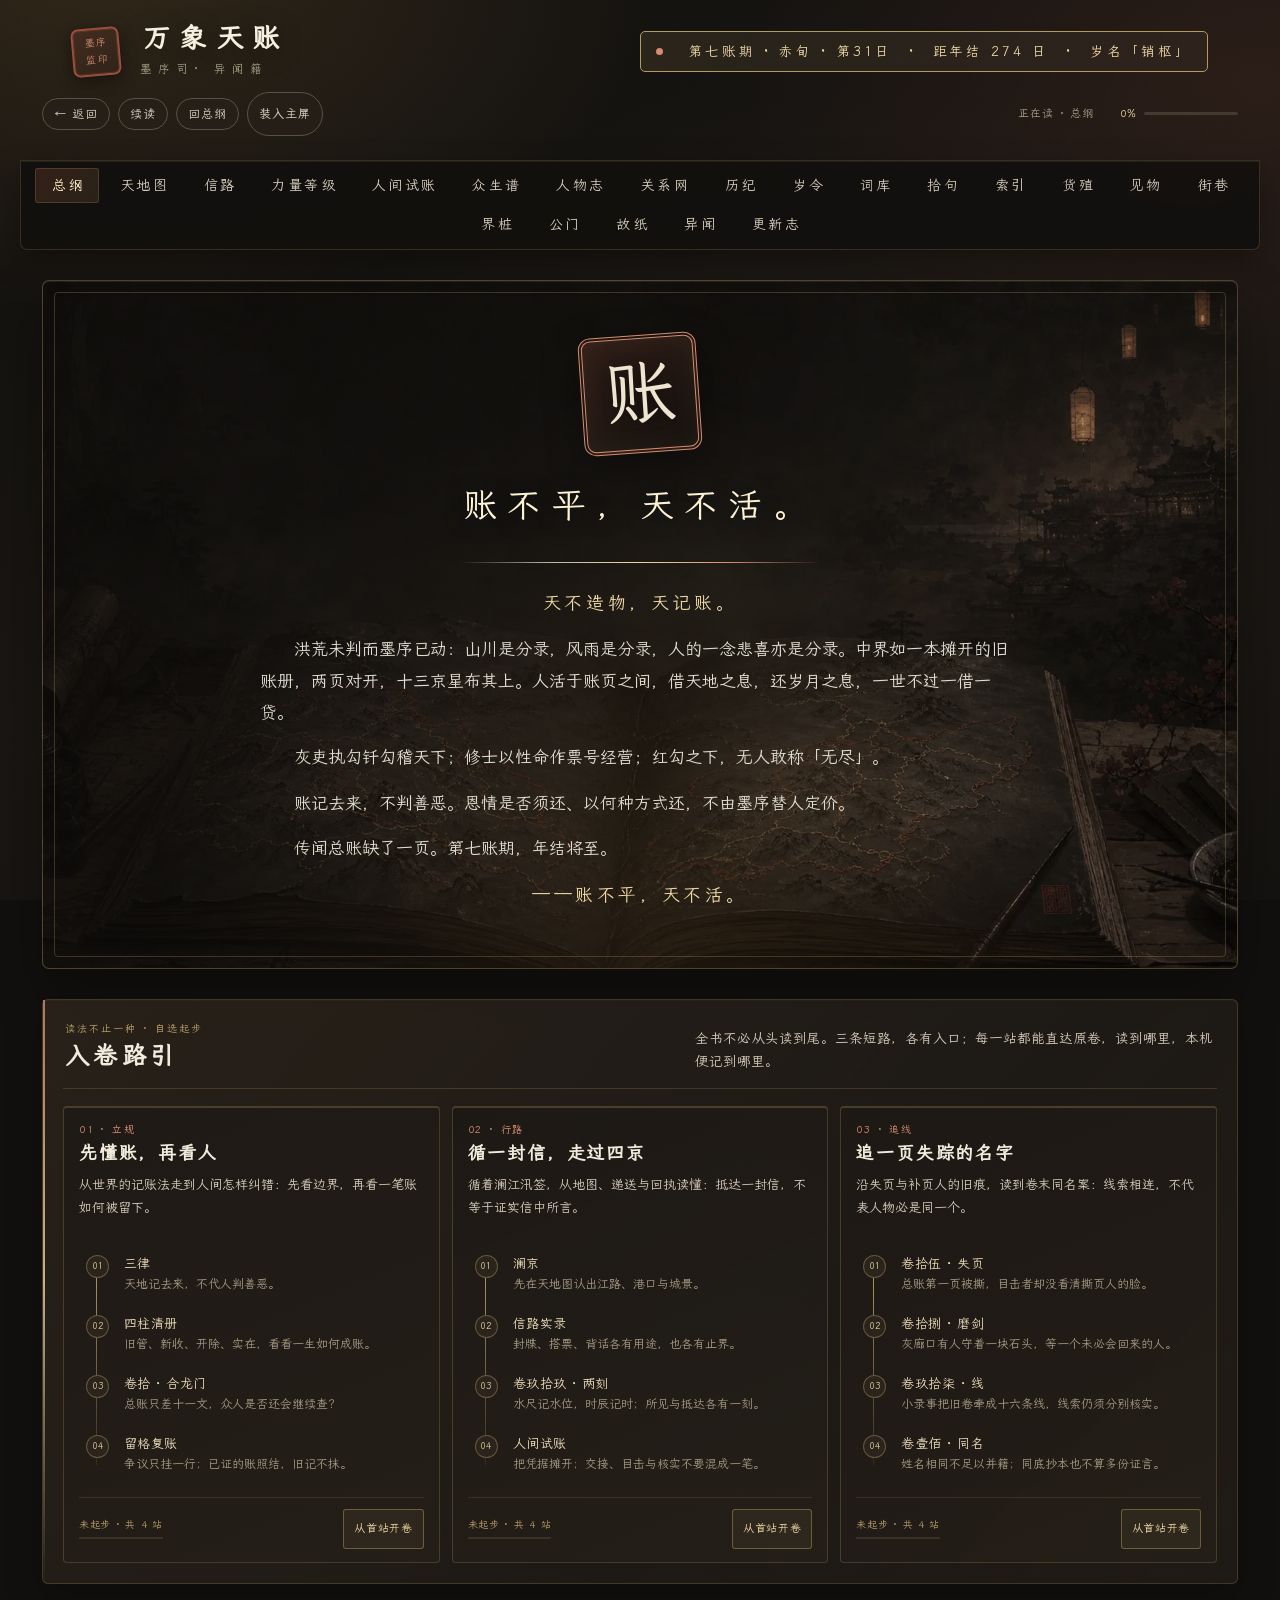
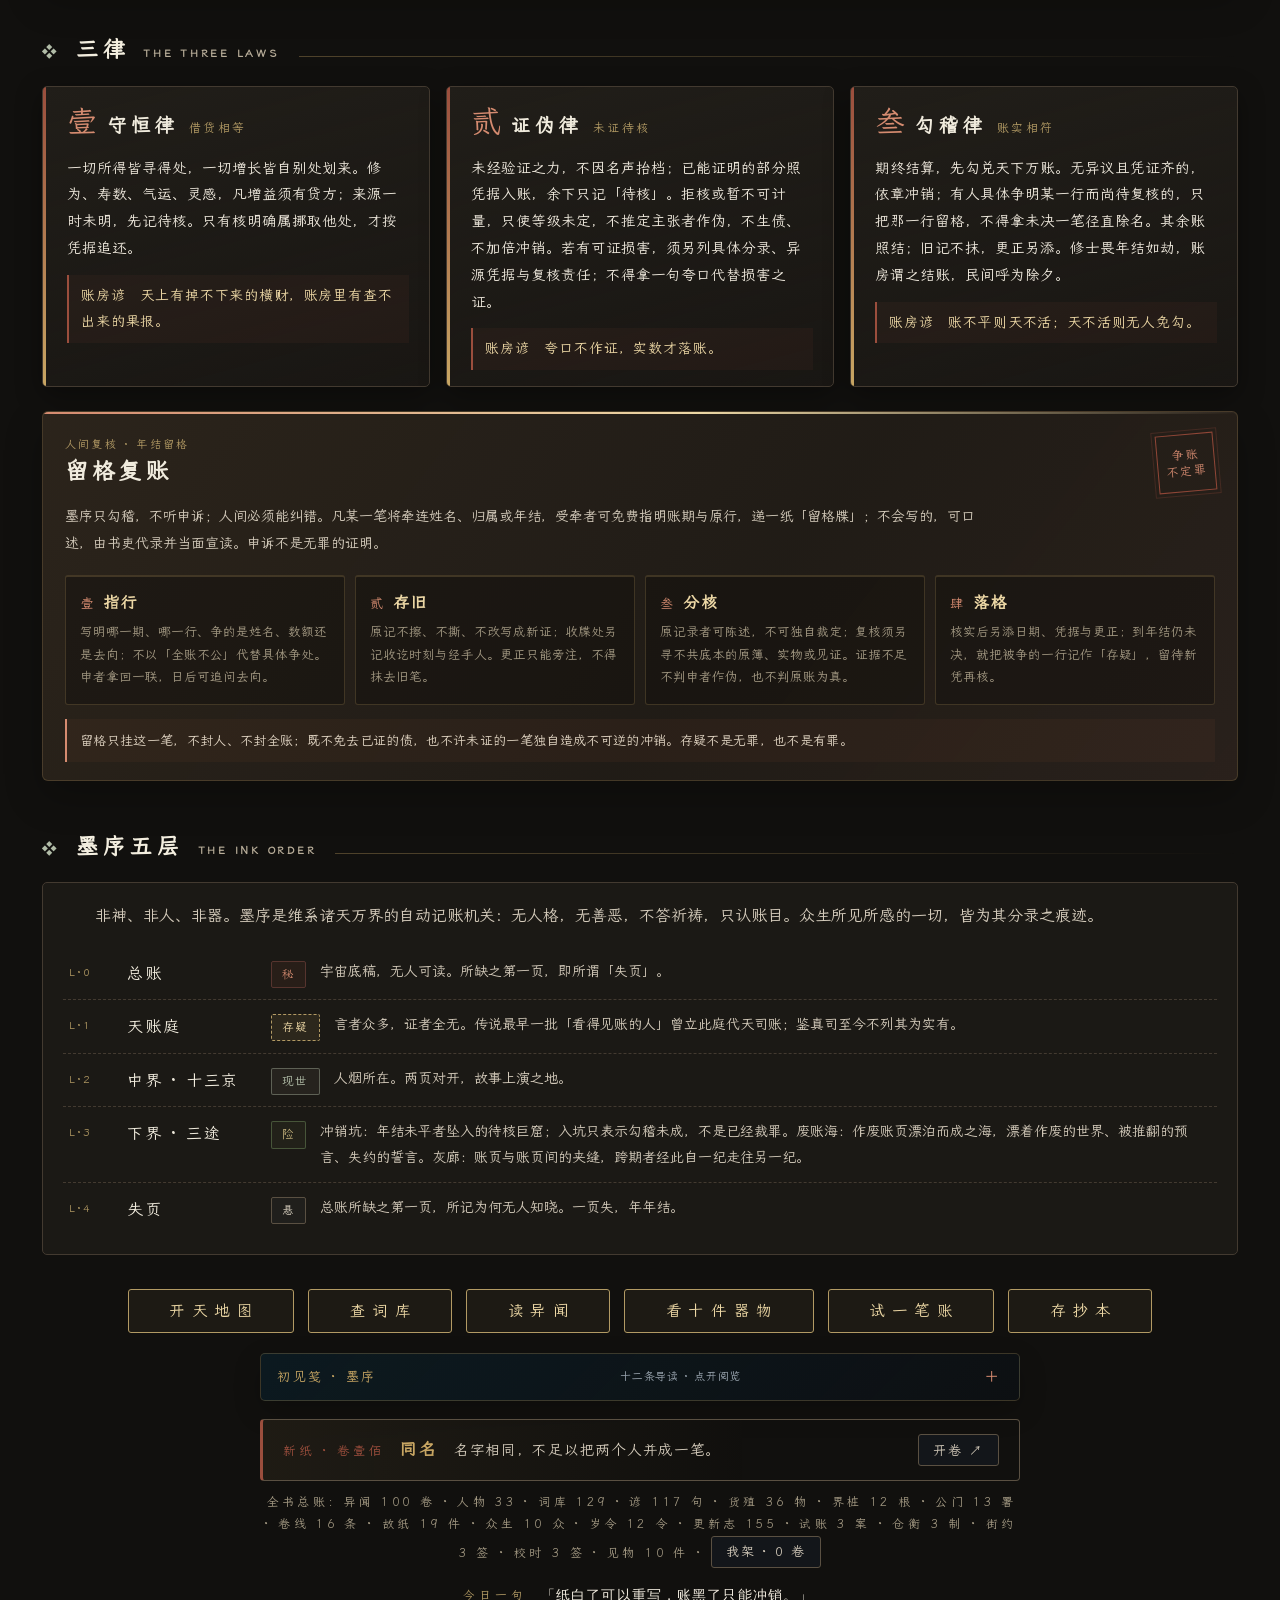
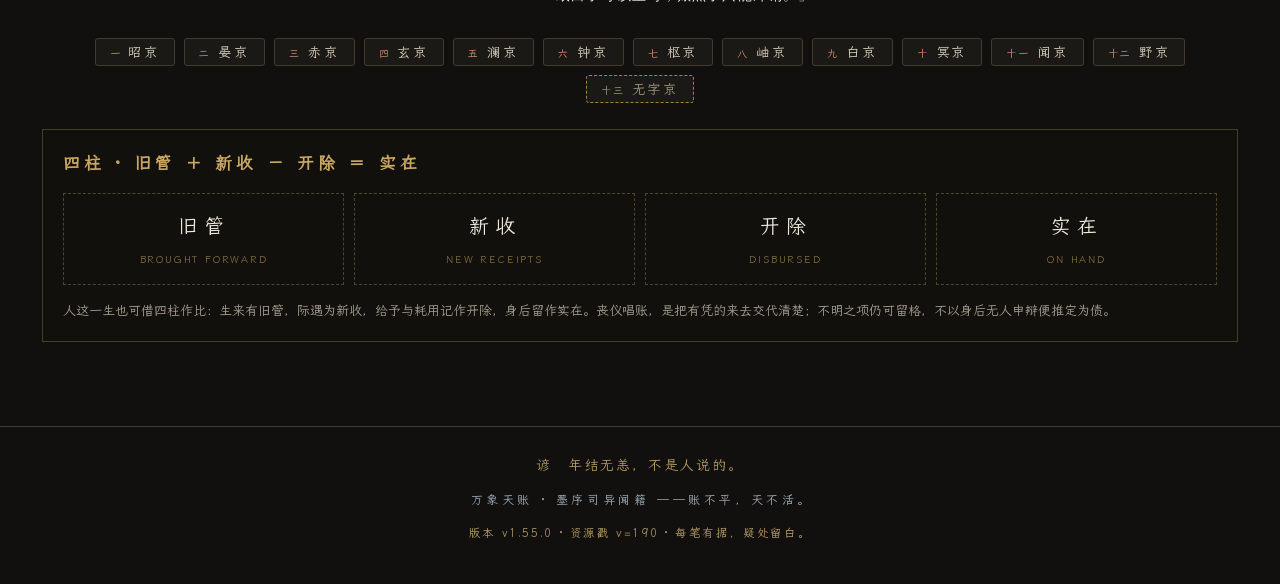
==== index.html @ 940171ad "feat: complete interactive imagery for every road and stake Co-authored-by: arena-agent <297053741+a" ====
<!DOCTYPE html>
<html lang="zh-CN">
<head>
<meta charset="UTF-8">
<meta name="viewport" content="width=device-width, initial-scale=1.0, viewport-fit=cover">
<title>万象天账 · 墨序司异闻籍</title>
<meta name="description" content="原创世界观：天不造物，天记账。中界如摊开的账册，十三京星布其上；墨序执三律，灰吏勾天下，修士以性命作票号。">
<meta name="theme-color" content="#1a1815">
<meta name="apple-mobile-web-app-capable" content="yes">
<meta name="apple-mobile-web-app-status-bar-style" content="black-translucent">
<meta name="apple-mobile-web-app-title" content="万象天账">
<link rel="manifest" href="site.webmanifest">
<link rel="apple-touch-icon" sizes="180x180" href="assets/icons/apple-touch-icon.png">
<meta name="color-scheme" content="dark">
<meta property="og:title" content="万象天账 · 墨序司异闻籍">
<meta property="og:description" content="原创世界观：天不造物，天记账。中界如摊开的账册，十三京星布其上；墨序执三律，灰吏勾天下，修士以性命作票号。">
<meta property="og:type" content="website">
<meta property="og:locale" content="zh_CN">
<meta property="og:image" content="assets/ledger-cover.jpg">
<meta property="og:image:type" content="image/jpeg">
<meta property="og:image:width" content="1200">
<meta property="og:image:height" content="630">
<meta property="og:image:alt" content="星河与远山之间摊开的旧账册，纸上以朱线与金点标记十三京和道路。">
<meta name="twitter:card" content="summary_large_image">
<meta name="twitter:title" content="万象天账 · 墨序司异闻籍">
<meta name="twitter:description" content="原创世界观：天不造物，天记账。中界如摊开的账册，十三京星布其上。">
<meta name="twitter:image" content="assets/ledger-cover.jpg">
<meta name="twitter:image:alt" content="星河与远山之间摊开的旧账册，纸上以朱线与金点标记十三京和道路。">
<link rel="icon" href="data:image/svg+xml,%3Csvg xmlns='http://www.w3.org/2000/svg' viewBox='0 0 64 64'%3E%3Crect width='64' height='64' rx='10' fill='%2311100e'/%3E%3Crect x='8' y='8' width='48' height='48' rx='6' fill='none' stroke='%23c0402e' stroke-width='2'/%3E%3Ctext x='32' y='45' font-size='34' text-anchor='middle' fill='%23c8a35a' font-family='serif'%3E%E8%B4%A6%3C/text%3E%3C/svg%3E">
<!-- 自托管霞鹜文楷 Lite：页面无需依赖第三方字体/CDN，离线也能正确显示中文 -->
<link rel="stylesheet" href="assets/fonts/lxgwwenkailite-regular.css">
<link rel="stylesheet" href="assets/style.css?v=190">
</head>
<body>
<a class="skip-link" href="#main">跳至正文</a>
<noscript><div class="nosig">此站全篇依 JS 成册——请开 JavaScript 后入站。<br>本站纯静：离线双击 index.html 亦可读，无需服务器。</div></noscript>
<div class="grain" aria-hidden="true"></div>

<header class="top">
  <div class="brand">
    <span class="brand-seal" aria-hidden="true"><span>墨序</span><span>监印</span></span>
    <div class="brand-t">
      <h1>万象天账</h1>
      <p>墨序司· 异闻籍</p>
    </div>
  </div>
  <div class="era" id="eraBadge"><i></i>第七账期 · 未结</div>
</header>

<div class="reader-tools" role="region" aria-label="阅读工具">
  <button type="button" id="readerBack" class="reader-tool" aria-label="返回上一页">← 返回</button>
  <button type="button" id="readerContinue" class="reader-tool" disabled>续读</button>
  <button type="button" class="reader-tool" data-goto="home">回总纲</button>
  <button type="button" id="installAppBtn" class="reader-tool install-app-tool" aria-haspopup="dialog" aria-controls="installDialog" title="添加到主屏幕"><span class="install-label-short">＋ 主屏</span><span class="install-label-long">装入主屏</span></button>
  <span class="reader-position" id="readerPosition">总纲 · 尚未开卷</span>
  <span class="reader-percent" id="readerPercent">0%</span>
  <span class="reader-track" aria-hidden="true"><i id="readerTrackFill"></i></span>
</div>

<nav class="nav" id="nav" aria-label="篇目">
  <button data-goto="home" class="on">总纲</button>
  <button data-goto="map">天地图</button>
  <button data-goto="relay">信路</button>
  <button data-goto="power">力量等级</button>
  <button data-goto="trial">人间试账</button>
  <button data-goto="beings">众生谱</button>
  <button data-goto="characters">人物志</button>
  <button data-goto="network">关系网</button>
  <button data-goto="timeline">历纪</button>
  <button data-goto="suiling">岁令</button>
  <button data-goto="lexicon">词库</button>
  <button data-goto="shiju">拾句</button>
  <button data-goto="find" title="全书检索 · 快捷键 /">索引</button>
  <button data-goto="goods">货殖</button>
  <button data-goto="artifacts">见物</button>
  <button data-goto="life">街巷</button>
  <button data-goto="stakes">界桩</button>
  <button data-goto="organs">公门</button>
  <button data-goto="docs">故纸</button>
  <button data-goto="stories">异闻</button>
  <button data-goto="updates">更新志</button>
</nav>
<div class="mobile-nav" id="mobileNav">
  <button type="button" class="mobile-back" id="mobileBack" aria-label="返回上一页" title="返回上一页">
    <span aria-hidden="true">‹</span>返回
  </button>
  <span class="mobile-nav-label" aria-hidden="true">篇目</span>
  <div class="mobile-picker" id="mobilePicker">
    <button type="button" class="mobile-picker-trigger" id="mobilePageTrigger" aria-label="选择篇目，当前为总纲" aria-haspopup="menu" aria-expanded="false" aria-controls="mobilePagePopover">
      <span class="mobile-page-current" id="mobilePageCurrent">总纲</span>
      <span class="mobile-picker-chevron" aria-hidden="true"></span>
    </button>
    <div class="mobile-page-popover" id="mobilePagePopover" aria-hidden="true">
      <div class="mobile-menu-head">
        <div><strong>篇目目录</strong><span id="mobilePageCount">上下滑动 · 共二十一篇</span></div>
        <button type="button" id="mobileMenuClose" aria-label="关闭篇目目录">×</button>
      </div>
      <div class="mobile-page-menu" id="mobilePageMenu" role="menu" aria-label="选择篇目"></div>
    </div>
  </div>
</div>

<main id="main">

  <!-- ================= 总纲 ================= -->
  <section id="pg-home" class="page on">
    <div class="hero">
      <div class="hero-mark" aria-hidden="true">账</div>
      <h2 class="motto" id="homeMotto"></h2>
      <div class="hero-rule"></div>
      <div class="preamble" id="homePre"></div>
    </div>
    <section class="reading-routes" aria-labelledby="readingRoutesTitle">
      <div class="reading-routes-head">
        <div><span class="reading-routes-kicker">读法不止一种 · 自选起步</span><h3 id="readingRoutesTitle">入卷路引</h3></div>
        <p>全书不必从头读到尾。三条短路，各有入口；每一站都能直达原卷，读到哪里，本机便记到哪里。</p>
      </div>
      <div class="reading-route-grid" id="readingRouteGrid" role="group" aria-label="三条主题阅读路径"></div>
    </section>
    <h3 class="sec-title"><span>三律</span><em>THE THREE LAWS</em></h3>
    <div class="laws" id="laws"></div>
    <section class="review-panel" id="reviewPanel" aria-labelledby="reviewTitle">
      <div class="review-head"><div><span class="review-kicker">人间复核 · 年结留格</span><h3 id="reviewTitle">留格复账</h3></div><span class="review-seal">争账<br>不定罪</span></div>
      <p class="review-intro" id="reviewIntro"></p>
      <ol class="review-flow" id="reviewFlow" aria-label="留格复账四步"></ol>
      <p class="review-boundary" id="reviewBoundary"></p>
    </section>
    <h3 class="sec-title"><span>墨序五层</span><em>THE INK ORDER</em></h3>
    <div class="moxu" id="moxu"></div>
    <div class="entry-btns">
      <button data-goto="map">开天地图</button>
      <button data-goto="lexicon">查词库</button>
      <button data-goto="stories">读异闻</button>
      <button data-goto="artifacts">看十件器物</button>
      <button data-goto="trial">试一笔账</button>
      <button id="bibleBtnHome">存抄本</button>
    </div>
    <details id="firstGuide" class="first-guide">
      <summary class="fg-summary"><span>初见笺 · 墨序</span><span class="fg-summary-note">十二条导读 · 点开阅览</span></summary>
      <p class="fg-line">这个世界，凡有点者皆可点：</p>
      <ul>
        <li>正文里字下点金 → 入词库、入人物志、入京卷宗；</li>
        <li>图上点京、点道、点桩 → 就地开卷宗桩签；三桥六道一脊另有十幅行路图，可筛选、回图定位；</li>
        <li>信路页辨封牒、搭票、背话：回执能证交接，不替来文作真；</li>
        <li>人物卡点开弹出详传；传内另点「看关系网」，画像可全屏细看；</li>
        <li>异闻卷尾三签：岁令、谱、线——点「线」只展这一条线的卷；</li>
        <li>公门与故纸里的卷号 → 直回该桩公案；</li>
        <li>卷首 ★ → 收卷入自家架上（存你本机）；卷目旁「我架」一签，只看收过的。</li>
        <li>人间试账三案：逐策看贷方、借方与余账，点京名可回天地图。</li>
        <li>货殖页「仓衡三制」：切换丰年、青黄、水患，看三种仓的粮如何过账。</li>
        <li>街巷日用页切换赠、借、共签：对照巷牌原记与止界，不把人情自动记作欠债。</li>
        <li>见物页十件器具各归一域：看它留下什么痕，也看它不能替谁作证。</li>
        <li>更新志页「存抄本」——整部书当场抄成一部抄本带走，不经网络。</li>
      </ul>
      <p class="fg-tip">全书二十一篇，索引二十一源。收讫入站。</p>
    </details>
    <article class="ns-card" id="newestStory" hidden></article>
    <p class="home-tally" id="homeTally"></p>
    <p class="home-today" id="todayLine"></p>
    <div class="city-strip" id="cityStrip" aria-label="十三京星带"></div>
  </section>

  <!-- ================= 天地图================= -->
  <section id="pg-map" class="page">
    <h3 class="sec-title"><span>天地图</span><em>THE WORLD LEDGER</em></h3>
    <p class="lead" id="mapLead"></p>

    <div class="map-flex">
      <div class="map-wrap">
        <svg id="mapSvg" viewBox="0 0 1000 760" role="group" aria-label="可交互中界账图。使用 Tab 浏览京、道路与界桩，按回车查看卷宗。"></svg>
      </div>
      <aside id="cityDetail" class="city-detail" aria-live="polite"></aside>
    </div>
    <div class="map-legend" id="mapLegend"></div>
    <section class="place-atlas" aria-labelledby="placeAtlasTitle">
      <div class="place-atlas-head">
        <div><span class="place-atlas-kicker">十三京地景 · 场所图志</span><h3 id="placeAtlasTitle">城门内外</h3></div>
        <p>十处原有地物与十处城中设施，分组看图说；点选卡片可直达所属京卷。</p>
      </div>
      <div class="place-atlas-filters" id="placeAtlasFilters" role="group" aria-label="筛选场所图志"></div>
      <div class="place-atlas-stage" id="placeAtlasStage" aria-live="polite"></div>
      <div class="place-atlas-grid" id="placeAtlasGrid" role="group" aria-label="选择一处地物意象"></div>
    </section>


  </section>

  <!-- ================= 信路 ================= -->
  <section id="pg-relay" class="page">
    <h3 class="sec-title"><span>信路</span><em>MESSAGES IN MOTION</em></h3>
    <p class="lead" id="relayLead"></p>
    <div class="relay-tabs" id="relayTabs" role="group" aria-label="选择递信方式"></div>
    <div class="relay-panel" id="relayPanel" aria-live="polite"></div>
    <h3 class="sec-title"><span>一封汛签</span><em>THE HAND-TO-HAND ROUTE</em></h3>
    <p class="lead" id="relayCaseLead"></p>
    <div class="relay-case" id="relayCase"></div>
    <p class="relay-after" id="relayAfter"></p>
    <p class="relay-case-link" id="relayCaseLink"></p>
  </section>

  <!-- ================= 关系网================= -->
  <section id="pg-network" class="page">
    <h3 class="sec-title"><span>关系网</span><em>THE DEBT WEB</em></h3>
    <p class="lead" id="networkLead"></p>
    <div class="net-flex">
      <p class="net-scroll-note"><span aria-hidden="true">↔</span>横向滑动，查看整张关系网</p>
      <div class="net-wrap">
        <svg id="netSvg" viewBox="0 0 1000 760" role="group" aria-label="可交互人物关系网。使用 Tab 浏览人物与连线，按回车查看关系。坐标与天地图同格。"></svg>
      </div>
      <aside id="netDetail" class="net-detail" aria-live="polite"></aside>
      <div class="net-legend" id="netLegend"></div>
    </div>
  </section>

  <!-- ================= 力量等级 ================= -->
  <section id="pg-power" class="page">
    <h3 class="sec-title"><span>境界九阶</span><em>NINE LEDGERS</em></h3>
    <p class="lead" id="powerIntro"></p>
    <div class="levels" id="levels"></div>
    <h3 class="sec-title"><span>鉴真五问</span><em>THE FIVE INQUIRIES</em></h3>
    <p class="lead" id="falsifyIntro"></p>
    <div class="falsify" id="falsify"></div>
    <p class="verdict" id="falsifyEnd"></p>
    <h3 class="sec-title"><span>落账判语</span><em>CLAIM CHECKER</em></h3>
    <p class="lead">把主张写上秤，鉴真司按五问核范围：已证处估级，未证处留待；这杆秤称主张，不称人，不因空格追债或冲销。</p>
    <div class="judge">
      <div class="judge-in">
        <input id="judgeInput" type="text" placeholder="例：我一拳能打爆整座城 / 我法力无尽，万法不侵……" aria-label="输入战力宣称">
        <button id="judgeGo">上秤</button>
      </div>
      <div class="judge-samples" id="judgeSamples"></div>
      <div class="judge-out" id="judgeOut" aria-live="polite"><p class="judge-idle">衙前秤闲。写一句，称一称。</p></div>
    </div>
    <h3 class="sec-title"><span>四柱清册</span><em>THE FOUR PILLARS</em></h3>
    <p class="lead" id="fourIntro"></p>
    <div class="four-box" id="fourBox"></div>
  </section>

  <!-- ================= 人间试账 ================= -->
  <section id="pg-trial" class="page">
    <h3 class="sec-title"><span>人间试账</span><em>THREE HUMAN LEDGERS</em></h3>
    <p class="lead" id="trialIntro"></p>
    <p class="trial-note">这里没有无代价的捷径，也没有替你选好的善恶。每一笔都摊开来路、去处与余账；选过之后，仍可改选。</p>
    <div class="trial-grid" id="trialGrid"></div>
  </section>

  <!-- ================= 众生谱================= -->
  <section id="pg-beings" class="page">
    <h3 class="sec-title"><span>众生谱</span><em>BEINGS</em></h3>
    <p class="lead">公门、修士、众生、异物、邪路是编目，不是善恶高下；痕浅、异相或传闻，都不能作过错与债据。点选门类，各看其账。</p>
    <div class="chips" id="beingTabs"></div>
    <div class="being-grid" id="beingGrid"></div>
  </section>

  <!-- ================= 人物志================= -->
  <section id="pg-characters" class="page">
    <h3 class="sec-title"><span>人物志</span><em>CHARACTERS</em></h3>
    <p class="lead" id="charsLead">此册以人为账。凡立传者必有账缝——那是灰吏最爱收的地方。</p>
    <div class="chips" id="charTabs"></div>
    <div class="being-grid" id="charGrid"></div>
  </section>

  <!-- ================= 历纪 ================= -->
  <section id="pg-timeline" class="page">
    <h3 class="sec-title"><span>历纪</span><em>ERAS</em></h3>
    <p class="lead unit" id="tlUnit"></p>
    <div class="tl" id="tlList"></div>
    <h3 class="sec-title"><span>三签校时</span><em>OBSERVATION · CLOCK · STAR</em></h3>
    <p class="lead" id="observatoryLead"></p>
    <div class="observatory-feature" id="observatoryFeature">
      <figure class="observatory-figure">
        <img src="assets/three-seal-observatory.webp" alt="原创三签台校时构想图：左侧照影环、中央星球仪、右侧平水漏与小钟铃分别示意三类读数，并非一具统一总钟。" width="1536" height="1024" loading="lazy" decoding="async">
        <figcaption>三签台校时机理合绘 · 非统一总钟</figcaption>
      </figure>
      <div class="observatory-reader">
        <p class="observatory-motto" id="observatoryMotto"></p>
        <div class="chips observatory-tabs" id="observatoryTabs" role="group" aria-label="查看三种观时签"></div>
        <article class="observatory-panel" id="observatoryPanel" aria-live="polite"></article>
      </div>
    </div>
    <div class="observatory-rules" id="observatoryRules"></div>
    <div class="observatory-case" id="observatoryCase">
      <div class="observatory-case-head">
        <div><span class="daily-kicker">案牍对读 · 卷玖拾玖《两刻》</span><h4 id="observatoryCaseTitle"></h4></div>
        <span class="observatory-case-place" id="observatoryCasePlace"></span>
      </div>
      <p class="observatory-case-intro" id="observatoryCaseIntro"></p>
      <div class="chips observatory-case-steps" id="observatoryCaseSteps" role="group" aria-label="选择汛情时序记录"></div>
      <article class="observatory-case-panel" id="observatoryCasePanel" aria-live="polite"></article>
      <p class="observatory-conclusion" id="observatoryConclusion"></p>
      <button class="office-link observatory-volume-link" id="observatoryVolumeLink" type="button"></button>
    </div>
    <p class="observatory-boundary" id="observatoryBoundary"></p>
    <p class="observatory-source" id="observatorySource"></p>
    <h3 class="sec-title"><span>甲子账牌</span><em>THE SIXTY TALLIES</em></h3>
    <p class="lead" id="jiaziLead"></p>
    <div class="jiazi-box" id="jiaziBox"></div>
  </section>

  <!-- ================= 岁令 ================= -->
  <section id="pg-suiling" class="page">
    <h3 class="sec-title"><span>岁令</span><em>THE YEAR'S ORDERS</em></h3>
    <p class="lead" id="suilingLead"></p>
    <p class="pre" id="suilingPre"></p>
    <div class="suiling-grid" id="suilingGrid"></div>
    <p class="tail-note" id="suilingTail"></p>

  </section>

  <!-- ================= 词库 ================= -->
  <section id="pg-lexicon" class="page">
    <h3 class="sec-title"><span>词库</span><em>LEXICON</em></h3>
    <div class="lex-tools">
      <input id="lexSearch" type="search" placeholder="搜：账 / 金沟 / 勾钎 / 失页 / 除夜钟……" aria-label="搜索词条">
      <div class="chips" id="lexChips"></div>
    </div>
    <p class="count" id="lexCount"></p>
    <div class="lex-list" id="lexList"></div>
  </section>

  <!-- ================= 拾句 ================= -->
  <section id="pg-shiju" class="page">
    <h3 class="sec-title"><span>拾句</span><em>INK &amp; GOLD</em></h3>
    <p class="lead" id="shijuLead"></p>
    <p class="pre" id="shijuPre"></p>
    <h3 class="sec-title"><span>账房谚</span><em>KEEPER SAYINGS</em></h3>
    <div id="shijuSay"></div>
    <h3 class="sec-title"><span>京谚</span><em>CITY SAYINGS</em></h3>
    <p class="lead">十三京，一京一句。点一句，进那座城的卷宗。</p>
    <div class="shiju-city" id="shijuCity"></div>
    <h3 class="sec-title"><span>岁令</span><em>THE YEAR'S ORDERS</em></h3>
    <div id="shijuSuiling"></div>
    <h3 class="sec-title"><span>卷尾</span><em>STORY TAILS</em></h3>
    <div id="shijuTails"></div>
  </section>

  <!-- ================= 索引 ================= -->
  <section id="pg-find" class="page">
    <h3 class="sec-title"><span>索引</span><em>THE INDEX</em></h3>
    <p class="lead" id="findLead"></p>
    <div class="find-tools">
      <input id="findSearch" type="search" placeholder="搜：灶君 / 失页 / 晏京；空格可并列检索" aria-label="全书检索" autocomplete="off">
      <button class="chip find-clear" id="findClear" type="button" aria-label="清空检索">清空</button>
    </div>
    <div class="find-quick" id="findQuick" aria-label="试试这些检索词"></div>
    <div class="chips find-sources" id="findSources" role="group" aria-label="按卷宗来源筛选"></div>
    <p class="count" id="findStats"></p>
    <p class="count" id="findCount" aria-live="polite"></p>
    <div class="find-list" id="findList" aria-live="polite"></div>
    <button class="chip find-more" id="findMore" type="button" hidden>再展四十笔</button>
  </section>

  <!-- ================= 货殖 ================= -->
  <section id="pg-goods" class="page">
    <h3 class="sec-title"><span>货殖</span><em>GOODS OF THE LEDGER</em></h3>
    <p class="lead" id="goodsLead"></p>
    <div class="chips" id="goodsTabs"></div>
    <div class="being-grid" id="goodsGrid"></div>
    <h3 class="sec-title"><span>仓衡三制</span><em>THE GRAIN LEDGERS</em></h3>
    <p class="lead" id="granaryIntro"></p>
    <div class="chips granary-modes" id="granaryModes" role="group" aria-label="选择仓务情境"></div>
    <div class="granary-panel" id="granaryPanel" aria-live="polite"></div>
    <div class="granary-stores" id="granaryStores"></div>
  </section>

  <!-- ================= 见物 ================= -->
  <section id="pg-artifacts" class="page">
    <h3 class="sec-title"><span>见物</span><em>TEN THINGS, TEN LIMITS</em></h3>
    <p class="lead artifact-intro" id="artifactLead"></p>
    <blockquote class="artifact-principle" id="artifactPrinciple"></blockquote>
    <div class="artifact-grid" id="artifactGrid" role="region" aria-label="十件原创世界观器物"></div>
  </section>

  <!-- ================= 界桩志================= -->
  <section id="pg-life" class="page">
    <h3 class="sec-title"><span>人间日用</span><em>LIFE BETWEEN LEDGERS</em></h3>
    <p class="lead" id="lifeLead"></p>
    <div class="daily-scene" id="dailyScene"></div>
    <h3 class="sec-title"><span>巷约三签</span><em>GIFT · LOAN · COMMON WORK</em></h3>
    <p class="lead daily-lead">把送出的、暂借的、合力做的分开写；记下事实，不替任何人把人情改成债。</p>
    <div class="chips daily-tabs" id="dailyTabs" role="group" aria-label="选择巷约样式"></div>
    <div class="daily-panel" id="dailyPanel" aria-live="polite"></div>
    <p class="daily-note" id="dailyNote"></p>
  </section>

  <section id="pg-stakes" class="page">
    <h3 class="sec-title"><span>界桩志</span><em>STAKES AT THE EDGE</em></h3>
    <p class="lead" id="stakeLead"></p>
    <div class="chips" id="stakeTabs"></div>
    <div class="being-grid" id="stakeList"></div>
  </section>

  <!-- ================= 公门表 ================= -->
  <section id="pg-organs" class="page">
    <h3 class="sec-title"><span>公门表</span><em>THE OFFICES</em></h3>
    <p class="lead" id="organLead"></p>
    <div class="being-grid" id="organGrid"></div>
  </section>

  <!-- ================= 故纸 ================= -->
  <section id="pg-docs" class="page">
    <h3 class="sec-title"><span>故纸</span><em>OLD PAPERS</em></h3>
    <p class="lead" id="docLead"></p>
    <div class="being-grid" id="docGrid"></div>
  </section>

  <!-- ================= 异闻 ================= -->
  <section id="pg-stories" class="page">
    <h3 class="sec-title"><span id="storiesTitle">异闻</span><em>WANDER STORIES</em></h3>
    <p class="lead" id="storyLead"></p>
    <div class="chips" id="arcChips" aria-label="卷线十六线"></div>
    <p class="count" id="arcTip"></p>
    <div class="chips" id="storyTools"></div>
    <div class="story-list" id="storyList"></div>
  </section>

  <!-- ================= 更新志================= -->
  <section id="pg-updates" class="page">
    <h3 class="sec-title"><span>更新志</span><em>LOG</em></h3>
    <p class="chips"><button class="chip" id="bibleBtn" title="浏览器本地生成，不经过网络">存抄本 · 把整部书抄成一部可带走的抄本</button></p>
    <p class="lead">此簿按版归档：首档开着，余档皆合——点一张版本牌，展一版账。</p>
    <div id="updList"></div>
    <h3 class="sec-title"><span>溯源簿</span><em>WHAT INSPIRED WHAT</em></h3>
    <div class="trace" id="traceList"></div>
    <p class="note" id="traceNote"></p>
  </section>

</main>

<dialog id="characterDialog" class="character-dialog" aria-labelledby="characterDialogTitle">
  <button type="button" id="characterDialogClose" class="dialog-close" aria-label="关闭人物详传">×</button>
  <div id="characterDialogContent"></div>
</dialog>
<dialog id="portraitDialog" class="portrait-dialog" aria-label="人物画像全屏查看">
  <button type="button" id="portraitDialogClose" class="dialog-close" aria-label="关闭画像">×</button>
  <figure><img id="portraitViewerImage" alt=""><figcaption id="portraitViewerCaption"></figcaption></figure>
</dialog>
<dialog id="installDialog" class="install-dialog" aria-labelledby="installDialogTitle">
  <div class="install-dialog-head">
    <img src="assets/icons/app-192.png" alt="" width="54" height="54">
    <div><p>万象天账 · 便携开卷</p><h2 id="installDialogTitle">把这册书放在主屏</h2></div>
    <button type="button" id="installDialogClose" aria-label="关闭安装说明">×</button>
  </div>
  <p class="install-dialog-intro">从主屏打开，便如一册独立应用；首次联网后，本册也可离线阅读。</p>
  <ol id="installSteps" class="install-steps"></ol>
  <p class="install-dialog-note" id="installDialogNote">添加后，点新图标即可开卷。阅读位置保存在本机。</p>
  <button type="button" id="installDialogDone" class="install-done">知道了</button>
</dialog>

<footer class="foot">
  <p class="ticker" id="ticker" aria-live="off"></p>
  <p class="footline">万象天账 · 墨序司异闻籍 ——账不平，天不活。</p>
  <p class="ver">版本 v1.55.0 · 资源戳 v=190 · 每笔有据，疑处留白。</p>
</footer>

<script src="data/core.js?v=190"></script>
<script src="data/cities.js?v=190"></script>
<script src="data/places.js?v=190"></script>
<script src="data/roads.js?v=190"></script>
<script src="data/beings.js?v=190"></script>
<script src="data/timeline.js?v=190"></script>
<script src="data/suiling.js?v=190"></script>
<script src="data/organs.js?v=190"></script>
<script src="data/arcs.js?v=190"></script>
<script src="data/docs.js?v=190"></script>
<script src="data/lexicon.js?v=190"></script>
  <script src="data/sayings.js?v=190"></script>
  <script src="data/goods.js?v=190"></script>
  <script src="data/stakes.js?v=190"></script>
<script src="data/stories.js?v=190"></script>
<script src="data/characters.js?v=190"></script>
<script src="data/relations.js?v=190"></script>
<script src="data/updates.js?v=190"></script>
<script src="data/trials.js?v=190"></script>
<script src="data/granaries.js?v=190"></script>
<script src="data/relay.js?v=190"></script>
<script src="data/daily.js?v=190"></script>
<script src="data/observatory.js?v=190"></script>
<script src="data/artifacts.js?v=190"></script>
<script src="assets/app.js?v=190"></script>
</body>
</html>
---- assets/fonts/lxgwwenkailite-regular.css ----
/* LXGW WenKai Lite [4] */
@font-face {
  font-family: 'LXGW WenKai Lite';
  font-style: normal;
  font-weight: 400;
  font-display: swap;
  src: url('./files/lxgwwenkailite-regular-subset-4.woff2') format('woff2');
  unicode-range: U+1f1e9-1f1f5, U+1f1f7-1f1ff, U+1f21a, U+1f232, U+1f234-1f237, U+1f250-1f251, U+1f300, U+1f302-1f308, U+1f30a-1f311, U+1f315, U+1f319-1f320, U+1f324, U+1f327, U+1f32a, U+1f32c-1f32d, U+1f330-1f357, U+1f359-1f37e
}
/* LXGW WenKai Lite [5] */
@font-face {
  font-family: 'LXGW WenKai Lite';
  font-style: normal;
  font-weight: 400;
  font-display: swap;
  src: url('./files/lxgwwenkailite-regular-subset-5.woff2') format('woff2');
  unicode-range: U+fee3, U+fef3, U+ff03-ff04, U+ff07, U+ff0a, U+ff17-ff19, U+ff1c-ff1d, U+ff20-ff3a, U+ff3c, U+ff3e-ff5b, U+ff5d, U+ff61-ff65, U+ff67-ff6a, U+ff6c, U+ff6f-ff78, U+ff7a-ff7d, U+ff80-ff84, U+ff86, U+ff89-ff8e, U+ff92, U+ff97-ff9b, U+ff9d-ff9f, U+ffe0-ffe4, U+ffe6, U+ffe9, U+ffeb, U+ffed, U+fffc, U+1f004, U+1f170-1f171, U+1f192-1f195, U+1f198-1f19a, U+1f1e6-1f1e8
}
/* LXGW WenKai Lite [6] */
@font-face {
  font-family: 'LXGW WenKai Lite';
  font-style: normal;
  font-weight: 400;
  font-display: swap;
  src: url('./files/lxgwwenkailite-regular-subset-6.woff2') format('woff2');
  unicode-range: U+f0a7, U+f0b2, U+f0b7, U+f0c9, U+f0d8, U+f0da, U+f0dc-f0dd, U+f0e0, U+f0e6, U+f0eb, U+f0fc, U+f101, U+f104-f105, U+f107, U+f10b, U+f11b, U+f14b, U+f18a, U+f193, U+f1d6-f1d7, U+f244, U+f27a, U+f296, U+f2ae, U+f471, U+f4b3, U+f610-f611, U+f880-f881, U+f8ec, U+f8f5, U+f8ff, U+f901, U+f90a, U+f92c-f92d, U+f934, U+f937, U+f941, U+f965, U+f967, U+f969, U+f96b, U+f96f, U+f974, U+f978-f979, U+f97e, U+f981, U+f98a, U+f98e, U+f997, U+f99c, U+f9b2, U+f9b5, U+f9ba, U+f9be, U+f9ca, U+f9d0-f9d1, U+f9dd, U+f9e0-f9e1, U+f9e4, U+f9f7, U+fa00-fa01, U+fa08, U+fa0a, U+fa11, U+fb01-fb02, U+fdfc, U+fe0e, U+fe30-fe31, U+fe33-fe44, U+fe49-fe52, U+fe54-fe57, U+fe59-fe66, U+fe68-fe6b, U+fe8e, U+fe92-fe93, U+feae, U+feb8, U+fecb-fecc, U+fee0
}
/* LXGW WenKai Lite [21] */
@font-face {
  font-family: 'LXGW WenKai Lite';
  font-style: normal;
  font-weight: 400;
  font-display: swap;
  src: url('./files/lxgwwenkailite-regular-subset-21.woff2') format('woff2');
  unicode-range: U+9f3d-9f3e, U+9f41, U+9f4a-9f4b, U+9f51-9f52, U+9f61-9f63, U+9f66-9f67, U+9f80-9f81, U+9f83, U+9f85-9f8d, U+9f90-9f91, U+9f94-9f96, U+9f98, U+9f9b-9f9c, U+9f9e, U+9fa0, U+9fa2, U+9ff4, U+a001, U+a007, U+a025, U+a046-a047, U+a057, U+a072, U+a078-a079, U+a083, U+a085, U+a100, U+a118, U+a132, U+a134, U+a1f4, U+a242, U+a4a6, U+a4aa, U+a4b0-a4b1, U+a4b3, U+a9c1-a9c2, U+ac00-ac01, U+ac04, U+ac08, U+ac10-ac11, U+ac13-ac16, U+ac19, U+ac1c-ac1d, U+ac24, U+ac70-ac71, U+ac74, U+ac77-ac78, U+ac80-ac81, U+ac83, U+ac8c, U+ac90, U+ac9f-aca0, U+aca8-aca9, U+acac, U+acb0, U+acbd, U+acc1, U+acc4, U+ace0-ace1, U+ace4, U+ace8, U+acf3, U+acf5, U+acfc-acfd, U+ad00, U+ad0c, U+ad11, U+ad1c, U+ad34, U+ad50, U+ad64, U+ad6c, U+ad70, U+ad74, U+ad7f, U+ad81, U+ad8c, U+adc0, U+adc8, U+addc, U+ade0, U+adf8-adf9, U+adfc, U+ae00, U+ae08-ae09, U+ae0b, U+ae30, U+ae34, U+ae38, U+ae40, U+ae4a, U+ae4c, U+ae54, U+ae68, U+aebc, U+aed8, U+af2c-af2d, U+af34
}
/* LXGW WenKai Lite [22] */
@font-face {
  font-family: 'LXGW WenKai Lite';
  font-style: normal;
  font-weight: 400;
  font-display: swap;
  src: url('./files/lxgwwenkailite-regular-subset-22.woff2') format('woff2');
  unicode-range: U+9dfa, U+9e0a, U+9e11, U+9e1a, U+9e1e, U+9e20, U+9e22, U+9e28-9e2c, U+9e2e-9e33, U+9e35-9e3b, U+9e3e, U+9e40-9e44, U+9e46-9e4e, U+9e51, U+9e53, U+9e55-9e58, U+9e5a-9e5c, U+9e5e-9e63, U+9e66-9e6e, U+9e71, U+9e73, U+9e75, U+9e78-9e79, U+9e7c-9e7e, U+9e82, U+9e86-9e88, U+9e8b-9e8c, U+9e90-9e91, U+9e93, U+9e95, U+9e97, U+9e9d, U+9ea4-9ea5, U+9ea9-9eaa, U+9eb4-9eb5, U+9eb8-9eba, U+9ebc-9ebf, U+9ec3, U+9ec9, U+9ecd, U+9ed0, U+9ed2-9ed3, U+9ed5-9ed6, U+9ed9, U+9edc-9edd, U+9edf-9ee0, U+9ee2, U+9ee5, U+9ee7-9eea, U+9eef, U+9ef1, U+9ef3-9ef4, U+9ef6, U+9ef9, U+9efb-9efc, U+9efe, U+9f0b, U+9f0d, U+9f10, U+9f14, U+9f17, U+9f19, U+9f22, U+9f29, U+9f2c, U+9f2f, U+9f31, U+9f37, U+9f39
}
/* LXGW WenKai Lite [23] */
@font-face {
  font-family: 'LXGW WenKai Lite';
  font-style: normal;
  font-weight: 400;
  font-display: swap;
  src: url('./files/lxgwwenkailite-regular-subset-23.woff2') format('woff2');
  unicode-range: U+9c3b, U+9c40, U+9c47-9c49, U+9c53, U+9c57, U+9c64, U+9c72, U+9c77-9c78, U+9c7b, U+9c7f-9c80, U+9c82-9c83, U+9c85-9c8c, U+9c8e-9c92, U+9c94-9c9b, U+9c9e-9ca3, U+9ca5-9ca7, U+9ca9, U+9cab, U+9cad-9cae, U+9cb1-9cb7, U+9cb9-9cbd, U+9cbf-9cc0, U+9cc3, U+9cc5-9cc7, U+9cc9-9cd1, U+9cd3-9cda, U+9cdc-9cdd, U+9cdf, U+9ce1-9ce3, U+9ce5, U+9ce9, U+9cee-9cef, U+9cf3-9cf4, U+9cf6, U+9cfc-9cfd, U+9d02, U+9d08-9d09, U+9d12, U+9d1b, U+9d1e, U+9d26, U+9d28, U+9d37, U+9d3b, U+9d3f, U+9d51, U+9d59, U+9d5c-9d5d, U+9d5f-9d61, U+9d6c, U+9d70, U+9d72, U+9d7a, U+9d7e, U+9d84, U+9d89, U+9d8f, U+9d92, U+9daf, U+9db4, U+9db8, U+9dbc, U+9dc4, U+9dc7, U+9dc9, U+9dd7, U+9ddf, U+9df2, U+9df9
}
/* LXGW WenKai Lite [24] */
@font-face {
  font-family: 'LXGW WenKai Lite';
  font-style: normal;
  font-weight: 400;
  font-display: swap;
  src: url('./files/lxgwwenkailite-regular-subset-24.woff2') format('woff2');
  unicode-range: U+9a5f, U+9a62, U+9a65, U+9a69, U+9a6b, U+9a6e, U+9a75, U+9a77-9a7a, U+9a7d, U+9a80, U+9a83, U+9a85, U+9a87-9a8a, U+9a8d-9a8e, U+9a90, U+9a92-9a93, U+9a95-9a96, U+9a98-9a99, U+9a9b-9aa2, U+9aa5, U+9aa7, U+9aaf-9ab1, U+9ab5-9ab6, U+9ab9-9aba, U+9abc, U+9ac0-9ac4, U+9ac8, U+9acb-9acc, U+9ace-9acf, U+9ad1-9ad2, U+9ad9, U+9adf, U+9ae1, U+9ae3, U+9aea-9aeb, U+9aed-9aef, U+9af4, U+9af9, U+9afb, U+9b03-9b04, U+9b06, U+9b08, U+9b0d, U+9b0f-9b10, U+9b13, U+9b18, U+9b1a, U+9b1f, U+9b22-9b23, U+9b25, U+9b27-9b28, U+9b2a, U+9b2f, U+9b31-9b32, U+9b3b, U+9b43, U+9b46-9b49, U+9b4d-9b4e, U+9b51, U+9b56, U+9b58, U+9b5a, U+9b5c, U+9b5f, U+9b61-9b62, U+9b6f, U+9b77, U+9b80, U+9b88, U+9b8b, U+9b8e, U+9b91, U+9b9f-9ba0, U+9ba8, U+9baa-9bab, U+9bad-9bae, U+9bb0-9bb1, U+9bb8, U+9bc9-9bca, U+9bd3, U+9bd6, U+9bdb, U+9be8, U+9bf0-9bf1, U+9c02, U+9c10, U+9c15, U+9c24, U+9c2d, U+9c32, U+9c39
}
/* LXGW WenKai Lite [25] */
@font-face {
  font-family: 'LXGW WenKai Lite';
  font-style: normal;
  font-weight: 400;
  font-display: swap;
  src: url('./files/lxgwwenkailite-regular-subset-25.woff2') format('woff2');
  unicode-range: U+98c8, U+98cf-98d6, U+98da-98db, U+98dd, U+98e1-98e2, U+98e7-98ea, U+98ec, U+98ee-98ef, U+98f2, U+98f4, U+98fc-98fe, U+9903, U+9905, U+9908, U+990a, U+990c-990d, U+9913-9914, U+9918, U+991a-991b, U+991e, U+9921, U+9928, U+992c, U+992e, U+9935, U+9938-9939, U+993d-993e, U+9945, U+994b-994c, U+9951-9952, U+9954-9955, U+9957, U+995e, U+9963, U+9966-9969, U+996b-996c, U+996f, U+9974-9975, U+9977-9979, U+997d-997e, U+9980-9981, U+9983-9984, U+9987, U+998a-998b, U+998d-9991, U+9993-9995, U+9997-9998, U+99a5, U+99ab-99ae, U+99b1, U+99b3-99b4, U+99bc, U+99bf, U+99c1, U+99c3-99c6, U+99cc, U+99d0, U+99d2, U+99d5, U+99db, U+99dd, U+99e1, U+99ed, U+99f1, U+99ff, U+9a01, U+9a03-9a04, U+9a0e-9a0f, U+9a11-9a13, U+9a19, U+9a1b, U+9a28, U+9a2b, U+9a30, U+9a32, U+9a37, U+9a40, U+9a45, U+9a4a, U+9a4d-9a4e, U+9a52, U+9a55, U+9a57, U+9a5a-9a5b
}
/* LXGW WenKai Lite [26] */
@font-face {
  font-family: 'LXGW WenKai Lite';
  font-style: normal;
  font-weight: 400;
  font-display: swap;
  src: url('./files/lxgwwenkailite-regular-subset-26.woff2') format('woff2');
  unicode-range: U+972a, U+972d, U+9730, U+973d, U+9742, U+9744, U+9748-9749, U+9750-9751, U+975a-975c, U+9763, U+9765-9766, U+976c-976d, U+9773, U+9776, U+977a, U+977c, U+9784-9785, U+978e-978f, U+9791-9792, U+9794-9795, U+9798, U+979a, U+979e, U+97a3, U+97a5-97a6, U+97a8, U+97ab-97ac, U+97ae-97af, U+97b2, U+97b4, U+97c6, U+97cb-97cc, U+97d3, U+97d8, U+97dc, U+97e1, U+97ea-97eb, U+97ee, U+97fb, U+97fe-97ff, U+9801-9803, U+9805-9806, U+9808, U+980c, U+9810-9814, U+9817-9818, U+981e, U+9820-9821, U+9824, U+9828, U+982b-982d, U+9830, U+9834, U+9838-9839, U+983c, U+9846, U+984d-984f, U+9851-9852, U+9854-9855, U+9857-9858, U+985a-985b, U+9862-9863, U+9865, U+9867, U+986b, U+986f-9871, U+9877-9878, U+987c, U+9880, U+9883, U+9885, U+9889, U+988b-988f, U+9893-9895, U+9899-989b, U+989e-989f, U+98a1-98a2, U+98a5-98a7, U+98a9, U+98af, U+98b1, U+98b6, U+98ba, U+98be, U+98c3-98c4, U+98c6-98c7
}
/* LXGW WenKai Lite [27] */
@font-face {
  font-family: 'LXGW WenKai Lite';
  font-style: normal;
  font-weight: 400;
  font-display: swap;
  src: url('./files/lxgwwenkailite-regular-subset-27.woff2') format('woff2');
  unicode-range: U+95b9-95ca, U+95cc-95cd, U+95d4-95d6, U+95d8, U+95e1-95e2, U+95e9, U+95f0-95f1, U+95f3, U+95f6, U+95fc, U+95fe-95ff, U+9602-9604, U+9606-960d, U+960f, U+9611-9613, U+9615-9617, U+9619-961b, U+961d, U+9621, U+9628, U+962f, U+963c-963e, U+9641-9642, U+9649, U+9654, U+965b-965f, U+9661, U+9663, U+9665, U+9667-9668, U+966c, U+9670, U+9672-9674, U+9678, U+967a, U+967d, U+9682, U+9685, U+9688, U+968a, U+968d-968e, U+9695, U+9697-9698, U+969e, U+96a0, U+96a3-96a4, U+96a8, U+96aa, U+96b0-96b1, U+96b3-96b4, U+96b7-96b9, U+96bb-96bd, U+96c9, U+96cb, U+96ce, U+96d1-96d2, U+96d6, U+96d9, U+96db-96dc, U+96de, U+96e0, U+96e3, U+96e9, U+96eb, U+96f0-96f2, U+96f9, U+96ff, U+9701-9702, U+9705, U+9708, U+970a, U+970e-970f, U+9711, U+9719, U+9727
}
/* LXGW WenKai Lite [28] */
@font-face {
  font-family: 'LXGW WenKai Lite';
  font-style: normal;
  font-weight: 400;
  font-display: swap;
  src: url('./files/lxgwwenkailite-regular-subset-28.woff2') format('woff2');
  unicode-range: U+94e7-94ec, U+94ee-94f1, U+94f3, U+94f5, U+94f7, U+94f9, U+94fb-94fd, U+94ff, U+9503-9504, U+9506-9507, U+9509-950a, U+950d-950f, U+9511-9518, U+951a-9520, U+9522, U+9528-952d, U+9530-953a, U+953c-953f, U+9543-9546, U+9548-9550, U+9552-9555, U+9557-955b, U+955d-9568, U+956a-956d, U+9570-9574, U+9583, U+9586, U+9589, U+958e-958f, U+9591-9592, U+9594, U+9598-9599, U+959e-95a0, U+95a2-95a6, U+95a8-95b2, U+95b4, U+95b8
}
/* LXGW WenKai Lite [29] */
@font-face {
  font-family: 'LXGW WenKai Lite';
  font-style: normal;
  font-weight: 400;
  font-display: swap;
  src: url('./files/lxgwwenkailite-regular-subset-29.woff2') format('woff2');
  unicode-range: U+9410-941a, U+941c-942b, U+942d-942e, U+9432-9433, U+9435, U+9438, U+943a, U+943e, U+9444, U+944a, U+9451-9452, U+945a, U+9462-9463, U+9465, U+9470-9487, U+948a-9492, U+9494-9498, U+949a, U+949c-949d, U+94a1, U+94a3-94a4, U+94a8, U+94aa-94ad, U+94af, U+94b2, U+94b4-94ba, U+94bc-94c0, U+94c4, U+94c6-94db, U+94de-94e6
}
/* LXGW WenKai Lite [30] */
@font-face {
  font-family: 'LXGW WenKai Lite';
  font-style: normal;
  font-weight: 400;
  font-display: swap;
  src: url('./files/lxgwwenkailite-regular-subset-30.woff2') format('woff2');
  unicode-range: U+92b7, U+92b9, U+92c1, U+92c5-92c6, U+92c8, U+92cc, U+92d0, U+92d2, U+92e4, U+92ea, U+92ec-92ed, U+92f0, U+92f3, U+92f8, U+92fc, U+9304, U+9306, U+9310, U+9312, U+9315, U+9318, U+931a, U+931e, U+9320-9322, U+9324, U+9326-9329, U+932b-932c, U+932f, U+9331-9332, U+9335-9336, U+933e, U+9340-9341, U+934a-9360, U+9362-9363, U+9365-936b, U+936e, U+9375, U+937e, U+9382, U+938a, U+938c, U+938f, U+9393-9394, U+9396-9397, U+939a, U+93a2, U+93a7, U+93ac-93cd, U+93d0-93d1, U+93d6-93d8, U+93de-93df, U+93e1-93e2, U+93e4, U+93f8, U+93fb, U+93fd, U+940e-940f
}
/* LXGW WenKai Lite [31] */
@font-face {
  font-family: 'LXGW WenKai Lite';
  font-style: normal;
  font-weight: 400;
  font-display: swap;
  src: url('./files/lxgwwenkailite-regular-subset-31.woff2') format('woff2');
  unicode-range: U+914c, U+914e-9150, U+9154, U+9157, U+915a, U+915d-915e, U+9161-9164, U+9169, U+9170, U+9172, U+9174, U+9179-917a, U+917d-917e, U+9182-9183, U+9185, U+918c-918d, U+9190-9191, U+919a, U+919c, U+91a1-91a4, U+91a8, U+91aa-91af, U+91b4-91b5, U+91b8, U+91ba, U+91be, U+91c0-91c1, U+91c6, U+91c8, U+91cb, U+91d0, U+91d2, U+91d7-91d8, U+91dd, U+91e3, U+91e6-91e7, U+91ed, U+91f0, U+91f5, U+91f9, U+9200, U+9205, U+9207-920a, U+920d-920e, U+9210, U+9214-9215, U+921c, U+921e, U+9221, U+9223-9227, U+9229-922a, U+922d, U+9234-9235, U+9237, U+9239-923a, U+923c-9240, U+9244-9246, U+9249, U+924e-924f, U+9251, U+9253, U+9257, U+925b, U+925e, U+9262, U+9264-9266, U+9268, U+926c, U+926f, U+9271, U+927b, U+927e, U+9280, U+9283, U+9285-928a, U+928e, U+9291, U+9293, U+9296, U+9298, U+929c-929d, U+92a8, U+92ab-92ae, U+92b3, U+92b6
}
/* LXGW WenKai Lite [32] */
@font-face {
  font-family: 'LXGW WenKai Lite';
  font-style: normal;
  font-weight: 400;
  font-display: swap;
  src: url('./files/lxgwwenkailite-regular-subset-32.woff2') format('woff2');
  unicode-range: U+8fe2-8fe5, U+8fe8-8fe9, U+8fee, U+8ff3-8ff4, U+8ff8, U+8ffa, U+9004, U+900b, U+9011, U+9015-9016, U+901e, U+9021, U+9026, U+902d, U+902f, U+9031, U+9035-9036, U+9039-903a, U+9041, U+9044-9046, U+904a, U+904f-9052, U+9054-9055, U+9058-9059, U+905b-905e, U+9060-9062, U+9068-9069, U+906f, U+9072, U+9074, U+9076-907a, U+907c-907d, U+9081, U+9083, U+9085, U+9087-908b, U+908f, U+9095, U+9097, U+9099-909b, U+909d, U+90a0-90a1, U+90a8-90a9, U+90ac, U+90b0, U+90b2-90b4, U+90b6, U+90b8, U+90ba, U+90bd-90be, U+90c3-90c5, U+90c7-90c8, U+90cf-90d0, U+90d3, U+90d5, U+90d7, U+90da-90dc, U+90de, U+90e2, U+90e4, U+90e6-90e7, U+90ea-90eb, U+90ef, U+90f4-90f5, U+90f7, U+90fe-9100, U+9104, U+9109, U+910c, U+9112, U+9114-9115, U+9118, U+911c, U+911e, U+9120, U+9122-9123, U+9127, U+912d, U+912f-9132, U+9139-913a, U+9143, U+9146, U+9149-914a
}
/* LXGW WenKai Lite [33] */
@font-face {
  font-family: 'LXGW WenKai Lite';
  font-style: normal;
  font-weight: 400;
  font-display: swap;
  src: url('./files/lxgwwenkailite-regular-subset-33.woff2') format('woff2');
  unicode-range: U+8e2d-8e31, U+8e34-8e35, U+8e39-8e3a, U+8e3d, U+8e40-8e42, U+8e47, U+8e49-8e4b, U+8e50-8e53, U+8e59-8e5a, U+8e5f-8e60, U+8e64, U+8e69, U+8e6c, U+8e70, U+8e74, U+8e76, U+8e7a-8e7c, U+8e7f, U+8e84-8e85, U+8e87, U+8e89, U+8e8b, U+8e8d, U+8e8f-8e90, U+8e94, U+8e99, U+8e9c, U+8e9e, U+8eaa, U+8eac, U+8eb0, U+8eb6, U+8ec0, U+8ec6, U+8eca-8ece, U+8ed2, U+8eda, U+8edf, U+8ee2, U+8eeb, U+8ef8, U+8efb-8efe, U+8f03, U+8f09, U+8f0b, U+8f12-8f15, U+8f1b, U+8f1d, U+8f1f, U+8f29-8f2a, U+8f2f, U+8f36, U+8f38, U+8f3b, U+8f3e-8f3f, U+8f44-8f45, U+8f49, U+8f4d-8f4e, U+8f5f, U+8f6b, U+8f6d, U+8f71-8f73, U+8f75-8f76, U+8f78-8f7a, U+8f7c, U+8f7e, U+8f81-8f82, U+8f84, U+8f87, U+8f8a-8f8b, U+8f8d-8f8f, U+8f94-8f95, U+8f97-8f9a, U+8fa6, U+8fad-8faf, U+8fb2, U+8fb5-8fb7, U+8fba-8fbc, U+8fbf, U+8fc2, U+8fcb, U+8fcd, U+8fd3, U+8fd5, U+8fd7, U+8fda
}
/* LXGW WenKai Lite [34] */
@font-face {
  font-family: 'LXGW WenKai Lite';
  font-style: normal;
  font-weight: 400;
  font-display: swap;
  src: url('./files/lxgwwenkailite-regular-subset-34.woff2') format('woff2');
  unicode-range: U+8caf-8cb0, U+8cb3-8cb4, U+8cb6-8cb9, U+8cbb-8cbd, U+8cbf-8cc4, U+8cc7-8cc8, U+8cca, U+8ccd, U+8cd1, U+8cd3, U+8cdb-8cdc, U+8cde, U+8ce0, U+8ce2-8ce4, U+8ce6-8ce8, U+8cea, U+8ced, U+8cf4, U+8cf8, U+8cfa, U+8cfc-8cfd, U+8d04-8d05, U+8d07-8d08, U+8d0a, U+8d0d, U+8d0f, U+8d13-8d14, U+8d16, U+8d1b, U+8d20, U+8d2e, U+8d30, U+8d32-8d33, U+8d36, U+8d3b, U+8d3d, U+8d40, U+8d42-8d43, U+8d45-8d46, U+8d48-8d4a, U+8d4d, U+8d51, U+8d53, U+8d55, U+8d59, U+8d5c-8d5d, U+8d5f, U+8d61, U+8d66-8d67, U+8d6a, U+8d6d, U+8d71, U+8d73, U+8d84, U+8d90-8d91, U+8d94-8d95, U+8d99, U+8da8, U+8daf, U+8db1, U+8db5, U+8db8, U+8dba, U+8dbc, U+8dbf, U+8dc2, U+8dc4, U+8dc6, U+8dcb, U+8dce-8dcf, U+8dd6-8dd7, U+8dda-8ddb, U+8dde, U+8de1, U+8de3-8de4, U+8de9, U+8deb-8dec, U+8df0-8df1, U+8df6-8dfd, U+8e05, U+8e07, U+8e09-8e0a, U+8e0c, U+8e0e, U+8e10, U+8e14, U+8e1d-8e1f, U+8e23, U+8e26, U+8e2b-8e2c
}
/* LXGW WenKai Lite [35] */
@font-face {
  font-family: 'LXGW WenKai Lite';
  font-style: normal;
  font-weight: 400;
  font-display: swap;
  src: url('./files/lxgwwenkailite-regular-subset-35.woff2') format('woff2');
  unicode-range: U+8b5e, U+8b60, U+8b6c, U+8b6f-8b70, U+8b72, U+8b74, U+8b77, U+8b7d, U+8b80, U+8b83, U+8b8a, U+8b8c, U+8b90, U+8b93, U+8b99-8b9a, U+8ba0, U+8ba3, U+8ba5-8ba7, U+8baa-8bac, U+8bb3-8bb5, U+8bb7, U+8bb9, U+8bc2-8bc3, U+8bc5, U+8bcb-8bcc, U+8bce-8bd0, U+8bd2-8bd4, U+8bd6, U+8bd8-8bd9, U+8bdc, U+8bdf, U+8be3-8be4, U+8be7-8be9, U+8beb-8bec, U+8bee, U+8bf0, U+8bf2-8bf3, U+8bf6, U+8bf9, U+8bfc-8bfd, U+8bff-8c00, U+8c02, U+8c04, U+8c06-8c07, U+8c0c, U+8c0f, U+8c11-8c12, U+8c14-8c1b, U+8c1d-8c21, U+8c24-8c25, U+8c27, U+8c2a-8c2c, U+8c2e-8c30, U+8c32-8c36, U+8c3f, U+8c47-8c4c, U+8c4e-8c50, U+8c54-8c56, U+8c62, U+8c68, U+8c6c, U+8c73, U+8c78, U+8c7a, U+8c82, U+8c85, U+8c89-8c8a, U+8c8d-8c8e, U+8c90, U+8c93-8c94, U+8c98, U+8c9d-8c9e, U+8ca0-8ca2, U+8ca7-8cac
}
/* LXGW WenKai Lite [36] */
@font-face {
  font-family: 'LXGW WenKai Lite';
  font-style: normal;
  font-weight: 400;
  font-display: swap;
  src: url('./files/lxgwwenkailite-regular-subset-36.woff2') format('woff2');
  unicode-range: U+8a02-8a03, U+8a07-8a0a, U+8a0e-8a0f, U+8a13, U+8a15-8a18, U+8a1a-8a1b, U+8a1d, U+8a1f, U+8a22-8a23, U+8a25, U+8a2b, U+8a2d, U+8a31, U+8a33-8a34, U+8a36-8a38, U+8a3a, U+8a3c, U+8a3e, U+8a40-8a41, U+8a46, U+8a48, U+8a50, U+8a52, U+8a54-8a55, U+8a58, U+8a5b, U+8a5d-8a63, U+8a66, U+8a69-8a6b, U+8a6d-8a6e, U+8a70, U+8a72-8a73, U+8a7a, U+8a85, U+8a87, U+8a8a, U+8a8c-8a8d, U+8a90-8a92, U+8a95, U+8a98, U+8aa0-8aa1, U+8aa3-8aa6, U+8aa8-8aa9, U+8aac-8aae, U+8ab0, U+8ab2, U+8ab8-8ab9, U+8abc, U+8abe-8abf, U+8ac7, U+8acf, U+8ad2, U+8ad6-8ad7, U+8adb-8adc, U+8adf, U+8ae1, U+8ae6-8ae8, U+8aeb, U+8aed-8aee, U+8af1, U+8af3-8af4, U+8af7-8af8, U+8afa, U+8afe, U+8b00-8b02, U+8b07, U+8b0a, U+8b0c, U+8b0e, U+8b10, U+8b17, U+8b19, U+8b1b, U+8b1d, U+8b20-8b21, U+8b26, U+8b28, U+8b2c, U+8b33, U+8b39, U+8b3e-8b3f, U+8b41, U+8b45, U+8b49, U+8b4c, U+8b4f, U+8b57-8b58, U+8b5a, U+8b5c
}
/* LXGW WenKai Lite [37] */
@font-face {
  font-family: 'LXGW WenKai Lite';
  font-style: normal;
  font-weight: 400;
  font-display: swap;
  src: url('./files/lxgwwenkailite-regular-subset-37.woff2') format('woff2');
  unicode-range: U+8869-886a, U+886e-886f, U+8872, U+8879, U+887d-887f, U+8882, U+8884-8886, U+8888, U+888f, U+8892-8893, U+889b, U+88a2, U+88a4, U+88a6, U+88a8, U+88aa, U+88ae, U+88b1, U+88b4, U+88b7, U+88bc, U+88c0, U+88c6-88c9, U+88ce-88cf, U+88d1-88d3, U+88d8, U+88db-88dd, U+88df, U+88e1-88e3, U+88e5, U+88e8, U+88ec, U+88f0-88f1, U+88f3-88f4, U+88fc-88fe, U+8900, U+8902, U+8906-8907, U+8909-890c, U+8912-8915, U+8918-891b, U+8921, U+8925, U+892b, U+8930, U+8932, U+8934, U+8936, U+893b, U+893d, U+8941, U+894c, U+8955-8956, U+8959, U+895c, U+895e-8960, U+8966, U+896a, U+896c, U+896f-8970, U+8972, U+897b, U+897e, U+8980, U+8983, U+8985, U+8987-8988, U+898c, U+898f, U+8993, U+8997, U+899a, U+89a1, U+89a7, U+89a9-89aa, U+89b2-89b3, U+89b7, U+89c0, U+89c7, U+89ca-89cc, U+89ce-89d1, U+89d6, U+89da, U+89dc, U+89de, U+89e5, U+89e7, U+89eb, U+89ef, U+89f1, U+89f3-89f4, U+89f8, U+89ff, U+8a01
}
/* LXGW WenKai Lite [38] */
@font-face {
  font-family: 'LXGW WenKai Lite';
  font-style: normal;
  font-weight: 400;
  font-display: swap;
  src: url('./files/lxgwwenkailite-regular-subset-38.woff2') format('woff2');
  unicode-range: U+86e4, U+86e6, U+86e9, U+86ed, U+86ef-86f4, U+86f8-86f9, U+86fb, U+86fe, U+8703, U+8706-870a, U+870d, U+8711-8713, U+871a, U+871e, U+8722-8723, U+8725, U+8729, U+872e, U+8731, U+8734, U+8737, U+873a-873b, U+873e-8740, U+8742, U+8747-8748, U+8753, U+8755, U+8757-8758, U+875d, U+875f, U+8762-8766, U+8768, U+876e, U+8770, U+8772, U+8775, U+8778, U+877b-877e, U+8782, U+8785, U+8788, U+878b, U+8793, U+8797, U+879a, U+879e-87a0, U+87a2-87a3, U+87a8, U+87ab-87ad, U+87af, U+87b3, U+87b5, U+87bd, U+87c0, U+87c4, U+87c6, U+87ca-87cb, U+87d1-87d2, U+87db-87dc, U+87de, U+87e0, U+87e5, U+87ea, U+87ec, U+87ee, U+87f2-87f3, U+87fb, U+87fd-87fe, U+8802-8803, U+8805, U+880a-880b, U+880d, U+8813-8816, U+8819, U+881b, U+881f, U+8821, U+8823, U+8831-8832, U+8835-8836, U+8839, U+883b-883c, U+8844, U+8846, U+884a, U+884e, U+8852-8853, U+8855, U+8859, U+885b, U+885d-885e, U+8862, U+8864
}
/* LXGW WenKai Lite [39] */
@font-face {
  font-family: 'LXGW WenKai Lite';
  font-style: normal;
  font-weight: 400;
  font-display: swap;
  src: url('./files/lxgwwenkailite-regular-subset-39.woff2') format('woff2');
  unicode-range: U+8532, U+8534-8535, U+8538-853a, U+853c, U+8543, U+8545, U+8548, U+854e, U+8553, U+8556-8557, U+8559, U+855e, U+8561, U+8564-8565, U+8568-856a, U+856d, U+856f-8570, U+8572, U+8576, U+8579-857b, U+8580, U+8585-8586, U+8588, U+858a, U+858f, U+8591, U+8594, U+8599, U+859c, U+85a2, U+85a4, U+85a6, U+85a8-85a9, U+85ab-85ac, U+85ae, U+85b7-85b9, U+85be, U+85c1, U+85c7, U+85cd, U+85d0, U+85d3, U+85d5, U+85dc-85dd, U+85df-85e0, U+85e5-85e6, U+85e8-85ea, U+85f4, U+85f9, U+85fe-85ff, U+8602, U+8605-8607, U+860a-860b, U+8616, U+8618, U+861a, U+8627, U+8629, U+862d, U+8638, U+863c, U+863f, U+864d, U+864f, U+8652-8655, U+865b-865c, U+865f, U+8662, U+8667, U+866c, U+866e, U+8671, U+8675, U+867a-867c, U+867f, U+868b, U+868d, U+8693, U+869c-869d, U+86a1, U+86a3-86a4, U+86a7-86a9, U+86ac, U+86af-86b1, U+86b4-86b6, U+86ba, U+86c0, U+86c4, U+86c6, U+86c9-86ca, U+86cd-86d1, U+86d4, U+86d8, U+86de-86df
}
/* LXGW WenKai Lite [40] */
@font-face {
  font-family: 'LXGW WenKai Lite';
  font-style: normal;
  font-weight: 400;
  font-display: swap;
  src: url('./files/lxgwwenkailite-regular-subset-40.woff2') format('woff2');
  unicode-range: U+83b4, U+83b6, U+83b8, U+83ba, U+83bc-83bd, U+83bf-83c0, U+83c2, U+83c5, U+83c8-83c9, U+83cb, U+83d1, U+83d3-83d6, U+83d8, U+83db, U+83dd, U+83df, U+83e1, U+83e5, U+83ea-83eb, U+83f0, U+83f4, U+83f8-83f9, U+83fb, U+83fd, U+83ff, U+8401, U+8406, U+840a-840b, U+840f, U+8411, U+8418, U+841c, U+8420, U+8422-8424, U+8426, U+8429, U+842c, U+8438-8439, U+843b-843c, U+843f, U+8446-8447, U+8449, U+844e, U+8451-8452, U+8456, U+8459-845a, U+845c, U+8462, U+8466, U+846d, U+846f-8470, U+8473, U+8476-8478, U+847a, U+847d, U+8484-8485, U+8487, U+8489, U+848c, U+848e, U+8490, U+8493-8494, U+8497, U+849b, U+849e-849f, U+84a1, U+84a5, U+84a8, U+84af, U+84b4, U+84b9-84bf, U+84c1-84c2, U+84c5-84c7, U+84ca-84cb, U+84cd, U+84d0-84d1, U+84d3, U+84d6, U+84df-84e0, U+84e2-84e3, U+84e5-84e7, U+84ee, U+84f3, U+84f6, U+84fa, U+84fc, U+84ff-8500, U+850c, U+8511, U+8514-8515, U+8517-8518, U+851f, U+8523, U+8525-8526, U+8529, U+852b, U+852d
}
/* LXGW WenKai Lite [41] */
@font-face {
  font-family: 'LXGW WenKai Lite';
  font-style: normal;
  font-weight: 400;
  font-display: swap;
  src: url('./files/lxgwwenkailite-regular-subset-41.woff2') format('woff2');
  unicode-range: U+82a9-82ab, U+82ae, U+82b0, U+82b2, U+82b4-82b6, U+82bc, U+82be, U+82c0-82c2, U+82c4-82c8, U+82ca-82cc, U+82ce, U+82d0, U+82d2-82d3, U+82d5-82d6, U+82d8-82d9, U+82dc-82de, U+82e0-82e4, U+82e7, U+82e9-82eb, U+82ed-82ee, U+82f3-82f4, U+82f7-82f8, U+82fa-8301, U+8306-8308, U+830c-830d, U+830f, U+8311, U+8313-8315, U+8318, U+831a-831b, U+831d, U+8324, U+8327, U+832a, U+832c-832d, U+832f, U+8331-8334, U+833a-833c, U+8340, U+8343-8345, U+8347-8348, U+834a, U+834c, U+834f, U+8351, U+8356, U+8358-835c, U+835e, U+8360, U+8364-8366, U+8368-836a, U+836c-836e, U+8373, U+8378, U+837b-837d, U+837f-8380, U+8382, U+8388, U+838a-838b, U+8392, U+8394, U+8396, U+8398-8399, U+839b-839c, U+83a0, U+83a2-83a3, U+83a8-83aa, U+83ae-83b0, U+83b3
}
/* LXGW WenKai Lite [42] */
@font-face {
  font-family: 'LXGW WenKai Lite';
  font-style: normal;
  font-weight: 400;
  font-display: swap;
  src: url('./files/lxgwwenkailite-regular-subset-42.woff2') format('woff2');
  unicode-range: U+814d-814e, U+8151, U+8153, U+8158-815a, U+815e, U+8160, U+8166-8169, U+816b, U+816d, U+8171, U+8173-8174, U+8178, U+817c-817d, U+8182, U+8188, U+8191, U+8198-819b, U+81a0, U+81a3, U+81a5-81a6, U+81a9, U+81b6, U+81ba-81bb, U+81bd, U+81bf, U+81c1, U+81c3, U+81c6, U+81c9-81ca, U+81cc-81cd, U+81d1, U+81d3-81d4, U+81d8, U+81db-81dc, U+81de-81df, U+81e5, U+81e7-81e9, U+81eb-81ec, U+81ee-81ef, U+81f5, U+81f8, U+81fa, U+81fc, U+81fe, U+8200-8202, U+8204, U+8208-820a, U+820e-8210, U+8216-8218, U+821b-821c, U+8221-8224, U+8226-8228, U+822b, U+822d, U+822f, U+8232-8234, U+8237-8238, U+823a-823b, U+823e, U+8244, U+8249, U+824b, U+824f, U+8259-825a, U+825f, U+8266, U+8268, U+826e, U+8271, U+8276-8279, U+827d, U+827f, U+8283-8284, U+8288-828a, U+828d-8291, U+8293-8294, U+8296-8298, U+829f-82a1, U+82a3-82a4, U+82a7-82a8
}
/* LXGW WenKai Lite [43] */
@font-face {
  font-family: 'LXGW WenKai Lite';
  font-style: normal;
  font-weight: 400;
  font-display: swap;
  src: url('./files/lxgwwenkailite-regular-subset-43.woff2') format('woff2');
  unicode-range: U+7ffa, U+7ffe, U+8004, U+8006, U+800b, U+800e, U+8011-8012, U+8014, U+8016, U+8018-8019, U+801c, U+801e, U+8026-802a, U+8031, U+8034-8035, U+8037, U+8043, U+804b, U+804d, U+8052, U+8056, U+8059, U+805e, U+8061, U+8068-8069, U+806e-8074, U+8076-8078, U+807c-8080, U+8082, U+8084-8085, U+8088, U+808f, U+8093, U+809c, U+809f, U+80ab, U+80ad-80ae, U+80b1, U+80b6-80b8, U+80bc-80bd, U+80c2, U+80c4, U+80ca, U+80cd, U+80d1, U+80d4, U+80d7, U+80d9-80db, U+80dd, U+80e0, U+80e4-80e5, U+80e7-80ed, U+80ef-80f1, U+80f3-80f4, U+80fc, U+8101, U+8104-8105, U+8107-8108, U+810c-810e, U+8112-8115, U+8117-8119, U+811b-811f, U+8121-8130, U+8132-8134, U+8137, U+8139, U+813f-8140, U+8142, U+8146, U+8148
}
/* LXGW WenKai Lite [44] */
@font-face {
  font-family: 'LXGW WenKai Lite';
  font-style: normal;
  font-weight: 400;
  font-display: swap;
  src: url('./files/lxgwwenkailite-regular-subset-44.woff2') format('woff2');
  unicode-range: U+7ed7, U+7edb, U+7ee0-7ee2, U+7ee5-7ee6, U+7ee8, U+7eeb, U+7ef0-7ef2, U+7ef6, U+7efa-7efb, U+7efe, U+7f01-7f04, U+7f08, U+7f0a-7f12, U+7f17, U+7f19, U+7f1b-7f1c, U+7f1f, U+7f21-7f23, U+7f25-7f28, U+7f2a-7f33, U+7f35-7f37, U+7f3d, U+7f42, U+7f44-7f45, U+7f4c-7f4d, U+7f52, U+7f54, U+7f58-7f59, U+7f5d, U+7f5f-7f61, U+7f63, U+7f65, U+7f68, U+7f70-7f71, U+7f73-7f75, U+7f77, U+7f79, U+7f7d-7f7e, U+7f85-7f86, U+7f88-7f89, U+7f8b-7f8c, U+7f90-7f91, U+7f94-7f96, U+7f98-7f9b, U+7f9d, U+7f9f, U+7fa3, U+7fa7-7fa9, U+7fac-7fb2, U+7fb4, U+7fb6, U+7fb8, U+7fbc, U+7fbf-7fc0, U+7fc3, U+7fca, U+7fcc, U+7fce, U+7fd2, U+7fd5, U+7fd9-7fdb, U+7fdf, U+7fe3, U+7fe5-7fe7, U+7fe9, U+7feb-7fec, U+7fee-7fef, U+7ff1, U+7ff3-7ff4, U+7ff9
}
/* LXGW WenKai Lite [45] */
@font-face {
  font-family: 'LXGW WenKai Lite';
  font-style: normal;
  font-weight: 400;
  font-display: swap;
  src: url('./files/lxgwwenkailite-regular-subset-45.woff2') format('woff2');
  unicode-range: U+7dc4, U+7dc7-7dc8, U+7dca-7dcd, U+7dcf, U+7dd1-7dd2, U+7dd4, U+7dd6-7dd8, U+7dda-7de0, U+7de2-7de6, U+7de8-7ded, U+7def, U+7df1-7df5, U+7df7, U+7df9, U+7dfb-7dfc, U+7dfe-7e02, U+7e04, U+7e08-7e0b, U+7e12, U+7e1b, U+7e1e, U+7e20, U+7e22-7e23, U+7e26, U+7e29, U+7e2b, U+7e2e-7e2f, U+7e31, U+7e37, U+7e39-7e3e, U+7e40, U+7e43-7e44, U+7e46-7e47, U+7e4a-7e4b, U+7e4d-7e4e, U+7e51, U+7e54-7e56, U+7e58-7e5b, U+7e5d-7e5e, U+7e61, U+7e66-7e67, U+7e69-7e6b, U+7e6d, U+7e70, U+7e73, U+7e77, U+7e79, U+7e7b-7e7d, U+7e81-7e82, U+7e8c-7e8d, U+7e8f, U+7e92-7e94, U+7e96, U+7e98, U+7e9a-7e9c, U+7e9e-7e9f, U+7ea1, U+7ea3, U+7ea5, U+7ea8-7ea9, U+7eab, U+7ead-7eae, U+7eb0, U+7ebb, U+7ebe, U+7ec0-7ec2, U+7ec9, U+7ecb-7ecc, U+7ed0, U+7ed4
}
/* LXGW WenKai Lite [46] */
@font-face {
  font-family: 'LXGW WenKai Lite';
  font-style: normal;
  font-weight: 400;
  font-display: swap;
  src: url('./files/lxgwwenkailite-regular-subset-46.woff2') format('woff2');
  unicode-range: U+7ccc-7ccd, U+7cd7, U+7cdc, U+7cde, U+7ce0, U+7ce4-7ce5, U+7ce7-7ce8, U+7cec, U+7cf0, U+7cf5-7cf9, U+7cfc, U+7cfe, U+7d00, U+7d04-7d0b, U+7d0d, U+7d10-7d14, U+7d17-7d19, U+7d1b-7d1f, U+7d21, U+7d24-7d26, U+7d28-7d2a, U+7d2c-7d2e, U+7d30-7d31, U+7d33, U+7d35-7d36, U+7d38-7d3a, U+7d40, U+7d42-7d44, U+7d46, U+7d4b-7d4c, U+7d4f, U+7d51, U+7d54-7d56, U+7d58, U+7d5b-7d5c, U+7d5e, U+7d61-7d63, U+7d66, U+7d68, U+7d6a-7d6c, U+7d6f, U+7d71-7d73, U+7d75-7d77, U+7d79-7d7a, U+7d7e, U+7d81, U+7d84-7d8b, U+7d8d, U+7d8f, U+7d91, U+7d94, U+7d96, U+7d98-7d9a, U+7d9c-7da0, U+7da2, U+7da6, U+7daa-7db1, U+7db4-7db8, U+7dba-7dbf, U+7dc1
}
/* LXGW WenKai Lite [47] */
@font-face {
  font-family: 'LXGW WenKai Lite';
  font-style: normal;
  font-weight: 400;
  font-display: swap;
  src: url('./files/lxgwwenkailite-regular-subset-47.woff2') format('woff2');
  unicode-range: U+7bc3-7bc4, U+7bc6, U+7bc8-7bcc, U+7bd1, U+7bd3-7bd4, U+7bd9-7bda, U+7bdd, U+7be0-7be1, U+7be4-7be6, U+7be9-7bea, U+7bef, U+7bf4, U+7bf6, U+7bfc, U+7bfe, U+7c01, U+7c03, U+7c07-7c08, U+7c0a-7c0d, U+7c0f, U+7c11, U+7c15-7c16, U+7c19, U+7c1e-7c21, U+7c23-7c24, U+7c26, U+7c28-7c33, U+7c35, U+7c37-7c3b, U+7c3d-7c3e, U+7c40-7c41, U+7c43, U+7c47-7c48, U+7c4c, U+7c50, U+7c53-7c54, U+7c59, U+7c5f-7c60, U+7c63-7c65, U+7c6c, U+7c6e, U+7c72, U+7c74, U+7c79-7c7a, U+7c7c, U+7c81-7c82, U+7c84-7c85, U+7c88, U+7c8a-7c91, U+7c93-7c96, U+7c99, U+7c9b-7c9e, U+7ca0-7ca2, U+7ca6-7ca9, U+7cac, U+7caf-7cb3, U+7cb5-7cb7, U+7cba-7cbd, U+7cbf-7cc2, U+7cc5, U+7cc7-7cc9
}
/* LXGW WenKai Lite [48] */
@font-face {
  font-family: 'LXGW WenKai Lite';
  font-style: normal;
  font-weight: 400;
  font-display: swap;
  src: url('./files/lxgwwenkailite-regular-subset-48.woff2') format('woff2');
  unicode-range: U+7aca, U+7ad1-7ad2, U+7ada-7add, U+7ae1, U+7ae4, U+7ae6, U+7af4-7af7, U+7afa-7afb, U+7afd-7b0a, U+7b0c, U+7b0e-7b0f, U+7b13, U+7b15-7b16, U+7b18-7b19, U+7b1e-7b20, U+7b22-7b25, U+7b29-7b2b, U+7b2d-7b2e, U+7b30-7b3b, U+7b3e-7b3f, U+7b41-7b42, U+7b44-7b47, U+7b4a, U+7b4c-7b50, U+7b58, U+7b5a, U+7b5c, U+7b60, U+7b66-7b67, U+7b69, U+7b6c-7b6f, U+7b72-7b76, U+7b7b-7b7d, U+7b7f, U+7b82, U+7b85, U+7b87, U+7b8b-7b96, U+7b98-7b99, U+7b9b-7b9f, U+7ba2-7ba4, U+7ba6-7bac, U+7bae-7bb0, U+7bb4, U+7bb7-7bb9, U+7bbb, U+7bc0-7bc1
}
/* LXGW WenKai Lite [49] */
@font-face {
  font-family: 'LXGW WenKai Lite';
  font-style: normal;
  font-weight: 400;
  font-display: swap;
  src: url('./files/lxgwwenkailite-regular-subset-49.woff2') format('woff2');
  unicode-range: U+797c, U+797e-7980, U+7982, U+7986-7987, U+7989-798e, U+7992, U+7994-7995, U+7997-7998, U+799a-799c, U+799f, U+79a3-79a6, U+79a8-79ac, U+79ae-79b1, U+79b3-79b5, U+79b8, U+79ba, U+79bf, U+79c2, U+79c6, U+79c8, U+79cf, U+79d5-79d6, U+79dd-79de, U+79e3, U+79e7-79e8, U+79eb, U+79ed, U+79f4, U+79f7-79f8, U+79fa, U+79fe, U+7a02-7a03, U+7a05, U+7a0a, U+7a14, U+7a17, U+7a19, U+7a1c, U+7a1e-7a1f, U+7a23, U+7a25-7a26, U+7a2c, U+7a2e, U+7a30-7a32, U+7a36-7a37, U+7a39, U+7a3c, U+7a40, U+7a42, U+7a47, U+7a49, U+7a4c-7a4f, U+7a51, U+7a55, U+7a5b, U+7a5d-7a5e, U+7a62-7a63, U+7a66, U+7a68-7a69, U+7a6b, U+7a70, U+7a78, U+7a80, U+7a85-7a88, U+7a8a, U+7a90, U+7a93-7a96, U+7a98, U+7a9b-7a9c, U+7a9e, U+7aa0-7aa1, U+7aa3, U+7aa8-7aaa, U+7aac-7ab0, U+7ab3, U+7ab8, U+7aba, U+7abd-7abf, U+7ac4-7ac5, U+7ac7-7ac8
}
/* LXGW WenKai Lite [50] */
@font-face {
  font-family: 'LXGW WenKai Lite';
  font-style: normal;
  font-weight: 400;
  font-display: swap;
  src: url('./files/lxgwwenkailite-regular-subset-50.woff2') format('woff2');
  unicode-range: U+783e, U+7841-7844, U+7847-7849, U+784b-784c, U+784e-7854, U+7856-7857, U+7859-785a, U+7865, U+7869-786a, U+786d, U+786f, U+7876-7877, U+787c, U+787e-787f, U+7881, U+7887-7889, U+7893-7894, U+7898-789e, U+78a1, U+78a3, U+78a5, U+78a9, U+78ad, U+78b2, U+78b4, U+78b6, U+78b9-78ba, U+78bc, U+78bf, U+78c3, U+78c9, U+78cb, U+78d0-78d2, U+78d4, U+78d9-78da, U+78dc, U+78de, U+78e1, U+78e5-78e6, U+78ea, U+78ec, U+78ef, U+78f1-78f2, U+78f4, U+78fa-78fb, U+78fe, U+7901-7902, U+7905, U+7907, U+7909, U+790b-790c, U+790e, U+7910, U+7913, U+7919-791b, U+791e-791f, U+7921, U+7924, U+7926, U+792a-792b, U+7934, U+7936, U+7939, U+793b, U+793d, U+7940, U+7942-7943, U+7945-7947, U+7949-794a, U+794c, U+794e-7951, U+7953-7955, U+7957-795a, U+795c, U+795f-7960, U+7962, U+7964, U+7966-7967, U+7969, U+796b, U+796f, U+7972, U+7974, U+7979, U+797b
}
/* LXGW WenKai Lite [51] */
@font-face {
  font-family: 'LXGW WenKai Lite';
  font-style: normal;
  font-weight: 400;
  font-display: swap;
  src: url('./files/lxgwwenkailite-regular-subset-51.woff2') format('woff2');
  unicode-range: U+770f, U+7712, U+7714, U+7716, U+7719-771b, U+771e, U+7721-7722, U+7726, U+7728, U+772b-7730, U+7732-7736, U+7739-773a, U+773d-773f, U+7743, U+7746-7747, U+774c-774f, U+7751-7752, U+7758-775a, U+775c-775e, U+7762, U+7765-7766, U+7768-776a, U+776c-776d, U+7771-7772, U+777a, U+777c-777e, U+7780, U+7785, U+7787, U+778b-778d, U+778f-7791, U+7793, U+779e-77a0, U+77a2, U+77a5, U+77ad, U+77af, U+77b4-77b7, U+77bd-77c0, U+77c2, U+77c5, U+77c7, U+77cd, U+77d6-77d7, U+77d9-77da, U+77dd-77de, U+77e7, U+77ea, U+77ec, U+77ef, U+77f8, U+77fb, U+77fd-77fe, U+7800, U+7803, U+7806, U+7809, U+780f-7812, U+7815, U+7817-7818, U+781a-781f, U+7821-7823, U+7825-7827, U+7829, U+782b-7830, U+7832-7833, U+7835, U+7837, U+7839-783c
}
/* LXGW WenKai Lite [52] */
@font-face {
  font-family: 'LXGW WenKai Lite';
  font-style: normal;
  font-weight: 400;
  font-display: swap;
  src: url('./files/lxgwwenkailite-regular-subset-52.woff2') format('woff2');
  unicode-range: U+760a-760e, U+7610-7619, U+761b-761d, U+761f-7622, U+7625, U+7627-762a, U+762e-7630, U+7632-7635, U+7638-763a, U+763c-763d, U+763f-7640, U+7642-7643, U+7647-7648, U+764d-764e, U+7652, U+7654, U+7658, U+765a, U+765c, U+765e-765f, U+7661-7663, U+7665, U+7669, U+766c, U+766e-766f, U+7671-7673, U+7675-7676, U+7678-767a, U+767f, U+7681, U+7683, U+7688, U+768a-768c, U+768e, U+7690-7692, U+7695, U+7698, U+769a-769b, U+769d-76a0, U+76a2, U+76a4-76a7, U+76ab-76ac, U+76af-76b0, U+76b2, U+76b4-76b5, U+76ba-76bb, U+76bf, U+76c2-76c3, U+76c5, U+76c9, U+76cc-76ce, U+76dc-76de, U+76e1-76ea, U+76f1, U+76f9-76fb, U+76fd, U+76ff-7700, U+7703-7704, U+7707-7708, U+770c-770e
}
/* LXGW WenKai Lite [53] */
@font-face {
  font-family: 'LXGW WenKai Lite';
  font-style: normal;
  font-weight: 400;
  font-display: swap;
  src: url('./files/lxgwwenkailite-regular-subset-53.woff2') format('woff2');
  unicode-range: U+74ef, U+74f4, U+74ff, U+7501, U+7503, U+7505, U+7508, U+750d, U+750f, U+7511, U+7513, U+7515, U+7517, U+7519, U+7521-7527, U+752a, U+752c-752d, U+752f, U+7534, U+7536, U+753a, U+753e, U+7540, U+7544, U+7547-754b, U+754d-754e, U+7550-7553, U+7556-7557, U+755a-755b, U+755d-755e, U+7560, U+7562, U+7564, U+7566-7568, U+756b-756c, U+756f-7573, U+7575, U+7579-757c, U+757e-757f, U+7581-7584, U+7587, U+7589-758e, U+7590, U+7592, U+7594, U+7596, U+7599-759a, U+759d, U+759f-75a0, U+75a3, U+75a5, U+75a8, U+75ac-75ad, U+75b0-75b1, U+75b3-75b5, U+75b8, U+75bd, U+75c1-75c4, U+75c8-75ca, U+75cc-75cd, U+75d4, U+75d6, U+75d9, U+75de, U+75e0, U+75e2-75e4, U+75e6-75ea, U+75f1-75f3, U+75f7, U+75f9-75fa, U+75fc, U+75fe-7601, U+7603, U+7605-7606, U+7608-7609
}
/* LXGW WenKai Lite [54] */
@font-face {
  font-family: 'LXGW WenKai Lite';
  font-style: normal;
  font-weight: 400;
  font-display: swap;
  src: url('./files/lxgwwenkailite-regular-subset-54.woff2') format('woff2');
  unicode-range: U+73e7-73ea, U+73ee-73f0, U+73f2, U+73f4-73f5, U+73f7, U+73f9-73fa, U+73fc-73fd, U+73ff-7402, U+7404, U+7407-7408, U+740a-740f, U+7418, U+741a-741c, U+741e, U+7424-7425, U+7428-7429, U+742c-7430, U+7432, U+7435-7436, U+7438-743b, U+743e-7441, U+7443-7446, U+7448, U+744a-744b, U+7452, U+7457, U+745b, U+745d, U+7460, U+7462-7465, U+7467-746a, U+746d, U+746f, U+7471, U+7473-7474, U+7477, U+747a, U+747e, U+7481-7482, U+7484, U+7486, U+7488-748b, U+748e-748f, U+7493, U+7498, U+749a, U+749c-74a0, U+74a3, U+74a6, U+74a9-74aa, U+74ae, U+74b0-74b2, U+74b6, U+74b8-74ba, U+74bd, U+74bf, U+74c1, U+74c3, U+74c5, U+74c8, U+74ca, U+74cc, U+74cf, U+74d1-74d2, U+74d4-74d5, U+74d8-74db, U+74de-74e0, U+74e2, U+74e4-74e5, U+74e7-74e9, U+74ee
}
/* LXGW WenKai Lite [55] */
@font-face {
  font-family: 'LXGW WenKai Lite';
  font-style: normal;
  font-weight: 400;
  font-display: swap;
  src: url('./files/lxgwwenkailite-regular-subset-55.woff2') format('woff2');
  unicode-range: U+72dd-72df, U+72e1, U+72e5-72e6, U+72e8, U+72ef-72f0, U+72f2-72f4, U+72f6-72f7, U+72f9-72fb, U+72fd, U+7300-7304, U+7307, U+730a-730c, U+7313-7317, U+731d-7322, U+7327, U+7329, U+732c-732d, U+7330-7331, U+7333, U+7335-7337, U+7339, U+733d-733e, U+7340, U+7342, U+7344-7345, U+734a, U+734d-7350, U+7352, U+7355, U+7357, U+7359, U+735f-7360, U+7362-7363, U+7365, U+7368, U+736c-736d, U+736f-7370, U+7372, U+7374-7376, U+7378, U+737a-737b, U+737d-737e, U+7382-7383, U+7386, U+7388, U+738a, U+738c-7393, U+7395, U+7397-739a, U+739c, U+739e, U+73a0-73a3, U+73a5-73a8, U+73aa, U+73ad, U+73b1, U+73b3, U+73b6-73b7, U+73b9, U+73c2, U+73c5-73c9, U+73cc, U+73ce-73d0, U+73d2, U+73d6, U+73d9, U+73db-73de, U+73e3, U+73e5-73e6
}
/* LXGW WenKai Lite [56] */
@font-face {
  font-family: 'LXGW WenKai Lite';
  font-style: normal;
  font-weight: 400;
  font-display: swap;
  src: url('./files/lxgwwenkailite-regular-subset-56.woff2') format('woff2');
  unicode-range: U+719c, U+71a0, U+71a4-71a5, U+71a8, U+71af, U+71b1-71bc, U+71be, U+71c1-71c2, U+71c4, U+71c8-71cb, U+71ce-71d0, U+71d2, U+71d4, U+71d9-71da, U+71dc, U+71df-71e0, U+71e6-71e8, U+71ea, U+71ed-71ee, U+71f4, U+71f6, U+71f9, U+71fb-71fc, U+71ff-7200, U+7207, U+720c-720d, U+7210, U+7216, U+721a-721e, U+7223, U+7228, U+722b, U+722d-722e, U+7230, U+7232, U+723a-723c, U+723e-7242, U+7246, U+724b, U+724d-724e, U+7252, U+7256, U+7258, U+725a, U+725c-725d, U+7260, U+7264-7266, U+726a, U+726c, U+726e-726f, U+7271, U+7273-7274, U+7278, U+727b, U+727d-727e, U+7281-7282, U+7284, U+7287, U+728a, U+728d, U+728f, U+7292, U+729b, U+729f-72a0, U+72a7, U+72ad-72ae, U+72b0-72b5, U+72b7-72b8, U+72ba-72be, U+72c0-72c1, U+72c3, U+72c5-72c6, U+72c8, U+72cc-72ce, U+72d2, U+72d6, U+72db
}
/* LXGW WenKai Lite [57] */
@font-face {
  font-family: 'LXGW WenKai Lite';
  font-style: normal;
  font-weight: 400;
  font-display: swap;
  src: url('./files/lxgwwenkailite-regular-subset-57.woff2') format('woff2');
  unicode-range: U+7005-7006, U+7009, U+700b, U+700d, U+7015, U+7018, U+701b, U+701d-701f, U+7023, U+7026-7028, U+702c, U+702e-7030, U+7035, U+7037, U+7039-703a, U+703c-703e, U+7044, U+7049-704b, U+704f, U+7051, U+7058, U+705a, U+705c-705e, U+7061, U+7064, U+7066, U+706c, U+707d, U+7080-7081, U+7085-7086, U+708a, U+708f, U+7091, U+7094-7095, U+7098-7099, U+709c-709d, U+709f, U+70a4, U+70a9-70aa, U+70af-70b2, U+70b4-70b7, U+70bb, U+70c0, U+70c3, U+70c7, U+70cb, U+70ce-70cf, U+70d4, U+70d9-70da, U+70dc-70dd, U+70e0, U+70e9, U+70ec, U+70f7, U+70fa, U+70fd, U+70ff, U+7104, U+7108-7109, U+710c, U+7110, U+7113-7114, U+7116-7118, U+711c, U+711e, U+7120, U+712e-712f, U+7131, U+713c, U+7142, U+7144-7147, U+7149-714b, U+7150, U+7152, U+7155-7156, U+7159-715a, U+715c, U+7161, U+7165-7166, U+7168-7169, U+716d, U+7173-7174, U+7176, U+7178, U+717a, U+717d, U+717f-7180, U+7184, U+7186-7188, U+7192, U+7198
}
/* LXGW WenKai Lite [58] */
@font-face {
  font-family: 'LXGW WenKai Lite';
  font-style: normal;
  font-weight: 400;
  font-display: swap;
  src: url('./files/lxgwwenkailite-regular-subset-58.woff2') format('woff2');
  unicode-range: U+6ed8-6ed9, U+6edb, U+6edd, U+6edf-6ee0, U+6ee2, U+6ee6, U+6eea, U+6eec, U+6eee-6eef, U+6ef2-6ef3, U+6ef7-6efa, U+6efe, U+6f01, U+6f03, U+6f08-6f09, U+6f15-6f16, U+6f19, U+6f22-6f25, U+6f28-6f2a, U+6f2c-6f2d, U+6f2f, U+6f31-6f32, U+6f36-6f38, U+6f3f, U+6f43-6f46, U+6f48, U+6f4b, U+6f4e-6f4f, U+6f51, U+6f54-6f57, U+6f59-6f5b, U+6f5e-6f5f, U+6f61, U+6f64-6f67, U+6f69-6f6c, U+6f6f-6f72, U+6f74-6f76, U+6f78-6f7e, U+6f80-6f83, U+6f86, U+6f89, U+6f8b-6f8d, U+6f90, U+6f92, U+6f94, U+6f97-6f98, U+6f9b, U+6fa3-6fa5, U+6fa7, U+6faa, U+6faf, U+6fb1, U+6fb4, U+6fb6, U+6fb9, U+6fc1-6fcb, U+6fd1-6fd3, U+6fd5, U+6fdb, U+6fde-6fe1, U+6fe4, U+6fe9, U+6feb-6fec, U+6fee-6ff1, U+6ffa, U+6ffe
}
/* LXGW WenKai Lite [59] */
@font-face {
  font-family: 'LXGW WenKai Lite';
  font-style: normal;
  font-weight: 400;
  font-display: swap;
  src: url('./files/lxgwwenkailite-regular-subset-59.woff2') format('woff2');
  unicode-range: U+6dc3, U+6dc5-6dc6, U+6dc9, U+6dcc, U+6dcf, U+6dd2-6dd3, U+6dd6, U+6dd9-6dde, U+6de0, U+6de4, U+6de6, U+6de8-6dea, U+6dec, U+6def-6df0, U+6df5-6df6, U+6df8, U+6dfa, U+6dfc, U+6e03-6e04, U+6e07-6e09, U+6e0b-6e0c, U+6e0e, U+6e11, U+6e13, U+6e15-6e16, U+6e19-6e1b, U+6e1e-6e1f, U+6e22, U+6e25-6e27, U+6e2b-6e2c, U+6e36-6e37, U+6e39-6e3a, U+6e3c-6e41, U+6e44-6e45, U+6e47, U+6e49-6e4b, U+6e4d-6e4e, U+6e51, U+6e53-6e55, U+6e5c-6e5f, U+6e61-6e63, U+6e65-6e67, U+6e6a-6e6b, U+6e6d-6e70, U+6e72-6e74, U+6e76-6e78, U+6e7c, U+6e80-6e82, U+6e86-6e87, U+6e89, U+6e8d, U+6e8f, U+6e96, U+6e98, U+6e9d-6e9f, U+6ea1, U+6ea5-6ea7, U+6eab, U+6eb1-6eb2, U+6eb4, U+6eb7, U+6ebb-6ebd, U+6ebf-6ec6, U+6ec8-6ec9, U+6ecc, U+6ecf-6ed0, U+6ed3-6ed4, U+6ed7
}
/* LXGW WenKai Lite [60] */
@font-face {
  font-family: 'LXGW WenKai Lite';
  font-style: normal;
  font-weight: 400;
  font-display: swap;
  src: url('./files/lxgwwenkailite-regular-subset-60.woff2') format('woff2');
  unicode-range: U+6cb2, U+6cb4-6cb5, U+6cb7, U+6cba, U+6cbc-6cbd, U+6cc1-6cc3, U+6cc5-6cc7, U+6cd0-6cd4, U+6cd6-6cd7, U+6cd9-6cda, U+6cde-6ce0, U+6ce4, U+6ce6, U+6ce9, U+6ceb-6cef, U+6cf1-6cf2, U+6cf6-6cf7, U+6cfa, U+6cfe, U+6d03-6d05, U+6d07-6d08, U+6d0a, U+6d0c, U+6d0e-6d11, U+6d13-6d14, U+6d16, U+6d18-6d1a, U+6d1c, U+6d1f, U+6d22-6d23, U+6d26-6d29, U+6d2b, U+6d2e-6d30, U+6d33, U+6d35-6d36, U+6d38-6d3a, U+6d3c, U+6d3f, U+6d42-6d44, U+6d48-6d49, U+6d4d, U+6d50, U+6d52, U+6d54, U+6d56-6d58, U+6d5a-6d5c, U+6d5e, U+6d60-6d61, U+6d63-6d65, U+6d67, U+6d6c-6d6d, U+6d6f, U+6d75, U+6d7b-6d7d, U+6d87, U+6d8a, U+6d8e, U+6d90-6d9a, U+6d9c-6da0, U+6da2-6da3, U+6da7, U+6daa-6dac, U+6dae, U+6db3-6db4, U+6db6, U+6db8, U+6dbc, U+6dbf, U+6dc2
}
/* LXGW WenKai Lite [61] */
@font-face {
  font-family: 'LXGW WenKai Lite';
  font-style: normal;
  font-weight: 400;
  font-display: swap;
  src: url('./files/lxgwwenkailite-regular-subset-61.woff2') format('woff2');
  unicode-range: U+6b85-6b86, U+6b89, U+6b8d, U+6b91-6b93, U+6b95, U+6b97-6b98, U+6b9a-6b9b, U+6b9e, U+6ba1-6ba4, U+6ba9-6baa, U+6bad, U+6baf-6bb0, U+6bb2-6bb3, U+6bba-6bbd, U+6bc0, U+6bc2, U+6bc6, U+6bca-6bcc, U+6bce, U+6bd0-6bd1, U+6bd3, U+6bd6-6bd8, U+6bda, U+6be1, U+6be6, U+6bec, U+6bf1, U+6bf3-6bf5, U+6bf9, U+6bfd, U+6c05-6c08, U+6c0d, U+6c10, U+6c15-6c1a, U+6c21, U+6c23-6c26, U+6c29-6c2d, U+6c30-6c33, U+6c35-6c37, U+6c39-6c3a, U+6c3c-6c3f, U+6c46, U+6c4a-6c4c, U+6c4e-6c50, U+6c54, U+6c56, U+6c59-6c5c, U+6c5e, U+6c63, U+6c67-6c69, U+6c6b, U+6c6d, U+6c6f, U+6c72-6c74, U+6c78-6c7a, U+6c7c, U+6c84-6c87, U+6c8b-6c8c, U+6c8f, U+6c91, U+6c93-6c96, U+6c98, U+6c9a, U+6c9d, U+6ca2-6ca4, U+6ca8-6ca9, U+6cac-6cae, U+6cb1
}
/* LXGW WenKai Lite [62] */
@font-face {
  font-family: 'LXGW WenKai Lite';
  font-style: normal;
  font-weight: 400;
  font-display: swap;
  src: url('./files/lxgwwenkailite-regular-subset-62.woff2') format('woff2');
  unicode-range: U+6a01, U+6a06, U+6a09, U+6a0b, U+6a11, U+6a13, U+6a17-6a19, U+6a1b, U+6a1e, U+6a23, U+6a28-6a29, U+6a2b, U+6a2f-6a30, U+6a35, U+6a38-6a40, U+6a46-6a48, U+6a4a-6a4b, U+6a4e, U+6a50, U+6a52, U+6a5b, U+6a5e, U+6a62, U+6a65-6a67, U+6a6b, U+6a79, U+6a7c, U+6a7e-6a7f, U+6a84, U+6a86, U+6a8e, U+6a90-6a91, U+6a94, U+6a97, U+6a9c, U+6a9e, U+6aa0, U+6aa2, U+6aa4, U+6aa9, U+6aab, U+6aae-6ab0, U+6ab2-6ab3, U+6ab5, U+6ab7-6ab8, U+6aba-6abb, U+6abd, U+6abf, U+6ac2-6ac4, U+6ac6, U+6ac8, U+6acc, U+6ace, U+6ad2-6ad3, U+6ad8-6adc, U+6adf-6ae0, U+6ae4-6ae5, U+6ae7-6ae8, U+6afb, U+6b04-6b05, U+6b0d-6b13, U+6b16-6b17, U+6b19, U+6b24-6b25, U+6b2c, U+6b37-6b39, U+6b3b, U+6b3d, U+6b43, U+6b46, U+6b4e, U+6b50, U+6b53-6b54, U+6b58-6b59, U+6b5b, U+6b60, U+6b69, U+6b6d, U+6b6f-6b70, U+6b73-6b74, U+6b77-6b7a, U+6b80-6b84
}
/* LXGW WenKai Lite [63] */
@font-face {
  font-family: 'LXGW WenKai Lite';
  font-style: normal;
  font-weight: 400;
  font-display: swap;
  src: url('./files/lxgwwenkailite-regular-subset-63.woff2') format('woff2');
  unicode-range: U+68e1, U+68e3-68e4, U+68e6-68ed, U+68ef-68f0, U+68f2, U+68f4, U+68f6-68f7, U+68f9, U+68fb-68fd, U+68ff-6902, U+6906-6908, U+690b, U+6910, U+691a-691c, U+691f-6920, U+6924-6925, U+692a, U+692d, U+6934, U+6939, U+693c-6945, U+694a-694b, U+6952-6954, U+6957, U+6959, U+695b, U+695d, U+695f, U+6962-6964, U+6966, U+6968-696c, U+696e-696f, U+6971, U+6973-6974, U+6978-6979, U+697d, U+697f-6980, U+6985, U+6987-698a, U+698d-698e, U+6994-6999, U+699b, U+69a3-69a4, U+69a6-69a7, U+69ab, U+69ad-69ae, U+69b1, U+69b7, U+69bb-69bc, U+69c1, U+69c3-69c5, U+69c7, U+69ca-69ce, U+69d0-69d1, U+69d3-69d4, U+69d7-69da, U+69e0, U+69e4, U+69e6, U+69ec-69ed, U+69f1-69f3, U+69f8, U+69fa-69fc, U+69fe-6a00
}
/* LXGW WenKai Lite [64] */
@font-face {
  font-family: 'LXGW WenKai Lite';
  font-style: normal;
  font-weight: 400;
  font-display: swap;
  src: url('./files/lxgwwenkailite-regular-subset-64.woff2') format('woff2');
  unicode-range: U+6792-6793, U+6796, U+6798, U+679e-67a1, U+67a5, U+67a7-67a9, U+67ac-67ad, U+67b0-67b1, U+67b3, U+67b5, U+67b7, U+67b9, U+67bb-67bc, U+67c0-67c1, U+67c3, U+67c5-67ca, U+67d1-67d2, U+67d7-67d9, U+67dd-67df, U+67e2-67e4, U+67e6-67e9, U+67f0, U+67f5, U+67f7-67f8, U+67fa-67fb, U+67fd-67fe, U+6800-6801, U+6803-6804, U+6806, U+6809-680a, U+680c, U+680e, U+6812, U+681d-681f, U+6822, U+6824-6829, U+682b-682d, U+6831-6835, U+683b, U+683e, U+6840-6841, U+6844-6845, U+6849, U+684e, U+6853, U+6855-6856, U+685c-685d, U+685f-6862, U+6864, U+6866-6868, U+686b, U+686f, U+6872, U+6874, U+6877, U+687f, U+6883, U+6886, U+688f, U+689b, U+689f-68a0, U+68a2-68a3, U+68b1, U+68b6, U+68b9-68ba, U+68bc-68bf, U+68c1-68c4, U+68c6, U+68c8, U+68ca, U+68cc, U+68d0-68d1, U+68d3, U+68d7, U+68dd, U+68df
}
/* LXGW WenKai Lite [65] */
@font-face {
  font-family: 'LXGW WenKai Lite';
  font-style: normal;
  font-weight: 400;
  font-display: swap;
  src: url('./files/lxgwwenkailite-regular-subset-65.woff2') format('woff2');
  unicode-range: U+663a-663b, U+663d, U+6641, U+6644-6645, U+6649, U+664c, U+664f, U+6654, U+6659, U+665b, U+665d-665e, U+6660-6667, U+6669, U+666b-666c, U+6671, U+6673, U+6677-6679, U+667c, U+6680-6681, U+6684-6685, U+6688-6689, U+668b-668e, U+6690, U+6692, U+6695, U+6698, U+669a, U+669d, U+669f-66a0, U+66a2-66a3, U+66a6, U+66aa-66ab, U+66b1-66b2, U+66b5, U+66b8-66b9, U+66bb, U+66be, U+66c1, U+66c6-66c9, U+66cc, U+66d5-66d8, U+66da-66dc, U+66de-66e2, U+66e8-66ea, U+66ec, U+66f1, U+66f3, U+66f7, U+66fa, U+66fd, U+6702, U+6705, U+670a, U+670f-6710, U+6713, U+6715, U+6719, U+6722-6723, U+6725-6727, U+6729, U+672d-672e, U+6732-6733, U+6736, U+6739, U+673b, U+673f, U+6744, U+6748, U+674c-674d, U+6753, U+6755, U+6762, U+6767, U+6769-676c, U+676e, U+6772-6773, U+6775, U+6777, U+677a-677d, U+6782-6783, U+6787, U+678a-678d, U+678f
}
/* LXGW WenKai Lite [66] */
@font-face {
  font-family: 'LXGW WenKai Lite';
  font-style: normal;
  font-weight: 400;
  font-display: swap;
  src: url('./files/lxgwwenkailite-regular-subset-66.woff2') format('woff2');
  unicode-range: U+64f8, U+64fa, U+64fc, U+64fe-64ff, U+6503, U+6509, U+650f, U+6514, U+6518, U+651c-651e, U+6522-6525, U+652a-652c, U+652e, U+6530-6532, U+6534-6535, U+6537-6538, U+653a, U+653c-653d, U+6542, U+6549-654b, U+654d-654e, U+6553-6555, U+6557-6558, U+655d, U+6564, U+6569, U+656b, U+656d-656f, U+6571, U+6573, U+6575-6576, U+6578-657e, U+6581-6583, U+6585-6586, U+6589, U+658e-658f, U+6592-6593, U+6595-6596, U+659b, U+659d, U+659f-65a1, U+65a3, U+65ab-65ac, U+65b2, U+65b6-65b7, U+65ba-65bb, U+65be-65c0, U+65c2-65c4, U+65c6-65c8, U+65cc, U+65ce, U+65d0, U+65d2-65d3, U+65d6, U+65db, U+65dd, U+65e1, U+65e3, U+65ee-65f0, U+65f3-65f5, U+65f8, U+65fb-65fc, U+65fe-6600, U+6603, U+6607, U+6609, U+660b, U+6610-6611, U+6619-661a, U+661c-661e, U+6621, U+6624, U+6626, U+662a-662c, U+662e, U+6630-6631, U+6633-6634, U+6636
}
/* LXGW WenKai Lite [67] */
@font-face {
  font-family: 'LXGW WenKai Lite';
  font-style: normal;
  font-weight: 400;
  font-display: swap;
  src: url('./files/lxgwwenkailite-regular-subset-67.woff2') format('woff2');
  unicode-range: U+63bc, U+63be, U+63c0, U+63c3-63c4, U+63c6, U+63c8, U+63cd-63ce, U+63d1, U+63d6, U+63da-63db, U+63de, U+63e0, U+63e3, U+63e9-63ea, U+63ee, U+63f2, U+63f5-63fa, U+63fc, U+63fe-6400, U+6406, U+640b-640d, U+6410, U+6414, U+6416-6417, U+641b, U+6420-6423, U+6425-6428, U+642a, U+6431-6432, U+6434-6437, U+643d-6442, U+6445, U+6448, U+6450-6452, U+645b-645f, U+6462, U+6465, U+6468, U+646d, U+646f-6471, U+6473, U+6477, U+6479-647d, U+6482-6485, U+6487-6488, U+648c, U+6490, U+6493, U+6496-649a, U+649d, U+64a0, U+64a5, U+64ab-64ac, U+64b1-64b7, U+64b9-64bb, U+64be-64c1, U+64c4, U+64c7, U+64c9-64cb, U+64d0, U+64d4, U+64d7-64d8, U+64da, U+64de, U+64e0-64e2, U+64e4, U+64e9, U+64ec, U+64f0-64f2, U+64f4, U+64f7
}
/* LXGW WenKai Lite [68] */
@font-face {
  font-family: 'LXGW WenKai Lite';
  font-style: normal;
  font-weight: 400;
  font-display: swap;
  src: url('./files/lxgwwenkailite-regular-subset-68.woff2') format('woff2');
  unicode-range: U+623b, U+623d-623e, U+6243, U+6246, U+6248-6249, U+624c, U+6255, U+6259, U+625e, U+6260-6261, U+6265-6266, U+626a, U+6271, U+627a, U+627c-627d, U+6283, U+6286, U+6289, U+628e, U+6294, U+629c, U+629e-629f, U+62a1, U+62a8, U+62ba-62bb, U+62bf, U+62c2, U+62c4, U+62c8, U+62ca-62cb, U+62ce-62cf, U+62d1, U+62d7, U+62d9-62da, U+62dd, U+62e0-62e1, U+62e3-62e4, U+62e7, U+62eb, U+62ee, U+62f0, U+62f4-62f6, U+6308, U+630a-630e, U+6310, U+6312-6313, U+6317, U+6319, U+631b, U+631d-631f, U+6322, U+6326, U+6329, U+6331-6332, U+6334-6337, U+6339, U+633b-633c, U+633e-6340, U+6343, U+6347, U+634b-634e, U+6354, U+635c-635d, U+6368-6369, U+636d, U+636f-6372, U+6376, U+637a-637b, U+637d, U+6382-6383, U+6387, U+638a-638b, U+638d-638e, U+6391, U+6393-6397, U+6399, U+639b, U+639e-639f, U+63a1, U+63a3-63a4, U+63ac-63ae, U+63b1-63b5, U+63b7-63bb
}
/* LXGW WenKai Lite [69] */
@font-face {
  font-family: 'LXGW WenKai Lite';
  font-style: normal;
  font-weight: 400;
  font-display: swap;
  src: url('./files/lxgwwenkailite-regular-subset-69.woff2') format('woff2');
  unicode-range: U+60fa, U+6100, U+6106, U+610d-610e, U+6112, U+6114-6115, U+6119, U+611c, U+6120, U+6122-6123, U+6126, U+6128-6130, U+6136-6137, U+613a, U+613d-613e, U+6144, U+6146-6147, U+614a-614b, U+6151, U+6153, U+6158, U+615a, U+615c-615d, U+615f, U+6161, U+6163-6165, U+616b-616c, U+616e, U+6171, U+6173-6177, U+617e, U+6182, U+6187, U+618a, U+618d-618e, U+6190-6191, U+6194, U+6199-619a, U+619c, U+619f, U+61a1, U+61a3-61a4, U+61a7-61a9, U+61ab-61ad, U+61b2-61b3, U+61b5-61b7, U+61ba-61bb, U+61bf, U+61c3-61c4, U+61c6-61c7, U+61c9-61cb, U+61d0-61d1, U+61d3-61d4, U+61d7, U+61da, U+61df-61e1, U+61e6, U+61ee, U+61f0, U+61f2, U+61f6-61f8, U+61fa, U+61fc-61fe, U+6200, U+6206-6207, U+6209, U+620b, U+620d-620e, U+6213-6215, U+6217, U+6219, U+621b-6223, U+6225-6226, U+622c, U+622e-6230, U+6232, U+6238
}
/* LXGW WenKai Lite [70] */
@font-face {
  font-family: 'LXGW WenKai Lite';
  font-style: normal;
  font-weight: 400;
  font-display: swap;
  src: url('./files/lxgwwenkailite-regular-subset-70.woff2') format('woff2');
  unicode-range: U+5fd1-5fd6, U+5fda-5fde, U+5fe1-5fe2, U+5fe4-5fe5, U+5fea, U+5fed-5fee, U+5ff1-5ff3, U+5ff6, U+5ff8, U+5ffb, U+5ffe-5fff, U+6002-6006, U+600a, U+600d, U+600f, U+6014, U+6019, U+601b, U+6020, U+6023, U+6026, U+6029, U+602b, U+602e-602f, U+6031, U+6033, U+6035, U+6039, U+603f, U+6041-6043, U+6046, U+604f, U+6053-6054, U+6058-605b, U+605d-605e, U+6060, U+6063, U+6065, U+6067, U+606a-606c, U+6075, U+6078-6079, U+607b, U+607d, U+607f, U+6083, U+6085-6087, U+608a, U+608c, U+608e-608f, U+6092-6093, U+6095-6097, U+609b-609d, U+60a2, U+60a7, U+60a9-60ab, U+60ad, U+60af-60b1, U+60b3-60b6, U+60b8, U+60bb, U+60bd-60be, U+60c0-60c3, U+60c6-60c9, U+60cb, U+60ce, U+60d3-60d4, U+60d7-60db, U+60dd, U+60e1-60e4, U+60e6, U+60ea, U+60ec-60ee, U+60f0-60f1, U+60f4, U+60f6
}
/* LXGW WenKai Lite [71] */
@font-face {
  font-family: 'LXGW WenKai Lite';
  font-style: normal;
  font-weight: 400;
  font-display: swap;
  src: url('./files/lxgwwenkailite-regular-subset-71.woff2') format('woff2');
  unicode-range: U+5ea3-5ea5, U+5ea8, U+5eab, U+5eaf, U+5eb3, U+5eb5-5eb6, U+5eb9, U+5ebe, U+5ec1-5ec3, U+5ec6, U+5ec8, U+5ecb-5ecc, U+5ed1-5ed2, U+5ed4, U+5ed9-5edb, U+5edd, U+5edf-5ee0, U+5ee2-5ee3, U+5ee8, U+5eea, U+5eec, U+5eef-5ef0, U+5ef3-5ef4, U+5ef8, U+5efb-5efc, U+5efe-5eff, U+5f01, U+5f07, U+5f0b-5f0e, U+5f10-5f12, U+5f14, U+5f1a, U+5f22, U+5f28-5f29, U+5f2c-5f2d, U+5f35-5f36, U+5f38, U+5f3b-5f43, U+5f45-5f4a, U+5f4c-5f4e, U+5f50, U+5f54, U+5f56-5f59, U+5f5b-5f5f, U+5f61, U+5f63, U+5f65, U+5f67-5f68, U+5f6b, U+5f6e-5f6f, U+5f72-5f78, U+5f7a, U+5f7e-5f7f, U+5f82-5f83, U+5f87, U+5f89-5f8a, U+5f8d, U+5f91, U+5f93, U+5f95, U+5f98-5f99, U+5f9c, U+5f9e, U+5fa0, U+5fa6-5fa9, U+5fac-5fad, U+5faf, U+5fb3-5fb5, U+5fb9, U+5fbc, U+5fc4, U+5fc9, U+5fcb, U+5fce-5fd0
}
/* LXGW WenKai Lite [72] */
@font-face {
  font-family: 'LXGW WenKai Lite';
  font-style: normal;
  font-weight: 400;
  font-display: swap;
  src: url('./files/lxgwwenkailite-regular-subset-72.woff2') format('woff2');
  unicode-range: U+5d32-5d34, U+5d3c-5d3e, U+5d41-5d44, U+5d46-5d48, U+5d4a-5d4b, U+5d4e, U+5d50, U+5d52, U+5d55-5d58, U+5d5a-5d5d, U+5d68-5d69, U+5d6b-5d6c, U+5d6f, U+5d74, U+5d7f, U+5d82-5d89, U+5d8b-5d8c, U+5d8f, U+5d92-5d93, U+5d99, U+5d9d, U+5db2, U+5db6-5db7, U+5dba, U+5dbc-5dbd, U+5dc2-5dc3, U+5dc6-5dc7, U+5dc9, U+5dcc, U+5dd2, U+5dd4, U+5dd6-5dd8, U+5ddb-5ddc, U+5de3, U+5ded, U+5def, U+5df3, U+5df6, U+5dfa-5dfd, U+5dff-5e00, U+5e07, U+5e0f, U+5e11, U+5e13-5e14, U+5e19-5e1b, U+5e22, U+5e25, U+5e28, U+5e2a, U+5e2f-5e31, U+5e33-5e34, U+5e36, U+5e39-5e3c, U+5e3e, U+5e40, U+5e44, U+5e46-5e48, U+5e4c, U+5e4f, U+5e53-5e54, U+5e57, U+5e59, U+5e5b, U+5e5e-5e5f, U+5e61, U+5e63, U+5e6a-5e6b, U+5e75, U+5e77, U+5e79-5e7a, U+5e7e, U+5e80-5e81, U+5e83, U+5e85, U+5e87, U+5e8b, U+5e91-5e92, U+5e96, U+5e98, U+5e9b, U+5e9d, U+5ea0-5ea2
}
/* LXGW WenKai Lite [73] */
@font-face {
  font-family: 'LXGW WenKai Lite';
  font-style: normal;
  font-weight: 400;
  font-display: swap;
  src: url('./files/lxgwwenkailite-regular-subset-73.woff2') format('woff2');
  unicode-range: U+5bf5-5bf6, U+5bfe, U+5c02-5c03, U+5c05, U+5c07-5c09, U+5c0b-5c0c, U+5c0e, U+5c10, U+5c12-5c13, U+5c15, U+5c17, U+5c19, U+5c1b-5c1c, U+5c1e-5c1f, U+5c22, U+5c25, U+5c28, U+5c2a-5c2b, U+5c2f-5c30, U+5c37, U+5c3b, U+5c43-5c44, U+5c46-5c47, U+5c4d, U+5c50, U+5c59, U+5c5b-5c5c, U+5c62-5c64, U+5c66, U+5c6c, U+5c6e, U+5c74, U+5c78-5c7e, U+5c80, U+5c83-5c84, U+5c88, U+5c8b-5c8d, U+5c91, U+5c94-5c96, U+5c98-5c99, U+5c9c, U+5c9e, U+5ca1-5ca3, U+5cab-5cac, U+5cb1, U+5cb5, U+5cb7, U+5cba, U+5cbd-5cbf, U+5cc1, U+5cc3-5cc4, U+5cc7, U+5ccb, U+5cd2, U+5cd8-5cd9, U+5cdf-5ce0, U+5ce3-5ce6, U+5ce8-5cea, U+5ced, U+5cef, U+5cf3-5cf4, U+5cf6, U+5cf8, U+5cfd, U+5d00-5d04, U+5d06, U+5d08, U+5d0b-5d0d, U+5d0f-5d13, U+5d15, U+5d17-5d1a, U+5d1d-5d22, U+5d24-5d27, U+5d2e-5d31
}
/* LXGW WenKai Lite [74] */
@font-face {
  font-family: 'LXGW WenKai Lite';
  font-style: normal;
  font-weight: 400;
  font-display: swap;
  src: url('./files/lxgwwenkailite-regular-subset-74.woff2') format('woff2');
  unicode-range: U+5ab2, U+5ab4-5ab5, U+5ab7-5aba, U+5abd-5abf, U+5ac3-5ac4, U+5ac6-5ac8, U+5aca-5acb, U+5acd, U+5acf-5ad2, U+5ad4, U+5ad8-5ada, U+5adc, U+5adf-5ae2, U+5ae4, U+5ae6, U+5ae8, U+5aea-5aed, U+5af0-5af3, U+5af5, U+5af9-5afb, U+5afd, U+5b01, U+5b05, U+5b08, U+5b0b-5b0c, U+5b11, U+5b16-5b17, U+5b1b, U+5b21-5b22, U+5b24, U+5b27-5b2e, U+5b30, U+5b32, U+5b34, U+5b36-5b38, U+5b3e-5b40, U+5b43, U+5b45, U+5b4a-5b4b, U+5b51-5b53, U+5b56, U+5b5a-5b5b, U+5b62, U+5b65, U+5b67, U+5b6a-5b6e, U+5b70-5b71, U+5b73, U+5b7a-5b7b, U+5b7f-5b80, U+5b84, U+5b8d, U+5b91, U+5b93-5b95, U+5b9f, U+5ba5-5ba6, U+5bac, U+5bae, U+5bb8, U+5bc0, U+5bc3, U+5bcb, U+5bd0-5bd1, U+5bd4-5bd8, U+5bda-5bdc, U+5be2, U+5be4-5be7, U+5be9, U+5beb-5bec, U+5bee-5bf0, U+5bf2-5bf3
}
/* LXGW WenKai Lite [75] */
@font-face {
  font-family: 'LXGW WenKai Lite';
  font-style: normal;
  font-weight: 400;
  font-display: swap;
  src: url('./files/lxgwwenkailite-regular-subset-75.woff2') format('woff2');
  unicode-range: U+5981, U+598f, U+5997-5998, U+599a, U+599c-599d, U+59a0-59a1, U+59a3-59a4, U+59a7, U+59aa-59ad, U+59af, U+59b2-59b3, U+59b5-59b6, U+59b8, U+59ba, U+59bd-59be, U+59c0-59c1, U+59c3-59c4, U+59c7-59ca, U+59cc-59cd, U+59cf, U+59d2, U+59d5-59d6, U+59d8-59d9, U+59db, U+59dd-59e0, U+59e2-59e7, U+59e9-59eb, U+59ee, U+59f1, U+59f3, U+59f5, U+59f7-59f9, U+59fd, U+5a06, U+5a08-5a0a, U+5a0c-5a0d, U+5a11-5a13, U+5a15-5a16, U+5a1a-5a1b, U+5a21-5a23, U+5a2d-5a2f, U+5a32, U+5a38, U+5a3c, U+5a3e-5a45, U+5a47, U+5a4a, U+5a4c-5a4d, U+5a4f-5a51, U+5a53, U+5a55-5a57, U+5a5e, U+5a60, U+5a62, U+5a65-5a67, U+5a6a, U+5a6c-5a6d, U+5a72-5a73, U+5a75-5a76, U+5a79-5a7c, U+5a81-5a84, U+5a8c, U+5a8e, U+5a93, U+5a96-5a97, U+5a9c, U+5a9e, U+5aa0, U+5aa3-5aa4, U+5aaa, U+5aae-5aaf, U+5ab1
}
/* LXGW WenKai Lite [76] */
@font-face {
  font-family: 'LXGW WenKai Lite';
  font-style: normal;
  font-weight: 400;
  font-display: swap;
  src: url('./files/lxgwwenkailite-regular-subset-76.woff2') format('woff2');
  unicode-range: U+5831, U+583a, U+583d, U+583f-5842, U+5844-5846, U+5848, U+584a, U+584d, U+5852, U+5857, U+5859-585a, U+585c-585d, U+5862, U+5868-5869, U+586c-586d, U+586f-5873, U+5875, U+5879, U+587d-587e, U+5880-5881, U+5888-588a, U+588d, U+5892, U+5896-5898, U+589a, U+589c-589d, U+58a0-58a1, U+58a3, U+58a6, U+58a9, U+58ab-58ae, U+58b0, U+58b3, U+58bb-58bf, U+58c2-58c3, U+58c5-58c8, U+58ca, U+58cc, U+58ce, U+58d1-58d3, U+58d5, U+58d8-58d9, U+58de-58df, U+58e2, U+58e9, U+58ec, U+58ef, U+58f1-58f2, U+58f5, U+58f7-58f8, U+58fa, U+58fd, U+5900, U+5902, U+5906, U+5908-590c, U+590e, U+5910, U+5914, U+5919, U+591b, U+591d-591e, U+5920, U+5922-5925, U+5928, U+592c-592d, U+592f, U+5932, U+5936, U+593c, U+593e, U+5940-5942, U+5944, U+594c-594d, U+5950, U+5953, U+5958, U+595a, U+5961, U+5966-5968, U+596a, U+596c-596e, U+5977, U+597b-597c
}
/* LXGW WenKai Lite [77] */
@font-face {
  font-family: 'LXGW WenKai Lite';
  font-style: normal;
  font-weight: 400;
  font-display: swap;
  src: url('./files/lxgwwenkailite-regular-subset-77.woff2') format('woff2');
  unicode-range: U+570a, U+570c-570d, U+570f, U+5712-5713, U+5718-5719, U+571c, U+571e, U+5725, U+5727, U+5729-572a, U+572c, U+572e-572f, U+5734-5735, U+5739, U+573b, U+5741, U+5743, U+5745, U+5749, U+574c-574d, U+575c, U+5763, U+5768-5769, U+576b, U+576d-576e, U+5770, U+5773, U+5775, U+5777, U+577b-577c, U+5785-5786, U+5788, U+578c, U+578e-578f, U+5793-5795, U+5799-57a1, U+57a3-57a4, U+57a6-57aa, U+57ac-57ad, U+57af-57b2, U+57b4-57b6, U+57b8-57b9, U+57bd-57bf, U+57c2, U+57c4-57c8, U+57cc-57cd, U+57cf, U+57d2, U+57d5-57de, U+57e1-57e2, U+57e4-57e5, U+57e7, U+57eb, U+57ed, U+57ef, U+57f4-57f8, U+57fc-57fd, U+5800-5801, U+5803, U+5805, U+5807, U+5809, U+580b-580e, U+5811, U+5814, U+5819, U+581b-5820, U+5822-5823, U+5825-5826, U+582c, U+582f
}
/* LXGW WenKai Lite [78] */
@font-face {
  font-family: 'LXGW WenKai Lite';
  font-style: normal;
  font-weight: 400;
  font-display: swap;
  src: url('./files/lxgwwenkailite-regular-subset-78.woff2') format('woff2');
  unicode-range: U+5605-5606, U+5608, U+560c-560d, U+560f, U+5614, U+5616-5617, U+561a, U+561c, U+561e, U+5621-5625, U+5627, U+5629, U+562b-5630, U+5636, U+5638-563a, U+563c, U+5640-5642, U+5649, U+564c-5650, U+5653-5655, U+5657-565b, U+5660, U+5663-5664, U+5666, U+566b, U+566f-5671, U+5673-567c, U+567e, U+5684-5687, U+568c, U+568e-5693, U+5695, U+5697, U+569b-569c, U+569e-569f, U+56a1-56a2, U+56a4-56a9, U+56ac-56af, U+56b1, U+56b4, U+56b6-56b8, U+56bf, U+56c1-56c3, U+56c9, U+56cd, U+56d1, U+56d4, U+56d6-56d9, U+56dd, U+56df, U+56e1, U+56e3-56e6, U+56e8-56ec, U+56ee-56ef, U+56f1-56f3, U+56f5, U+56f7-56f9, U+56fc, U+56ff-5700, U+5703-5704, U+5709
}
/* LXGW WenKai Lite [79] */
@font-face {
  font-family: 'LXGW WenKai Lite';
  font-style: normal;
  font-weight: 400;
  font-display: swap;
  src: url('./files/lxgwwenkailite-regular-subset-79.woff2') format('woff2');
  unicode-range: U+5519, U+551b, U+551d-551e, U+5520, U+5522-5523, U+5526-5527, U+552a-552c, U+5530, U+5532-5535, U+5537-5538, U+553b-5541, U+5543-5544, U+5547-5549, U+554b, U+554d, U+5550, U+5553, U+5555-5558, U+555b-555f, U+5567-5569, U+556b-5572, U+5574-5577, U+557b-557c, U+557e-557f, U+5581, U+5583, U+5585-5586, U+5588, U+558b-558c, U+558e-5591, U+5593, U+5599-559a, U+559f, U+55a5-55a6, U+55a8-55ac, U+55ae, U+55b0-55b3, U+55b6, U+55b9-55ba, U+55bc-55be, U+55c4, U+55c6-55c7, U+55c9, U+55cc-55d2, U+55d4-55db, U+55dd-55df, U+55e1, U+55e3-55e6, U+55ea-55ee, U+55f0-55f3, U+55f5-55f7, U+55fb, U+55fe, U+5600-5601
}
/* LXGW WenKai Lite [80] */
@font-face {
  font-family: 'LXGW WenKai Lite';
  font-style: normal;
  font-weight: 400;
  font-display: swap;
  src: url('./files/lxgwwenkailite-regular-subset-80.woff2') format('woff2');
  unicode-range: U+53fb-5400, U+5402, U+5405-5407, U+540b, U+540f, U+5412, U+5414, U+5416, U+5418-541a, U+541d, U+5420-5423, U+5425, U+5429-542a, U+542d-542e, U+5431-5433, U+5436, U+543d, U+543f, U+5442-5443, U+5449, U+544b-544c, U+544e, U+5451-5454, U+5456, U+5459, U+545b-545c, U+5461, U+5463-5464, U+546a-5472, U+5474, U+5476-5478, U+547a, U+547e-5484, U+5486, U+548a, U+548d-548e, U+5490-5491, U+5494, U+5497-5499, U+549b, U+549d, U+54a1-54a7, U+54a9, U+54ab, U+54ad, U+54b4-54b5, U+54b9, U+54bb, U+54be-54bf, U+54c2-54c3, U+54c9-54cc, U+54cf-54d0, U+54d3, U+54d5-54d6, U+54d9-54da, U+54dc-54de, U+54e2, U+54e7, U+54f3-54f4, U+54f8-54f9, U+54fd-54ff, U+5501, U+5504-5506, U+550c-550f, U+5511-5514, U+5516-5517
}
/* LXGW WenKai Lite [81] */
@font-face {
  font-family: 'LXGW WenKai Lite';
  font-style: normal;
  font-weight: 400;
  font-display: swap;
  src: url('./files/lxgwwenkailite-regular-subset-81.woff2') format('woff2');
  unicode-range: U+52a2, U+52a6-52a7, U+52ac-52ad, U+52af, U+52b4-52b5, U+52b9, U+52bb-52bc, U+52be, U+52c1, U+52c5, U+52ca, U+52cd, U+52d0, U+52d6-52d7, U+52d9, U+52db, U+52dd-52de, U+52e0, U+52e2-52e3, U+52e5, U+52e7-52f0, U+52f2-52f3, U+52f5-52f9, U+52fb-52fc, U+5302, U+5304, U+530b, U+530d, U+530f-5310, U+5315, U+531a, U+531c-531d, U+5321, U+5323, U+5326, U+532e-5331, U+5338, U+533c-533e, U+5340, U+5344-5345, U+534b-534d, U+5350, U+5354, U+5358, U+535d-535f, U+5363, U+5368-5369, U+536c, U+536e-536f, U+5372, U+5379-537b, U+537d, U+538d-538e, U+5390, U+5393-5394, U+5396, U+539b-539d, U+53a0-53a1, U+53a3-53a5, U+53a9, U+53ad-53ae, U+53b0, U+53b2-53b3, U+53b5-53b8, U+53bc, U+53be, U+53c1, U+53c3-53c7, U+53ce-53cf, U+53d2-53d3, U+53d5, U+53da, U+53de-53df, U+53e1-53e2, U+53e7-53e9, U+53f1, U+53f4-53f5, U+53fa
}
/* LXGW WenKai Lite [82] */
@font-face {
  font-family: 'LXGW WenKai Lite';
  font-style: normal;
  font-weight: 400;
  font-display: swap;
  src: url('./files/lxgwwenkailite-regular-subset-82.woff2') format('woff2');
  unicode-range: U+5110, U+5113, U+5115, U+5117-5118, U+511a-511c, U+511e-511f, U+5121, U+5128, U+512b-512d, U+5131-5135, U+5137-5139, U+513c, U+5140, U+5142, U+5147, U+514c, U+514e-5150, U+5155-5158, U+5162, U+5169, U+5172, U+517f, U+5181-5184, U+5186-5187, U+518b, U+518f, U+5191, U+5195-5197, U+519a, U+51a2-51a3, U+51a6-51ab, U+51ad-51ae, U+51b1, U+51b4, U+51bc-51bd, U+51bf, U+51c3, U+51c7-51c8, U+51ca-51cb, U+51cd-51ce, U+51d4, U+51d6, U+51db-51dc, U+51e6, U+51e8-51eb, U+51f1, U+51f5, U+51fc, U+51ff, U+5202, U+5205, U+5208, U+520b, U+520d-520e, U+5215-5216, U+5228, U+522a, U+522c-522d, U+5233, U+523c-523d, U+523f-5240, U+5245, U+5247, U+5249, U+524b-524c, U+524e, U+5250, U+525b-525f, U+5261, U+5263-5264, U+5270, U+5273, U+5275, U+5277, U+527d, U+527f, U+5281-5285, U+5287, U+5289, U+528b, U+528d, U+528f, U+5291-5293, U+529a
}
/* LXGW WenKai Lite [83] */
@font-face {
  font-family: 'LXGW WenKai Lite';
  font-style: normal;
  font-weight: 400;
  font-display: swap;
  src: url('./files/lxgwwenkailite-regular-subset-83.woff2') format('woff2');
  unicode-range: U+4fe3-4fe4, U+4fe6, U+4fe8, U+4feb-4fed, U+4ff3, U+4ff5-4ff6, U+4ff8, U+4ffe, U+5001, U+5005-5006, U+5009, U+500c, U+500f, U+5013-5018, U+501b-501e, U+5022-5025, U+5027-5028, U+502b-502e, U+5030, U+5033-5034, U+5036-5039, U+503b, U+5041-5043, U+5045-5046, U+5048-504a, U+504c-504e, U+5051, U+5053, U+5055-5057, U+505b, U+505e, U+5060, U+5062-5063, U+5067, U+506a, U+506c, U+5070-5072, U+5074-5075, U+5078, U+507b, U+507d-507e, U+5080, U+5088-5089, U+5091-5092, U+5095, U+5097-509e, U+50a2-50a3, U+50a5-50a7, U+50a9, U+50ad, U+50b3, U+50b5, U+50b7, U+50ba, U+50be, U+50c4-50c5, U+50c7, U+50ca, U+50cd, U+50d1, U+50d5-50d6, U+50da, U+50de, U+50e5-50e6, U+50ec-50ee, U+50f0-50f1, U+50f3, U+50f9-50fb, U+50fe-5102, U+5104, U+5106-5107, U+5109-510b, U+510d, U+510f
}
/* LXGW WenKai Lite [84] */
@font-face {
  font-family: 'LXGW WenKai Lite';
  font-style: normal;
  font-weight: 400;
  font-display: swap;
  src: url('./files/lxgwwenkailite-regular-subset-84.woff2') format('woff2');
  unicode-range: U+4eb8-4eb9, U+4ebb-4ebe, U+4ec2-4ec4, U+4ec8-4ec9, U+4ecc, U+4ecf-4ed0, U+4ed2, U+4eda-4edb, U+4edd-4ee1, U+4ee6-4ee9, U+4eeb, U+4eee-4eef, U+4ef3-4ef5, U+4ef8-4efa, U+4efc, U+4f00, U+4f03-4f05, U+4f08-4f09, U+4f0b, U+4f0e, U+4f12-4f13, U+4f15, U+4f1b, U+4f1d, U+4f21-4f22, U+4f25, U+4f27-4f29, U+4f2b-4f2e, U+4f31-4f33, U+4f36-4f37, U+4f39, U+4f3e, U+4f40-4f41, U+4f43, U+4f47-4f49, U+4f54, U+4f57-4f58, U+4f5d-4f5e, U+4f61-4f62, U+4f64-4f65, U+4f67, U+4f6a, U+4f6e-4f6f, U+4f72, U+4f74-4f7e, U+4f80-4f82, U+4f84, U+4f89-4f8a, U+4f8e-4f98, U+4f9e, U+4fa1, U+4fa5, U+4fa9-4faa, U+4fac, U+4fb3, U+4fb6-4fb8, U+4fbd, U+4fc2, U+4fc5-4fc6, U+4fcd-4fce, U+4fd0-4fd1, U+4fd3, U+4fda-4fdc, U+4fdf-4fe0, U+4fe2
}
/* LXGW WenKai Lite [85] */
@font-face {
  font-family: 'LXGW WenKai Lite';
  font-style: normal;
  font-weight: 400;
  font-display: swap;
  src: url('./files/lxgwwenkailite-regular-subset-85.woff2') format('woff2');
  unicode-range: U+3127-3129, U+3131, U+3134, U+3137, U+3139, U+3141-3142, U+3145, U+3147-3148, U+314b, U+314d-314e, U+315c, U+3160-3161, U+3163-3164, U+3186, U+318d, U+3192, U+3196-3198, U+319e-319f, U+3220-3229, U+3231, U+3268, U+3297, U+3299, U+32a3, U+338e-338f, U+3395, U+339c-339e, U+33c4, U+33d1-33d2, U+33d5, U+3434, U+34dc, U+34ee, U+353e, U+355d, U+3566, U+3575, U+3592, U+35a0-35a1, U+35ad, U+35ce, U+36a2, U+36ab, U+38a8, U+3dab, U+3de7, U+3deb, U+3e1a, U+3f1b, U+3f6d, U+4495, U+4723, U+48fa, U+4ca3, U+4e02, U+4e04-4e06, U+4e0c, U+4e0f, U+4e15, U+4e17, U+4e1f-4e21, U+4e26, U+4e29, U+4e2c, U+4e2f, U+4e31, U+4e35, U+4e37, U+4e3c, U+4e3f-4e42, U+4e44, U+4e46-4e47, U+4e57, U+4e5a-4e5c, U+4e64-4e65, U+4e67, U+4e69, U+4e6d, U+4e78, U+4e7f-4e82, U+4e85, U+4e87, U+4e8a, U+4e8d, U+4e93, U+4e96, U+4e98-4e99, U+4e9c, U+4e9e-4ea0, U+4ea2-4ea3, U+4ea5, U+4eb0-4eb1, U+4eb3-4eb6
}
/* LXGW WenKai Lite [86] */
@font-face {
  font-family: 'LXGW WenKai Lite';
  font-style: normal;
  font-weight: 400;
  font-display: swap;
  src: url('./files/lxgwwenkailite-regular-subset-86.woff2') format('woff2');
  unicode-range: U+279c, U+279f-27a2, U+27a4-27a5, U+27a8, U+27b0, U+27b2-27b3, U+27b9, U+27e8-27e9, U+27f6, U+2800, U+28ec, U+2913, U+2921-2922, U+2934-2935, U+2a2f, U+2b05-2b07, U+2b50, U+2b55, U+2bc5-2bc6, U+2e1c-2e1d, U+2ebb, U+2f00, U+2f08, U+2f24, U+2f2d, U+2f2f-2f30, U+2f3c, U+2f45, U+2f63-2f64, U+2f74, U+2f83, U+2f8f, U+2fbc, U+3003, U+3005-3007, U+3012-3013, U+301c-301e, U+3021, U+3023-3024, U+3030, U+3034-3035, U+3041, U+3043, U+3045, U+3047, U+3049, U+3056, U+3058, U+305c, U+305e, U+3062, U+306c, U+3074, U+3077, U+307a, U+307c-307d, U+3080, U+308e, U+3090-3091, U+3099-309b, U+309d-309e, U+30a5, U+30bc, U+30be, U+30c2, U+30c5, U+30cc, U+30d8, U+30e2, U+30e8, U+30ee, U+30f0-30f2, U+30f4-30f6, U+30fd-30fe, U+3105-3126
}
/* LXGW WenKai Lite [87] */
@font-face {
  font-family: 'LXGW WenKai Lite';
  font-style: normal;
  font-weight: 400;
  font-display: swap;
  src: url('./files/lxgwwenkailite-regular-subset-87.woff2') format('woff2');
  unicode-range: U+2650-2655, U+2658, U+265a-265b, U+265d-265e, U+2660-266d, U+266f, U+267b, U+2688, U+2693-2696, U+2698-2699, U+269c, U+26a0-26a1, U+26a4, U+26aa-26ab, U+26bd-26be, U+26c4-26c5, U+26d4, U+26e9, U+26f0-26f1, U+26f3, U+26f5, U+26fd, U+2702, U+2704-2706, U+2708-270f, U+2712-2718, U+271a-271b, U+271d, U+271f, U+2721, U+2724-2730, U+2732-2734, U+273a, U+273d-2744, U+2747-2749, U+274c, U+274e-274f, U+2753-2757, U+275b, U+275d-275e, U+2763, U+2765-2767, U+276e-276f, U+2776-277e, U+2780-2782, U+278a-278c, U+278e, U+2794-2796
}
/* LXGW WenKai Lite [88] */
@font-face {
  font-family: 'LXGW WenKai Lite';
  font-style: normal;
  font-weight: 400;
  font-display: swap;
  src: url('./files/lxgwwenkailite-regular-subset-88.woff2') format('woff2');
  unicode-range: U+254b, U+2550-2551, U+2554, U+2557, U+255a-255b, U+255d, U+255f-2560, U+2562-2563, U+2565-2567, U+2569-256a, U+256c-2572, U+2579, U+2580-2595, U+25a1, U+25a3, U+25a9-25ad, U+25b0, U+25b3-25bb, U+25bd-25c2, U+25c4, U+25c8-25cb, U+25cd, U+25d0-25d1, U+25d4-25d5, U+25d8, U+25dc-25e6, U+25ea-25eb, U+25ef, U+25fe, U+2600-2604, U+2609, U+260e-260f, U+2611, U+2614-2615, U+2618, U+261a-2620, U+2622-2623, U+262a, U+262d-2630, U+2639-2640, U+2642, U+2648-264f
}
/* LXGW WenKai Lite [89] */
@font-face {
  font-family: 'LXGW WenKai Lite';
  font-style: normal;
  font-weight: 400;
  font-display: swap;
  src: url('./files/lxgwwenkailite-regular-subset-89.woff2') format('woff2');
  unicode-range: U+23e9, U+23f0, U+23f3, U+2445, U+2449, U+2465-2471, U+2474-249b, U+24b8, U+24c2, U+24c7, U+24c9, U+24d0, U+24d2, U+24d4, U+24d8, U+24dd-24de, U+24e3, U+24e6, U+24e8, U+2500-2509, U+250b-2526, U+2528-2534, U+2536-2537, U+253b-2548, U+254a
}
/* LXGW WenKai Lite [90] */
@font-face {
  font-family: 'LXGW WenKai Lite';
  font-style: normal;
  font-weight: 400;
  font-display: swap;
  src: url('./files/lxgwwenkailite-regular-subset-90.woff2') format('woff2');
  unicode-range: U+207b-2083, U+208c-208e, U+2092, U+20a6, U+20a8-20ad, U+20af, U+20b1, U+20b4-20b5, U+20b8-20ba, U+20bd, U+20db, U+20dd, U+20e0, U+20e3, U+2105, U+2109, U+2113, U+2116-2117, U+2120-2121, U+2126, U+212b, U+2133, U+2139, U+2194, U+2196-2199, U+21a0, U+21a9-21aa, U+21af, U+21b3, U+21b5, U+21ba-21bb, U+21c4, U+21ca, U+21cc, U+21d0-21d4, U+21e1, U+21e6-21e9, U+2200, U+2202, U+2205-2208, U+220f, U+2211-2212, U+2215, U+2217-2219, U+221d-2220, U+2223, U+2225, U+2227-222b, U+222e, U+2234-2237, U+223c-223d, U+2248, U+224c, U+2252, U+2256, U+2260-2261, U+2266-2267, U+226a-226b, U+226e-226f, U+2282-2283, U+2295, U+2297, U+2299, U+22a5, U+22b0-22b1, U+22b9, U+22bf, U+22c5-22c6, U+22ef, U+2304, U+2307, U+230b, U+2312-2314, U+2318, U+231a-231b, U+2323, U+239b, U+239d-239e, U+23a0
}
/* LXGW WenKai Lite [91] */
@font-face {
  font-family: 'LXGW WenKai Lite';
  font-style: normal;
  font-weight: 400;
  font-display: swap;
  src: url('./files/lxgwwenkailite-regular-subset-91.woff2') format('woff2');
  unicode-range: U+1d34-1d35, U+1d38-1d3a, U+1d3c, U+1d3f-1d40, U+1d49, U+1d4e-1d4f, U+1d52, U+1d55, U+1d5b, U+1d5e, U+1d9c, U+1da0, U+1dc4-1dc5, U+1e69, U+1e73, U+1ea0-1ea9, U+1eab-1ead, U+1eaf, U+1eb1, U+1eb3, U+1eb5, U+1eb7, U+1eb9, U+1ebb, U+1ebd-1ebe, U+1ec0-1ec3, U+1ec5-1ec6, U+1ec9-1ecd, U+1ecf-1ed3, U+1ed5, U+1ed7-1edf, U+1ee1, U+1ee3, U+1ee5-1eeb, U+1eed, U+1eef-1ef1, U+1ef3, U+1ef7, U+1ef9, U+1f62, U+1f7b, U+2001-2002, U+2004-2006, U+2009-200a, U+200c-2012, U+2015-2016, U+201a, U+201e-2021, U+2023, U+2025, U+2027-2028, U+202a-202d, U+202f-2030, U+2032-2033, U+2035, U+2038, U+203c, U+203e-203f, U+2043-2044, U+2049, U+204d-204e, U+2060-2061, U+2070, U+2074-2078, U+207a
}
/* LXGW WenKai Lite [97] */
@font-face {
  font-family: 'LXGW WenKai Lite';
  font-style: normal;
  font-weight: 400;
  font-display: swap;
  src: url('./files/lxgwwenkailite-regular-subset-97.woff2') format('woff2');
  unicode-range: U+2ae-2b3, U+2b5-2bf, U+2c2-2c3, U+2c6-2d1, U+2d8-2da, U+2dc, U+2e1-2e3, U+2e5, U+2eb, U+2ee-2f0, U+2f2-2f7, U+2f9-2ff, U+302-30d, U+311, U+31b, U+321-325, U+327-329, U+32b-32c, U+32e-32f, U+331-339, U+33c-33d, U+33f, U+348, U+352, U+35c, U+35e-35f, U+361, U+363, U+368, U+36c, U+36f, U+530-540, U+55d-55e, U+561, U+563, U+565, U+56b, U+56e-579
}
/* LXGW WenKai Lite [98] */
@font-face {
  font-family: 'LXGW WenKai Lite';
  font-style: normal;
  font-weight: 400;
  font-display: swap;
  src: url('./files/lxgwwenkailite-regular-subset-98.woff2') format('woff2');
  unicode-range: U+176-17f, U+192, U+194, U+19a-19b, U+19d, U+1a0-1a1, U+1a3-1a4, U+1aa, U+1ac-1ad, U+1af-1bf, U+1d2, U+1d4, U+1d6, U+1d8, U+1da, U+1dc, U+1e3, U+1e7, U+1e9, U+1ee, U+1f0-1f1, U+1f3, U+1f5-1ff, U+219-21b, U+221, U+223-226, U+228, U+22b, U+22f, U+231, U+234-237, U+23a-23b, U+23d, U+250-252, U+254-255, U+259-25e, U+261-263, U+265, U+268, U+26a-26b, U+26f-277, U+279, U+27b-280, U+282-283, U+285, U+28a, U+28c, U+28f, U+292, U+294-296, U+298-29a, U+29c, U+29f, U+2a1-2a4, U+2a6-2a7, U+2a9, U+2ab
}
/* LXGW WenKai Lite [99] */
@font-face {
  font-family: 'LXGW WenKai Lite';
  font-style: normal;
  font-weight: 400;
  font-display: swap;
  src: url('./files/lxgwwenkailite-regular-subset-99.woff2') format('woff2');
  unicode-range: U+a1-a4, U+a6-a8, U+aa, U+ac, U+af, U+b1, U+b3-b6, U+b8-ba, U+bc-d6, U+d8-de, U+e6, U+eb, U+ee-f0, U+f5, U+f7-f8, U+fb, U+fd-100, U+102, U+104-107, U+10d, U+10f-112, U+115, U+117, U+119, U+11b, U+11e-11f, U+121, U+123, U+125-127, U+129-12a, U+12d, U+12f-13f, U+141-142, U+144, U+146, U+14b-14c, U+14f-153, U+158-15b, U+15e-160, U+163-165, U+168-16a, U+16d-175
}
/* LXGW WenKai Lite [100] */
@font-face {
  font-family: 'LXGW WenKai Lite';
  font-style: normal;
  font-weight: 400;
  font-display: swap;
  src: url('./files/lxgwwenkailite-regular-subset-100.woff2') format('woff2');
  unicode-range: U+221a, U+2264, U+2464, U+25a0, U+3008, U+4e10, U+512a, U+5152, U+5201, U+5241, U+5352, U+549a, U+54b2, U+54c6, U+54d7, U+54e1, U+5509, U+55c5, U+560e, U+5618, U+565c, U+56bc, U+5716, U+576f, U+5784, U+57a2, U+589f, U+5a20, U+5a25, U+5a29, U+5a34, U+5a7f, U+5ac9, U+5ad6, U+5b09, U+5b5c, U+5bc7, U+5c27, U+5d2d, U+5dcd, U+5f1b, U+5f37, U+604d, U+6055, U+6073, U+60eb, U+61ff, U+620c, U+62c7, U+62ed, U+6320, U+6345, U+6390, U+63b0, U+64ae, U+64c2, U+64d2, U+6556, U+663c, U+667e, U+66d9, U+66f8, U+6756, U+6789, U+689d, U+68f1, U+695e, U+6975, U+6a1f, U+6b0a, U+6b61, U+6b87, U+6c5d, U+6c7e, U+6c92, U+6d31, U+6df9, U+6e0d, U+6e2d, U+6f3e, U+70b3, U+70bd, U+70ca, U+70e8, U+725f, U+72e9, U+733f, U+7396, U+739f, U+7459-745a, U+74a7, U+75a1, U+75f0, U+76cf, U+76d4, U+7729, U+77aa, U+77b0, U+77e3, U+780c, U+78d5, U+7941, U+7977, U+797a, U+79c3, U+7a20, U+7a92, U+7b71, U+7bf1, U+7c9f, U+7eb6, U+7eca, U+7ef7, U+7f07, U+7f09, U+7f15, U+7f81, U+7fb9, U+8038, U+8098, U+80b4, U+8110, U+814b-814c, U+816e, U+818a, U+8205, U+8235, U+828b, U+82a5, U+82b7, U+82d4, U+82db, U+82df, U+8317, U+8338, U+8385-8386, U+83c1, U+83cf, U+8537, U+853b, U+854a, U+8715, U+8783, U+892a, U+8a71, U+8aaa, U+8d58, U+8dbe, U+8f67, U+8fab, U+8fc4, U+8fe6, U+9023, U+9084, U+9091, U+916a, U+91c9, U+91dc, U+94b3, U+9502, U+9523, U+9551, U+956f, U+960e, U+962a, U+962e, U+9647, U+96f3, U+9739, U+97a0, U+97ed, U+983b, U+985e, U+988a, U+9a6f, U+9a8b, U+9ab7, U+9ac5, U+9e25, U+e608, U+ff06, U+ff14-ff16
}
/* LXGW WenKai Lite [101] */
@font-face {
  font-family: 'LXGW WenKai Lite';
  font-style: normal;
  font-weight: 400;
  font-display: swap;
  src: url('./files/lxgwwenkailite-regular-subset-101.woff2') format('woff2');
  unicode-range: U+161, U+926, U+928, U+939, U+93f-940, U+94d, U+e17, U+e22, U+e44, U+2463, U+25c7, U+25ce, U+2764, U+3009, U+3016-3017, U+4e4d, U+4e53, U+4f5a, U+4f70, U+4fae, U+4fd8, U+4ffa, U+5011, U+501a, U+516e, U+51c4, U+5225, U+5364, U+547b, U+5495, U+54e8, U+54ee, U+5594, U+55d3, U+55dc, U+55fd, U+5662, U+5669, U+566c, U+5742, U+5824, U+5834, U+598a, U+5992, U+59a9, U+5a04, U+5b75, U+5b7d, U+5bc5, U+5c49, U+5c90, U+5e1c, U+5e27, U+5e2b, U+5e37, U+5e90, U+618b, U+61f5, U+620a, U+6273, U+62f7, U+6342, U+6401-6402, U+6413, U+6512, U+655b, U+65a7, U+65f1, U+65f7, U+665f, U+6687, U+66a7, U+673d, U+67b8, U+6854, U+68d8, U+68fa, U+696d, U+6a02, U+6a0a, U+6a80, U+6b7c, U+6bd9, U+6c2e, U+6c76, U+6cf8, U+6d4a, U+6d85, U+6e24, U+6e32, U+6ec7, U+6ed5, U+6f88, U+700f, U+701a, U+7078, U+707c, U+70ac, U+70c1, U+7409, U+7422, U+7480, U+74a8, U+752b, U+7574, U+7656, U+7699, U+7737, U+785d, U+78be, U+79b9, U+7a3d, U+7a91, U+7a9f, U+7ae3, U+7b77, U+7c3f, U+7d1a, U+7d50, U+7d93, U+803f, U+8042, U+808b, U+8236, U+82b8-82b9, U+82ef, U+8309, U+836b, U+83ef, U+8431, U+85c9, U+865e, U+868c, U+8759, U+8760, U+8845, U+89ba, U+8a2a, U+8c41, U+8cec, U+8d2c, U+8d4e, U+8e66, U+8e6d, U+8eaf, U+902e, U+914b, U+916e, U+919b, U+949b, U+94a0, U+94b0, U+9541-9542, U+9556, U+95eb, U+95f5, U+964b, U+968b, U+96cc-96cd, U+96cf, U+9704, U+9713, U+9890, U+98a8, U+9985, U+9992, U+9a6d, U+9a81, U+9a86, U+9ab8, U+9ca4, U+9f9a, U+e606-e607, U+e60a, U+e60c, U+e60e, U+fe0f, U+ff02, U+ff1e, U+ff3d
}
/* LXGW WenKai Lite [102] */
@font-face {
  font-family: 'LXGW WenKai Lite';
  font-style: normal;
  font-weight: 400;
  font-display: swap;
  src: url('./files/lxgwwenkailite-regular-subset-102.woff2') format('woff2');
  unicode-range: U+10c, U+627-629, U+639, U+644, U+64a, U+203b, U+2265, U+2573, U+25b2, U+3448-3449, U+4e1e, U+4e5e, U+4f3a, U+4f5f, U+4fea, U+5026, U+508d, U+5189, U+5254, U+5288, U+52d8, U+52fa, U+5306, U+5308, U+5384, U+53ed, U+543c, U+5450, U+5455, U+5466, U+54c4, U+5578, U+55a7, U+561f, U+5631, U+572d, U+575f, U+57ae, U+57e0, U+5830, U+594e, U+5984, U+5993, U+5bdd, U+5c0d, U+5c7f, U+5c82, U+5e62, U+5ed3, U+5f08, U+607a, U+60bc, U+60df, U+625b, U+6292, U+62e2, U+6363, U+6467, U+6714, U+675e, U+6771, U+67a2, U+67ff, U+6805, U+6813, U+6869, U+68a7, U+68e0, U+6930, U+6986, U+69a8, U+69df, U+6a44, U+6a5f, U+6c13, U+6c1f, U+6c22, U+6c2f, U+6c40, U+6c81, U+6c9b, U+6ca5, U+6da4, U+6df3, U+6e85, U+6eba, U+6f13, U+6f33, U+6f62, U+715e, U+72c4, U+73d1, U+73fe, U+7405, U+7455, U+7487, U+7578, U+75a4, U+75eb, U+7693, U+7738, U+7741, U+776b, U+7792, U+77a7, U+77a9, U+77b3, U+788c, U+7984, U+79a7, U+79e4, U+7a1a, U+7a57, U+7aa6, U+7b0b, U+7b5d, U+7c27, U+7c7d, U+7caa, U+7cd9, U+7cef, U+7eda, U+7ede, U+7f24, U+8046, U+80fa, U+81b3, U+81fb, U+8207, U+8258, U+8335, U+8339, U+8354, U+840e, U+85b0, U+85fb, U+8695, U+86aa, U+8717, U+8749, U+874c, U+8996, U+89bd, U+89c5, U+8bdb, U+8bf5, U+8c5a, U+8d3f, U+8d9f, U+8e44, U+8fed, U+9005, U+9019, U+904e, U+9082, U+90af, U+90dd, U+90e1, U+90f8, U+9119, U+916f, U+9176, U+949e, U+94a7, U+94c2, U+9525, U+9580, U+95dc, U+96e2, U+96fb, U+9a7c, U+9a7f, U+9b41, U+9ca8, U+9cc4, U+9cde, U+9e92, U+9ede, U+e60b, U+e610, U+ff10, U+ff13, U+ff3b, U+f012b
}
/* LXGW WenKai Lite [103] */
@font-face {
  font-family: 'LXGW WenKai Lite';
  font-style: normal;
  font-weight: 400;
  font-display: swap;
  src: url('./files/lxgwwenkailite-regular-subset-103.woff2') format('woff2');
  unicode-range: U+60, U+631, U+2606, U+3014-3015, U+309c, U+33a1, U+4e52, U+4ec6, U+4f86, U+4f8d, U+4fde, U+4fef, U+500b, U+502a, U+515c, U+518a, U+51a5, U+51f3, U+5243, U+52c9, U+52d5, U+53a2, U+53ee, U+54ce, U+54fa, U+54fc, U+5580, U+5587, U+563f, U+56da, U+5792, U+5815, U+5960, U+59d7, U+5a1f, U+5b78, U+5b9b, U+5be1, U+5c4e, U+5c51, U+5c6f, U+5c9a, U+5cfb, U+5d16, U+5ed6, U+5f27, U+5f6a, U+5f6c, U+603c, U+609a, U+6168, U+61c8, U+6236, U+62d0, U+62f1, U+62fd, U+631a, U+6328, U+632b, U+6346, U+638f, U+63a0, U+63c9, U+655e, U+6590, U+6615, U+6627, U+66ae, U+66e6, U+66f0, U+6703, U+67da, U+67ec, U+6816, U+6893, U+68ad, U+68f5, U+6977, U+6984, U+69db, U+6b72, U+6bb7, U+6ce3, U+6cfb, U+6d47, U+6da1, U+6dc4, U+6e43, U+6eaf, U+6eff, U+6f8e, U+7011, U+7063, U+7076, U+7096, U+70ba, U+70db, U+70ef, U+7119-711a, U+7172, U+718f, U+7194, U+727a, U+72d9, U+72ed, U+7325, U+73ae, U+73ba, U+73c0, U+7410, U+7426, U+7554, U+7576, U+75ae, U+75b9, U+762b, U+766b, U+7682, U+7750, U+7779, U+7784, U+77eb, U+77ee, U+78f7, U+79e9, U+7a79, U+7b1b, U+7b28, U+7bf7, U+7db2, U+7ec5, U+7eee, U+7f14, U+7f1a, U+7fe1, U+8087, U+809b, U+8231, U+830e, U+835f, U+83e9, U+849c, U+851a, U+868a, U+8718, U+874e, U+8822, U+8910, U+8944, U+8a3b, U+8bb6, U+8bbc, U+8d50, U+8e72, U+8f9c, U+900d, U+904b, U+9063, U+90a2, U+90b9, U+94f2, U+952f, U+9576-9577, U+9593, U+95f8, U+961c, U+9631, U+969b, U+96a7, U+96c1, U+9716, U+9761, U+97ad, U+97e7, U+98a4, U+997a, U+9a73, U+9b44, U+9e3d, U+9ecf, U+9ed4, U+ff11-ff12, U+fffd
}
/* LXGW WenKai Lite [104] */
@font-face {
  font-family: 'LXGW WenKai Lite';
  font-style: normal;
  font-weight: 400;
  font-display: swap;
  src: url('./files/lxgwwenkailite-regular-subset-104.woff2') format('woff2');
  unicode-range: U+2003, U+2193, U+2462, U+4e19, U+4e2b, U+4e36, U+4ea8, U+4ed1, U+4ed7, U+4f51, U+4f63, U+4f83, U+50e7, U+5112, U+5167, U+51a4, U+51b6, U+5239, U+5265, U+532a, U+5351, U+537f, U+5401, U+548f, U+5492, U+54af, U+54b3, U+54bd, U+54d1, U+54df, U+554f, U+5564, U+5598, U+5632, U+56a3, U+56e7, U+574e, U+575d-575e, U+57d4, U+584c, U+58e4, U+5937, U+5955, U+5a05, U+5a49, U+5ac2, U+5bb0, U+5c39, U+5c61, U+5d0e, U+5de9, U+5e9a, U+5eb8, U+5f0a, U+5f13, U+5f8c, U+608d, U+611b, U+6127, U+62a0, U+634f, U+635e, U+63fd, U+6577, U+658b, U+65bc, U+660a, U+6643, U+6656, U+6760, U+67af, U+67c4, U+67e0, U+6817, U+68cd, U+690e, U+6960, U+69b4, U+6a71, U+6aac, U+6b67, U+6bb4, U+6c55, U+6c70, U+6c82, U+6ca6, U+6cb8, U+6cbe, U+6e9c, U+6ede, U+6ee5, U+6f4d, U+6f84, U+6f9c, U+7115, U+7121, U+722a, U+7261, U+7272, U+7280, U+72f8, U+7504, U+754f, U+75d8, U+767c, U+76ef, U+778e, U+77bb, U+77f6, U+786b, U+78b1, U+7948, U+7985, U+79be, U+7a83, U+7a8d, U+7eac, U+7eef, U+7ef8, U+7efd, U+7f00, U+803d, U+8086, U+810a, U+8165, U+819d, U+81a8, U+8214, U+829c, U+831c, U+8328, U+832b, U+8367, U+83e0, U+83f1, U+8403, U+846b, U+8475, U+84b2, U+8513, U+8574, U+85af, U+86d9, U+86db, U+8acb, U+8bbd, U+8be0-8be1, U+8c0e, U+8d29, U+8d63, U+8e81, U+8f7f, U+9032, U+9042, U+90b1, U+90b5, U+9165, U+9175, U+94a6, U+94c5, U+950c, U+9540, U+9610, U+9699, U+96c7, U+973e, U+978d, U+97ec, U+97f6, U+984c, U+987d, U+9882, U+9965, U+996a, U+9972, U+9a8f, U+9ad3, U+9ae6, U+9cb8, U+9edb, U+e600, U+e60f, U+e611, U+ff05, U+ff0b
}
/* LXGW WenKai Lite [105] */
@font-face {
  font-family: 'LXGW WenKai Lite';
  font-style: normal;
  font-weight: 400;
  font-display: swap;
  src: url('./files/lxgwwenkailite-regular-subset-105.woff2') format('woff2');
  unicode-range: U+5e, U+2190, U+250a, U+25bc, U+25cf, U+300f, U+4e56, U+4ea9, U+4f3d, U+4f6c, U+4f88, U+4fa8, U+4fcf, U+5029, U+5188, U+51f9, U+5203, U+524a, U+5256, U+529d, U+5375, U+53db, U+541f, U+5435, U+5457, U+548b, U+54b1, U+54c7, U+54d4, U+54e9, U+556a, U+5589, U+55bb, U+55e8, U+55ef, U+563b, U+566a, U+576a, U+58f9, U+598d, U+599e, U+59a8, U+5a9b, U+5ae3, U+5bde, U+5c4c, U+5c60, U+5d1b, U+5deb, U+5df7, U+5e18, U+5f26, U+5f64, U+601c, U+6084, U+60e9, U+614c, U+61be, U+6208, U+621a, U+6233, U+6254, U+62d8, U+62e6, U+62ef, U+6323, U+632a, U+633d, U+6361, U+6380, U+6405, U+640f, U+6614, U+6642, U+6657, U+67a3, U+6808, U+683d, U+6850, U+6897, U+68b3, U+68b5, U+68d5, U+6a58, U+6b47, U+6b6a, U+6c28, U+6c90, U+6ca7, U+6cf5, U+6d51, U+6da9, U+6dc7, U+6dd1, U+6e0a, U+6e5b, U+6f47, U+6f6d, U+70ad, U+70f9, U+710a, U+7130, U+71ac, U+745f, U+7476, U+7490, U+7529, U+7538, U+75d2, U+7696, U+76b1, U+76fc, U+777f, U+77dc, U+789f, U+795b, U+79bd, U+79c9, U+7a3b, U+7a46, U+7aa5, U+7ad6, U+7ca5, U+7cb9, U+7cdf, U+7d6e, U+7f06, U+7f38, U+7fa1, U+7fc1, U+8015, U+803b, U+80a2, U+80aa, U+8116, U+813e, U+82ad, U+82bd, U+8305, U+8346, U+846c, U+8549, U+859b, U+8611, U+8680, U+87f9, U+884d, U+8877, U+888d, U+88d4, U+898b, U+8a79, U+8a93, U+8c05, U+8c0d, U+8c26, U+8d1e, U+8d31, U+8d81, U+8e22, U+8f90, U+8f96, U+90ca, U+916c, U+917f, U+9187, U+918b, U+9499, U+94a9, U+9524, U+958b, U+9600, U+9640, U+96b6, U+96ef, U+98d9, U+9976, U+997f, U+9a74, U+9a84, U+9c8d, U+9e26, U+9e9f, U+ad6d, U+c5b4, U+d55c, U+ff0f
}
/* LXGW WenKai Lite [106] */
@font-face {
  font-family: 'LXGW WenKai Lite';
  font-style: normal;
  font-weight: 400;
  font-display: swap;
  src: url('./files/lxgwwenkailite-regular-subset-106.woff2') format('woff2');
  unicode-range: U+b0, U+2191, U+2460-2461, U+25c6, U+300e, U+4e1b, U+4e7e, U+4ed5, U+4ef2, U+4f10, U+4f1e, U+4f50, U+4fa6, U+4faf, U+5021, U+50f5, U+5179, U+5180, U+51d1, U+522e, U+52a3, U+52c3, U+52cb, U+5300, U+5319, U+5320, U+5349, U+5395, U+53d9, U+541e, U+5428, U+543e, U+54c0, U+54d2, U+570b, U+5858, U+58f6, U+5974, U+59a5, U+59e8, U+59ec, U+5a36, U+5a9a, U+5ab3, U+5b99, U+5baa, U+5ce1, U+5d14, U+5d4c, U+5dc5, U+5de2, U+5e99, U+5e9e, U+5f18, U+5f66, U+5f70, U+6070, U+60d5, U+60e7, U+6101, U+611a, U+6241, U+6252, U+626f, U+6296, U+62bc, U+62cc, U+63a9, U+644a, U+6454, U+64a9, U+64b8, U+6500, U+6572, U+65a5, U+65a9, U+65ec, U+660f, U+6749, U+6795, U+67ab, U+68da, U+6912, U+6bbf, U+6bef, U+6cab, U+6cca, U+6ccc, U+6cfc, U+6d3d, U+6d78, U+6dee, U+6e17, U+6e34, U+6e83, U+6ea2, U+6eb6, U+6f20, U+6fa1, U+707f, U+70d8, U+70eb, U+714c, U+714e, U+7235, U+7239, U+73ca, U+743c, U+745c, U+7624, U+763e, U+76f2, U+77db, U+77e9, U+780d, U+7838, U+7845, U+78ca, U+796d, U+7a84, U+7aed, U+7b3c, U+7eb2, U+7f05, U+7f20, U+7f34, U+7f62, U+7fc5, U+7fd8, U+7ff0, U+800d, U+8036, U+80ba, U+80be, U+80c0-80c1, U+8155, U+817a, U+8180, U+81e3, U+8206, U+8247, U+8270, U+8299, U+8304, U+8393, U+83b9, U+83ca, U+840d, U+8427, U+8469, U+8471, U+84c4, U+84ec, U+853d, U+8681-8682, U+8721, U+8854, U+88d5, U+88f9, U+8bc0, U+8c0a, U+8c29, U+8c2d, U+8d41, U+8dea, U+8eb2, U+8f9f, U+903b, U+903e, U+9102, U+9493, U+94a5, U+94f8, U+95ef, U+95f7, U+9706, U+9709, U+9774, U+9887, U+98a0, U+9e64, U+9f9f, U+e601, U+e603
}
/* LXGW WenKai Lite [107] */
@font-face {
  font-family: 'LXGW WenKai Lite';
  font-style: normal;
  font-weight: 400;
  font-display: swap;
  src: url('./files/lxgwwenkailite-regular-subset-107.woff2') format('woff2');
  unicode-range: U+200b, U+2103, U+4e18, U+4e27-4e28, U+4e38, U+4e59, U+4e8f, U+4ead, U+4ec7, U+4fe9, U+503a, U+5085, U+5146, U+51af, U+51f8, U+52ab, U+5339, U+535c, U+5378, U+538c, U+5398, U+53f9, U+5415, U+5475, U+54aa, U+54ac, U+54b8, U+5582, U+5760, U+5764, U+57cb, U+5835, U+5885, U+5951, U+5983, U+59da, U+5a77, U+5b5d, U+5b5f, U+5bb5, U+5bc2, U+5be8, U+5bfa, U+5c2c, U+5c34, U+5c41, U+5c48, U+5c65, U+5cad, U+5e06, U+5e42, U+5ef7, U+5f17, U+5f25, U+5f6d, U+5f79, U+6028, U+6064, U+6068, U+606d, U+607c, U+6094, U+6109, U+6124, U+6247, U+626d, U+6291, U+629a, U+62ac, U+62b9, U+62fe, U+6324, U+6349, U+6367, U+6398, U+6495, U+64a4, U+64b0, U+64bc, U+64ce, U+658c, U+65ed, U+6602, U+6674, U+6691, U+66a8, U+674f, U+679a, U+67ef, U+67f4, U+680b, U+6876, U+68a8, U+6a59, U+6a61, U+6b20, U+6bc5, U+6d12, U+6d46, U+6d8c, U+6dc0, U+6e14, U+6e23, U+6f06, U+7164, U+716e, U+7199, U+71e5, U+72ac, U+742a, U+755c, U+75ab, U+75b2, U+75f4, U+7897, U+78b3, U+78c5, U+7978, U+79fd, U+7a74, U+7b4b, U+7b5b, U+7ece, U+7ed2, U+7ee3, U+7ef3, U+7f50, U+7f55, U+7f9e, U+7fe0, U+809d, U+8106, U+814a, U+8154, U+817b, U+818f, U+81c2, U+81ed, U+821f, U+82a6, U+82d1, U+8302, U+83c7, U+845b, U+848b, U+84c9, U+85e4, U+86ee, U+8700, U+8774, U+886c, U+8881, U+8c1c, U+8c79, U+8d2a, U+8d3c, U+8eba, U+8f70, U+8fa9, U+8fb1, U+900a, U+9017, U+901d, U+9022, U+906e, U+946b, U+94dd, U+94ed, U+953b, U+95fa, U+95fd, U+964c, U+96c0, U+971c, U+971e, U+9753, U+9756, U+97e6, U+9881, U+9b4f, U+9e2d, U+9f0e, U+e602, U+e604-e605, U+ff5c
}
/* LXGW WenKai Lite [108] */
@font-face {
  font-family: 'LXGW WenKai Lite';
  font-style: normal;
  font-weight: 400;
  font-display: swap;
  src: url('./files/lxgwwenkailite-regular-subset-108.woff2') format('woff2');
  unicode-range: U+24, U+4e08, U+4e43, U+4e4f, U+4ef0, U+4f2a, U+507f, U+50ac, U+50bb, U+5151, U+51bb, U+51f6, U+51fd, U+5272, U+52fe, U+5362, U+53c9, U+53d4, U+53e0, U+543b, U+54f2, U+5507, U+5524, U+558a, U+55b5, U+561b, U+56ca, U+5782, U+57c3, U+5893, U+5915, U+5949, U+5962, U+59ae, U+59dc, U+59fb, U+5bd3, U+5c38, U+5cb3, U+5d07, U+5d29, U+5de1, U+5dfe, U+5e15, U+5eca, U+5f2f, U+5f7c, U+5fcc, U+6021, U+609f, U+60f9, U+6108, U+6148, U+6155, U+6170, U+61d2, U+6251, U+629b, U+62ab, U+62e8, U+62f3, U+6321, U+6350, U+6566, U+659c, U+65e8, U+6635, U+6655, U+6670, U+66f9, U+6734, U+679d, U+6851, U+6905, U+6b49, U+6b96, U+6c1b, U+6c41, U+6c6a, U+6c83, U+6cf3, U+6d9b, U+6dcb, U+6e1d, U+6e20-6e21, U+6eaa, U+6ee4, U+6ee9, U+6f58, U+70e4, U+722c, U+7262, U+7267, U+72b9, U+72e0, U+72ee, U+72f1, U+7334, U+73ab, U+7433, U+7470, U+758f, U+75d5, U+764c, U+7686, U+76c6, U+76fe, U+7720, U+77e2, U+7802, U+7816, U+788d, U+7891, U+7a00, U+7a9d, U+7b52, U+7bad, U+7c98, U+7cca, U+7eba, U+7eea, U+7ef5, U+7f1d, U+7f69, U+806a, U+809a, U+80bf, U+80c3, U+81c0, U+820c, U+82ac, U+82af, U+82cd, U+82d7, U+838e, U+839e, U+8404, U+84b8, U+852c, U+8587, U+85aa, U+8650, U+8679, U+86c7, U+8702, U+87ba, U+886b, U+8870, U+8c10, U+8c23, U+8c6b, U+8d3e, U+8d4b-8d4c, U+8d64, U+8d6b, U+8d74, U+8e29, U+8f69, U+8f74, U+8fb0, U+8fdf, U+901b, U+9038, U+9093, U+90aa, U+9171, U+9489, U+94ae, U+94c3, U+9508, U+9510, U+9601, U+9614, U+9675, U+97f5, U+9888, U+98d8, U+9971, U+9aa4, U+9e3f, U+9e45, U+9e4f, U+9e70, U+9f7f, U+e715
}
/* LXGW WenKai Lite [109] */
@font-face {
  font-family: 'LXGW WenKai Lite';
  font-style: normal;
  font-weight: 400;
  font-display: swap;
  src: url('./files/lxgwwenkailite-regular-subset-109.woff2') format('woff2');
  unicode-range: U+a5, U+2022, U+2192, U+2605, U+4e11, U+4e22, U+4e32, U+4f0d, U+4f0f, U+4f69, U+4ff1, U+50b2, U+5154, U+51dd, U+51f0, U+5211, U+5269, U+533f, U+5366-5367, U+5389, U+5413, U+5440, U+5446, U+5561, U+574a, U+5751, U+57ab, U+5806, U+5821, U+582a, U+58f3, U+5938, U+5948, U+5978, U+59d1, U+5a03, U+5a07, U+5ac1, U+5acc, U+5ae9, U+5bb4, U+5bc4, U+5c3f, U+5e3d, U+5e7d, U+5f92, U+5faa, U+5fe0, U+5ffd, U+6016, U+60a0, U+60dc, U+60e8, U+614e, U+6212, U+6284, U+62c6, U+62d3-62d4, U+63f4, U+642c, U+6478, U+6491-6492, U+64e6, U+6591, U+65a4, U+664b, U+6735, U+6746, U+67f1, U+67f3, U+6842, U+68af, U+68c9, U+68cb, U+6a31, U+6b3a, U+6bc1, U+6c0f, U+6c27, U+6c57, U+6cc4, U+6ce5, U+6d2a, U+6d66, U+6d69, U+6daf, U+6e58, U+6ecb, U+6ef4, U+707e, U+7092, U+70ab, U+71d5, U+7275, U+7384, U+73b2, U+7434, U+74e6, U+74f7, U+75bc, U+76c8, U+76d0, U+7709, U+77ac, U+7855, U+78a7, U+78c1, U+7a77, U+7b79, U+7c92, U+7cae, U+7cd5, U+7ea4, U+7eb5, U+7ebd, U+7f5a, U+7fd4, U+7ffc, U+8083, U+8096, U+80a0, U+80d6, U+80de, U+8102, U+8109, U+810f, U+8179, U+8292, U+82b3, U+8352, U+8361, U+83cc, U+841d, U+8461, U+8482, U+8521, U+857e, U+866b, U+8776, U+8896, U+889c, U+88f8, U+8a9e, U+8bc8, U+8bf8, U+8c0b, U+8c28, U+8d2b, U+8d2f, U+8d37, U+8d3a, U+8d54, U+8dc3, U+8dcc, U+8df5, U+8e0f, U+8e48, U+8f86, U+8f88, U+8f9e, U+8fc1, U+8fc8, U+8feb, U+9065, U+90a6, U+90bb, U+90c1, U+94dc, U+9521, U+9676, U+96d5, U+970d, U+9897, U+997c, U+9a70, U+9a76, U+9a9a, U+9ad4, U+9e23, U+9e7f, U+9f3b, U+e675, U+e6b9, U+ffe5
}
/* LXGW WenKai Lite [110] */
@font-face {
  font-family: 'LXGW WenKai Lite';
  font-style: normal;
  font-weight: 400;
  font-display: swap;
  src: url('./files/lxgwwenkailite-regular-subset-110.woff2') format('woff2');
  unicode-range: U+300c-300d, U+4e54, U+4e58, U+4e95, U+4ec1, U+4f2f, U+4f38, U+4fa3, U+4fca, U+503e, U+5141, U+5144, U+517c, U+51cc, U+51ed, U+5242, U+52b2, U+52d2, U+52e4, U+540a, U+5439, U+5448, U+5496, U+54ed, U+5565, U+5761, U+5766, U+58ee, U+593a, U+594b, U+594f, U+5954, U+5996, U+59c6, U+59ff, U+5b64, U+5bff, U+5c18, U+5c1d, U+5c97, U+5ca9, U+5cb8, U+5e9f, U+5ec9, U+5f04, U+5f7b, U+5fa1, U+5fcd, U+6012, U+60a6, U+60ac, U+60b2, U+60ef, U+626e, U+6270, U+6276, U+62d6, U+62dc, U+6316, U+632f, U+633a, U+6355, U+63aa, U+6447, U+649e, U+64c5, U+654c, U+65c1, U+65cb, U+65e6, U+6606, U+6731, U+675c, U+67cf, U+67dc, U+6846, U+6b8b, U+6beb, U+6c61, U+6c88, U+6cbf, U+6cdb, U+6cea, U+6d45, U+6d53, U+6d74, U+6d82, U+6da8, U+6db5, U+6deb, U+6eda, U+6ee8, U+6f0f, U+706d, U+708e, U+70ae, U+70bc, U+70c2, U+70e6, U+7237-7238, U+72fc, U+730e, U+731b, U+739b, U+73bb, U+7483, U+74dc, U+74f6, U+7586, U+7626, U+775b, U+77ff, U+788e, U+78b0, U+7956, U+7965, U+79e6, U+7af9, U+7bee, U+7c97, U+7eb1, U+7eb7, U+7ed1, U+7ed5, U+7f6a, U+7f72, U+7fbd, U+8017, U+808c, U+80a9, U+80c6, U+80ce, U+8150, U+8170, U+819c, U+820d, U+8230, U+8239, U+827e, U+8377, U+8389, U+83b2, U+8428, U+8463, U+867e, U+88c2, U+88d9, U+8986, U+8bca, U+8bde, U+8c13, U+8c8c, U+8d21, U+8d24, U+8d56, U+8d60, U+8d8b, U+8db4, U+8e2a, U+8f68, U+8f89, U+8f9b, U+8fa8, U+8fbd, U+9003, U+90ce, U+90ed, U+9189, U+94bb, U+9505, U+95f9, U+963b, U+9655, U+966a, U+9677, U+96fe, U+9896, U+99a8, U+9a71, U+9a82, U+9a91, U+9b45, U+9ece, U+9f20, U+feff, U+ff0d
}
/* LXGW WenKai Lite [111] */
@font-face {
  font-family: 'LXGW WenKai Lite';
  font-style: normal;
  font-weight: 400;
  font-display: swap;
  src: url('./files/lxgwwenkailite-regular-subset-111.woff2') format('woff2');
  unicode-range: U+4e4c, U+4e88, U+4ea1, U+4ea6, U+4ed3-4ed4, U+4eff, U+4f30, U+4fa7, U+4fc4, U+4fd7, U+500d, U+504f, U+5076-5077, U+517d, U+5192, U+51c9, U+51ef, U+5238, U+5251, U+526a, U+52c7, U+52df, U+52ff, U+53a6, U+53a8, U+53ec, U+5410, U+559d, U+55b7, U+5634, U+573e, U+5783, U+585e, U+586b, U+58a8, U+5999, U+59d3, U+5a1c, U+5a46, U+5b54-5b55, U+5b85, U+5b8b, U+5b8f, U+5bbf, U+5bd2, U+5c16, U+5c24, U+5e05, U+5e45, U+5e7c, U+5e84, U+5f03, U+5f1f, U+5f31, U+5f84, U+5f90, U+5fbd, U+5fc6, U+5fd9, U+5fe7, U+6052, U+6062, U+6089, U+60a3, U+60d1, U+6167, U+622a, U+6234, U+624e, U+6269, U+626c, U+62b5, U+62d2, U+6325, U+63e1, U+643a, U+6446, U+6562, U+656c, U+65e2, U+65fa, U+660c, U+6628, U+6652, U+6668, U+6676, U+66fc, U+66ff, U+6717, U+676d, U+67aa, U+67d4, U+6843, U+6881, U+68d2, U+695a, U+69fd, U+6a2a, U+6b8a, U+6c60, U+6c64, U+6c9f, U+6caa, U+6cc9, U+6ce1, U+6cfd, U+6d1b, U+6d1e, U+6d6e, U+6de1, U+6e10, U+6e7f, U+6f5c, U+704c, U+7070, U+7089, U+70b8, U+718a, U+71c3, U+723d, U+732a, U+73cd, U+7518, U+756a, U+75af, U+75be, U+75c7, U+76d2, U+76d7, U+7763, U+78e8, U+795d, U+79df, U+7c4d, U+7d2f, U+7ee9, U+7f13, U+7f8a, U+8000, U+8010, U+80af, U+80f6, U+80f8, U+8212, U+8273, U+82f9, U+83ab, U+83b1, U+83f2, U+8584, U+871c, U+8861, U+888b, U+88c1, U+88e4, U+8bd1, U+8bf1, U+8c31, U+8d5a, U+8d75-8d76, U+8de8, U+8f85, U+8fa3, U+8fc5, U+9006, U+903c, U+904d, U+9075, U+9178, U+9274, U+950b, U+9526, U+95ea, U+9636, U+9686, U+978b, U+987f, U+9a7e, U+9b42, U+9e1f, U+9ea6, U+9f13, U+9f84, U+ff5e
}
/* LXGW WenKai Lite [112] */
@font-face {
  font-family: 'LXGW WenKai Lite';
  font-style: normal;
  font-weight: 400;
  font-display: swap;
  src: url('./files/lxgwwenkailite-regular-subset-112.woff2') format('woff2');
  unicode-range: U+23, U+3d, U+4e01, U+4e39, U+4e73, U+4ecd, U+4ed9, U+4eea, U+4f0a, U+4f1f, U+4f5b, U+4fa0, U+4fc3, U+501f, U+50a8, U+515a, U+5175, U+51a0, U+51c0, U+51e1, U+51e4, U+5200, U+520a, U+5224, U+523a, U+52aa, U+52b1, U+52b3, U+5348, U+5353, U+5360, U+5371, U+5377, U+539a, U+541b, U+5434, U+547c, U+54e6, U+5510, U+5531, U+5609, U+56f0, U+56fa, U+5733, U+574f, U+5851, U+5854, U+5899, U+58c1, U+592e, U+5939, U+5976, U+5986, U+59bb, U+5a18, U+5a74, U+5b59, U+5b87, U+5b97, U+5ba0, U+5bab, U+5bbd-5bbe, U+5bf8, U+5c0a, U+5c3a, U+5c4a, U+5e16, U+5e1d, U+5e2d, U+5e8a, U+6015, U+602a, U+6050, U+6069, U+6162, U+61c2, U+6293, U+6297, U+62b1, U+62bd, U+62df, U+62fc, U+6302, U+635f, U+638c, U+63ed, U+6458, U+6469, U+6563, U+6620, U+6653, U+6696-6697, U+66dd, U+675f, U+676f-6770, U+67d0, U+67d3, U+684c, U+6865, U+6885, U+68b0, U+68ee, U+690d, U+6b23, U+6b32, U+6bd5, U+6c89, U+6d01, U+6d25, U+6d89, U+6da6, U+6db2, U+6df7, U+6ed1, U+6f02, U+70c8, U+70df, U+70e7, U+7126, U+7236, U+7259, U+731c, U+745e, U+74e3, U+751a, U+751c, U+7532, U+7545, U+75db, U+7761, U+7a0d, U+7b51, U+7ca4, U+7cd6, U+7d2b, U+7ea0, U+7eb9, U+7ed8, U+7f18, U+7f29, U+8033, U+804a, U+80a4-80a5, U+80e1, U+817f, U+829d, U+82e6, U+8336, U+840c, U+8499, U+864e, U+8651, U+865a, U+88ad, U+89e6, U+8bd7, U+8bfa, U+8c37, U+8d25, U+8d38, U+8ddd, U+8fea, U+9010, U+9012, U+906d, U+907f-9080, U+90d1, U+9177, U+91ca, U+94fa, U+9501, U+9634-9635, U+9694, U+9707, U+9738, U+9769, U+9a7b, U+9a97, U+9aa8, U+9b3c, U+9c81, U+9ed8
}
/* LXGW WenKai Lite [113] */
@font-face {
  font-family: 'LXGW WenKai Lite';
  font-style: normal;
  font-weight: 400;
  font-display: swap;
  src: url('./files/lxgwwenkailite-regular-subset-113.woff2') format('woff2');
  unicode-range: U+26, U+3c, U+d7, U+4e4e, U+4e61, U+4e71, U+4ebf, U+4ee4, U+4f26, U+5012, U+51ac, U+51b0, U+51b2, U+51b7, U+5218, U+521a, U+5220, U+5237, U+523b, U+526f, U+5385, U+53bf, U+53e5, U+53eb, U+53f3, U+53f6, U+5409, U+5438, U+54c8, U+54e5, U+552f, U+5584, U+5706, U+5723, U+5750, U+575a, U+5987-5988, U+59b9, U+59d0, U+59d4, U+5b88, U+5b9c, U+5bdf, U+5bfb, U+5c01, U+5c04, U+5c3e, U+5c4b, U+5c4f, U+5c9b, U+5cf0, U+5ddd, U+5de6, U+5de8, U+5e01, U+5e78, U+5e7b, U+5e9c, U+5ead, U+5ef6, U+5f39, U+5fd8, U+6000, U+6025, U+604b, U+6076, U+613f, U+6258, U+6263, U+6267, U+6298, U+62a2, U+62e5, U+62ec, U+6311, U+6377, U+6388-6389, U+63a2, U+63d2, U+641e, U+642d, U+654f, U+6551, U+6597, U+65cf, U+65d7, U+65e7, U+6682, U+66f2, U+671d, U+672b, U+6751, U+6768, U+6811, U+6863, U+6982, U+6bd2, U+6cf0, U+6d0b, U+6d17, U+6d59, U+6dd8, U+6dfb, U+6e7e, U+6f6e, U+6fb3, U+706f, U+719f, U+72af, U+72d0, U+72d7, U+732b, U+732e, U+7389, U+73e0, U+7530, U+7687, U+76d6, U+76db, U+7840, U+786c, U+79cb, U+79d2, U+7a0e, U+7a33, U+7a3f, U+7a97, U+7ade-7adf, U+7b26, U+7e41, U+7ec3, U+7f3a, U+8089, U+80dc, U+811a, U+8131, U+8138, U+821e, U+8349, U+83dc, U+8457, U+867d, U+86cb, U+8a89, U+8ba8, U+8bad, U+8bef, U+8bfe, U+8c6a, U+8d1d, U+8d4f, U+8d62, U+8dd1, U+8df3, U+8f6e, U+8ff9, U+900f, U+9014, U+9057, U+9192, U+91ce, U+9488, U+94a2, U+9547, U+955c, U+95f2, U+9644, U+964d, U+96c4-96c5, U+96e8, U+96f6-96f7, U+9732, U+9759, U+9760, U+987a, U+989c, U+9910, U+996d-996e, U+9b54, U+9e21, U+9ebb, U+9f50
}
/* LXGW WenKai Lite [114] */
@font-face {
  font-family: 'LXGW WenKai Lite';
  font-style: normal;
  font-weight: 400;
  font-display: swap;
  src: url('./files/lxgwwenkailite-regular-subset-114.woff2') format('woff2');
  unicode-range: U+7e, U+2026, U+4e03, U+4e25, U+4e30, U+4e34, U+4e45, U+4e5d, U+4e89, U+4eae, U+4ed8, U+4f11, U+4f19, U+4f24, U+4f34, U+4f59, U+4f73, U+4f9d, U+4fb5, U+5047, U+505c, U+5170, U+519c, U+51cf, U+5267, U+5356, U+5374, U+5382, U+538b, U+53e6, U+5426, U+542b, U+542f, U+5462, U+5473, U+554a, U+5566, U+5708, U+571f, U+5757, U+57df, U+57f9, U+5802, U+590f, U+591c, U+591f, U+592b, U+5965, U+5979, U+5a01, U+5a5a, U+5b69, U+5b81, U+5ba1, U+5ba3, U+5c3c, U+5c42, U+5c81, U+5de7, U+5dee, U+5e0c, U+5e10, U+5e55, U+5e86, U+5e8f, U+5ea7, U+5f02, U+5f52, U+5f81, U+5ff5, U+60ca, U+60e0, U+6279, U+62c5, U+62ff, U+63cf, U+6444, U+64cd, U+653b, U+65bd, U+65e9, U+665a, U+66b4, U+66fe, U+6728, U+6740, U+6742, U+677e, U+67b6, U+680f, U+68a6, U+68c0, U+699c, U+6b4c, U+6b66, U+6b7b, U+6bcd, U+6bdb, U+6c38, U+6c47, U+6c49, U+6cb3, U+6cb9, U+6ce2, U+6d32, U+6d3e, U+6d4f, U+6e56, U+6fc0, U+7075, U+7206, U+725b, U+72c2, U+73ed, U+7565, U+7591, U+7597, U+75c5, U+76ae, U+76d1, U+76df, U+7834, U+7968, U+7981, U+79c0, U+7a7f, U+7a81, U+7ae5, U+7b14, U+7c89, U+7d27, U+7eaf, U+7eb3, U+7eb8, U+7ec7, U+7ee7, U+7eff, U+7f57, U+7ffb, U+805a, U+80a1, U+822c, U+82cf, U+82e5, U+8363, U+836f, U+84dd, U+878d, U+8840, U+8857, U+8863, U+8865, U+8b66, U+8bb2, U+8bda, U+8c01, U+8c08, U+8c46, U+8d1f, U+8d35, U+8d5b, U+8d5e, U+8da3, U+8ddf, U+8f93, U+8fdd, U+8ff0, U+8ff7, U+8ffd, U+9000, U+9047, U+9152, U+949f, U+94c1, U+94f6, U+9646, U+9648, U+9669, U+969c, U+96ea, U+97e9, U+987b, U+987e, U+989d, U+9970, U+9986, U+9c7c, U+9c9c
}
/* LXGW WenKai Lite [115] */
@font-face {
  font-family: 'LXGW WenKai Lite';
  font-style: normal;
  font-weight: 400;
  font-display: swap;
  src: url('./files/lxgwwenkailite-regular-subset-115.woff2') format('woff2');
  unicode-range: U+25, U+4e14, U+4e1d, U+4e3d, U+4e49, U+4e60, U+4e9a, U+4eb2, U+4ec5, U+4efd, U+4f3c, U+4f4f, U+4f8b, U+4fbf, U+5019, U+5145, U+514b, U+516b, U+516d, U+5174, U+5178, U+517b, U+5199, U+519b, U+51b3, U+51b5, U+5207, U+5212, U+5219, U+521d, U+52bf, U+533b, U+5343, U+5347, U+534a, U+536b, U+5370, U+53e4, U+53f2, U+5403, U+542c, U+547d, U+54a8, U+54cd, U+54ea, U+552e, U+56f4, U+5747, U+575b, U+5883, U+589e, U+5931, U+5947, U+5956-5957, U+5a92, U+5b63, U+5b83, U+5ba4, U+5bb3, U+5bcc, U+5c14, U+5c1a, U+5c3d, U+5c40, U+5c45, U+5c5e, U+5df4, U+5e72, U+5e95, U+5f80, U+5f85, U+5fb7, U+5fd7, U+601d, U+626b, U+627f, U+62c9, U+62cd, U+6309, U+63a7, U+6545, U+65ad, U+65af, U+65c5, U+666e, U+667a, U+670b, U+671b, U+674e, U+677f, U+6781, U+6790, U+6797, U+6821, U+6838-6839, U+697c, U+6b27, U+6b62, U+6bb5, U+6c7d, U+6c99, U+6d4e, U+6d6a, U+6e29, U+6e2f, U+6ee1, U+6f14, U+6f2b, U+72b6, U+72ec, U+7387, U+7533, U+753b, U+76ca, U+76d8, U+7701, U+773c, U+77ed, U+77f3, U+7814, U+793c, U+79bb, U+79c1, U+79d8, U+79ef, U+79fb, U+7a76, U+7b11, U+7b54, U+7b56, U+7b97, U+7bc7, U+7c73, U+7d20, U+7eaa, U+7ec8, U+7edd, U+7eed, U+7efc, U+7fa4, U+804c, U+8058, U+80cc, U+8111, U+817e, U+826f, U+8303, U+843d, U+89c9, U+89d2, U+8ba2, U+8bbf, U+8bc9, U+8bcd, U+8be6, U+8c22, U+8c61, U+8d22, U+8d26-8d27, U+8d8a, U+8f6f, U+8f7b, U+8f83, U+8f91, U+8fb9, U+8fd4, U+8fdc, U+9002, U+94b1, U+9519, U+95ed, U+961f, U+9632-9633, U+963f, U+968f-9690, U+96be, U+9876, U+9884, U+98de, U+9988, U+9999, U+9ec4, U+ff1b
}
/* LXGW WenKai Lite [116] */
@font-face {
  font-family: 'LXGW WenKai Lite';
  font-style: normal;
  font-weight: 400;
  font-display: swap;
  src: url('./files/lxgwwenkailite-regular-subset-116.woff2') format('woff2');
  unicode-range: U+2b, U+40, U+3000, U+300a-300b, U+4e16, U+4e66, U+4e70, U+4e91-4e92, U+4e94, U+4e9b, U+4ec0, U+4eca, U+4f01, U+4f17-4f18, U+4f46, U+4f4e, U+4f9b, U+4fee, U+503c, U+5065, U+50cf, U+513f, U+5148, U+518d, U+51c6, U+51e0, U+5217, U+529e-529f, U+5341, U+534f, U+5361, U+5386, U+53c2, U+53c8, U+53cc, U+53d7-53d8, U+5404, U+5411, U+5417, U+5427, U+5468, U+559c, U+5668, U+56e0, U+56e2, U+56ed, U+5740, U+57fa, U+58eb, U+5904, U+592a, U+59cb, U+5a31, U+5b58, U+5b9d, U+5bc6, U+5c71, U+5dde, U+5df1, U+5e08, U+5e26, U+5e2e, U+5e93, U+5e97, U+5eb7, U+5f15, U+5f20, U+5f3a, U+5f62, U+5f69, U+5f88, U+5f8b, U+5fc5, U+600e, U+620f, U+6218, U+623f, U+627e, U+628a, U+62a4, U+62db, U+62e9, U+6307, U+6362, U+636e, U+64ad, U+6539, U+653f, U+6548, U+6574, U+6613, U+6625, U+663e, U+666f, U+672a, U+6750, U+6784, U+6a21, U+6b3e, U+6b65, U+6bcf, U+6c11, U+6c5f, U+6d4b, U+6df1, U+706b, U+7167, U+724c, U+738b, U+73a9, U+73af, U+7403, U+7537, U+754c, U+7559, U+767d, U+7740, U+786e, U+795e, U+798f, U+79f0, U+7aef, U+7b7e, U+7bb1, U+7ea2, U+7ea6, U+7ec4, U+7ec6, U+7ecd, U+7edc, U+7ef4, U+8003, U+80b2, U+81f3-81f4, U+822a, U+827a, U+82f1, U+83b7, U+8425, U+89c2, U+89c8, U+8ba9, U+8bb8, U+8bc6, U+8bd5, U+8be2, U+8be5, U+8bed, U+8c03, U+8d23, U+8d2d, U+8d34, U+8d70, U+8db3, U+8fbe, U+8fce, U+8fd1, U+8fde, U+9001, U+901f-9020, U+90a3, U+914d, U+91c7, U+94fe, U+9500, U+952e, U+9605, U+9645, U+9662, U+9664, U+9700, U+9752, U+975e, U+97f3, U+9879, U+9886, U+98df, U+9a6c, U+9a8c, U+9ed1, U+9f99
}
/* LXGW WenKai Lite [117] */
@font-face {
  font-family: 'LXGW WenKai Lite';
  font-style: normal;
  font-weight: 400;
  font-display: swap;
  src: url('./files/lxgwwenkailite-regular-subset-117.woff2') format('woff2');
  unicode-range: U+4e, U+201c-201d, U+3010-3011, U+4e07, U+4e1c, U+4e24, U+4e3e, U+4e48, U+4e50, U+4e5f, U+4e8b-4e8c, U+4ea4, U+4eab-4eac, U+4ecb, U+4ece, U+4ed6, U+4ee3, U+4ef6-4ef7, U+4efb, U+4f20, U+4f55, U+4f7f, U+4fdd, U+505a, U+5143, U+5149, U+514d, U+5171, U+5177, U+518c, U+51fb, U+521b, U+5229, U+522b, U+52a9, U+5305, U+5317, U+534e, U+5355, U+5357, U+535a, U+5373, U+539f, U+53bb, U+53ca, U+53cd, U+53d6, U+53e3, U+53ea, U+53f0, U+5458, U+5546, U+56db, U+573a, U+578b, U+57ce, U+58f0, U+590d, U+5934, U+5973, U+5b57, U+5b8c, U+5b98, U+5bb9, U+5bfc, U+5c06, U+5c11, U+5c31, U+5c55, U+5df2, U+5e03, U+5e76, U+5e94, U+5efa, U+5f71, U+5f97, U+5feb, U+6001, U+603b, U+60f3, U+611f, U+6216, U+624d, U+6253, U+6295, U+6301, U+6392, U+641c, U+652f, U+653e, U+6559, U+6599, U+661f, U+671f, U+672f, U+6761, U+67e5, U+6807, U+6837, U+683c, U+6848, U+6b22, U+6b64, U+6bd4, U+6c14, U+6c34, U+6c42, U+6ca1, U+6d41, U+6d77, U+6d88, U+6e05, U+6e38, U+6e90, U+7136, U+7231, U+7531, U+767e, U+76ee, U+76f4, U+771f, U+7801, U+793a, U+79cd, U+7a0b, U+7a7a, U+7acb, U+7ae0, U+7b2c, U+7b80, U+7ba1, U+7cbe, U+7d22, U+7ea7, U+7ed3, U+7ed9, U+7edf, U+7f16, U+7f6e, U+8001, U+800c, U+8272, U+8282, U+82b1, U+8350, U+88ab, U+88c5, U+897f, U+89c1, U+89c4, U+89e3, U+8a00, U+8ba1, U+8ba4, U+8bae-8bb0, U+8bbe, U+8bc1, U+8bc4, U+8bfb, U+8d28, U+8d39, U+8d77, U+8d85, U+8def, U+8eab, U+8f66, U+8f6c, U+8f7d, U+8fd0, U+9009, U+90ae, U+90fd, U+91cc-91cd, U+91cf, U+95fb, U+9650, U+96c6, U+9891, U+98ce, U+ff1f
}
/* LXGW WenKai Lite [118] */
@font-face {
  font-family: 'LXGW WenKai Lite';
  font-style: normal;
  font-weight: 400;
  font-display: swap;
  src: url('./files/lxgwwenkailite-regular-subset-118.woff2') format('woff2');
  unicode-range: U+d, U+3e, U+5f, U+7c, U+a0, U+a9, U+4e09-4e0b, U+4e0d-4e0e, U+4e13, U+4e1a, U+4e2a, U+4e3a-4e3b, U+4e4b, U+4e86, U+4e8e, U+4ea7, U+4eba, U+4ee5, U+4eec, U+4f1a, U+4f4d, U+4f53, U+4f5c, U+4f60, U+4fe1, U+5165, U+5168, U+516c, U+5173, U+5176, U+5185, U+51fa, U+5206, U+5230, U+5236, U+524d, U+529b, U+52a0-52a1, U+52a8, U+5316, U+533a, U+53cb, U+53d1, U+53ef, U+53f7-53f8, U+5408, U+540c-540e, U+544a, U+548c, U+54c1, U+56de, U+56fd-56fe, U+5728, U+5730, U+5907, U+5916, U+591a, U+5927, U+5929, U+597d, U+5982, U+5b50, U+5b66, U+5b89, U+5b9a, U+5b9e, U+5ba2, U+5bb6, U+5bf9, U+5c0f, U+5de5, U+5e02, U+5e38, U+5e73-5e74, U+5e7f, U+5ea6, U+5f00, U+5f0f, U+5f53, U+5f55, U+5fae, U+5fc3, U+6027, U+606f, U+60a8, U+60c5, U+610f, U+6210-6211, U+6237, U+6240, U+624b, U+6280, U+62a5, U+63a5, U+63a8, U+63d0, U+6536, U+6570, U+6587, U+65b9, U+65e0, U+65f6, U+660e, U+662d, U+662f, U+66f4, U+6700, U+670d, U+672c, U+673a, U+6743, U+6765, U+679c, U+682a, U+6b21, U+6b63, U+6cbb, U+6cd5, U+6ce8, U+6d3b, U+70ed, U+7247-7248, U+7269, U+7279, U+73b0, U+7406, U+751f, U+7528, U+7535, U+767b, U+76f8, U+770b, U+77e5, U+793e, U+79d1, U+7ad9, U+7b49, U+7c7b, U+7cfb, U+7ebf, U+7ecf, U+7f8e, U+8005, U+8054, U+80fd, U+81ea, U+85cf, U+884c, U+8868, U+8981, U+89c6, U+8bba, U+8bdd, U+8bf4, U+8bf7, U+8d44, U+8fc7, U+8fd8-8fd9, U+8fdb, U+901a, U+9053, U+90e8, U+91d1, U+957f, U+95e8, U+95ee, U+95f4, U+9762, U+9875, U+9898, U+9996, U+9ad8, U+ff01, U+ff08-ff09
}
/* LXGW WenKai Lite [119] */
@font-face {
  font-family: 'LXGW WenKai Lite';
  font-style: normal;
  font-weight: 400;
  font-display: swap;
  src: url('./files/lxgwwenkailite-regular-subset-119.woff2') format('woff2');
  unicode-range: U+20-22, U+27-2a, U+2c-3b, U+3f, U+41-4d, U+4f-5d, U+61-7b, U+7d, U+ab, U+ae, U+b2, U+b7, U+bb, U+df-e5, U+e7-ea, U+ec-ed, U+f1-f4, U+f6, U+f9-fa, U+fc, U+101, U+103, U+113, U+12b, U+148, U+14d, U+16b, U+1ce, U+1d0, U+300-301, U+1ebf, U+1ec7, U+2013-2014, U+2039-203a, U+2122, U+3001-3002, U+3042, U+3044, U+3046, U+3048, U+304a-3055, U+3057, U+3059-305b, U+305d, U+305f-3061, U+3063-306b, U+306d-3073, U+3075-3076, U+3078-3079, U+307b, U+307e-307f, U+3081-308d, U+308f, U+3092-3093, U+30a1-30a4, U+30a6-30bb, U+30bd, U+30bf-30c1, U+30c3-30c4, U+30c6-30cb, U+30cd-30d7, U+30d9-30e1, U+30e3-30e7, U+30e9-30ed, U+30ef, U+30f3, U+30fb-30fc, U+4e00, U+4e2d, U+65b0, U+65e5, U+6708-6709, U+70b9, U+7684, U+7f51, U+ff0c, U+ff0e, U+ff1a
}
---- assets/style.css ----
/* ============================================================
   万象天账 · 墨序司异闻籍
   视觉：灯影书房 × 摊开的旧账册（暖石墨、旧金朱印）
   ============================================================ */

:root{
  color-scheme:dark;
  --ink:#11100e; --ink2:#1a1815; --ink3:#2b261f; --panel:#211e19;
  --line:#5a5042; --line2:#433a30; --dim:#b6aa96;
  --gold:#c8a663; --gold2:#ecd7a5; --golddim:#b39764;
  --verm:#9b4e3d; --verm2:#d58b70; --vermdim:#56342e;
  --silk:#efe9dd; --silk2:#d4cbbb; --silk3:#b3a895;
  --sage:#b1bca7; --moss:#c4b17b;
  --paper:#f1e4c7; --paper2:#e7d8b9; --paperline:rgba(155,78,61,.22);
  --song:"LXGW WenKai Lite","Songti SC","Noto Serif CJK SC","Noto Serif SC","Source Han Serif SC","Source Han Serif CN","STSong","SimSun",serif;
  --kai:"LXGW WenKai Lite","LXGW WenKai","Kaiti SC","STKaiti","KaiTi","KaiTi_GB2312","DFKai-SB","FangSong",serif;
  --hei:"LXGW WenKai Lite","PingFang SC","HarmonyOS Sans SC","Microsoft YaHei UI","Microsoft YaHei","Noto Sans CJK SC","Noto Sans SC","Source Han Sans SC",sans-serif;
}

*{margin:0;padding:0;box-sizing:border-box}
button{min-height:24px;touch-action:manipulation}
html{scroll-behavior:smooth}
body{
  background:var(--ink);
  background-image:
    radial-gradient(1100px 500px at 15% -8%, rgba(207,170,103,.085), transparent 60%),
    radial-gradient(900px 480px at 88% 8%, rgba(197,72,54,.055), transparent 62%),
    radial-gradient(1200px 760px at 50% 34%, rgba(123,104,78,.055), transparent 70%),
    linear-gradient(180deg,#11100e,#1b1916 58%,#141210);
  color:var(--silk);
  font-family:var(--song);
  font-size:15.5px; line-height:1.85;
  -webkit-font-smoothing:antialiased;
  min-height:100vh;
}
::selection{background:rgba(200,166,99,.35); color:#f5edda}
.skip-link{position:fixed;top:8px;left:8px;z-index:1000;transform:translateY(-160%);padding:8px 14px;border:1px solid var(--gold);border-radius:3px;background:var(--ink2);color:var(--gold2);font:13px var(--hei);text-decoration:none}
.skip-link:focus{transform:none}
:focus-visible{outline:2px solid var(--gold2);outline-offset:3px}

/* 纸纹噪点（全屏） */
.grain{position:fixed;inset:0;z-index:60;pointer-events:none;opacity:.07;mix-blend-mode:soft-light;
  background-image:url("data:image/svg+xml;charset=utf8,%3Csvg xmlns='http://www.w3.org/2000/svg' width='240' height='240'%3E%3Cfilter id='n'%3E%3CfeTurbulence type='fractalNoise' baseFrequency='.8' numOctaves='4' stitchTiles='stitch'/%3E%3CfeColorMatrix type='saturate' values='0'/%3E%3C/filter%3E%3Crect width='240' height='240' filter='url(%23n)' opacity='.5'/%3E%3C/svg%3E")}

/* ---------- 顶栏 ---------- */
.top{max-width:1180px;margin:0 auto;padding:26px 22px 6px;display:flex;align-items:center;justify-content:space-between;gap:14px}
.brand{display:flex;align-items:center;gap:14px}
.brand-seal{
  width:46px;height:46px;flex:none;display:grid;place-items:center;
  border:2px solid var(--verm);border-radius:4px;transform:rotate(-5deg);
  background:rgba(155,78,61,.12);color:var(--verm2);
  font-family:var(--kai);font-size:12.5px;line-height:1.35;letter-spacing:2px;
  writing-mode:vertical-rl;text-orientation:upright;
  box-shadow:0 4px 16px rgba(0,0,0,.45), inset 0 0 0 1px rgba(224,103,79,.2);
}
.brand-t h1{font-size:27px;font-weight:600;letter-spacing:.34em;color:#f0ebdd;text-indent:.34em;line-height:1.1;text-shadow:0 2px 18px rgba(0,0,0,.7)}
.brand-t p{font-size:11.5px;color:var(--silk3);letter-spacing:.52em;text-indent:.52em;margin-top:5px;font-family:var(--hei)}
.era{
  display:flex;align-items:center;gap:8px;padding:7px 15px;flex:none;
  border:1px solid var(--golddim);border-radius:3px;color:var(--gold2);
  font-family:var(--kai);font-size:13.5px;letter-spacing:.22em;white-space:nowrap;
  background:rgba(138,114,64,.08);
}
.era i{width:7px;height:7px;border-radius:50%;background:var(--verm2);flex:none;
  box-shadow:0 0 0 0 rgba(224,103,79,.6);animation:pulse 2.4s infinite}
@keyframes pulse{0%{box-shadow:0 0 0 0 rgba(224,103,79,.55)}70%{box-shadow:0 0 0 7px rgba(224,103,79,0)}100%{box-shadow:0 0 0 0 rgba(224,103,79,0)}}

/* ---------- 导航与续读 ---------- */
.reader-tools{max-width:1180px;margin:2px auto 0;padding:4px 22px 8px;display:flex;align-items:center;gap:8px;color:var(--silk2)}
.reader-tool{min-height:32px;padding:5px 11px;border:1px solid var(--line);border-radius:3px;background:rgba(38,33,28,.72);color:var(--silk2);font:12px var(--hei);letter-spacing:.08em;cursor:pointer;transition:color .2s,border-color .2s,background .2s}
.reader-tool:hover:not(:disabled){color:var(--gold2);border-color:var(--golddim);background:rgba(200,166,99,.08)}
.reader-tool:disabled{opacity:.48;cursor:not-allowed}
.reader-position{margin-left:auto;max-width:250px;overflow:hidden;color:var(--silk3);font:11px var(--hei);letter-spacing:.1em;text-overflow:ellipsis;white-space:nowrap}
.reader-percent{min-width:34px;text-align:right;color:var(--gold2);font:11px var(--hei);font-variant-numeric:tabular-nums}
.reader-track{position:relative;display:block;flex:none;width:94px;height:3px;overflow:hidden;border-radius:4px;background:var(--line2)}
.reader-track i{display:block;width:0;height:100%;background:linear-gradient(90deg,var(--verm),var(--gold2));transition:width .2s}

/* ---------- 导航 ---------- */
.nav{
  position:sticky;top:0;z-index:50;margin:16px auto 0;max-width:1180px;padding:6px 14px;
  display:flex;flex-wrap:wrap;justify-content:center;gap:2px;overflow-x:auto;scrollbar-width:none;
  border:1px solid var(--line2);border-radius:4px;
  background:rgba(12,27,34,.94);backdrop-filter:blur(12px);
  box-shadow:0 10px 34px rgba(0,0,0,.5);
}
.nav::-webkit-scrollbar{display:none}
.nav button{
  flex:0 0 auto;padding:12px 18px;cursor:pointer;border:none;background:none;
  color:var(--silk2);font-family:var(--kai);font-size:15.5px;letter-spacing:.26em;text-indent:.26em;
  border-bottom:2px solid transparent;transition:color .25s,border-color .25s,background .25s;
}
.nav button:hover{color:var(--gold2)}
.nav button.on{color:var(--gold2);border-bottom-color:var(--verm);background:rgba(155,78,61,.08)}
.mobile-nav{display:none}

/* ---------- 页与节 ---------- */
#main{max-width:1180px;margin:0 auto;padding:34px 22px 20px}
.page{display:none}
.page.on{display:block;animation:rise .55s ease both}
@keyframes rise{from{opacity:0;transform:translateY(14px)}to{opacity:1;transform:none}}

.sec-title{
  display:flex;align-items:baseline;gap:12px;margin:52px 0 6px;
  font-size:21px;font-weight:600;color:#f0ebdd;letter-spacing:.3em;
}
.sec-title:first-child{margin-top:6px}
.sec-title::before{content:'❖';color:var(--verm);font-size:13px;letter-spacing:0}
.sec-title span{text-indent:.3em}
.sec-title em{font-style:normal;font-size:11px;color:var(--dim);letter-spacing:.34em;font-family:var(--hei)}
.lead{color:var(--silk2);max-width:860px}
.lead.unit{margin-bottom:22px}
.note,.count{color:var(--silk3);font-size:13.5px}
.verdict{margin-top:18px;font-family:var(--kai);font-size:18px;color:var(--gold2);letter-spacing:.16em;text-align:center;line-height:1.8;overflow-wrap:anywhere}
.verdict::before,.verdict::after{content:'　·　';color:var(--verm)}
@media(max-width:620px){.verdict{font-size:16px;letter-spacing:.08em}.verdict::before,.verdict::after{content:' · ';}}

/* ---------- 总纲 ---------- */
.hero{position:relative;isolation:isolate;text-align:center;padding:38px 24px 30px;margin:0 0 20px;overflow:hidden;border:1px solid rgba(200,166,99,.2);border-radius:6px;
  background:linear-gradient(180deg,rgba(31,27,23,.22),rgba(31,27,23,.70)),url("ledger-atmosphere.webp") center 54%/cover,linear-gradient(135deg,#28231e,#211a15);
  box-shadow:0 18px 54px rgba(0,0,0,.3)}
.hero::after{content:"";position:absolute;inset:12px;z-index:-1;border:1px solid rgba(200,166,99,.14);pointer-events:none}
.hero-mark{
  display:inline-grid;place-items:center;width:118px;height:118px;
  border:4px double var(--verm2);border-radius:4px;transform:rotate(-4deg);
  color:#efe4cf;font-family:var(--kai);font-size:72px;line-height:1;
  background:linear-gradient(150deg,rgba(155,78,61,.16),rgba(155,78,61,.03));
  box-shadow:0 10px 40px rgba(0,0,0,.5), inset 0 0 26px rgba(155,78,61,.22);
  text-shadow:0 2px 22px rgba(0,0,0,.6);
}
.motto{margin-top:22px;font-family:var(--kai);font-size:clamp(24px,4.6vw,40px);font-weight:500;
  color:var(--gold2);letter-spacing:.3em;text-shadow:0 2px 26px rgba(0,0,0,.7)}
.hero-rule{width:min(360px,80%);height:1px;margin:24px auto;background:linear-gradient(90deg,transparent,rgba(200,166,99,.7),transparent)}
.preamble{max-width:720px;margin:0 auto;font-family:var(--kai);color:var(--silk);font-size:17px;text-align:left}
.preamble p{margin:0 0 14px;text-indent:2em}
.preamble p.strong{text-align:center;text-indent:0;color:var(--gold2);font-size:18px;letter-spacing:.2em}

.laws{display:grid;grid-template-columns:repeat(auto-fit,minmax(270px,1fr));gap:16px;margin-top:16px}
.law{
  position:relative;padding:20px 20px 16px 24px;border:1px solid var(--line2);border-radius:5px;
  background:linear-gradient(165deg,var(--panel),rgba(38,33,28,.4));
  box-shadow:0 8px 26px rgba(0,0,0,.35);overflow:hidden;
}
.law::before{content:'';position:absolute;left:0;top:0;bottom:0;width:3px;background:linear-gradient(var(--verm),var(--gold))}
.law .law-top{display:flex;align-items:baseline;gap:10px}
.law .law-no{font-family:var(--kai);font-size:30px;color:var(--verm2);line-height:1}
.law h4{font-size:19px;letter-spacing:.26em;color:#f0ebdd;font-weight:600}
.law .law-also{font-size:12px;color:var(--golddim);letter-spacing:.2em;font-family:var(--hei)}
.law .law-text{margin-top:12px;color:var(--silk);font-size:14.5px}
.law .law-prov{margin-top:12px;padding:8px 12px;border-left:2px solid var(--verm);background:rgba(155,78,61,.07);
  color:var(--gold2);font-family:var(--kai);font-size:14px;letter-spacing:.06em}

.review-panel{position:relative;scroll-margin-top:84px;margin:24px 0 30px;padding:22px 22px 18px;overflow:hidden;border:1px solid rgba(178,154,100,.42);border-radius:5px;background:linear-gradient(128deg,rgba(45,37,29,.94),rgba(37,32,26,.9) 58%,rgba(39,34,31,.78));box-shadow:0 12px 32px rgba(0,0,0,.2)}
.review-panel::before{content:"";position:absolute;top:0;left:0;width:100%;height:2px;background:linear-gradient(90deg,var(--verm2),var(--gold2) 55%,transparent)}
.review-head{display:flex;align-items:center;justify-content:space-between;gap:18px}
.review-kicker{display:block;color:var(--golddim);font:11px/1.5 var(--hei);letter-spacing:.2em}
.review-head h3{margin-top:2px;color:#f0ebdd;font:600 23px/1.5 var(--kai);letter-spacing:.16em}
.review-seal{display:grid;place-content:center;flex:none;width:58px;height:58px;border:1px solid rgba(196,91,70,.68);outline:1px solid rgba(196,91,70,.2);outline-offset:3px;transform:rotate(-5deg);color:#d58b70;text-align:center;font:12px/1.35 var(--kai);letter-spacing:.13em}
.review-intro{max-width:920px;margin:12px 0 18px;color:var(--silk2);font-size:14px;line-height:1.9}
.review-flow{display:grid;grid-template-columns:repeat(4,minmax(0,1fr));gap:10px;list-style:none;counter-reset:review;}
.review-step{position:relative;min-width:0;padding:14px 14px 15px;border:1px solid rgba(200,166,99,.22);border-top:2px solid rgba(178,154,100,.56);border-radius:3px;background:rgba(18,16,13,.42);}
.review-step-top{display:flex;align-items:baseline;gap:9px;margin-bottom:6px}
.review-step-mark{color:var(--verm2);font:13px var(--hei);letter-spacing:.08em}
.review-step h4{color:var(--gold2);font:600 16px/1.5 var(--kai);letter-spacing:.14em}
.review-step p{color:var(--silk3);font-size:12.5px;line-height:1.8}
.review-boundary{margin-top:14px;padding:10px 13px;border-left:2px solid var(--verm2);background:rgba(155,78,61,.075);color:#e0d4c2;font:13px/1.8 var(--kai);letter-spacing:.025em}
.home-focus{outline:1px solid rgba(216,185,117,.72);outline-offset:4px;box-shadow:0 0 0 7px rgba(200,166,99,.08);}
@media(max-width:900px){.review-flow{grid-template-columns:repeat(2,minmax(0,1fr))}}
@media(max-width:520px){.review-panel{margin:18px 0 24px;padding:17px 14px 15px}.review-head h3{font-size:20px}.review-seal{width:48px;height:48px;font-size:11px}.review-intro{font-size:13.5px}.review-flow{grid-template-columns:1fr;gap:8px}.review-step{padding:11px 12px}.review-step p{font-size:13px}.review-boundary{font-size:12.5px}}

.moxu{margin:14px 0 8px;border:1px solid var(--line2);border-radius:5px;background:rgba(38,33,28,.55);padding:18px 20px}
.moxu .mx-head{color:var(--silk2);font-family:var(--kai);font-size:16px;margin-bottom:16px;text-indent:2em}
.mx-layer{display:flex;align-items:flex-start;gap:14px;padding:11px 6px;border-top:1px dashed var(--line2);position:relative}
.mx-layer:first-of-type{border-top:none}
.mx-key{flex:none;font-family:var(--hei);font-size:11px;color:var(--golddim);letter-spacing:.18em;padding-top:5px;width:44px}
.mx-name{flex:none;width:130px;font-size:16px;color:#f0ebdd;letter-spacing:.12em;padding-top:1px}
.mx-status{flex:none;margin-top:3px;font-size:11.5px;padding:2px 10px;border-radius:2px;border:1px solid;font-family:var(--hei);letter-spacing:.12em}
.mx-status[data-s="秘"]{color:var(--verm2);border-color:var(--vermdim);background:rgba(155,78,61,.1)}
.mx-status[data-s="存疑"]{color:var(--gold2);border-color:var(--golddim);background:rgba(200,166,99,.1);border-style:dashed}
.mx-status[data-s="现世"]{color:var(--sage);border-color:rgba(177,188,167,.4);background:rgba(177,188,167,.07)}
.mx-status[data-s="险"]{color:var(--moss);border-color:rgba(127,160,106,.4);background:rgba(127,160,106,.07)}
.mx-status[data-s="悬"]{color:var(--silk2);border-color:var(--line);background:rgba(90,100,110,.08)}
.mx-text{color:var(--silk2);font-size:14px;padding-top:1px}

/* v1.39.0 · 三条入卷路引：按主题拆开全书，不把目录再摊成一堵墙 */
.reading-routes{position:relative;margin:30px 0 24px;padding:22px 20px 20px;border:1px solid rgba(178,154,100,.32);border-radius:6px;background:linear-gradient(132deg,rgba(48,39,29,.72),rgba(31,27,23,.86) 62%,rgba(41,34,27,.55));box-shadow:0 12px 30px rgba(0,0,0,.2);scroll-margin-top:90px}
.reading-routes::before{content:"";position:absolute;inset:0 auto 0 0;width:2px;background:linear-gradient(180deg,var(--verm2),var(--gold2) 48%,transparent);opacity:.8}
.reading-routes-head{display:flex;align-items:end;justify-content:space-between;gap:20px;margin-bottom:17px;padding:0 2px 14px;border-bottom:1px solid rgba(200,166,99,.2)}
.reading-routes-kicker{display:block;color:var(--golddim);font:10px/1.5 var(--hei);letter-spacing:.2em}
.reading-routes-head h3{margin-top:2px;color:#f0ebdd;font:600 24px/1.45 var(--kai);letter-spacing:.18em}
.reading-routes-head>p{max-width:520px;color:var(--silk2);font-size:13.5px;line-height:1.75}
.reading-route-grid{display:grid;grid-template-columns:repeat(3,minmax(0,1fr));gap:12px;align-items:stretch}
.reading-route-card{display:flex;flex-direction:column;min-width:0;padding:16px 15px 13px;border:1px solid rgba(200,166,99,.22);border-top:2px solid rgba(178,154,100,.54);border-radius:4px;background:linear-gradient(158deg,rgba(29,25,21,.82),rgba(41,34,27,.74));transition:border-color .2s,transform .2s,background .2s}
.reading-route-card:hover{border-color:rgba(200,166,99,.45);transform:translateY(-2px);background:linear-gradient(158deg,rgba(47,38,29,.88),rgba(38,32,25,.78))}
.reading-route-tone{color:var(--verm2);font:10px var(--hei);letter-spacing:.18em}
.reading-route-title{margin-top:4px;color:#f0ebdd;font:600 18px/1.5 var(--kai);letter-spacing:.1em}
.reading-route-intro{min-height:4.9em;margin-top:6px;color:var(--silk2);font:13px/1.8 var(--song)}
.reading-route-steps{position:relative;display:grid;gap:4px;margin:10px 0 14px;padding:0;list-style:none}
.reading-route-steps::before{position:absolute;top:17px;bottom:18px;left:17px;width:1px;background:linear-gradient(var(--golddim),rgba(178,154,100,.12));content:""}
.reading-route-steps li{position:relative;min-width:0}
.reading-route-step{position:relative;display:grid;grid-template-columns:30px minmax(0,1fr);align-items:start;gap:8px;width:100%;min-height:50px;padding:7px 6px;border:1px solid transparent;border-radius:3px;background:transparent;color:var(--silk);text-align:left;cursor:pointer;touch-action:manipulation;transition:background .18s,border-color .18s,color .18s}
.reading-route-step:hover,.reading-route-step.is-current{border-color:rgba(200,166,99,.2);background:rgba(200,166,99,.075)}
.reading-route-no{z-index:1;display:grid;place-items:center;width:23px;height:23px;border:1px solid rgba(178,154,100,.42);border-radius:50%;background:#2a241c;color:var(--gold2);font:9px var(--hei);font-variant-numeric:tabular-nums}
.reading-route-step.is-current .reading-route-no{border-color:var(--verm2);background:rgba(155,78,61,.2);color:#ffd8c6}
.reading-route-copy{display:grid;gap:2px;min-width:0}
.reading-route-copy strong{color:#eadbb9;font:13px/1.45 var(--kai);letter-spacing:.035em}
.reading-route-hint{color:var(--silk3);font:12px/1.6 var(--song)}
.reading-route-step.is-current .reading-route-hint{color:var(--silk2)}
.reading-route-foot{display:flex;align-items:center;justify-content:space-between;gap:10px;margin-top:auto;padding-top:11px;border-top:1px solid rgba(200,166,99,.15)}
.reading-route-state{display:grid;gap:6px;min-width:0;color:var(--golddim);font:10px var(--hei);letter-spacing:.07em}
.reading-route-status{overflow:hidden;text-overflow:ellipsis;white-space:nowrap}
.reading-route-progress{display:block;width:100%;max-width:128px;height:2px;overflow:hidden;background:rgba(178,154,100,.17)}
.reading-route-progress i{display:block;width:0;height:100%;background:linear-gradient(90deg,var(--verm2),var(--gold2));transition:width .25s}
.reading-route-resume{flex:none;min-height:40px;padding:7px 10px;border:1px solid rgba(200,166,99,.42);border-radius:3px;background:rgba(200,166,99,.07);color:var(--gold2);font:11px var(--hei);letter-spacing:.06em;cursor:pointer;touch-action:manipulation;transition:background .18s,border-color .18s}
.reading-route-resume:hover{border-color:var(--gold2);background:rgba(200,166,99,.14)}
.route-target-focus{outline:1px solid rgba(236,215,165,.58);outline-offset:5px;box-shadow:0 0 0 7px rgba(200,166,99,.075);transition:outline-color .2s,box-shadow .2s}
@media(max-width:1050px){.reading-route-grid{grid-template-columns:repeat(2,minmax(0,1fr))}.reading-route-card:last-child{grid-column:1/-1}}
@media(max-width:640px){.reading-routes{margin:23px 0 20px;padding:17px 13px 14px}.reading-routes-head{display:block;margin-bottom:12px;padding-bottom:11px}.reading-routes-head h3{font-size:21px}.reading-routes-head>p{margin-top:6px;font-size:13px}.reading-route-grid{grid-template-columns:minmax(0,1fr);gap:9px}.reading-route-card:last-child{grid-column:auto}.reading-route-card{padding:13px 12px 11px}.reading-route-title{font-size:17px}.reading-route-intro{min-height:0}.reading-route-steps{margin:7px 0 11px}.reading-route-step{min-height:48px;padding:6px 5px}.reading-route-hint{font-size:13px;line-height:1.6}.reading-route-resume{min-height:44px;padding:8px 10px;font-size:11px}}
@media(prefers-reduced-motion:reduce){.reading-route-card,.reading-route-step,.reading-route-resume,.reading-route-progress i{transition:none!important}.reading-route-card:hover{transform:none}}

.entry-btns{margin:34px 0 16px;display:flex;gap:14px;justify-content:center;flex-wrap:wrap}
.entry-btns button,.cd-close{
  padding:12px 34px;cursor:pointer;border:1px solid var(--golddim);border-radius:3px;
  background:rgba(200,166,99,.07);color:var(--gold2);font-family:var(--kai);font-size:15.5px;
  letter-spacing:.42em;text-indent:.42em;transition:.28s;
}
.entry-btns button:hover{background:rgba(200,166,99,.16);box-shadow:0 6px 22px rgba(0,0,0,.4);transform:translateY(-2px)}

/* ---------- 天地图 ---------- */
.map-flex{display:grid;grid-template-columns:minmax(0,1fr);gap:14px;margin-top:16px;align-items:start}
.map-wrap{position:relative;border:1px solid var(--line2);border-radius:6px;background:radial-gradient(900px 500px at 50% 0%,#211e1a,#201c18 70%);
  box-shadow:0 14px 44px rgba(0,0,0,.5);padding:10px}
#mapSvg{display:block;width:100%;height:auto}

/* svg 内部风格 */
.pg {filter:url(#pgShadow)}
/* 京畿节点：光环 / 脉冲 / 题签 */
.nd {cursor:pointer}
.nd .hit{fill:transparent}
.stake .st-hit{fill:none;stroke:transparent;stroke-width:24px;vector-effect:non-scaling-stroke;pointer-events:stroke}
.nd .halo{fill:rgba(200,166,99,.10);opacity:0;transition:opacity .3s}
.nd:hover .halo,.nd.sel .halo{opacity:1}
.nd .pulse{fill:none;stroke:rgba(155,78,61,.55);stroke-width:1.2;opacity:0;transform-box:fill-box;transform-origin:center}
.nd.sel .pulse{animation:nodePulse 2.4s ease-out infinite}
@keyframes nodePulse{0%{opacity:.7;transform:scale(.6)}100%{opacity:0;transform:scale(2.1)}}
.nd .v{fill:#2b2117;stroke:#a8813f;stroke-width:1.4;transition:.25s}
.nd:hover .v,.nd.sel .v{fill:#9b4e3d;stroke:#e3c98d;stroke-width:2.6}
.nd .nu{font-family:var(--kai);font-size:10.5px;fill:#a03a28}
.nd.sel .nu{fill:#e3c98d}
.nd .lb{font-family:var(--song);font-size:16px;font-weight:600;fill:#31271a;letter-spacing:2px}
.nd:hover .lb,.nd.sel .lb{fill:#8a2f1f}
.nd .tg{font-family:var(--hei);font-size:10px;fill:rgba(60,45,25,.62);letter-spacing:.5px;opacity:0;transition:opacity .25s}
.nd:hover .tg,.nd.sel .tg{opacity:1}
.nd.blank .v{fill:none;stroke:#a03a28;stroke-width:1.6;stroke-dasharray:3 2.2;animation:blankDrift 6s linear infinite}
@keyframes blankDrift{to{stroke-dashoffset:-20}}
.nd.blank:hover .v,.nd.blank.sel .v{stroke:#e3c98d;stroke-width:2.4}
/* 道 */
.road{fill:none;stroke:rgba(160,58,40,.42);stroke-width:1.1;stroke-dasharray:2 6;opacity:.75;transition:opacity .3s,stroke .3s}
.road:hover{opacity:1;stroke:rgba(155,78,61,.9);stroke-width:1.6}
.road.flow{stroke-dasharray:10 12;animation:roadFlow 22s linear infinite}

/* 计里画方 */
.grid line{stroke:rgba(140,88,44,.20);stroke-width:.6}
.grid{pointer-events:none}

/* 三道分形 */
.rd{cursor:pointer;outline:none}
.rd .road-hit{fill:none;stroke:transparent;stroke-width:24px;vector-effect:non-scaling-stroke;pointer-events:stroke}
.rd .road{pointer-events:none}
.rd .pu{fill:rgba(120,74,44,.75);pointer-events:none}
.rd .rd-lb{font-family:var(--kai);font-size:11px;fill:rgba(132,66,40,.92);letter-spacing:1px;
  paint-order:stroke;stroke:rgba(243,231,203,.92);stroke-width:2.6px;stroke-linejoin:round;pointer-events:none}
.rd .rd-li{font-family:var(--hei);font-size:8.8px;fill:rgba(120,86,54,.72);letter-spacing:.4px;
  paint-order:stroke;stroke:rgba(243,231,203,.9);stroke-width:2.2px;stroke-linejoin:round;pointer-events:none}
.rd .fl-dot{fill:#d8bc78;opacity:.9}
.rd-桥 .road{stroke:rgba(168,124,46,.85);stroke-width:2.4;stroke-dasharray:none;opacity:.95}
.rd-桥 .rd-lb{fill:#8a5a1c;font-weight:700}
.rd-脊 .road{stroke:rgba(216,188,120,.55);stroke-width:1.6;stroke-dasharray:1 5}
.rd-脊 .rd-lb{fill:rgba(150,116,60,.85)}
.rd:hover .road,.rd.sel .road,.rd:focus .road{stroke:rgba(155,78,61,.95);stroke-width:2.4;opacity:1;stroke-dasharray:10 12}
.rd:hover .rd-lb,.rd.sel .rd-lb,.rd:focus .rd-lb{fill:#8a2f1f}
.rd:hover .pu,.rd.sel .pu{fill:#9b4e3d}
.rd.hide-lb .rd-lb,.rd.hide-lb .rd-li{opacity:0}
.rd:hover.hide-lb .rd-lb,.rd:hover.hide-lb .rd-li,.rd.sel.hide-lb .rd-lb,.rd.sel.hide-lb .rd-li,.rd:focus.hide-lb .rd-lb,.rd:focus.hide-lb .rd-li{opacity:1}
.rd.hide-lb .rd-lb,.rd.hide-lb .rd-li{transition:opacity .2s}
@keyframes roadFlow{to{stroke-dashoffset:-440}}
/* 地物标注 */
.lm{font-family:var(--kai)}
.lm-t{font-size:14px;fill:rgba(120,80,40,.9);letter-spacing:2px}
.lm-s{font-size:10.5px;fill:rgba(120,90,55,.6);letter-spacing:.5px}
.exl{font-family:var(--kai);font-size:14px;letter-spacing:2px}
.ghost-box{opacity:.55}
.ghost-txt{font-family:var(--kai);font-size:14px;letter-spacing:5px;fill:#a8813f}

.city-detail{
  border:1px solid var(--line2);border-radius:6px;background:linear-gradient(170deg,var(--panel),rgba(31,27,23,.92));
  box-shadow:0 14px 40px rgba(0,0,0,.45);padding:20px 22px;
  display:grid;grid-template-columns:minmax(220px,310px) 1fr;gap:12px 26px;align-items:start;
}
.cd-kicker{font-size:11px;color:var(--dim);letter-spacing:.4em;margin-bottom:4px;font-family:var(--hei)}
.cd-head{display:flex;align-items:baseline;gap:10px;flex-wrap:wrap}
.cd-head h4{font-size:24px;color:#f0ebdd;letter-spacing:.24em;font-weight:600}
.cd-scene{grid-column:1/-1;position:relative;isolation:isolate;width:min(100%,780px);aspect-ratio:16/9;margin:5px auto 10px;overflow:hidden;border:1px solid rgba(207,170,103,.38);border-radius:5px;background:#211e19;box-shadow:0 10px 28px rgba(0,0,0,.24)}
.cd-scene-image{display:block;width:100%;height:100%;object-fit:cover;object-position:center;filter:saturate(.88) contrast(1.02)}
.cd-scene::after{content:"";position:absolute;z-index:0;inset:35% 0 0;background:linear-gradient(180deg,transparent,rgba(20,15,12,.82));pointer-events:none}
.cd-scene-caption{position:absolute;z-index:1;right:14px;bottom:10px;left:14px;display:flex;align-items:end;justify-content:space-between;gap:10px;color:#f0ebdd;text-shadow:0 1px 8px rgba(0,0,0,.8);font:11px/1.55 var(--hei);letter-spacing:.08em}
.cd-scene-label{color:var(--gold2)}
.cd-nu{font-family:var(--kai);color:var(--verm2);font-size:14px;letter-spacing:.1em}
.cd-page{font-size:11.5px;color:var(--golddim);border:1px solid var(--golddim);padding:1px 9px;border-radius:2px;letter-spacing:.14em;font-family:var(--hei)}
.cd-tower{margin-top:9px;color:var(--silk2);font-size:13.5px;letter-spacing:.08em}
.cd-tower b{color:var(--gold);font-weight:500}
.cd-motto{margin:12px 0;padding:10px 14px;border-left:2px solid var(--verm);color:var(--gold2);
  font-family:var(--kai);font-size:15.5px;letter-spacing:.1em;background:rgba(155,78,61,.06)}
.cd-proverb{margin:-6px 0 10px;font-family:var(--kai);font-size:12.5px;color:var(--gold);letter-spacing:.08em}
.cd-text{margin-top:10px;color:var(--silk);font-size:14px}
.cd-goods{margin-top:13px;display:flex;flex-wrap:wrap;gap:7px}
.cd-goods .chip{font-size:12px;padding:3px 11px}
.cd-hook{margin-top:16px;padding:12px 14px;border:1px dashed var(--vermdim);border-radius:4px;background:rgba(92,36,27,.16)}
.cd-hook b{display:block;color:var(--verm2);font-size:12px;letter-spacing:.4em;margin-bottom:6px;font-family:var(--hei)}
.cd-hook p{color:var(--silk2);font-size:13.5px;font-family:var(--kai)}
.cd-close{display:none;margin-top:16px;padding:10px 0;width:100%;font-size:14px}

.map-legend{margin-top:14px;display:flex;flex-wrap:wrap;gap:10px 22px;color:var(--silk3);font-size:13px}
.map-legend span{display:inline-flex;align-items:center;gap:8px}
.lg-dot{width:9px;height:9px;border-radius:50%;background:#2b2117;border:1.5px solid #a8813f;display:inline-block}
.lg-dot.blank{background:transparent;border:1.5px dashed #a03a28}
.lg-line{width:26px;border-top:2px dashed #625744;display:inline-block}
.lg-pit{width:12px;height:12px;border:1.5px dashed #7a4a30;border-radius:50%;display:inline-block}

/* ---------- 天地图旁的地物图志 ---------- */
.place-atlas{margin:28px 0 10px;padding:clamp(16px,3vw,28px);border:1px solid rgba(200,166,99,.28);border-radius:7px;background:linear-gradient(145deg,rgba(38,33,28,.84),rgba(15,20,26,.94));box-shadow:0 16px 42px rgba(0,0,0,.24)}
.place-atlas-head{display:flex;align-items:end;justify-content:space-between;gap:20px;margin-bottom:18px;padding-bottom:15px;border-bottom:1px solid rgba(200,166,99,.2)}
.place-atlas-kicker{color:var(--verm2);font:10px var(--hei);letter-spacing:.23em}
.place-atlas-head h3{margin:5px 0 0;color:var(--gold2);font:600 clamp(20px,2.4vw,27px) var(--kai);letter-spacing:.16em}
.place-atlas-head>p{max-width:470px;margin:0;color:var(--silk3);font:12px/1.8 var(--hei)}
.place-atlas-stage{margin:0 0 18px;scroll-margin-top:84px}
.place-atlas-figure{display:grid;grid-template-columns:minmax(0,1.25fr) minmax(240px,.75fr);min-height:260px;overflow:hidden;border:1px solid rgba(200,166,99,.28);border-radius:5px;background:#171513}
.place-atlas-image{display:block;width:100%;height:100%;min-height:260px;max-height:430px;object-fit:cover}
.place-atlas-caption{display:flex;flex-direction:column;justify-content:center;padding:clamp(18px,3vw,32px);background:linear-gradient(145deg,rgba(48,39,29,.96),rgba(31,27,22,.98))}
.place-atlas-region{color:var(--golddim);font:10px var(--hei);letter-spacing:.2em}
.place-atlas-caption h4{margin:8px 0 12px;color:#f0ebdd;font:600 clamp(20px,2.4vw,29px) var(--kai);letter-spacing:.15em}
.place-atlas-caption>p{margin:0;color:var(--silk2);font:14px/1.9 var(--song)}
.place-atlas-actions{display:flex;align-items:center;justify-content:space-between;gap:10px;flex-wrap:wrap;margin-top:18px;padding-top:13px;border-top:1px solid rgba(200,166,99,.15)}
.place-city-link{min-height:40px;padding:8px 12px;border:1px solid rgba(200,166,99,.4);border-radius:3px;background:rgba(200,166,99,.06);color:var(--gold2);font:11px var(--hei);letter-spacing:.08em;cursor:pointer;touch-action:manipulation}
.place-city-link:hover,.place-city-link:focus-visible{border-color:var(--gold2);background:rgba(200,166,99,.13);outline:none}
.place-atlas-grid{display:grid;grid-template-columns:repeat(5,minmax(0,1fr));gap:10px}
.place-atlas-card{display:block;min-width:0;padding:0;overflow:hidden;border:1px solid rgba(200,166,99,.19);border-radius:4px;background:rgba(18,17,15,.6);color:var(--silk);text-align:left;cursor:pointer;touch-action:manipulation;transition:border-color .2s,transform .2s,background .2s}
.place-atlas-card:hover{transform:translateY(-2px);border-color:rgba(200,166,99,.65)}
.place-atlas-card:focus-visible{outline:2px solid var(--gold2);outline-offset:2px}
.place-atlas-card[aria-pressed=true]{border-color:var(--gold);background:rgba(200,166,99,.09);box-shadow:0 0 0 1px rgba(200,166,99,.2)}
.place-atlas-thumb{display:block;width:100%;aspect-ratio:3/2;object-fit:cover;background:#211e19;filter:saturate(.84);transition:filter .2s}
.place-atlas-card:hover .place-atlas-thumb,.place-atlas-card[aria-pressed=true] .place-atlas-thumb{filter:saturate(1)}
.place-atlas-card-meta{display:grid;gap:3px;padding:8px 9px 10px}
.place-atlas-card-region{overflow:hidden;color:var(--dim);font:9px var(--hei);letter-spacing:.04em;text-overflow:ellipsis;white-space:nowrap}
.place-atlas-card strong{overflow:hidden;color:var(--silk2);font:12px var(--kai);letter-spacing:.06em;text-overflow:ellipsis;white-space:nowrap}
.place-atlas-card[aria-pressed=true] strong{color:var(--gold2)}
@media(max-width:1050px){.place-atlas-grid{grid-template-columns:repeat(4,minmax(0,1fr))}.place-atlas-figure{grid-template-columns:minmax(0,1fr) minmax(220px,.8fr)}}
@media(max-width:700px){.place-atlas{margin:22px 0 8px;padding:15px 12px}.place-atlas-head{display:block}.place-atlas-head>p{margin-top:8px}.place-atlas-figure{grid-template-columns:1fr}.place-atlas-image{aspect-ratio:16/9;min-height:0;max-height:none}.place-atlas-caption{padding:17px 15px 16px}.place-atlas-caption h4{margin:6px 0 7px}.place-atlas-caption>p{font-size:13px}.place-atlas-actions{margin-top:12px}.place-atlas-grid{grid-template-columns:repeat(2,minmax(0,1fr));gap:8px}.place-atlas-card-meta{padding:7px 8px 9px}.place-atlas-card strong{font-size:12px}}
@media(max-width:360px){.place-atlas-grid{gap:6px}.place-atlas-card-meta{padding-inline:6px}.place-atlas-card-region{font-size:8px}}
@media(prefers-reduced-motion:reduce){.place-atlas-card,.place-atlas-thumb{transition:none}.place-atlas-card:hover{transform:none}}

.lg-sea{width:22px;border-top:2px solid #60513a;border-radius:50%/100% 0 0 0;display:inline-block;transform:rotate(-2deg)}
.lg-ghost{width:14px;height:10px;border:1.5px dashed #a07c45;display:inline-block;opacity:.7}
.lg-spine{width:26px;border-top:2px dotted rgba(216,188,120,.85);display:inline-block;background:rgba(107,84,38,.5)}
.lg-grid{width:14px;height:14px;display:inline-block;border:1px solid rgba(140,88,44,.5);
  background-image:linear-gradient(rgba(140,88,44,.5) 1px,transparent 1px),linear-gradient(90deg,rgba(140,88,44,.5) 1px,transparent 1px);
  background-size:50% 50%}

/* ---------- 境界九阶 ---------- */
.levels{display:flex;gap:0;overflow-x:auto;padding:18px 6px 16px;margin-top:10px;
  scroll-snap-type:x mandatory;scrollbar-width:thin;scrollbar-color:var(--line) transparent}
.lv{
  flex:0 0 158px;scroll-snap-align:start;position:relative;
  border:1px solid var(--line2);border-radius:5px;padding:16px 14px 14px;margin-right:30px;
  background:linear-gradient(175deg,var(--panel),rgba(34,30,25,.5));
  box-shadow:0 8px 22px rgba(0,0,0,.3);
}
.lv::after{content:'';position:absolute;left:100%;top:50%;width:26px;height:1px;
  background:linear-gradient(90deg,var(--golddim),transparent)}
.lv::before{content:'';position:absolute;left:calc(100% + 22px);top:calc(50% - 3px);
  border-left:6px solid var(--golddim);border-top:3.5px solid transparent;border-bottom:3.5px solid transparent}
.lv:last-child{margin-right:0}
.lv:last-child::after,.lv:last-child::before{display:none}
.lv-num{font-family:var(--kai);font-size:26px;color:var(--golddim);line-height:1}
.lv-name{font-size:19px;color:#f0ebdd;letter-spacing:.3em;margin-top:6px;font-weight:600}
.lv-amt{display:inline-block;margin-top:8px;font-size:11px;color:var(--gold);border:1px solid var(--golddim);
  padding:1px 9px;border-radius:2px;letter-spacing:.16em;font-family:var(--hei)}
.lv-test{margin-top:11px;font-size:13.5px;color:var(--silk);padding-left:15px;position:relative}
.lv-test::before{content:'✓';position:absolute;left:0;top:0;color:var(--verm2);font-size:12px}
.lv-note{margin-top:8px;font-size:12px;color:var(--silk3);line-height:1.7}
.lv.ghost{border-style:dashed;border-color:var(--vermdim);background:rgba(92,36,27,.1)}
.lv.ghost .lv-num,.lv.ghost .lv-name{color:var(--verm2)}
.ghost-rib{position:absolute;top:-11px;left:50%;transform:translateX(-50%);font-size:10.5px;letter-spacing:.4em;
  color:#f0ebdd;background:var(--vermdim);padding:2px 10px;border-radius:2px;font-family:var(--hei)}

/* ---------- 鉴真五问 ---------- */
.falsify{margin-top:16px;border:1px solid var(--line2);border-radius:5px;overflow:hidden;background:rgba(38,33,28,.5)}
.fq{border-bottom:1px solid var(--line2)}
.fq:last-child{border-bottom:none}
.fq summary{
  list-style:none;display:flex;align-items:center;gap:14px;padding:15px 18px;cursor:pointer;
  color:var(--gold2);font-family:var(--kai);font-size:16.5px;letter-spacing:.08em;transition:background .25s;
}
.fq summary::-webkit-details-marker{display:none}
.fq summary::before{content:'＋';color:var(--verm);font-size:14px;width:16px;text-align:center;flex:none;transition:transform .3s}
.fq[open] summary::before{content:'－'}
.fq summary:hover{background:rgba(200,166,99,.06)}
.fq .a{padding:2px 18px 16px 48px;color:var(--silk2);font-size:14.5px;font-family:var(--song)}
.falsify-credit{margin-top:14px;color:var(--silk3);font-size:12.5px;letter-spacing:.06em}

/* ---------- 通用 chip ---------- */
.chips{display:flex;flex-wrap:wrap;gap:9px;margin:14px 0 4px}
.chip{
  display:inline-flex;align-items:center;gap:6px;min-height:32px;padding:4px 14px;border-radius:3px;cursor:pointer;touch-action:manipulation;
  border:1px solid var(--line);color:var(--silk2);font-size:13px;letter-spacing:.14em;font-family:var(--hei);
  background:rgba(22,28,35,.6);transition:.22s;user-select:none;
}
.chip:hover{color:var(--gold2);border-color:var(--golddim)}
.chip.on{color:#f0ebdd;border-color:var(--verm);background:rgba(155,78,61,.16)}

/* ---------- 众生谱 ---------- */
.being-grid{display:grid;grid-template-columns:repeat(auto-fill,minmax(min(100%,300px),1fr));gap:16px;margin-top:14px}
#charGrid{align-items:start}
.being{border:1px solid var(--line2);border-radius:5px;padding:18px 20px;background:linear-gradient(170deg,var(--panel),rgba(34,30,25,.5));
  box-shadow:0 8px 24px rgba(0,0,0,.3);display:flex;flex-direction:column;gap:4px}
.being-top{display:flex;justify-content:space-between;align-items:baseline;gap:10px}
.being h4{font-size:20px;color:#f0ebdd;letter-spacing:.24em;font-weight:600}
.being .also{font-size:12px;color:var(--silk3);letter-spacing:.2em;font-family:var(--kai)}
.being .head{margin-top:8px;font-family:var(--kai);color:var(--gold2);font-size:14.5px;letter-spacing:.06em}
.being-figure{margin:10px 0 2px;overflow:hidden;border:1px solid rgba(200,166,99,.2);border-radius:4px;background:var(--ink2)}
.being-figure img{display:block;width:100%;aspect-ratio:3/2;object-fit:cover;transition:filter .25s ease}
.being-figure:hover img{filter:brightness(1.07)}
.being .text{margin-top:6px;color:var(--silk);font-size:13.5px;flex:1}
.being .traits{margin-top:11px;display:flex;flex-wrap:wrap;gap:6px}
.being .traits span{font-size:11.5px;color:var(--silk2);border:1px solid var(--line2);padding:2px 9px;border-radius:2px;font-family:var(--hei);letter-spacing:.08em}

/* 门类配色 */
.c0{color:var(--gold2);border-color:var(--golddim);background:rgba(200,166,99,.08)}
.c1{color:var(--sage);border-color:rgba(200,166,99,.3);background:rgba(177,188,167,.06)}
.c2{color:var(--silk2);border-color:var(--line);background:rgba(90,100,110,.08)}
.c3{color:var(--verm2);border-color:var(--vermdim);background:rgba(155,78,61,.09)}
.c4{color:#b08ac8;border-color:rgba(176,138,200,.35);background:rgba(176,138,200,.08)}

/* ---------- 历纪 ---------- */
.tl{position:relative;margin:8px 0 6px;padding-left:34px}
.tl::before{content:'';position:absolute;left:11px;top:8px;bottom:8px;width:1px;
  background:linear-gradient(var(--golddim),var(--line2) 82%,var(--verm))}
.tl-era{position:relative;padding:0 0 26px}
.tl-era::before{content:'';position:absolute;left:-34px;top:9px;width:11px;height:11px;border-radius:50%;
  background:var(--ink);border:2px solid var(--gold);box-shadow:0 0 12px rgba(200,166,99,.5)}
.tl-era.live::before{border-color:var(--verm2);background:var(--verm);box-shadow:0 0 16px rgba(224,103,79,.7);animation:pulse 2.4s infinite}
.tlo{display:flex;align-items:baseline;gap:12px;flex-wrap:wrap}
.tlo .no{font-family:var(--kai);font-size:17.5px;color:var(--gold2);letter-spacing:.14em}
.tlo .name{font-size:20px;color:#f0ebdd;letter-spacing:.3em;font-weight:600}
.tlo .span{font-size:11.5px;color:var(--silk3);border:1px solid var(--line);padding:2px 10px;border-radius:2px;font-family:var(--hei);letter-spacing:.12em}
.tl-era.live .tlo .name{color:var(--verm2)}
.tl-era ul{margin-top:9px;list-style:none}
.tl-era li{position:relative;padding:3px 0 3px 18px;color:var(--silk2);font-size:14px}
.tl-era li::before{content:'';position:absolute;left:2px;top:.95em;width:6px;height:1px;background:var(--verm)}
.tl-era.live li{color:var(--silk)}

/* ---------- 词库 ---------- */
.lex-tools{display:flex;flex-direction:column;gap:0;margin-top:14px}
#lexSearch{
  width:100%;padding:13px 18px;border-radius:4px;border:1px solid var(--line);outline:none;
  background:rgba(38,33,28,.65);color:var(--silk);font-family:var(--song);font-size:15px;letter-spacing:.06em;
  transition:border-color .25s, box-shadow .25s;
}
#lexSearch:focus{border-color:var(--gold);box-shadow:0 0 0 3px rgba(200,166,99,.13)}
#lexSearch::placeholder{color:var(--dim)}
.lex-list{margin-top:12px;border:1px solid var(--line2);border-radius:5px;background:rgba(38,33,28,.4);overflow:hidden}
.term{border-bottom:1px dashed var(--line2)}
.term:last-child{border-bottom:none}
.term summary{
  list-style:none;display:flex;align-items:baseline;gap:12px;padding:12px 18px;cursor:pointer;transition:background .2s;flex-wrap:wrap;
}
.term summary::-webkit-details-marker{display:none}
.term summary:hover{background:rgba(200,166,99,.05)}
.term .t{font-size:17px;color:#f0ebdd;letter-spacing:.18em;font-weight:600}
.term .p{font-family:var(--hei);font-size:12.5px;color:var(--dim);letter-spacing:.05em}
.term .cat{font-size:11px;padding:1px 9px;border-radius:2px;border:1px solid var(--line);color:var(--silk3);font-family:var(--hei);letter-spacing:.1em}
.term[open] summary{background:rgba(200,166,99,.05)}
.term .d{padding:2px 20px 15px 62px;color:var(--silk2);font-size:14px}
.term[open] .t{color:var(--gold2)}
.empty-tip{padding:26px;text-align:center;color:var(--silk3);font-family:var(--kai);letter-spacing:.2em}

/* ---------- 异闻 ---------- */
.story-list{display:grid;gap:26px;margin-top:22px}
.story{border:1px solid var(--line2);border-radius:6px;padding:28px 30px;position:relative;
  background:linear-gradient(180deg,var(--panel),rgba(31,27,23,.85));box-shadow:0 12px 34px rgba(0,0,0,.4);overflow:hidden}
.story::before{content:'';position:absolute;right:-40px;top:-40px;width:150px;height:150px;border-radius:50%;pointer-events:none;
  background:radial-gradient(circle,rgba(155,78,61,.09),transparent 70%)}
.story .kicker{font-size:12px;color:var(--verm2);letter-spacing:.5em;font-family:var(--hei)}
.fav-btn{float:right;min-width:32px;min-height:32px;background:none;border:none;color:rgba(200,166,99,.25);cursor:pointer;font-size:14px;padding:2px 6px;transition:color .2s;font-family:var(--hei);touch-action:manipulation}
.fav-btn:hover{color:rgba(200,166,99,.8)}
.story.fav{border-color:rgba(200,166,99,.45);box-shadow:0 0 12px rgba(200,166,99,.08)}
.story h4{margin-top:6px;font-size:22px;color:#f0ebdd;letter-spacing:.24em;font-weight:600}
.story .sub{margin-top:4px;color:var(--gold);font-family:var(--kai);font-size:14px;letter-spacing:.1em}
.story .body{margin-top:16px;color:var(--silk);font-size:15px}
.story .body p{margin:0 0 13px;text-indent:2em}
.story .body p:first-of-type{text-indent:0}
.story .body p:first-of-type::first-letter{color:var(--verm2);font-family:var(--kai);font-size:3.1em;float:left;line-height:.9;padding:3px 4px 0 0;text-indent:0}
.story .tail{margin-top:12px;text-align:center;font-family:var(--kai);color:var(--silk3);font-size:13.5px;letter-spacing:.12em}
.story .tail::before,.story .tail::after{content:'＊';color:var(--golddim);margin:0 10px;font-size:11px}
.story-volume-nav{flex:1 0 100%;min-width:0;margin:8px 0 4px;border:1px solid var(--line2);border-radius:4px;background:linear-gradient(120deg,rgba(38,33,28,.7),rgba(17,16,14,.72))}
.story-volume-summary{display:flex;align-items:center;gap:12px;min-height:42px;padding:7px 12px;list-style:none;cursor:pointer;user-select:none}
.story-volume-summary::-webkit-details-marker{display:none}
.story-volume-summary::after{content:'＋';margin-left:auto;color:var(--verm2);font:16px var(--hei)}
.story-volume-nav[open] .story-volume-summary::after{content:'－'}
.story-volume-nav[open] .story-volume-summary{border-bottom:1px solid rgba(200,166,99,.18);background:rgba(200,166,99,.035)}
.story-volume-summary:focus-visible{outline:2px solid var(--gold2);outline-offset:2px}
.story-volume-label{color:var(--gold2);font:13px var(--hei);letter-spacing:.12em}
.story-volume-current{min-width:0;overflow:hidden;color:var(--silk3);font:12px var(--kai);letter-spacing:.08em;text-overflow:ellipsis;white-space:nowrap}
.story-volume-count{color:var(--dim);font:10px var(--hei);letter-spacing:.08em;white-space:nowrap}
.story-volume-list{display:grid;grid-template-columns:repeat(auto-fill,minmax(66px,1fr));gap:6px;max-height:min(46vh,380px);padding:10px;overflow:auto;overscroll-behavior:contain;-webkit-overflow-scrolling:touch;touch-action:pan-y pinch-zoom;scrollbar-width:thin;scrollbar-color:rgba(200,166,99,.45) transparent}
.story-volume-list::-webkit-scrollbar{width:5px}
.story-volume-list::-webkit-scrollbar-thumb{border-radius:5px;background:rgba(200,166,99,.4)}
.story-volume-list .tch{min-width:0;min-height:40px;justify-content:center;padding:5px 4px;font-size:12px;letter-spacing:.06em}
.story-volume-list .tch[aria-current="location"]{color:#f0ebdd;border-color:var(--verm);background:rgba(155,78,61,.16)}
.story-volume-list .tch:focus-visible{outline:2px solid var(--gold2);outline-offset:1px}
.story-arc-nav{flex:1 0 100%;min-width:0;margin:6px 0 2px;border:1px solid var(--line2);border-radius:4px;background:linear-gradient(120deg,rgba(38,33,28,.7),rgba(17,16,14,.72))}
.story-arc-summary{display:flex;align-items:center;gap:12px;min-height:42px;padding:7px 12px;list-style:none;cursor:pointer;user-select:none}
.story-arc-summary::-webkit-details-marker{display:none}
.story-arc-summary::after{content:'＋';margin-left:auto;color:var(--verm2);font:16px var(--hei)}
.story-arc-nav[open] .story-arc-summary::after{content:'－'}
.story-arc-nav[open] .story-arc-summary{border-bottom:1px solid rgba(200,166,99,.18);background:rgba(200,166,99,.035)}
.story-arc-summary:focus-visible{outline:2px solid var(--gold2);outline-offset:2px}
.story-arc-label{color:var(--gold2);font:13px var(--hei);letter-spacing:.12em}
.story-arc-current{min-width:0;overflow:hidden;color:var(--silk3);font:12px var(--kai);letter-spacing:.08em;text-overflow:ellipsis;white-space:nowrap}
.story-arc-count{color:var(--dim);font:10px var(--hei);letter-spacing:.08em;white-space:nowrap}
.story-arc-list{display:flex;flex-wrap:wrap;gap:7px;max-height:min(42vh,320px);padding:10px;overflow:auto;overscroll-behavior:contain;-webkit-overflow-scrolling:touch;touch-action:pan-y pinch-zoom;scrollbar-width:thin;scrollbar-color:rgba(200,166,99,.45) transparent}
.story-arc-list .chip{min-height:38px}
.story-arc-list .chip[aria-pressed="true"]{color:#f0ebdd;border-color:var(--verm);background:rgba(155,78,61,.16)}
.story-arc-list .chip:focus-visible{outline:2px solid var(--gold2);outline-offset:1px}

/* ---------- 更新志 ---------- */
.upd{border:1px solid var(--line2);border-radius:6px;padding:20px 24px;margin-top:14px;background:rgba(38,33,28,.55)}
.upd .u-head{display:flex;align-items:baseline;gap:12px;flex-wrap:wrap}
.upd .v{color:#f0ebdd;font-size:19px;letter-spacing:.14em;font-weight:600}
.upd .date{font-family:var(--hei);font-size:12.5px;color:var(--dim);letter-spacing:.1em}
.upd .title{font-family:var(--kai);color:var(--verm2);font-size:15px;letter-spacing:.3em}
.upd ul{margin-top:10px;list-style:none}
.upd li{position:relative;padding:3px 0 3px 20px;color:var(--silk2);font-size:14px}
.upd li::before{content:'◈';position:absolute;left:0;top:.15em;color:var(--golddim);font-size:11px}
.trace{margin-top:14px;border:1px solid var(--line2);border-radius:6px;overflow:hidden;background:rgba(38,33,28,.45)}
.tr{border-bottom:1px dashed var(--line2);display:grid;grid-template-columns:minmax(240px,1.1fr) 1.6fr;gap:14px}
.tr:last-child{border-bottom:none}
.tr .src{padding:11px 18px;font-family:var(--hei);font-size:12px;color:var(--silk3);word-break:break-all;line-height:1.7}
.tr .take{padding:11px 18px;font-size:14px;color:var(--silk2)}
.note{margin-top:16px;border-left:2px solid var(--golddim);padding:10px 16px;background:rgba(200,166,99,.05);
  font-family:var(--kai);color:var(--silk2);font-size:14.5px;letter-spacing:.05em}

/* ---------- 页脚 ---------- */
.foot{border-top:1px solid var(--line2);margin-top:56px;padding:26px 22px 40px;text-align:center}
.ticker{min-height:24px;font-family:var(--kai);color:var(--golddim);font-size:14px;letter-spacing:.14em;
  max-width:760px;margin:0 auto;transition:opacity .4s}
.footline{margin-top:10px;color:var(--dim);font-size:12px;letter-spacing:.3em;text-indent:.3em;font-family:var(--hei)}

/* ---------- 响应式 ---------- */
@media (max-width:960px){
  .map-flex{grid-template-columns:1fr}
  .city-detail{position:static;max-height:none}
  .cd-close{display:none}
  .tr{grid-template-columns:1fr}
  .tr .src{padding-bottom:2px}
  .tr .take{padding-top:2px}
}
@media (max-width:640px){
  .hero{padding:28px 14px 24px}
  .reader-tools{padding:4px 14px 7px;gap:5px}
  .reader-tool{min-height:31px;padding:5px 8px;font-size:11px}
  .reader-position{display:none}
  .reader-track{width:auto;min-width:48px;flex:1}
  .reader-percent{min-width:28px}
  .char-summary{padding:13px 32px 13px 14px;gap:10px;min-height:112px}
  .char-summary-info{gap:5px}
  .char-summary h4{font-size:17px}
  .character-dialog{width:100vw;height:100vh;height:100dvh;max-height:none;margin:0;border-radius:0;border-left:0;border-right:0}
  .character-profile-heading{padding:calc(env(safe-area-inset-top) + 56px) 20px 18px}
  #characterDialogTitle{font-size:26px}
  .character-profile-body{padding:20px 20px calc(env(safe-area-inset-bottom) + 28px)}
  .character-profile-text{font-size:15px;line-height:1.95}
  .profile-actions .origin{margin-left:0}
  .portrait-dialog{padding:60px 12px 20px}
  #portraitViewerImage{max-height:calc(100dvh - 100px)}
  .top{padding:18px 14px 2px}
  .brand-t h1{font-size:22px}
  .era{letter-spacing:.12em;font-size:12px}
  #main{padding:22px 14px 12px}
  .nav button{padding:11px 15px;font-size:15px}
  .hero-mark{width:96px;height:96px;font-size:58px}
  .story{padding:22px 18px}
  .mx-name{width:104px}
  .sec-title{font-size:18px}
  .cd-head h4{font-size:21px}
}
@media (prefers-reduced-motion:reduce){
  *,*::before,*::after{animation:none!important;transition:none!important}
  html{scroll-behavior:auto}
}

/* 滚动条 */
::-webkit-scrollbar{width:9px;height:9px}
::-webkit-scrollbar-track{background:var(--ink2)}
::-webkit-scrollbar-thumb{background:var(--line);border-radius:5px;border:2px solid var(--ink2)}
::-webkit-scrollbar-thumb:hover{background:var(--golddim)}

/* ---------- 人物志（补） ---------- */
.being .place{margin-top:3px;font-size:12.5px;color:var(--golddim);letter-spacing:.14em;font-family:var(--hei)}
.being-hook{margin-top:10px;padding:9px 12px;border:1px dashed var(--vermdim);border-radius:4px;background:rgba(92,36,27,.14)}
.being-hook b{display:block;color:var(--verm2);font-size:11px;letter-spacing:.42em;margin-bottom:4px;font-family:var(--hei)}
.being-hook span{display:block;font-family:var(--kai);color:var(--silk2);font-size:13px;line-height:1.7}
.origin{margin-top:8px;font-size:11px;color:var(--dim);letter-spacing:.18em;font-family:var(--hei);align-self:flex-start}
.c5{color:var(--moss);border-color:rgba(127,160,106,.4);background:rgba(127,160,106,.07)}

/* ---------- 落账判语（补） ---------- */
.judge{margin-top:14px}
.judge-in{display:flex;gap:10px}
.judge-in input{flex:1;padding:12px 16px;border-radius:4px;border:1px solid var(--line);outline:none;
  background:rgba(38,33,28,.65);color:var(--silk);font-family:var(--song);font-size:15px;letter-spacing:.04em;transition:.25s}
.judge-in input:focus{border-color:var(--gold);box-shadow:0 0 0 3px rgba(200,166,99,.13)}
.judge-in input::placeholder{color:var(--dim)}
.judge-in button{flex:none;padding:0 30px;cursor:pointer;border:1px solid var(--golddim);border-radius:3px;
  background:rgba(200,166,99,.1);color:var(--gold2);font-family:var(--kai);font-size:15.5px;letter-spacing:.3em;text-indent:.3em;transition:.25s}
.judge-in button:hover{background:rgba(200,166,99,.2)}
.judge-samples{display:flex;flex-wrap:wrap;gap:8px;margin-top:12px}
.judge-samples .chip{font-size:12px;opacity:.85}
.judge-out{margin-top:14px;border:1px solid var(--line2);border-radius:5px;background:rgba(38,33,28,.45);padding:16px 18px;min-height:64px}
.judge-idle{color:var(--dim);font-family:var(--kai);letter-spacing:.3em;text-align:center}
.j-head{color:var(--gold2);font-family:var(--kai);font-size:15px;letter-spacing:.05em}
.j-claim{margin:9px 0;color:var(--silk);font-size:15px}
.j-verdict{margin-top:4px;padding:10px 14px;border-left:3px solid var(--line);font-size:14.5px}
.j-ok{border-color:var(--moss);color:#b9c9a4;background:rgba(127,160,106,.07)}
.j-hollow{border-color:var(--verm);color:#e8c3b8;background:rgba(155,78,61,.08)}
.j-void{border-color:#8a6ba8;color:#c9b2dd;background:rgba(176,138,200,.08)}
.j-dim{border-color:var(--line);color:var(--silk2)}
.j-note{margin-top:8px;color:var(--silk3);font-size:13px}
.j-notes{margin:6px 0 0 18px;color:var(--verm2);font-size:13px}
.j-notes li{padding:1px 0}
.j-prov{margin-top:10px;color:var(--golddim);font-family:var(--kai);letter-spacing:.08em}

/* ===== v0.3.0 四柱清册 ===== */
.four-box { border: 1px solid rgba(200,166,99,.35); background: rgba(20,16,10,.55); padding: 18px 20px; margin: 18px 0 26px; }
.four-form { display: flex; flex-wrap: wrap; gap: 14px; align-items: flex-end; margin: 14px 0; }
.four-cell { display: flex; flex-direction: column; gap: 6px; font-size: 14px; letter-spacing: .2em; color: var(--gold); }
.four-cell input { width: 110px; padding: 8px 10px; background: rgba(0,0,0,.5); border: 1px solid rgba(200,166,99,.4); color: var(--silk); font: inherit; border-radius: 2px; }
.four-cell input:focus { outline: none; border-color: var(--gold); box-shadow: 0 0 0 2px rgba(200,166,99,.15); }
.four-out { margin-top: 8px; }
.longmen-box { margin-top: 22px; padding-top: 16px; border-top: 1px dashed rgba(200,166,99,.3); }
.lm-formula { font-size: 15px; letter-spacing: .12em; color: var(--gold); }

/* ===== v0.3.0 首页四柱速览 ===== */
.home-four { margin: 26px 0 8px; padding: 18px 20px; border: 1px solid rgba(200,166,99,.3); background: rgba(20,16,10,.5); }
.home-four h4 { font-size: 17px; letter-spacing: .22em; color: var(--gold); margin-bottom: 14px; }
.hf-row { display: grid; grid-template-columns: repeat(4, 1fr); gap: 10px; }
.hf-cell { text-align: center; padding: 14px 6px; border: 1px dashed rgba(200,166,99,.35); }
.hf-name { display: block; font-size: 20px; letter-spacing: .3em; color: var(--silk); }
.hf-en { display: block; margin-top: 6px; font-size: 10px; letter-spacing: .18em; color: rgba(200,166,99,.6); }
.hf-life { margin-top: 14px; font-size: 13px; color: rgba(214,205,188,.75); }
@media (max-width: 720px) { .hf-row { grid-template-columns: repeat(2, 1fr); } }

/* ===== v0.4.0 地图增强部件 ===== */
.lg-road{width:26px;border-top:2px dotted rgba(160,58,40,.8);display:inline-block}
.lg-bridge{width:20px;height:5px;background:linear-gradient(90deg,#6b5426,#d8bc78,#6b5426);display:inline-block;border-radius:2px}
.lg-stake{width:7px;height:12px;display:inline-block;background:#5c3a22;border:1px solid rgba(202,169,95,.85);
  clip-path:polygon(50% 0,100% 22%,100% 100%,0 100%,0 22%);box-sizing:border-box;vertical-align:-3px}

/* ===== v0.28.0 界桩：桩圈 + 桩身，按计里画方立于天地图 ===== */
#mapSvg .stake{cursor:pointer}
#mapSvg .stake .st-ring{fill:none;stroke:rgba(168,64,42,.45);stroke-width:1;stroke-dasharray:3 3;
  transition:stroke .15s,stroke-width .15s}
#mapSvg .stake .st-post{fill:#5c3a22;stroke:rgba(202,169,95,.8);stroke-width:.8;transition:fill .15s}
#mapSvg .stake:hover .st-ring,#mapSvg .stake:focus .st-ring{stroke:rgba(190,74,48,.95);stroke-width:1.4}
#mapSvg .stake:hover .st-post,#mapSvg .stake:focus .st-post{fill:#a4552f}
#mapSvg .stake:focus{outline:none}
.stake-flash{animation:stakeFlash 2.8s ease both}
@keyframes stakeFlash{0%,55%{box-shadow:0 0 0 2px rgba(202,169,95,.85),0 6px 22px rgba(202,169,95,.18)}
  100%{box-shadow:0 0 0 0 rgba(202,169,95,0)}}

/* v0.32.0 点桩：五态色签、悬停名签、选中脉冲、点击涟漪 */
#mapSvg .stake .st-ring{stroke-width:1.2;fill:#211c17}
#mapSvg .stake.st-在记 .st-ring{stroke:rgba(200,166,99,.7)}
#mapSvg .stake.st-已销 .st-ring{stroke:rgba(150,158,168,.5);stroke-dasharray:2 4}
#mapSvg .stake.st-自移 .st-ring{stroke:rgba(155,78,61,.75)}
#mapSvg .stake.st-存疑 .st-ring{stroke:rgba(176,162,124,.65)}
#mapSvg .stake.st-赊 .st-ring{stroke:rgba(203,184,140,.55);stroke-dasharray:2 4}
#mapSvg .stake.st-已销 .st-post{fill:rgba(92,58,34,.25);stroke:rgba(150,158,168,.5)}
#mapSvg .stake.st-自移 .st-post{fill:#8f3a28}
#mapSvg .stake.st-存疑 .st-post{fill:#413a2e;stroke:rgba(176,162,124,.8)}
#mapSvg .stake.st-赊 .st-post{fill:rgba(92,58,34,.55)}
#mapSvg .stake:hover .st-ring,#mapSvg .stake:focus .st-ring,#mapSvg .stake.stake-live .st-ring{stroke:rgba(240,120,84,.95);stroke-width:1.6;stroke-dasharray:none;animation:stPulse 1.8s ease-in-out infinite}
#mapSvg .stake:hover .st-post,#mapSvg .stake:focus .st-post,#mapSvg .stake.stake-live .st-post{fill:#c0563a}
#mapSvg .stake .st-lb{opacity:0;pointer-events:none;transition:opacity .18s}
#mapSvg .stake:hover .st-lb,#mapSvg .stake:focus .st-lb,#mapSvg .stake.stake-live .st-lb{opacity:1}
.st-lb tspan{font-size:12.5px;text-anchor:middle;paint-order:stroke;stroke:rgba(10,13,16,.92);stroke-width:3.5px;stroke-linejoin:round}
.st-lb .st-no{fill:var(--gold);font-family:var(--hei);letter-spacing:.2em}
.st-lb .st-nm{fill:#f0ebdd;font-family:var(--kai)}
#mapSvg .stake .st-ping{fill:none;stroke:rgba(240,120,84,.85);stroke-width:2;opacity:0;pointer-events:none;transform-box:fill-box;transform-origin:center}
#mapSvg .stake.stake-ping .st-ping{animation:stPing .65s ease-out forwards}
@keyframes stPing{0%{opacity:.95;transform:scale(.55)}100%{opacity:0;transform:scale(2.1)}}
@keyframes stPulse{0%,100%{stroke-opacity:1}50%{stroke-opacity:.4}}
/* 界桩志卡片：桩号水印 + 状态着色 + 悬停浮起 */
.stake-card{position:relative;overflow:hidden;transition:border-color .25s,transform .25s}
.stake-card::after{content:attr(data-no);position:absolute;right:14px;top:8px;font-size:44px;line-height:1;color:rgba(200,166,99,.09);font-family:var(--hei);letter-spacing:.08em;pointer-events:none}
.stake-card:hover{border-color:rgba(200,166,99,.4);transform:translateY(-2px)}
.stake-card .also{color:var(--golddim)}
.stake-card.st-已销{opacity:.78}
.stake-card.st-已销 .also{color:var(--silk3)}
.stake-card.st-自移 .also{color:var(--verm2)}
.stake-card.st-存疑 .also{color:#b0a27c}
/* 图例五态签注 */
.lg-st{width:9px;height:9px;display:inline-block;border-radius:50%;border:1.5px solid rgba(200,166,99,.85);background:rgba(200,166,99,.2);vertical-align:-1px;margin-left:8px}
.lg-st.已销{border-color:rgba(150,158,168,.7);background:transparent;border-style:dashed}
.lg-st.自移{border-color:rgba(155,78,61,.9);background:rgba(155,78,61,.25)}
.lg-st.存疑{border-color:rgba(123,147,168,.9);background:rgba(123,147,168,.2)}
.lg-st.赊{border-color:rgba(203,184,140,.65);background:transparent;border-style:dashed}
/* v0.33.0 桩签：戳印式桩身（圆牌+桩号恒显）、桩卡点选行动行、桩签两键 */
.st-nos{font-size:9px;font-weight:600;fill:rgba(214,178,102,.95);text-anchor:middle;font-family:var(--hei);letter-spacing:.02em;paint-order:stroke;stroke:rgba(10,13,16,.85);stroke-width:2.5px;pointer-events:none}
#mapSvg .stake.st-已销 .st-nos{fill:rgba(150,158,168,.85)}
#mapSvg .stake.st-自移 .st-nos{fill:#e08a6e}
#mapSvg .stake.st-存疑 .st-nos{fill:#d0c29a}
#mapSvg .stake.st-赊 .st-nos{fill:rgba(203,184,140,.8)}
.stake-acts{display:none;margin-top:12px;padding-top:11px;border-top:1px dashed rgba(200,166,99,.3);gap:8px;flex-wrap:wrap}
.stake-card.sel{border-color:rgba(200,166,99,.55);box-shadow:0 0 0 1px rgba(200,166,99,.28),0 8px 22px rgba(0,0,0,.35)}
.stake-card.sel .stake-acts{display:flex}
.stake-card-extra{display:none;margin-top:12px;padding-top:11px;border-top:1px solid rgba(200,166,99,.16)}
.stake-card.sel .stake-card-extra{display:block}
.stake-card-scene,.cd-stake-scene{margin:0;overflow:hidden;border:1px solid rgba(200,166,99,.22);border-radius:4px;background:#1c1813}
.stake-card-scene img,.cd-stake-scene-image{display:block;width:100%;aspect-ratio:3/2;object-fit:cover}
.stake-card-scene figcaption,.cd-stake-scene figcaption{padding:7px 9px;color:var(--golddim);font:10px/1.6 var(--hei);letter-spacing:.06em}
.stake-card-care,.cd-stake-care{margin:10px 0 0;color:var(--silk3);font:12px/1.8 var(--hei)}
.stake-card-care strong,.cd-stake-care strong{color:var(--gold2);font-weight:500}
.cd-stake-scene{grid-column:1/-1;width:min(100%,780px);margin:5px auto 0}
.cd-stake-care{grid-column:1/-1}
.stake-acts .chip{margin:0}
.cd-links{grid-column:2;display:flex;gap:8px;margin-top:12px;flex-wrap:wrap}
.cd-links .chip{margin:0}
/* 人物志：索引卡只开独立详传弹窗，不在网格内撑高 */
.net-deg{margin-left:8px;font-size:11px;color:var(--golddim);letter-spacing:.15em;font-family:var(--hei)}
.being.char-card{padding:0;overflow:hidden;cursor:default;transition:border-color .25s,box-shadow .25s;align-self:start}
.being.char-card:hover,.being.char-card:focus-within{border-color:rgba(200,166,99,.55);box-shadow:0 8px 24px rgba(0,0,0,.34)}
.being.char-card.has-portrait{background-color:var(--ink2);background-image:linear-gradient(90deg,rgba(17,16,14,.8) 0%,rgba(17,16,14,.62) 48%,rgba(17,16,14,.38) 100%),linear-gradient(0deg,rgba(17,16,14,.72),transparent 68%),var(--char-bg);background-size:cover;background-position:center 30%;background-repeat:no-repeat}
.char-summary{position:relative;display:flex;width:100%;min-height:132px;align-items:stretch;gap:14px;padding:16px 32px 16px 18px;border:0;background:transparent;color:inherit;text-align:left;font:inherit;cursor:pointer;list-style:none}
.char-summary:focus-visible{outline:2px solid var(--gold2);outline-offset:-4px}
.char-summary::after{content:'↗';position:absolute;right:12px;bottom:10px;color:var(--verm2);font:15px var(--hei);transition:transform .2s}
.char-summary:hover::after{transform:translate(2px,-2px)}
.char-summary-info{min-width:0;flex:1;display:flex;flex-direction:column;justify-content:center;gap:7px;padding-right:12px}
.char-summary .being-top{align-items:baseline;flex-wrap:wrap}
.char-summary h4{font-size:19px}
.char-summary-meta{display:flex;align-items:center;flex-wrap:wrap;gap:5px 8px}
.char-summary-meta .place{margin:0;color:var(--golddim);font-size:11.5px}
.char-summary-meta .chip{margin:0;padding:2px 7px;font-size:10px}
.char-summary-meta .net-deg{margin:0;font-size:10px}
.char-peek{color:var(--silk2);font:13px var(--kai);line-height:1.6}
.character-dialog,.portrait-dialog{padding:0;color:var(--silk);border:1px solid rgba(200,166,99,.42);border-radius:7px;background:var(--ink2);box-shadow:0 24px 90px rgba(0,0,0,.72)}
.character-dialog{position:fixed;inset:0;width:min(820px,calc(100vw - 32px));max-width:none;max-height:88vh;max-height:88dvh;margin:auto;overflow:auto;overscroll-behavior:contain}
.character-dialog::backdrop{background:rgba(4,6,9,.78);backdrop-filter:blur(5px)}
.dialog-close{position:sticky;top:10px;float:right;z-index:5;width:38px;height:38px;margin:10px 10px -48px 0;border:1px solid rgba(200,166,99,.42);border-radius:50%;background:rgba(17,16,14,.82);color:var(--gold2);font:24px/1 var(--hei);cursor:pointer}
.dialog-close:hover{background:rgba(155,78,61,.28);border-color:var(--verm2)}
.character-profile{position:relative;isolation:isolate;min-height:100%;background-color:#211c17;background-image:linear-gradient(90deg,rgba(17,16,14,.91) 0%,rgba(17,16,14,.79) 48%,rgba(17,16,14,.58) 100%),linear-gradient(0deg,rgba(17,16,14,.8),rgba(17,16,14,.24) 62%),var(--char-bg,none);background-size:cover;background-position:center 28%;background-repeat:no-repeat}
.character-profile-heading{padding:38px 42px 20px;border-bottom:1px solid rgba(200,166,99,.25)}
#characterDialogTitle{margin:0;color:#f0ebdd;font:600 30px var(--kai);letter-spacing:.2em}
.profile-title{margin:8px 0 14px;color:var(--gold2);font:14px var(--hei);letter-spacing:.18em}
.character-profile-meta{display:flex;align-items:center;gap:8px 14px;flex-wrap:wrap;color:var(--silk2);font:12px var(--hei);letter-spacing:.08em}
.character-profile-meta .chip{margin:0;padding:3px 8px;font-size:11px}
.character-profile-body{padding:24px 42px 36px}
.character-profile-text{max-width:690px;margin:0;color:#f0ebdd;font:16px/2 var(--song);letter-spacing:.04em;text-shadow:0 1px 5px rgba(0,0,0,.9)}
.character-profile .being-hook{max-width:690px;margin-top:20px;background:rgba(10,13,17,.58)}
.profile-actions{justify-content:flex-start;gap:10px 18px}
.profile-actions .origin{margin-left:auto}
.portrait-dialog{position:fixed;inset:0;width:100vw;height:100vh;height:100dvh;max-width:none;max-height:none;margin:0;border:0;border-radius:0;background:rgba(5,7,10,.97);place-items:center;padding:55px 18px 26px}
.portrait-dialog[open]{display:grid}
.portrait-dialog::backdrop{background:rgba(0,0,0,.94)}
.portrait-dialog .dialog-close{position:fixed;top:14px;right:14px;margin:0}
.portrait-dialog figure{display:flex;width:100%;height:100%;margin:0;flex-direction:column;align-items:center;justify-content:center;gap:14px}
#portraitViewerImage{display:block;max-width:min(100%,1200px);max-height:calc(100dvh - 110px);object-fit:contain;border:1px solid rgba(200,166,99,.24);border-radius:4px;box-shadow:0 20px 70px rgba(0,0,0,.5)}
#portraitViewerCaption{color:var(--gold2);font:13px var(--hei);letter-spacing:.18em}
@media (max-width:640px){
  #characterDialog.character-dialog{inset:0;width:100vw;height:100vh;height:100dvh;max-width:none;max-height:none;margin:0;border-radius:0;border-left:0;border-right:0}
  #characterDialog .character-profile{min-height:100vh;min-height:100dvh}
  #characterDialog .character-profile-heading{padding:calc(env(safe-area-inset-top) + 56px) 20px 18px}
  #characterDialog #characterDialogTitle{font-size:26px}
  #characterDialog .character-profile-body{padding:20px 20px calc(env(safe-area-inset-bottom) + 28px)}
  #characterDialog .character-profile-text{font-size:15px;line-height:1.95}
  #characterDialog .profile-actions .origin{margin-left:0}
  #portraitDialog.portrait-dialog{padding:60px 12px 20px}
  #portraitDialog #portraitViewerImage{max-height:calc(100dvh - 100px)}
}
.char-network-link{padding:8px 13px;border:1px solid rgba(200,166,99,.42);border-radius:3px;background:rgba(200,166,99,.08);color:var(--gold2);font:12px var(--hei);letter-spacing:.1em;cursor:pointer;transition:background .2s,border-color .2s}
.char-network-link:hover{border-color:var(--gold);background:rgba(200,166,99,.16)}
.char-actions .origin{margin:0}
.char-flash{animation:stakeFlash 2.8s ease both}
/* v0.47.0 卷目：异闻卷捷径条 */
.tch{padding:2px 8px;font-size:12px;letter-spacing:.06em}
.story-flash{animation:stakeFlash 2.4s ease both}
/* v0.68.0 有账人物 + 源卷 */
.mention-row{display:flex;flex-wrap:wrap;gap:7px;align-items:center;margin:10px 0 0;font-size:12px}
.mr-hd{color:var(--silk3);font-size:11px;letter-spacing:.25em;font-family:var(--hei);margin-right:2px}
.tch-c{padding:2px 9px;font-size:12px}
.sj-src{display:inline-flex;min-height:28px;align-items:center;vertical-align:middle;margin-left:8px;font:11px var(--hei);color:var(--golddim);border:1px solid rgba(200,166,99,.35);border-radius:3px;padding:2px 7px;background:none;cursor:pointer;letter-spacing:.12em;touch-action:manipulation}
.sj-src:hover{color:var(--gold)}
.ling-chip{margin:4px 8px 0 0;display:inline-block}
/* v0.76.0 今日一句 */
.home-today{max-width:760px;margin:12px auto 0;text-align:center;font-family:var(--kai);font-size:14px;letter-spacing:.1em}
.home-today:empty{display:none}
.tl-k{color:var(--golddim);font-family:var(--hei);font-size:11.5px;letter-spacing:.35em;margin-right:10px}
.tl-q{display:inline-flex;min-height:32px;align-items:center;vertical-align:middle;background:none;border:none;color:var(--silk);cursor:pointer;font-size:14px;letter-spacing:.08em;padding:0 4px;touch-action:manipulation}
.tl-q:hover{color:var(--gold)}
/* v0.71.0 索引命中高亮 */
.hl{color:var(--gold);border-bottom:1px dotted rgba(200,166,99,.5)}
/* v0.51.0 初见笺：首访三规 */
.first-guide{max-width:760px;margin:20px auto 12px;padding:0 16px;border:1px solid rgba(200,166,99,.25);border-radius:5px;background:linear-gradient(135deg,rgba(12,27,34,.9),rgba(12,16,21,.72));color:var(--silk);font-family:var(--kai);font-size:13.5px;line-height:1.8;letter-spacing:.06em;box-shadow:0 10px 28px rgba(0,0,0,.2)}
.fg-summary{display:flex;align-items:center;justify-content:space-between;gap:12px;min-height:46px;cursor:pointer;list-style:none;color:var(--gold);font:13px var(--hei);letter-spacing:.2em}
.fg-summary::-webkit-details-marker{display:none}
.fg-summary::after{content:'＋';color:var(--verm2);font-size:16px;margin-left:auto;transition:transform .2s}
.first-guide[open] .fg-summary::after{content:'－'}
.fg-summary-note{margin-left:auto;color:var(--dim);font:11px var(--hei);letter-spacing:.08em}
.fg-line{color:var(--silk2);padding-top:4px}
.first-guide ul{margin:6px 0;padding-left:1.2em}
.first-guide li{margin:2px 0}
.fg-tip{color:var(--silk3);font-size:12.5px;padding-bottom:12px}
/* v0.57.0 抄存：印刷样式——白纸黑字 */
@media print{
  body{background:#fff;color:#111}
  .top,.reader-tools,.nav,.mobile-nav,#firstGuide,.entry-btns,.city-strip,.ticker,.chips,.ns-card{display:none!important}
  .page{color:#111;border:none;box-shadow:none}
  .story,.char-card,.being-card,.goods-card{background:#fff;color:#111;border:1px solid #bbb;box-shadow:none}
  .story .tail,.story .kicker{color:#444}
  .sec-title span{color:#111}
  .sec-title em{color:#777}
  .lx{color:#111;border-bottom:1px solid #999;cursor:text}
  .lx:hover{color:#111}
  #main{max-width:100%;padding:0}
  h1,h2,h3,h4{color:#111}
}
.ns-card{display:flex;align-items:baseline;gap:14px;flex-wrap:wrap;max-width:760px;margin:18px auto 0;padding:14px 20px;
  background:linear-gradient(90deg,rgba(200,166,99,.08),transparent 65%);border:1px solid var(--line);border-left:3px solid var(--verm);
  border-radius:4px;font-family:var(--kai);font-size:14.5px;letter-spacing:.05em}
.ns-card[hidden]{display:none}
.ns-k{color:var(--verm);letter-spacing:.25em;font-family:var(--hei);font-size:12.5px;white-space:nowrap}
.ns-t{color:var(--gold);font-family:var(--hei);font-size:17px;letter-spacing:.2em;white-space:nowrap}
.ns-s{color:var(--silk2);flex:1 1 260px}
/* v0.59.0 全书总账（首页） */
.home-tally{max-width:760px;margin:10px auto 0;text-align:center;font-family:var(--hei);font-size:12px;letter-spacing:.28em;text-indent:.28em;color:var(--silk3)}
.home-tally:empty{display:none}
@media (max-width:560px){
  .first-guide{width:auto;margin:16px 0 10px;padding:0 12px;font-size:12.5px}
  .fg-summary{min-height:44px}
  .ns-card{gap:8px;padding:12px 14px}
  .story{padding:16px 12px}
  .chip{padding:3px 9px}
}
/* v0.43.0 勾稽：文中词目超链，字下点金 */
.lx{color:inherit;text-decoration:none;border-bottom:1px dotted rgba(200,166,99,.55);cursor:pointer;transition:color .2s}
.lx:hover{color:var(--gold);border-bottom-style:solid}

/* v0.30.0 岁令：十二月十二令，一年一笔年账 */
#suilingPre{margin-top:14px;font-family:var(--kai);color:var(--silk2);font-size:15px;letter-spacing:.08em;line-height:1.9}
.suiling-grid{display:grid;grid-template-columns:repeat(auto-fill,minmax(250px,1fr));gap:14px;margin-top:18px}
.suiling-card{border:1px solid var(--line2);border-radius:5px;padding:16px 18px;
  background:linear-gradient(170deg,var(--panel),rgba(34,30,25,.5));position:relative;transition:border-color .3s,transform .3s}
.suiling-card:hover{border-color:rgba(200,166,99,.35);transform:translateY(-2px)}
.suiling-card .kicker{font-size:12px;color:var(--verm2);letter-spacing:.4em;font-family:var(--hei)}
.suiling-card h4{margin-top:4px;font-size:20px;color:#f0ebdd;letter-spacing:.24em;font-weight:600}
.suiling-card .order{margin-top:6px;color:var(--gold);font-family:var(--kai);font-size:15px;letter-spacing:.1em}
.suiling-card .body{margin-top:8px;color:var(--silk);font-size:13.5px;line-height:1.8}
#suilingTail{margin-top:20px;text-align:center;font-family:var(--kai);color:var(--silk3);font-size:14px;letter-spacing:.12em}
#suilingTail::before,#suilingTail::after{content:'＊';color:var(--golddim);margin:0 10px;font-size:11px}

/* v0.37.0 拾句：谚、京谚、令句、卷尾四池合页 */
#shijuPre{margin-top:10px;font-family:var(--kai);color:var(--silk2);font-size:15px;line-height:1.9;letter-spacing:.08em}
#shijuSay{display:grid;grid-template-columns:repeat(auto-fill,minmax(230px,1fr));gap:12px;margin-top:16px}
.shiju-card{position:relative;border:1px solid var(--line2);border-radius:5px;padding:20px 18px;background:linear-gradient(170deg,var(--panel),rgba(34,30,25,.5));
  font-family:var(--kai);font-size:16px;color:var(--silk);letter-spacing:.1em;line-height:1.75;cursor:pointer;transition:border-color .25s,transform .25s;display:flex;flex-direction:column;gap:10px}
.shiju-card:hover{border-color:rgba(200,166,99,.4);transform:translateY(-2px)}
.shiju-card.copied::after{content:'抄';position:absolute;right:10px;top:8px;width:26px;height:26px;border:1.5px solid var(--verm2);color:var(--verm2);
  font-size:12px;line-height:26px;text-align:center;border-radius:3px;transform:rotate(-8deg);font-family:var(--hei);letter-spacing:0}
.shiju-card .sj-city{font-family:var(--hei);font-size:12px;color:var(--gold);letter-spacing:.3em}
.shiju-card .sj-body{font-family:var(--kai)}
.shiju-card.tail .sj-body{font-size:14.5px;color:var(--silk2)}
.shiju-city{display:grid;grid-template-columns:repeat(auto-fill,minmax(330px,1fr));gap:12px;margin-top:14px}
#shijuSuiling{display:grid;grid-template-columns:repeat(auto-fill,minmax(230px,1fr));gap:12px;margin-top:14px}
#shijuTails{display:grid;grid-template-columns:repeat(auto-fill,minmax(330px,1fr));gap:12px;margin-top:14px}
@media(max-width:560px){.shiju-city,#shijuTails{grid-template-columns:minmax(0,1fr)}}
.cd-roads{margin-top:8px;padding-top:12px;border-top:1px dashed rgba(200,166,99,.3);display:flex;flex-wrap:wrap;gap:8px;grid-column:1 / -1}

/* v0.17 铺卷：卷宗移列图下，左立（名签/塔/铭/京谚）右文（志/钩子/土产）横排 */
.cd-kicker{grid-column:1 / -1;margin-bottom:2px}
.cd-text,.cd-goods,.cd-hook,.cd-lat{grid-column:2}
.cd-roads b{display:block;color:var(--gold);font-size:12px;letter-spacing:.4em;margin-bottom:8px;font-family:var(--hei)}
.cd-road{display:flex;gap:10px;align-items:baseline;padding:7px 10px;margin-bottom:6px;border:1px solid rgba(160,58,40,.25);border-radius:3px;cursor:pointer;background:rgba(92,36,27,.08);transition:.2s}
.cd-road:hover{border-color:var(--verm);background:rgba(155,78,61,.12)}
.cd-road .cr-name{font-family:var(--kai);font-size:14.5px;color:#e3c98d;letter-spacing:.12em;flex:none}
.cd-road .cr-note{font-size:12px;color:var(--silk2);letter-spacing:.03em}
/* ===== 关系网（与天地图同算位） ===== */
.net-flex{display:grid;grid-template-columns:minmax(0,1fr);gap:14px;margin-top:18px;align-items:start;border:1px solid var(--line2);border-radius:6px;background:radial-gradient(1000px 640px at 50% 16%,#211e1a,#201c18 82%);padding:12px 12px 14px}
.net-wrap{position:relative;background:none;border:none;padding:0;overflow:hidden;border-radius:4px}
.net-wrap svg{display:block;width:100%;height:auto;aspect-ratio:1000/760}
/* 底纸 */
.net-pg{fill:rgba(28,24,16,.55);stroke:rgba(168,114,64,.34);stroke-width:1.2}
.net-page{fill:rgba(170,90,55,.5);font-family:var(--kai);font-size:17px;letter-spacing:20px}
.net-spine-box{fill:rgba(18,14,8,.6);stroke:rgba(168,114,64,.28);stroke-width:1}
/* 线 */
.net-link{cursor:pointer}
.net-link .net-hit{stroke:transparent;stroke-width:24px;vector-effect:non-scaling-stroke;fill:none;pointer-events:stroke}
.net-link .net-line{stroke-width:1.5px;fill:none;pointer-events:none;transition:stroke .22s,stroke-width .22s}
.net-link.real .net-line{stroke:rgba(200,166,99,.55)}
.net-link.soft .net-line{stroke:rgba(138,126,102,.45);stroke-dasharray:5 5}
.net-link:hover .net-line,.net-link.hl .net-line,.net-link:focus-visible .net-line{stroke:var(--verm2);stroke-width:2.6px}
.net-link text{fill:rgba(200,166,99,.72);font-family:var(--hei);font-size:12.5px;text-anchor:middle;letter-spacing:.1em;opacity:0;transition:opacity .22s;pointer-events:none}
.net-link:hover text,.net-link.hl text,.net-link:focus-visible text{opacity:1}
/* 节点 */
.net-node{cursor:pointer}
.net-node circle{fill:#302a22;stroke:var(--gold);stroke-width:2px;transition:.22s}
.net-node .net-hit-target{fill:transparent;stroke:transparent;stroke-width:24px;vector-effect:non-scaling-stroke;pointer-events:stroke;transition:none}
.net-node .net-name{fill:#f0ebdd;font-family:var(--kai);font-size:15px;text-anchor:middle;letter-spacing:.04em;pointer-events:none}
.net-node .net-group{fill:rgba(190,175,150,.62);font-family:var(--hei);font-size:11.5px;text-anchor:middle;letter-spacing:.16em;pointer-events:none;opacity:0;transition:opacity .22s}
.net-node:hover .net-group,.net-node.hl .net-group,.net-node:focus-visible .net-group{opacity:1}
.net-node.c0 circle{stroke:var(--gold2)}
.net-node.c1 circle{stroke:var(--sage)}
.net-node.c2 circle{stroke:rgba(150,158,168,.85)}
.net-node.c3 circle{stroke:var(--verm)}
.net-node.c4 circle{stroke:#b08ac8}
.net-node.c5 circle{stroke:var(--moss)}
.net-node:hover circle:not(.net-hit-target),.net-node.hl circle:not(.net-hit-target),.net-node:focus-visible circle:not(.net-hit-target){fill:rgba(200,166,99,.2);stroke-width:3px;filter:drop-shadow(0 0 9px rgba(224,103,79,.45))}
.net-node.hl .net-name,.net-node:focus-visible .net-name{fill:#fff3d8}
/* 右栏 */
.net-detail{border:1px solid var(--line2);border-radius:5px;padding:18px 20px;background:var(--panel);min-height:180px;max-height:420px;overflow:auto}
.net-detail .nd-head{display:flex;align-items:baseline;gap:10px;flex-wrap:wrap}
.net-detail h4{font-size:20px;color:#f0ebdd;letter-spacing:.18em;margin:0}
.net-detail .nd-tag{display:inline-block;border:1px solid var(--golddim);color:var(--gold2);padding:2px 10px;border-radius:2px;font-size:11px;letter-spacing:.2em;font-family:var(--hei)}
.net-detail .nd-meta{margin-top:8px;color:var(--silk3);font-size:13px;letter-spacing:.06em;font-family:var(--kai)}
.net-detail p{margin-top:14px;color:var(--silk2);font-size:14.5px;line-height:1.85}
.net-detail .dim{color:var(--silk2);font-size:13.5px}
.net-links{margin-top:14px;list-style:none;display:flex;flex-direction:column;gap:9px;padding:0}
.net-links li{padding:9px 12px;border:1px dashed var(--line);border-radius:3px;background:rgba(38,33,28,.5);color:var(--silk);font-size:13.5px;line-height:1.75}
.net-links li.soft{border-style:solid;border-color:rgba(120,110,90,.28)}
.net-links .nl-kind{display:inline-block;margin-right:8px;padding:1px 7px;border:1px solid var(--golddim);border-radius:2px;font-family:var(--hei);font-size:10.5px;letter-spacing:.12em;vertical-align:1px;white-space:nowrap}
.net-links b{color:var(--verm2);font-family:var(--kai);letter-spacing:.1em;font-weight:400}
.net-links .nl-note{display:block;margin-top:5px;color:var(--silk2);font-size:13px;line-height:1.8}
.net-legend{display:flex;flex-wrap:wrap;gap:12px 16px;margin-top:14px;padding-top:12px;border-top:1px dashed rgba(200,166,99,.28)}
.net-legend .lg-item{display:flex;align-items:center;gap:6px;font-size:12.5px;color:var(--silk2);font-family:var(--hei)}
.net-legend .lg-dot{width:11px;height:11px;border-radius:50%;background:#302a22;border:2px solid var(--gold);flex:none}
.net-legend .lg-dot.c0{border-color:var(--gold2)}
.net-legend .lg-dot.c1{border-color:var(--sage)}
.net-legend .lg-dot.c2{border-color:rgba(150,158,168,.85)}
.net-legend .lg-dot.c3{border-color:var(--verm)}
.net-legend .lg-dot.c4{border-color:#b08ac8}
.net-legend .lg-dot.c5{border-color:var(--moss)}
.net-legend .lg-rule{width:28px;height:0;border-top:2px solid rgba(200,166,99,.6);flex:none}
.net-legend .lg-rule.soft{border-top-style:dashed;border-top-color:rgba(138,126,102,.6)}
@media (max-width:900px){.net-flex{grid-template-columns:minmax(0,1fr)}}
@media (prefers-reduced-motion: reduce){
  .road.flow{animation:none}
  .nd.sel .pulse{animation:none;opacity:.5}
  .nd.blank .v{animation:none}
}

/* ===== v0.8.0 供灶：勾稽进度线 / 画方核验签 / 卡片微动 / 焦点环 ===== */
.prog{position:fixed;top:0;left:0;height:2px;width:0;z-index:80;pointer-events:none;
  background:linear-gradient(90deg,var(--verm),var(--gold2));box-shadow:0 1px 10px rgba(224,103,79,.45)}
.cd-lat{margin-top:10px;padding:6px 10px;border:1px dashed rgba(200,166,99,.4);border-radius:3px;
  font-size:12px;color:var(--gold);letter-spacing:.06em;background:rgba(200,166,99,.05)}
.story{transition:border-color .3s,transform .3s}
.story:hover{border-color:rgba(200,166,99,.35);transform:translateY(-2px)}
@media (prefers-reduced-motion:reduce){.story:hover{transform:none}}
:where(#nav button,.entry-btns button,.chip,#judgeGo,.cd-road,.rd,.nd,.net-node,.net-link,#lexSearch,#judgeInput,.four-cell input):focus-visible{outline:2px solid var(--gold2);outline-offset:2px}

/* ===== v0.9.0 索引：全书检索 / 账房谚池 ===== */
.find-list{margin-top:12px;display:grid;gap:10px}
.find-hit{border:1px solid var(--line2);border-radius:4px;padding:10px 14px;cursor:pointer;background:rgba(38,33,28,.45);transition:.2s}
.find-hit:hover,.find-hit:focus-visible{border-color:var(--golddim);background:rgba(200,166,99,.07);outline:none}
.fh-kicker{font-size:10.5px;color:var(--verm2);letter-spacing:.3em;font-family:var(--hei)}
.fh-t{margin-top:3px;font-size:15.5px;color:var(--gold2);letter-spacing:.06em}
.fh-s{margin-top:3px;font-size:13px;color:var(--silk2)}

/* ===== v0.11.0 货殖 ===== */
.goods-card{cursor:pointer;transition:border-color .2s,transform .2s}
.goods-card:hover{border-color:var(--golddim);transform:translateY(-2px)}
.goods-card .also{color:var(--golddim)}
.goods-figure{margin:12px 0 10px;overflow:hidden;border:1px solid rgba(200,166,99,.2);border-radius:4px;background:var(--ink2);aspect-ratio:3/2}
.goods-image{display:block;width:100%;height:100%;object-fit:cover;transition:transform .45s ease,filter .3s ease;filter:saturate(.88) contrast(1.02)}
.goods-card:hover .goods-image{transform:scale(1.025);filter:saturate(1) contrast(1.03)}
.goods-card:focus-visible{outline:2px solid var(--gold2);outline-offset:3px}
@media(prefers-reduced-motion:reduce){.goods-image{transition:none}.goods-card:hover .goods-image{transform:none}}
@media (prefers-reduced-motion:reduce){.goods-card:hover{transform:none}}

/* ===== v0.13.0 守岁：十三京星带 ===== */
.city-strip{margin:26px 0 6px;display:flex;flex-wrap:wrap;gap:9px;justify-content:center}
.cs-item{display:inline-flex;align-items:baseline;gap:7px;padding:5px 14px;border:1px solid var(--line2);border-radius:3px;
  background:rgba(38,33,28,.55);color:var(--silk2);font-family:var(--kai);font-size:13.5px;letter-spacing:.14em;cursor:pointer;transition:.22s}
.cs-item .cs-nu{font-size:10px;color:var(--verm2);font-family:var(--hei)}
.cs-item:hover{border-color:var(--gold);color:var(--gold2);transform:translateY(-1px)}
/* v0.23.0 续存疑：边框改金虚线，与页内实线分隔更分 */
.cs-item.blank{border-style:dashed;border-color:#a8813f;color:var(--silk3)}
.cs-item.blank .cs-nu{color:var(--silk3)}

/* ===== v0.14.0 灰廊：异闻卷号水印 ===== */
.story::after{content:attr(data-no);position:absolute;right:18px;top:10px;font-size:58px;line-height:1;
  font-family:var(--kai);color:rgba(200,166,99,.07);pointer-events:none;letter-spacing:.1em}

/* ===== v0.18.0 走图：滚轮缩放/拖拽平移/双击复位 ===== */
.pz-bar{position:absolute;right:12px;top:12px;display:flex;gap:6px;z-index:6}
.pz-bar button{width:32px;height:32px;border:1px solid var(--line);border-radius:4px;background:rgba(17,16,14,.82);
  color:var(--gold2);font-family:var(--hei);font-size:15px;cursor:pointer;transition:.2s;box-shadow:0 4px 12px rgba(0,0,0,.4)}
.pz-bar button:hover{border-color:var(--gold);color:var(--gold);background:rgba(41,34,26,.9)}

/* ===== v0.21.0 页脚版本戳 ===== */
.foot .ver{text-align:center;color:var(--golddim);font-family:var(--hei);font-size:11.5px;letter-spacing:.14em;margin-top:12px}

/* ===== 公门表：三道门类、署名徽、主事与署规分层 ===== */
#organGrid{display:block;margin-top:18px}
.organ-section{margin:26px 0 0}
.organ-group-head{display:flex;align-items:center;justify-content:space-between;gap:16px;padding:0 2px 12px;border-bottom:1px solid rgba(200,166,99,.24)}
.organ-group-title h4{margin:0;color:var(--gold2);font:600 19px var(--kai);letter-spacing:.2em}
.organ-group-title p{margin:5px 0 0;color:var(--silk3);font:12px var(--hei);letter-spacing:.08em}
.organ-group-count{flex:none;color:var(--verm2);font:11px var(--hei);letter-spacing:.18em}
.organ-group-grid{display:grid;grid-template-columns:repeat(auto-fit,minmax(280px,1fr));gap:15px;margin-top:14px}
.organ-card{--office-accent:var(--gold2);position:relative;min-width:0;padding:20px 20px 16px;border:1px solid rgba(200,166,99,.24);border-top:2px solid rgba(200,166,99,.55);border-top-color:var(--office-accent);border-radius:5px;background:linear-gradient(145deg,rgba(37,32,26,.94),rgba(26,23,19,.93));box-shadow:0 10px 26px rgba(0,0,0,.24);transition:transform .2s,border-color .2s,box-shadow .2s}
.organ-card:hover{transform:translateY(-2px);border-color:rgba(200,166,99,.58);box-shadow:0 14px 30px rgba(0,0,0,.34)}
.organ-center .organ-card{--office-accent:#d8bc78}
.organ-city .organ-card{--office-accent:#b1bca7}
.organ-folk .organ-card{--office-accent:#d97a67}
.office-head{display:flex;align-items:center;justify-content:space-between;gap:10px;margin-bottom:10px}
.office-role{color:var(--office-accent);font:11px var(--hei);letter-spacing:.16em}
.office-scope{padding:3px 8px;border:1px solid rgba(200,166,99,.4);border-color:var(--office-accent);border-radius:2px;color:var(--office-accent);font:10px var(--hei);letter-spacing:.1em}
.organ-card h4{margin:0;color:#f0ebdd;font:600 21px var(--kai);letter-spacing:.18em}
.office-seat{margin:6px 0 15px;color:var(--silk3);font:12px var(--hei);letter-spacing:.08em}
.office-detail{display:grid;grid-template-columns:48px minmax(0,1fr);gap:10px;padding:11px 12px;border-top:1px solid rgba(200,166,99,.13);font:13px/1.7 var(--song)}
.office-label{color:var(--dim);font:10px var(--hei);letter-spacing:.16em;padding-top:3px}
.office-copy{min-width:0;color:var(--silk2);font:13px/1.75 var(--song);overflow-wrap:anywhere}
.office-chief{color:var(--silk2)}
.office-rule{margin-top:7px;border:1px solid rgba(200,166,99,.19);border-left:2px solid var(--office-accent);border-radius:3px;background:rgba(200,166,99,.045);color:var(--silk);}
.office-links{display:flex;flex-wrap:wrap;gap:7px;margin-top:14px;padding-top:12px;border-top:1px dashed rgba(200,166,99,.2)}
.office-link{padding:5px 8px;border:1px solid rgba(200,166,99,.26);border-radius:3px;background:rgba(17,16,14,.34);color:var(--gold2);font:10px var(--hei);letter-spacing:.06em;cursor:pointer;transition:background .18s,border-color .18s}
.office-link:hover{border-color:var(--gold);background:rgba(200,166,99,.1)}
.office-city{color:#d1bd8f;border-color:rgba(139,176,181,.32)}
.office-ref{color:var(--silk2)}

/* ===== 故纸：分栏原件架 ===== */
#docGrid{grid-template-columns:repeat(2,minmax(0,1fr));align-items:start;gap:20px;margin-top:20px}
.document-card{position:relative;display:flex;min-width:0;flex-direction:column;min-height:100%;padding:23px 24px 18px;border:1px solid rgba(200,166,99,.24);border-left:3px solid rgba(200,166,99,.65);border-radius:4px;background:linear-gradient(145deg,rgba(37,32,26,.9),rgba(31,27,23,.88));box-shadow:0 10px 26px rgba(0,0,0,.22)}
.document-card::after{content:'';position:absolute;right:14px;top:14px;width:20px;height:20px;border-top:1px solid rgba(200,166,99,.32);border-right:1px solid rgba(200,166,99,.32);pointer-events:none}
.dc-top{display:grid;grid-template-columns:auto minmax(0,1fr);align-items:start;gap:10px 13px;padding:2px 24px 15px 0;border-bottom:1px solid rgba(200,166,99,.2)}
.dc-top h4{margin:0;color:#f0ebdd;font:600 19px/1.45 var(--kai);letter-spacing:.12em;overflow-wrap:anywhere}
.dc-kind{align-self:start;max-width:90px;padding:3px 8px;border:1px solid rgba(155,78,61,.46);border-radius:3px;color:var(--verm2);background:rgba(155,78,61,.07);font:10px var(--hei);letter-spacing:.12em;text-align:center;white-space:nowrap}
.dc-meta{display:grid;grid-template-columns:repeat(2,minmax(0,1fr));gap:12px;margin:0;padding:14px 0;border-bottom:1px dashed rgba(200,166,99,.2)}
.dc-meta-item{min-width:0}
.dc-meta-label{display:block;margin-bottom:5px;color:var(--dim);font:10px var(--hei);letter-spacing:.18em}
.dc-meta-item p{margin:0;color:var(--gold);font:12px/1.65 var(--kai);overflow-wrap:anywhere}
.dc-text{margin:16px 0 18px;padding:14px 16px;border-left:2px solid rgba(200,166,99,.38);background:rgba(7,10,14,.34);color:var(--silk);font:14px/1.95 var(--kai);letter-spacing:.035em;overflow-wrap:anywhere}
.dc-refs{display:flex;align-items:center;flex-wrap:wrap;gap:7px;margin-top:auto;padding-top:12px;border-top:1px solid rgba(200,166,99,.14)}
.dc-ref-label{margin-right:2px;color:var(--dim);font:10px var(--hei);letter-spacing:.16em}
.dc-ref{margin:0;padding:4px 8px;font-size:10px}

/* ===== v1.11.0 甲子账牌 ===== */
.jiazi-box{display:flex;flex-wrap:wrap;gap:6px;margin-top:12px}
.jz-tile{border:1px dashed rgba(200,166,99,.3);padding:5px 9px;font-family:var(--kai);font-size:13px;color:var(--silk3);letter-spacing:.12em;border-radius:3px;cursor:pointer;transition:border-color .2s,color .2s}
.jz-tile:hover{border-color:var(--verm2);color:var(--gold2)}
.jz-tile em{font-style:normal;color:var(--golddim);font-size:10px;margin-right:5px;font-family:var(--hei)}
.jz-tile.now{border:1px solid var(--verm);color:var(--gold2);background:rgba(155,78,61,.13);box-shadow:0 0 10px rgba(155,78,61,.25)}

/* ===== v1.15.0 部署加固：无 JS 告示 / 判语阶名可跳 ===== */
.nosig{max-width:560px;margin:18vh auto;padding:26px 30px;border:1px solid var(--verm);background:var(--panel);color:var(--silk);font-family:var(--kai);font-size:15px;letter-spacing:.08em;line-height:2;text-align:center}
.lv-jump{background:none;border:none;padding:0;color:var(--gold2);font-family:inherit;font-size:inherit;letter-spacing:inherit;cursor:pointer;border-bottom:1px dashed var(--golddim)}
.lv-jump:hover{color:var(--verm2);border-bottom-color:var(--verm2)}
.lv.lv-flash{outline:1px solid var(--verm);box-shadow:0 0 18px rgba(155,78,61,.4)}

/* ===== v1.17.0 更新志归档 ===== */
details.upd summary{list-style:none;cursor:pointer}
details.upd summary::-webkit-details-marker{display:none}
details.upd .u-head::after{content:'▸';color:var(--golddim);font-size:12px;margin-left:10px}
details.upd[open] .u-head::after{content:'▾'}
details.upd:not([open]){opacity:.72}
details.upd:not([open]):hover{opacity:1}

/* ===== v1.04.0 货殖就地勾选 / 图可拖拽 ===== */
.goods-card .gc-go{margin:8px 0 0}
.goods-card.sel{border-color:rgba(200,166,99,.55);box-shadow:0 0 0 1px rgba(200,166,99,.28),0 8px 22px rgba(0,0,0,.35)}
#mapSvg,#netSvg{cursor:grab}
#mapSvg.grabbing,#netSvg.grabbing{cursor:grabbing}
.pz-hint{align-self:center;font-size:10px;color:var(--dim);letter-spacing:.04em;font-family:var(--hei);background:rgba(17,16,14,.82);border:1px solid var(--line2);border-radius:4px;padding:2px 6px}

/* ===== v1.04.0 手机与窄屏适配 ===== */
@media (max-width:720px){
  body{font-size:15px}
  .top{padding:14px 12px 2px;flex-wrap:wrap}
  .brand-t h1{font-size:21px;letter-spacing:.22em;text-indent:.22em}
  .brand-t p{display:none}
  .brand-seal{width:38px;height:38px;font-size:11px}
  .era{white-space:normal;line-height:1.45;font-size:10px;letter-spacing:.01em;padding:5px 7px;flex:1 1 100%;justify-content:center;margin-top:4px}
  .nav{display:none!important}
  .reader-tools #readerBack{display:none}
  .mobile-nav{position:sticky;top:0;z-index:52;display:flex;align-items:center;gap:9px;margin:0;padding:7px 12px;border-bottom:1px solid rgba(200,166,99,.28);background:rgba(17,16,14,.96);backdrop-filter:blur(14px);box-shadow:0 8px 22px rgba(0,0,0,.36)}
  .mobile-back{display:flex;flex:none;align-items:center;justify-content:center;gap:2px;min-width:62px;height:44px;padding:0 8px;border:1px solid rgba(200,166,99,.32);border-radius:4px;background:rgba(38,33,28,.84);color:var(--silk2);font:12px var(--hei);cursor:pointer;transition:color .18s,border-color .18s,background .18s}
  .mobile-back span{color:var(--gold2);font:22px/1 var(--hei)}
  .mobile-back:hover{border-color:var(--gold);background:rgba(200,166,99,.08);color:var(--gold2)}
  .mobile-nav-label{display:flex;align-items:center;flex:none;color:var(--gold2);font:12px var(--hei);letter-spacing:.06em}
  .mobile-picker{position:relative;flex:1;min-width:0}
  .mobile-picker-trigger{display:flex;align-items:center;justify-content:space-between;gap:12px;width:100%;min-width:0;height:44px;padding:0 13px;border:1px solid rgba(200,166,99,.46);border-radius:5px;background:linear-gradient(120deg,rgba(17,23,30,.98),rgba(18,17,15,.98));color:#f0ebdd;font:15px var(--hei);letter-spacing:.08em;text-align:left;cursor:pointer;transition:border-color .2s,box-shadow .2s,background .2s}
  .mobile-picker-trigger:hover,.mobile-picker.is-open .mobile-picker-trigger{border-color:var(--gold);box-shadow:0 0 0 2px rgba(200,166,99,.08)}
  .mobile-page-current{min-width:0;overflow:hidden;text-overflow:ellipsis;white-space:nowrap}
  .mobile-picker-chevron{flex:none;width:10px;height:10px;border-right:2px solid var(--gold2);border-bottom:2px solid var(--gold2);transform:rotate(45deg) translateY(-2px);transition:transform .2s}
  .mobile-picker.is-open .mobile-picker-chevron{transform:rotate(225deg) translate(-2px,-1px)}
  .mobile-page-popover{position:absolute;top:calc(100% + 8px);right:0;z-index:4;display:flex;flex-direction:column;width:min(360px,calc(100vw - 24px));max-height:min(68vh,560px);max-height:min(68dvh,560px);padding:9px;border:1px solid rgba(200,166,99,.48);border-radius:9px;background:linear-gradient(155deg,#28231e,#171c23);box-shadow:0 22px 60px rgba(0,0,0,.72),inset 0 1px 0 rgba(236,215,165,.12);backdrop-filter:blur(20px);opacity:0;visibility:hidden;pointer-events:none;transform:translateY(-6px);transition:opacity .18s ease,transform .18s ease,visibility .18s}
  .mobile-picker.is-open .mobile-page-popover{opacity:1;visibility:visible;pointer-events:auto;transform:translateY(0)}
  .mobile-menu-head{display:flex;align-items:center;justify-content:space-between;gap:12px;padding:3px 4px 9px 7px;border-bottom:1px solid rgba(200,166,99,.22)}
  .mobile-menu-head div{display:flex;align-items:baseline;gap:10px;min-width:0}
  .mobile-menu-head strong{color:var(--gold2);font:600 14px var(--kai);letter-spacing:.16em}
  .mobile-menu-head span{color:var(--silk3);font:10px var(--hei);letter-spacing:.06em}
  .mobile-menu-head button{flex:none;width:32px;height:32px;border:1px solid rgba(200,166,99,.22);border-radius:50%;background:rgba(255,255,255,.025);color:var(--silk2);font:20px/1 var(--hei);cursor:pointer}
  .mobile-menu-head button:hover{color:var(--gold2);border-color:var(--gold)}
  .mobile-page-menu{flex:1;min-height:0;overflow-y:auto;overscroll-behavior:contain;-webkit-overflow-scrolling:touch;touch-action:pan-y pinch-zoom;scrollbar-width:thin;scrollbar-color:rgba(200,166,99,.48) transparent;padding:5px 1px 1px}
  .mobile-page-menu::-webkit-scrollbar{width:4px}
  .mobile-page-menu::-webkit-scrollbar-thumb{border-radius:4px;background:rgba(200,166,99,.42)}
  .mobile-page-option{display:grid;grid-template-columns:30px minmax(0,1fr) 18px;align-items:center;gap:9px;width:100%;min-height:46px;padding:7px 10px;border:0;border-bottom:1px solid rgba(200,166,99,.1);border-radius:3px;background:transparent;color:var(--silk);font:14px var(--hei);letter-spacing:.06em;text-align:left;cursor:pointer;touch-action:manipulation;transition:background .16s,color .16s}
  .mobile-page-option:last-child{border-bottom:0}
  .mobile-page-option:hover,.mobile-page-option:focus-visible{background:rgba(200,166,99,.08);color:var(--gold2)}
  .mobile-page-option:focus-visible{outline:2px solid var(--gold2);outline-offset:-2px}
  .mobile-page-option.is-current{background:linear-gradient(90deg,rgba(155,78,61,.14),rgba(200,166,99,.04));color:var(--gold2)}
  .mobile-page-number{color:var(--silk3);font:10px var(--hei);font-variant-numeric:tabular-nums;letter-spacing:.08em}
  .mobile-page-option.is-current .mobile-page-number{color:var(--verm2)}
  .mobile-page-check{color:var(--gold2);font:14px var(--hei);text-align:center;opacity:0}
  .mobile-page-option.is-current .mobile-page-check{opacity:1}
  .mobile-picker-trigger:focus-visible,.mobile-back:focus-visible,.mobile-menu-head button:focus-visible{outline:2px solid var(--gold2);outline-offset:2px}
  #main{padding:18px 12px 12px}
  .sec-title{margin:34px 0 6px;font-size:17px;letter-spacing:.16em}
  .sec-title em{letter-spacing:.2em;font-size:10px}
  .lead{font-size:13.5px;line-height:1.9}
  .moxu{padding:14px}
  .mx-layer{flex-wrap:wrap;gap:6px 12px}
  .mx-name{width:auto}
  .city-detail{grid-template-columns:1fr;padding:14px 14px 16px}
  .cd-scene{grid-column:1;width:100%;aspect-ratio:16/9}
  .cd-scene-caption{right:10px;bottom:8px;left:10px;flex-direction:column;align-items:flex-start;gap:3px;font-size:10.5px}
  .cd-links{grid-column:1}
  .cd-text,.cd-goods,.cd-hook,.cd-lat{grid-column:1}
  .cd-head h4{font-size:20px}
  .map-wrap{padding:4px}
  .pz-bar{right:6px;top:6px;gap:4px}
  .pz-bar button{width:27px;height:27px;font-size:13px}
  .pz-hint{display:none}
  .net-wrap{overflow-x:auto;-webkit-overflow-scrolling:touch}
  .net-wrap svg{width:920px;min-width:920px}
  .net-wrap .pz-bar{display:none}
  .net-detail{max-height:none}
  .organ-section{margin-top:22px}
  .organ-group-head{align-items:flex-end;padding-bottom:10px}
  .organ-group-title h4{font-size:17px}
  .organ-group-title p{font-size:11px;line-height:1.6}
  .organ-group-grid{grid-template-columns:1fr;gap:12px}
  .organ-card{padding:17px 16px 14px}
  #docGrid{grid-template-columns:1fr;gap:14px}
  .document-card{padding:19px 17px 15px}
  .dc-top{gap:8px 10px}
  .dc-top h4{font-size:17px}
  .dc-meta{gap:8px;padding:12px 0}
  .dc-text{margin:14px 0;padding:13px 13px;font-size:14px;line-height:1.95}
  .story{padding:18px 14px}
  #storyTools .story-volume-summary,#arcChips .story-arc-summary{min-height:44px;gap:8px;padding:7px 10px}
  #storyTools .story-volume-list{grid-template-columns:repeat(auto-fill,minmax(58px,1fr));gap:6px;max-height:min(48vh,380px);max-height:min(48dvh,380px);padding:9px}
  #storyTools .story-volume-list .tch{min-height:44px}
  #arcChips .story-arc-list{max-height:min(34vh,260px);max-height:min(34dvh,260px);gap:6px;padding:8px}
  #arcChips .story-arc-list .chip{min-height:44px}
  .story h4{font-size:18px;letter-spacing:.14em}
  .story .body{font-size:14.5px}
  .story .body p:first-of-type::first-letter{font-size:2.5em;padding-right:3px}
  .story::after{font-size:40px;right:10px}
  .term summary{padding:10px 12px;gap:8px}
  .term .d{padding:2px 14px 12px 14px}
  .judge-in{flex-direction:column}
  .judge-in button{padding:10px 0}
  .tl{padding-left:26px}
  .tl-era::before{left:-26px}
  .home-tally{letter-spacing:.14em;text-indent:.14em;font-size:11px}
  .ticker{font-size:12.5px;letter-spacing:.08em}
  .footline{font-size:11px;letter-spacing:.18em}
  .foot .ver{font-size:10.5px}
  .entry-btns{gap:10px}
  .entry-btns button,.cd-close{padding:10px 18px;font-size:14px;letter-spacing:.2em;text-indent:.2em}
  .four-cell input{width:84px}
  .levels{padding:14px 2px 12px}
  .lv{flex:0 0 140px;margin-right:24px}
}
/* ===== v1.21.0 案牍与索引：选择有凭、检索可辨、暗字可读 ===== */
:root{
  --dim:#9ca7b1;
  --silk3:#a19781;
  --golddim:#b29a64;
}
:where(.trial-place,.trial-choice,.find-hit,.find-more,.find-clear,.find-sample,.find-sources .chip):focus-visible{
  outline:2px solid var(--gold2);outline-offset:3px
}
.trial-note{margin-top:12px;padding:10px 14px;border-left:2px solid var(--verm);background:rgba(155,78,61,.055);color:var(--silk2);font-family:var(--kai);font-size:14px}
.trial-grid{display:grid;gap:18px;margin-top:16px}
.trial-card{position:relative;padding:20px 22px 18px;border:1px solid var(--line2);border-left:2px solid var(--golddim);border-radius:5px;
  background:linear-gradient(145deg,rgba(12,27,34,.88),rgba(12,16,21,.7));box-shadow:0 9px 26px rgba(0,0,0,.24);scroll-margin-top:90px;transition:border-color .25s,box-shadow .25s}
.trial-card.trial-flash{border-color:var(--verm2);box-shadow:0 0 0 1px rgba(155,78,61,.2),0 0 24px rgba(155,78,61,.15)}
.trial-head{display:flex;align-items:baseline;gap:12px;flex-wrap:wrap}
.trial-no{font:11px var(--hei);letter-spacing:.2em;color:var(--verm2)}
.trial-title{font-size:21px;letter-spacing:.18em;color:#f0ebdd}
.trial-place{display:inline-flex;min-height:32px;align-items:center;margin-left:auto;border:0;border-bottom:1px dotted var(--golddim);padding:2px 4px;background:none;color:var(--gold2);font:13px var(--kai);letter-spacing:.1em;cursor:pointer;touch-action:manipulation}
.trial-place:hover{color:#fff0c9}
.trial-laws{display:flex;gap:7px;flex-wrap:wrap;margin:10px 0}
.trial-law{padding:2px 9px;border:1px solid rgba(200,166,99,.27);border-radius:2px;color:var(--golddim);font:10.5px var(--hei);letter-spacing:.14em}
.trial-premise{max-width:940px;color:var(--silk);font-family:var(--kai);font-size:15px;line-height:1.95}
.trial-question{margin:10px 0 0;color:var(--gold2);font-family:var(--kai);font-size:16px;letter-spacing:.08em}
.trial-options{display:grid;grid-template-columns:repeat(2,minmax(0,1fr));gap:10px;margin-top:12px}
.trial-choice{display:flex;justify-content:space-between;align-items:center;gap:12px;min-height:54px;padding:10px 14px;border:1px solid var(--line);border-radius:4px;
  background:rgba(17,16,14,.5);color:var(--silk);text-align:left;cursor:pointer;transition:border-color .2s,background .2s,transform .2s}
.trial-choice:hover{border-color:var(--golddim);transform:translateY(-1px)}
.trial-choice.on{border-color:var(--verm2);background:rgba(155,78,61,.09);box-shadow:inset 2px 0 var(--verm2)}
.tc-label{font-family:var(--kai);font-size:14px;line-height:1.6}
.tc-cue{flex:none;color:var(--dim);font:10px var(--hei);letter-spacing:.08em}
.trial-result{margin-top:12px;padding:14px;border:1px solid var(--line2);border-radius:4px;background:rgba(31,27,23,.66)}
.trial-idle{color:var(--dim);font-size:13px}
.trial-flow{display:grid;grid-template-columns:repeat(3,minmax(0,1fr));gap:9px;margin-top:10px}
.tr-line{padding:9px 11px;border:1px solid var(--line2);border-radius:3px;background:rgba(38,33,28,.58)}
.tr-key{color:var(--golddim);font:10px var(--hei);letter-spacing:.12em}
.tr-value{margin-top:5px;color:var(--silk2);font-size:13px;line-height:1.75}
.tr-verdict{color:var(--gold2);font-family:var(--kai);font-size:16px;letter-spacing:.04em}
.tr-note{margin-top:9px;color:var(--dim);font-size:12px;line-height:1.75}
.find-tools{display:flex;align-items:stretch;gap:8px;margin-top:14px}
.find-tools #findSearch{flex:1;min-width:0;padding:13px 16px;border:1px solid var(--line);border-radius:4px;background:rgba(38,33,28,.65);color:var(--silk);font:15px var(--song);letter-spacing:.04em;outline:none;transition:border-color .2s,box-shadow .2s}
.find-tools #findSearch:focus{border-color:var(--gold);box-shadow:0 0 0 3px rgba(200,166,99,.13)}
.find-tools #findSearch::placeholder{color:var(--dim)}
.find-clear{flex:none;justify-content:center;padding-inline:18px}
.find-quick{display:flex;align-items:center;flex-wrap:wrap;gap:7px;margin:10px 0 0}
.find-quick::before{content:'试索';margin-right:2px;color:var(--dim);font:10px var(--hei);letter-spacing:.16em}
.find-sources{gap:6px;margin-top:12px;padding-bottom:9px;border-bottom:1px solid var(--line2)}
.find-sources .chip{font-size:11px;letter-spacing:.08em;padding:4px 10px}
.find-sources .chip.on{color:#f0ebdd}
.find-sample{color:var(--gold2);font-size:11px;padding:3px 9px}
.find-stats{display:flex;justify-content:space-between}
.find-hit{transition:border-color .2s,background .2s,transform .2s}
.find-hit:active{transform:translateY(1px)}
.find-hit .hl{color:#f0cf7e;background:rgba(200,166,99,.08);border-bottom:1px solid var(--gold)}
.find-more{display:flex;margin:12px auto 0;padding:8px 18px}
.find-more[hidden]{display:none}
@media (max-width:720px){
  .trial-card{padding:16px 14px}
  .trial-title{font-size:18px;letter-spacing:.12em}
  .trial-place{margin-left:0}
  .trial-options{grid-template-columns:1fr}
  .trial-flow{grid-template-columns:1fr}
  .trial-choice{min-height:50px}
  .find-tools{gap:6px}
  .find-tools #findSearch{font-size:14px;padding:12px 11px}
  .find-clear{padding-inline:11px}
  .find-sources{max-height:130px;overflow:auto;align-content:flex-start}
  .find-sources .chip{padding:5px 9px}
}
@media (prefers-reduced-motion:reduce){
  .trial-card,.trial-choice,.find-hit{transition:none}
  .trial-choice:hover,.find-hit:active{transform:none}
}
@media print{
  .trial-options,.find-tools,.find-quick,.find-sources,.find-more{display:none!important}
  .trial-card,.trial-result,.tr-line{break-inside:avoid;background:#fff;color:#111;box-shadow:none;border-color:#aaa}
}

/* ===== v1.22.0 仓衡三制：仓储有分工，出入有复核 ===== */
.granary-modes{margin-top:12px}
.granary-modes .chip{padding:7px 15px}
.granary-panel{margin-top:10px;padding:16px;border:1px solid var(--line);border-radius:5px;background:linear-gradient(145deg,rgba(12,27,34,.88),rgba(12,16,21,.72));scroll-margin-top:90px;transition:border-color .2s,box-shadow .2s}
.granary-panel.trial-flash,.granary-store.trial-flash{border-color:var(--verm2);box-shadow:0 0 0 1px rgba(155,78,61,.18),0 0 22px rgba(155,78,61,.12)}
.gp-summary{color:var(--gold2);font-family:var(--kai);font-size:16px;letter-spacing:.04em}
.gp-moves{display:grid;grid-template-columns:repeat(3,minmax(0,1fr));gap:9px;margin-top:12px}
.gp-move{position:relative;padding:12px 13px;border:1px solid var(--line2);border-radius:4px;background:rgba(17,16,14,.48)}
.gp-step{color:var(--verm2);font:10px var(--hei);letter-spacing:.15em}
.gp-store{margin-top:4px;color:#f0ebdd;font-size:16px;letter-spacing:.14em}
.gp-act{margin-top:6px;color:var(--silk2);font-size:13px;line-height:1.8}
.gp-audit{margin-top:12px;padding:8px 11px;border-left:2px solid var(--gold);background:rgba(200,166,99,.055);color:var(--silk2);font-size:13px;line-height:1.75}
.granary-stores{display:grid;grid-template-columns:repeat(3,minmax(0,1fr));gap:12px;margin-top:12px}
.granary-store{padding:15px 16px;border:1px solid var(--line2);border-top:2px solid var(--golddim);border-radius:4px;background:rgba(38,33,28,.48);scroll-margin-top:90px;transition:border-color .2s,box-shadow .2s}
.gs-mark{color:var(--verm2);font:10px var(--hei);letter-spacing:.16em}
.gs-title{margin-top:5px;color:#f0ebdd;font-size:18px;letter-spacing:.15em}
.gs-place{margin-top:2px;color:var(--golddim);font-family:var(--kai);font-size:12px}
.gs-role{margin-top:9px;color:var(--silk);font-size:13px;line-height:1.75}
.gs-rule,.gs-risk{margin-top:7px;color:var(--silk2);font-size:12px;line-height:1.75}
.gs-rule b{color:var(--gold2);font-weight:500}
.gs-risk b{color:var(--verm2);font-weight:500}
.source-link{color:inherit;text-decoration:none;border-bottom:1px dotted var(--golddim)}
.source-link:hover{color:var(--gold2)}
@media (max-width:900px){
  .gp-moves,.granary-stores{grid-template-columns:1fr}
}

/* v1.25.0 · 新分栏的纸面打印对比度 */
@media print{
  .organ-group-head,.organ-card,.document-card{color:#111;background:#fff;border-color:#aaa;box-shadow:none;break-inside:avoid}
  .organ-card h4,.dc-top h4,.office-copy,.office-seat,.dc-meta p,.dc-text{color:#111}
  .office-label,.office-role,.office-scope,.dc-meta-label,.dc-ref-label{color:#555}
  .office-links,.dc-refs{border-color:#bbb}
  .office-link,.dc-ref,.sj-src{color:#333;border-color:#888}
}

@media (prefers-reduced-motion:reduce){
  .mobile-page-popover,.mobile-picker-trigger,.mobile-picker-chevron,.mobile-page-option,.mobile-back{transition:none!important;animation:none!important}
}

/* ===== v1.28.0 主屏应用：禁双击放大但保留双指捏合 ===== */
html{touch-action:manipulation}
.mobile-page-menu{touch-action:pan-y pinch-zoom}
.install-label-short{display:none}
.install-app-tool{min-height:44px;white-space:nowrap}
.install-dialog{position:fixed;inset:0;width:min(440px,calc(100vw - 28px));max-width:none;max-height:min(88vh,760px);max-height:min(88dvh,760px);margin:auto;padding:24px 22px 20px;overflow:auto;overscroll-behavior:contain;color:var(--silk);border:1px solid rgba(200,166,99,.46);border-radius:8px;background:radial-gradient(ellipse at 0 0,rgba(200,166,99,.1),transparent 55%),var(--ink2);box-shadow:0 24px 90px rgba(0,0,0,.78)}
.install-dialog::backdrop{background:rgba(4,6,9,.78);backdrop-filter:blur(5px)}
.install-dialog-head{display:flex;align-items:center;gap:13px;padding:0 34px 16px 0;border-bottom:1px solid rgba(200,166,99,.2)}
.install-dialog-head>img{flex:none;width:54px;height:54px;border:1px solid rgba(200,166,99,.3);border-radius:10px}
.install-dialog-head p{color:var(--golddim);font:10px var(--hei);letter-spacing:.16em}
.install-dialog-head h2{margin-top:3px;color:#f0ebdd;font:600 19px var(--kai);letter-spacing:.1em}
#installDialogClose{position:absolute;top:13px;right:13px;width:36px;height:36px;border:1px solid rgba(200,166,99,.34);border-radius:50%;background:rgba(17,16,14,.74);color:var(--gold2);font:23px/1 var(--hei);cursor:pointer}
#installDialogClose:hover{border-color:var(--verm2);background:rgba(155,78,61,.18)}
.install-dialog-intro{margin:15px 0 12px;color:var(--silk2);font:13px/1.8 var(--hei)}
.install-steps{display:grid;gap:9px;list-style:none;counter-reset:install-step}
.install-steps li{position:relative;display:grid;gap:2px;padding:9px 11px 9px 42px;border:1px solid rgba(200,166,99,.16);border-radius:4px;background:rgba(255,255,255,.018);counter-increment:install-step}
.install-steps li::before{content:counter(install-step,decimal-leading-zero);position:absolute;top:11px;left:11px;color:var(--verm2);font:10px var(--hei);letter-spacing:.04em}
.install-steps strong{color:var(--gold2);font:13px var(--hei);letter-spacing:.04em}
.install-steps span{color:var(--silk2);font:11px/1.65 var(--hei)}
.install-dialog-note{margin:12px 0;color:var(--silk3);font:11px/1.7 var(--hei)}
.install-done{display:block;width:100%;min-height:44px;margin-top:12px;border:1px solid rgba(200,166,99,.5);border-radius:4px;background:linear-gradient(110deg,rgba(155,78,61,.2),rgba(200,166,99,.1));color:var(--gold2);font:13px var(--hei);letter-spacing:.18em;cursor:pointer;touch-action:manipulation}
.install-done:hover{border-color:var(--gold);background:rgba(200,166,99,.15)}
html.standalone-app body{padding-top:env(safe-area-inset-top);padding-bottom:env(safe-area-inset-bottom)}
html.standalone-app .install-app-tool{display:none}
html.standalone-app .install-dialog{padding-top:calc(24px + env(safe-area-inset-top));padding-bottom:calc(20px + env(safe-area-inset-bottom))}
@media (max-width:720px){
  .install-label-short{display:inline}
  .install-label-long{display:none}
}
@media (max-width:400px){
  .reader-tools .install-app-tool{padding-right:6px;padding-left:6px;font-size:10px}
  .install-dialog{padding-right:17px;padding-left:17px}
  .install-dialog-head h2{font-size:17px}
}
@media (prefers-reduced-motion:reduce){.install-done{transition:none}}

/* ===== v1.29.0 信路卷：把传递过程与事实核验分开 ===== */
.relay-tabs{display:flex;flex-wrap:wrap;gap:8px;margin:16px 0 12px}
.relay-tab{min-height:44px;padding:8px 14px;border:1px solid var(--line);border-radius:4px;background:linear-gradient(145deg,rgba(21,28,36,.9),rgba(12,16,21,.92));color:var(--silk2);font:13px var(--hei);letter-spacing:.08em;cursor:pointer;touch-action:manipulation;transition:border-color .2s,color .2s,background .2s,transform .2s}
.relay-tab:hover,.relay-tab.on{border-color:rgba(200,166,99,.68);color:var(--gold2);background:linear-gradient(120deg,rgba(155,78,61,.14),rgba(200,166,99,.08))}
.relay-tab.on{box-shadow:inset 0 -2px 0 var(--verm)}
.relay-panel{position:relative;padding:22px 24px 20px;overflow:hidden;border:1px solid rgba(200,166,99,.28);border-radius:6px;background:radial-gradient(ellipse at 100% 0,rgba(200,166,99,.08),transparent 46%),linear-gradient(150deg,#171513,#201c18);box-shadow:0 12px 34px rgba(0,0,0,.28)}
.relay-panel::before{content:'信';position:absolute;right:18px;top:-25px;color:rgba(200,166,99,.055);font:150px/1 var(--kai);pointer-events:none}
.relay-channel-head{position:relative;display:flex;align-items:baseline;gap:12px;flex-wrap:wrap}
.relay-channel-head h4{color:#f0ebdd;font:600 25px var(--kai);letter-spacing:.22em}
.relay-channel-mark{color:var(--verm2);font:11px var(--hei);letter-spacing:.15em}
.relay-purpose{position:relative;max-width:850px;margin:12px 0 16px;color:var(--silk);font:15px/1.9 var(--song);letter-spacing:.025em}
.relay-facts{position:relative;display:grid;grid-template-columns:repeat(2,minmax(0,1fr));gap:10px}
.relay-detail,.relay-proof-card{padding:13px 15px;border:1px solid rgba(200,166,99,.16);border-radius:4px;background:rgba(255,255,255,.022)}
.relay-detail-label{display:block;margin-bottom:5px;color:var(--gold2);font:11px var(--hei);letter-spacing:.16em}
.relay-detail-copy,.relay-proof-card p{color:var(--silk2);font:13px/1.8 var(--hei)}
.relay-good{border-left:2px solid rgba(177,188,167,.6)}
.relay-caution{border-left:2px solid rgba(224,103,79,.62)}
.relay-sequence{position:relative;display:grid;grid-template-columns:repeat(3,minmax(0,1fr));gap:8px;margin:14px 0 0;padding:0;list-style:none;counter-reset:relay-seq}
.relay-sequence li{display:flex;align-items:center;gap:10px;min-height:48px;padding:8px 10px;border-top:1px solid rgba(200,166,99,.2);color:var(--silk);font:12px/1.65 var(--hei);counter-increment:relay-seq}
.relay-seq-no{flex:none;color:var(--verm2);font:10px var(--hei);letter-spacing:.05em}
.relay-case{display:grid;grid-template-columns:minmax(250px,.78fr) minmax(0,1.22fr);gap:12px;margin-top:14px}
.relay-letter{position:relative;align-self:start;padding:20px 19px 17px;border:1px solid rgba(200,166,99,.35);border-radius:5px;background:linear-gradient(145deg,rgba(200,166,99,.07),rgba(155,78,61,.045)),#211c17;box-shadow:0 9px 25px rgba(0,0,0,.25)}
.relay-letter::after{content:'';position:absolute;top:0;right:0;width:30px;height:30px;background:linear-gradient(225deg,var(--ink) 49%,rgba(200,166,99,.35) 50%,rgba(200,166,99,.35) 52%,transparent 53%);pointer-events:none}
.relay-letter-head{display:flex;align-items:center;justify-content:space-between;gap:10px;padding-bottom:12px;border-bottom:1px solid rgba(200,166,99,.2)}
.relay-letter-head h4{color:#f0ebdd;font:600 20px var(--kai);letter-spacing:.16em}
.relay-letter-stamp{padding:3px 7px;border:1px solid rgba(155,78,61,.62);color:var(--verm2);font:10px var(--hei);letter-spacing:.06em;white-space:nowrap}
.relay-letter-from{margin:11px 0;color:var(--golddim);font:11px var(--hei);letter-spacing:.04em}
.relay-letter-text{padding-left:13px;border-left:2px solid var(--gold);color:var(--silk);font:14px/1.9 var(--kai)}
.relay-letter-total{margin-top:13px;padding-top:10px;border-top:1px dashed rgba(200,166,99,.2);color:var(--silk3);font:11px var(--hei);letter-spacing:.07em}
.relay-route{position:relative;display:grid;gap:8px;margin:0;padding:0;list-style:none;counter-reset:relay-stop}
.relay-stop{position:relative;padding:11px 14px 11px 46px;border:1px solid var(--line2);border-radius:4px;background:linear-gradient(115deg,rgba(18,24,31,.95),rgba(12,16,21,.85));counter-increment:relay-stop}
.relay-stop::before{content:'';position:absolute;left:21px;top:0;bottom:-10px;width:1px;background:linear-gradient(var(--verm),rgba(200,166,99,.28))}
.relay-stop:last-child::before{bottom:50%}
.relay-stop-index{position:absolute;top:12px;left:8px;color:var(--verm2);font:9px var(--hei);writing-mode:vertical-rl;letter-spacing:.06em}
.relay-stop h4{color:var(--gold2);font:14px var(--kai);letter-spacing:.08em}
.relay-stop-road{display:block;margin-top:2px;color:var(--golddim);font:10px var(--hei);letter-spacing:.08em}
.relay-stop p{margin-top:5px;color:var(--silk2);font:12px/1.7 var(--hei)}
.relay-proof{grid-column:1/-1;display:grid;grid-template-columns:repeat(2,minmax(0,1fr));gap:10px}
.relay-proof-card{border-top:2px solid rgba(200,166,99,.45)}
.relay-proof-limit{border-top-color:rgba(224,103,79,.65)}
.relay-after{margin:13px 0 0;padding:13px 16px;border-left:2px solid var(--gold);background:rgba(200,166,99,.045);color:var(--silk2);font:13px/1.9 var(--kai)}
.relay-story-link{min-height:44px;margin-top:11px;padding:8px 14px;border:1px solid rgba(200,166,99,.38);border-radius:4px;background:rgba(200,166,99,.07);color:var(--gold2);font:12px var(--hei);letter-spacing:.1em;cursor:pointer;touch-action:manipulation}
.relay-story-link:hover{border-color:var(--gold);background:rgba(200,166,99,.15)}
.relay-tab:focus-visible,.relay-story-link:focus-visible{outline:2px solid var(--gold2);outline-offset:3px}
.net-scroll-note{display:none}
@media (max-width:720px){
  .reader-tool{min-height:44px}
  .net-scroll-note{display:flex;align-items:center;justify-content:center;gap:7px;margin:-1px 2px 0;padding:7px 10px;border:1px solid rgba(200,166,99,.18);border-radius:4px;background:rgba(200,166,99,.045);color:var(--gold2);font:11px var(--hei);letter-spacing:.08em}
  .net-scroll-note span{color:var(--verm2);font-size:15px}
  .net-wrap{touch-action:pan-x pinch-zoom;overscroll-behavior-x:contain;scrollbar-width:thin;scrollbar-color:rgba(200,166,99,.5) transparent}
  .net-wrap::-webkit-scrollbar{height:5px}
  .net-wrap::-webkit-scrollbar-thumb{border-radius:5px;background:rgba(200,166,99,.5)}
  .relay-panel{padding:18px 15px 16px}
  .relay-channel-head h4{font-size:22px}
  .relay-purpose{font-size:14px}
  .relay-facts,.relay-proof{grid-template-columns:1fr}
  .relay-sequence{grid-template-columns:1fr;gap:2px}
  .relay-sequence li{min-height:42px}
  .relay-case{grid-template-columns:minmax(0,1fr);gap:10px}
  .relay-letter{padding:17px 15px 14px}
  .relay-proof{grid-column:auto}
}
@media (max-width:400px){
  .relay-tabs{gap:6px}
  .relay-tab{flex:1 1 100%;justify-content:flex-start}
  .relay-channel-head{gap:6px 10px}
  .relay-letter-head{align-items:flex-start;flex-direction:column}
}
@media print{.relay-tabs,.relay-story-link,.net-scroll-note{display:none!important}.relay-panel,.relay-letter,.relay-stop{break-inside:avoid;box-shadow:none}}

/* v1.30.0 · 三照勘签：将核验次序画成可读的纸上流程 */
.doc-checks{display:grid;grid-template-columns:repeat(3,minmax(0,1fr));gap:8px;margin:12px 0 2px;padding:0;list-style:none;counter-reset:doc-check}
.doc-checks li{position:relative;display:flex;align-items:flex-start;gap:10px;min-width:0;padding:11px 10px;border:1px solid rgba(200,166,99,.2);border-left:2px solid var(--golddim);border-radius:3px;background:linear-gradient(135deg,rgba(200,166,99,.055),rgba(255,255,255,.012));counter-increment:doc-check}
.doc-check-key{flex:none;display:grid;place-items:center;width:25px;height:25px;border:1px solid rgba(200,166,99,.44);border-radius:50%;color:var(--gold2);font:13px var(--kai)}
.doc-check-copy{min-width:0}
.doc-check-copy strong{display:block;margin:1px 0 4px;color:var(--gold2);font:11px var(--hei);letter-spacing:.14em}
.doc-check-copy p{margin:0;color:var(--silk2);font:11px/1.7 var(--hei)}
@media(max-width:720px){.doc-checks{grid-template-columns:1fr;gap:6px}.doc-checks li{min-height:54px;padding:10px 11px}}
@media print{.doc-checks li{break-inside:avoid;background:#fff;color:#111;border-color:#aaa}.doc-check-key,.doc-check-copy strong,.doc-check-copy p{color:#222}}

/* v1.32 · 街巷日用：账牌与私约同页，纸面层级在小屏仍清楚 */
.daily-scene{display:grid;grid-template-columns:minmax(220px,.78fr) minmax(0,1.22fr);gap:8px 26px;margin:18px 0 30px;padding:20px 22px;border:1px solid var(--line);border-left:2px solid var(--verm);border-radius:4px;background:linear-gradient(135deg,rgba(155,78,61,.055),rgba(38,33,28,.72) 36%,rgba(200,166,99,.035));}
.daily-scene-head{grid-row:span 2;align-self:center;min-width:0;padding:4px 0 8px;}
.daily-kicker{display:block;color:var(--gold2);font:11px var(--hei);letter-spacing:.18em;}
.daily-date{display:block;margin-top:7px;color:var(--silk3);font:11px var(--hei);letter-spacing:.09em;}
.daily-scene-head h4,.daily-receipt-copy h4{margin:13px 0 0;color:var(--silk);font:22px var(--kai);font-weight:500;letter-spacing:.12em;}
.daily-scene-copy{align-self:end;margin:3px 0 0;color:var(--silk2);font-size:14px;line-height:1.95;}
.daily-ledger{align-self:start;border-top:1px solid var(--line);}
.daily-ledger-row{display:grid;grid-template-columns:56px 34px minmax(0,1fr);gap:10px;align-items:start;padding:10px 2px;border-bottom:1px solid var(--line);}
.daily-time{padding-top:2px;color:var(--silk3);font:11px var(--hei);font-variant-numeric:tabular-nums;}
.daily-kind{display:inline-grid;place-items:center;width:26px;height:26px;border:1px solid var(--golddim);border-radius:50%;color:var(--gold2);font:12px var(--kai);}
.daily-kind.kind-赠,.daily-seal.kind-赠{border-color:rgba(155,78,61,.65);color:#e8a18e;}
.daily-kind.kind-借,.daily-seal.kind-借{border-color:rgba(200,166,99,.65);color:var(--gold2);}
.daily-kind.kind-共,.daily-seal.kind-共{border-color:rgba(119,157,147,.65);color:#a7c2b6;}
.daily-ledger-detail{min-width:0;}
.daily-ledger-detail strong{display:block;color:var(--silk);font:14px var(--kai);font-weight:500;letter-spacing:.04em;}
.daily-ledger-detail span{display:block;margin-top:3px;color:var(--silk3);font-size:12px;line-height:1.65;}
.daily-lead{margin:0 0 14px;}
.daily-tabs{gap:8px;margin:16px 0 10px;}
.daily-mode{min-height:38px;}
.daily-mode.on{border-color:var(--verm2);background:rgba(155,78,61,.09);color:var(--gold2);}
.daily-panel{scroll-margin-top:92px;transition:border-color .22s,box-shadow .22s;}
.daily-panel.daily-flash{border-radius:5px;box-shadow:0 0 0 1px rgba(155,78,61,.25),0 0 24px rgba(155,78,61,.12);}
.daily-receipt{display:grid;grid-template-columns:58px minmax(0,1fr);gap:18px;margin:10px 0 16px;padding:20px 22px;border:1px solid var(--line);border-radius:4px;background:linear-gradient(115deg,rgba(200,166,99,.045),rgba(38,33,28,.75) 23%,rgba(38,33,28,.56));}
.daily-seal{display:grid;place-items:center;align-self:start;width:48px;height:48px;border:1px solid var(--golddim);border-radius:50%;color:var(--gold2);font:22px var(--kai);}
.daily-receipt-copy{min-width:0;}
.daily-receipt-copy h4{margin:5px 0 8px;font-size:20px;}
.daily-object{margin:0 0 8px;color:var(--gold2);font:12px var(--hei);letter-spacing:.08em;}
.daily-rule,.daily-boundary p{margin:0;color:var(--silk2);font-size:14px;line-height:1.9;}
.daily-slip{margin:14px 0;padding:10px 14px;border-left:2px solid var(--golddim);background:rgba(200,166,99,.045);}
.daily-slip-label{display:block;color:var(--silk3);font:10px var(--hei);letter-spacing:.16em;}
.daily-slip p{margin:5px 0 0;color:var(--silk);font:15px/1.8 var(--kai);letter-spacing:.035em;overflow-wrap:anywhere;}
.daily-boundary{display:grid;grid-template-columns:42px minmax(0,1fr);gap:7px;padding-top:10px;border-top:1px dashed var(--line);}
.daily-boundary b{color:#e0a28f;font:12px var(--hei);letter-spacing:.1em;}
.daily-boundary p{font-size:13px;}
.daily-note{margin:12px 0 24px;padding:10px 14px;border:1px dashed var(--line);color:var(--silk3);font-size:12px;line-height:1.85;}
@media(max-width:760px){
  .daily-scene{grid-template-columns:minmax(0,1fr);gap:12px;padding:16px;}
  .daily-scene-head{grid-row:auto;padding:0;}
  .daily-scene-head h4{margin-top:9px;font-size:20px;}
  .daily-scene-copy{margin:0;}
  .daily-receipt{grid-template-columns:42px minmax(0,1fr);gap:12px;padding:15px 13px;}
  .daily-seal{width:38px;height:38px;font-size:19px;}
}
@media(max-width:380px){
  .daily-scene{padding:13px;}
  .daily-ledger-row{grid-template-columns:44px 28px minmax(0,1fr);gap:7px;}
  .daily-kind{width:24px;height:24px;}
  .daily-tabs{gap:6px;}
  .daily-mode{padding:7px 10px;font-size:12px;}
  .daily-receipt{grid-template-columns:32px minmax(0,1fr);gap:9px;padding:13px 10px;}
  .daily-seal{width:30px;height:30px;font-size:16px;}
  .daily-boundary{grid-template-columns:34px minmax(0,1fr);}
}
@media(prefers-reduced-motion:reduce){.daily-panel{transition:none}}
@media print{
  .daily-tabs{display:none!important;}
  .daily-scene,.daily-receipt,.daily-note{break-inside:avoid;background:#fff;color:#111;border-color:#999;box-shadow:none;}
  .daily-scene-copy,.daily-ledger-detail strong,.daily-ledger-detail span,.daily-rule,.daily-slip p,.daily-boundary p,.daily-note{color:#222;}
}

/* v1.33 · 三签校时：图示机器，正文分签，不让装饰压过证据 */
.observatory-feature{display:grid;grid-template-columns:minmax(0,1.03fr) minmax(0,.97fr);gap:20px;margin:18px 0;padding:15px;border:1px solid var(--line);border-radius:5px;background:linear-gradient(135deg,rgba(200,166,99,.045),rgba(38,33,28,.78) 44%,rgba(155,78,61,.035));scroll-margin-top:88px;transition:border-color .2s,box-shadow .2s;}
.observatory-feature.observatory-flash,.observatory-case.observatory-flash{border-color:var(--verm2);box-shadow:0 0 0 1px rgba(155,78,61,.2),0 0 24px rgba(155,78,61,.12);}
.observatory-figure{min-width:0;align-self:start;overflow:hidden;border:1px solid var(--line2);border-radius:4px;background:#080a0d;}
.observatory-figure img{display:block;width:100%;height:auto;aspect-ratio:3/2;object-fit:cover;}
.observatory-figure figcaption{padding:7px 10px;color:var(--silk3);font:11px var(--hei);letter-spacing:.11em;text-align:right;}
.observatory-reader{min-width:0;display:flex;flex-direction:column;justify-content:center;}
.observatory-motto{padding:0 0 12px;color:var(--gold2);font:15px/1.85 var(--kai);letter-spacing:.08em;}
.observatory-tabs{gap:7px;margin:0 0 10px;}
.observatory-mode.on,.observatory-case-step.on{border-color:var(--verm2);background:rgba(155,78,61,.09);color:var(--gold2);}
.observatory-panel{min-height:235px;padding:15px;border:1px solid var(--line2);border-left:2px solid var(--golddim);border-radius:3px;background:rgba(31,27,23,.72);scroll-margin-top:90px;}
.observatory-kicker{display:block;color:var(--silk3);font:10px var(--hei);letter-spacing:.13em;}
.observatory-panel h4{margin:4px 0 9px;color:var(--silk);font:20px var(--kai);font-weight:500;letter-spacing:.12em;}
.observatory-work,.observatory-record{margin:0 0 8px;color:var(--silk2);font-size:13.5px;line-height:1.85;}
.observatory-limit{margin-top:10px;padding:8px 10px;border-top:1px dashed var(--line);color:var(--silk3);font-size:12px;line-height:1.75;}
.observatory-limit b{margin-right:8px;color:#e0a28f;font:11px var(--hei);letter-spacing:.08em;}
.observatory-rules{display:grid;grid-template-columns:180px minmax(0,1fr);gap:18px;align-items:start;margin:14px 0 28px;padding:15px 18px;border-left:2px solid var(--golddim);background:rgba(200,166,99,.035);}
.observatory-rules h4{color:var(--gold2);font:14px var(--kai);font-weight:500;letter-spacing:.1em;}
.observatory-rules ol{display:grid;grid-template-columns:repeat(3,minmax(0,1fr));gap:12px 18px;padding-left:22px;color:var(--silk2);font-size:12.5px;line-height:1.8;}
.observatory-rules li{padding-left:3px;}
.observatory-case{margin:16px 0;padding:18px 20px;border:1px solid var(--line);border-top:2px solid var(--verm);border-radius:4px;background:linear-gradient(145deg,rgba(155,78,61,.04),rgba(38,33,28,.74) 30%,rgba(38,33,28,.54));scroll-margin-top:90px;transition:border-color .2s,box-shadow .2s;}
.observatory-case-head{display:flex;align-items:end;justify-content:space-between;gap:14px;}
.observatory-case-head h4{margin-top:5px;color:var(--silk);font:20px var(--kai);font-weight:500;letter-spacing:.1em;}
.observatory-case-place{flex:none;color:var(--silk3);font:11px var(--hei);letter-spacing:.08em;}
.observatory-case-intro{max-width:850px;margin:8px 0 12px;color:var(--silk2);font-size:13px;line-height:1.85;}
.observatory-case-steps{display:flex;gap:7px;margin:10px 0;}
.observatory-case-step{flex:1 1 0;min-height:38px;padding:7px 9px;font-size:12px;}
.observatory-case-panel{min-height:118px;margin:10px 0;padding:13px 15px;border:1px solid var(--line2);border-radius:3px;background:rgba(31,27,23,.66);}
.observatory-event-top{display:flex;align-items:center;gap:10px;flex-wrap:wrap;}
.observatory-event-time{color:var(--gold2);font:14px var(--hei);font-variant-numeric:tabular-nums;}
.observatory-event-mark{padding:2px 7px;border:1px solid var(--line);border-radius:2px;color:var(--silk3);font:10px var(--hei);letter-spacing:.05em;}
.observatory-case-panel h5{margin:6px 0 2px;color:var(--silk);font:16px var(--kai);font-weight:500;}
.observatory-case-panel p{color:var(--silk2);font-size:13px;line-height:1.8;}
.observatory-conclusion{margin:10px 0;color:var(--silk2);font:14px/1.9 var(--kai);}
.observatory-volume-link{margin:2px 0 0;}
.observatory-boundary{margin:12px 0;padding:10px 13px;border:1px dashed var(--line);color:var(--silk3);font-size:12px;line-height:1.85;}
.observatory-source{margin:8px 0 26px;color:var(--silk3);font-size:11px;line-height:1.8;}
.observatory-source a{color:var(--gold2);text-decoration-color:var(--golddim);text-underline-offset:3px;}
.observatory-source a:hover{color:var(--paper);}
@media(max-width:850px){
  .observatory-feature{grid-template-columns:minmax(0,1fr);}
  .observatory-figure{max-width:640px;margin:0 auto;width:100%;}
  .observatory-panel{min-height:0;}
  .observatory-rules{grid-template-columns:1fr;gap:8px;}
}
@media(max-width:560px){
  .observatory-feature{gap:12px;padding:10px;}
  .observatory-motto{font-size:14px;}
  .observatory-rules{padding:12px;}
  .observatory-rules ol{grid-template-columns:minmax(0,1fr);gap:7px;}
  .observatory-case{padding:14px 12px;}
  .observatory-case-head{align-items:start;flex-direction:column;gap:4px;}
  .observatory-case-head h4{font-size:18px;}
  .observatory-case-steps .observatory-case-step{flex:1 1 calc(50% - 7px);}
  .observatory-case-panel{padding:11px;}
}
@media(prefers-reduced-motion:reduce){.observatory-feature,.observatory-case{transition:none}}
@media print{
  .observatory-feature,.observatory-case,.observatory-rules,.observatory-boundary{break-inside:avoid;background:#fff;color:#111;border-color:#999;box-shadow:none;}
  .observatory-tabs{display:none!important;}
  .observatory-work,.observatory-record,.observatory-rules ol,.observatory-case-intro,.observatory-case-panel p,.observatory-conclusion,.observatory-boundary{color:#222;}
}

/* v1.34 · 见物：十件器物，不同门类，共守一条证据边界 */
.artifact-intro{max-width:820px}
.artifact-principle{max-width:820px;margin:22px auto 34px;padding:13px 18px;border-left:2px solid var(--verm);background:linear-gradient(90deg,rgba(155,78,61,.09),transparent 80%);color:var(--gold2);font-family:var(--kai);font-size:clamp(16px,2vw,19px);letter-spacing:.08em}
.artifact-grid{max-width:1240px;margin:0 auto;display:grid;grid-template-columns:repeat(3,minmax(0,1fr));gap:20px;align-items:stretch}
.artifact-card{min-width:0;overflow:hidden;border:1px solid var(--line2);border-top:1px solid rgba(200,166,99,.52);border-radius:4px;background:linear-gradient(155deg,rgba(43,38,31,.98),rgba(31,27,23,.98));box-shadow:0 14px 34px rgba(0,0,0,.22);transition:border-color .22s ease,transform .22s ease,box-shadow .22s ease;scroll-margin-top:24px}
.artifact-card:hover{border-color:rgba(200,166,99,.7);transform:translateY(-3px);box-shadow:0 18px 38px rgba(0,0,0,.34)}
.artifact-figure{position:relative;overflow:hidden;isolation:isolate;background:#211c17;aspect-ratio:3/2}
.artifact-figure::after{content:"";position:absolute;z-index:0;inset:38% 0 0;background:linear-gradient(180deg,transparent,rgba(10,13,17,.86));pointer-events:none}
.artifact-image{display:block;width:100%;height:auto;aspect-ratio:3/2;object-fit:cover;transition:transform .5s cubic-bezier(.2,.7,.2,1),filter .35s ease;filter:saturate(.82) contrast(1.02)}
.artifact-card:hover .artifact-image{transform:scale(1.035);filter:saturate(1) contrast(1.03)}
.artifact-number{position:absolute;z-index:1;top:12px;left:13px;padding:3px 9px;border:1px solid rgba(236,215,165,.62);border-radius:2px;background:rgba(17,16,14,.76);color:var(--gold2);font:11px var(--hei);letter-spacing:.16em;backdrop-filter:blur(5px)}
.artifact-figcaption{position:absolute;z-index:1;inset:auto 14px 11px;display:flex;justify-content:space-between;align-items:end;gap:8px;color:#f0ebdd;font:11px/1.5 var(--hei);letter-spacing:.08em;text-shadow:0 1px 7px #000}
.artifact-fig-kind{color:#e2c47f}
.artifact-fig-place{text-align:right;color:#e6decb}
.artifact-copy{padding:17px 18px 19px}
.artifact-kicker{color:var(--golddim);font:10px/1.55 var(--hei);letter-spacing:.14em}
.artifact-copy h4{margin:2px 0 14px;color:#f1e8d2;font:600 21px/1.4 var(--kai);letter-spacing:.1em}
.artifact-seen,.artifact-use,.artifact-limit{display:grid;grid-template-columns:42px minmax(0,1fr);gap:9px;align-items:start;margin-top:10px}
.artifact-label{padding-top:1px;color:var(--gold);font:11px/1.9 var(--hei);letter-spacing:.12em}
.artifact-seen p,.artifact-use p,.artifact-limit p{min-width:0;color:#c4bba7;font:13px/1.82 var(--song);overflow-wrap:anywhere}
.artifact-limit{margin:13px 0 0;padding:9px 10px;border:1px solid rgba(155,78,61,.25);border-left:2px solid rgba(155,78,61,.72);background:rgba(155,78,61,.045)}
.artifact-limit .artifact-label{color:#d7836e}
.artifact-limit p{color:#d1c4af}
.artifact-actions{display:flex;flex-wrap:wrap;gap:8px;margin-top:16px;padding-top:13px;border-top:1px solid rgba(57,66,78,.65)}
.artifact-link{min-height:40px;display:inline-flex;align-items:center;justify-content:center;padding:7px 12px;border:1px solid #5b5142;border-radius:3px;background:rgba(255,255,255,.015);color:#c8bfae;font:12px/1.5 var(--hei);letter-spacing:.035em;text-align:center;cursor:pointer;transition:background .18s,border-color .18s,color .18s}
.artifact-link:hover{border-color:var(--gold);background:rgba(200,166,99,.09);color:var(--gold2)}
.artifact-link-primary{border-color:rgba(200,166,99,.5);color:#e0c781}
.artifact-link:focus-visible{outline:2px solid var(--gold2);outline-offset:3px}
.artifact-flash{animation:artifactFlash 1.8s ease}
@keyframes artifactFlash{0%,100%{box-shadow:0 14px 34px rgba(0,0,0,.22)}25%,70%{border-color:var(--gold2);box-shadow:0 0 0 2px rgba(236,215,165,.28),0 0 32px rgba(200,166,99,.2)}}
@media(max-width:1000px){.artifact-grid{grid-template-columns:repeat(2,minmax(0,1fr));gap:16px}}
@media(max-width:620px){.artifact-principle{margin:16px 0 24px;padding:11px 13px}.artifact-grid{grid-template-columns:minmax(0,1fr);gap:15px}.artifact-card{max-width:520px;width:100%;margin-inline:auto}.artifact-copy{padding:15px 15px 17px}.artifact-copy h4{font-size:20px}.artifact-seen p,.artifact-use p,.artifact-limit p{font-size:13.5px}.artifact-link{flex:1 1 140px}}
@media(prefers-reduced-motion:reduce){.artifact-card,.artifact-image,.artifact-link{transition:none}.artifact-flash{animation:none;border-color:var(--gold2);box-shadow:0 0 0 2px rgba(236,215,165,.28)}}
@media print{.artifact-grid{grid-template-columns:repeat(2,minmax(0,1fr));gap:10px}.artifact-card{break-inside:avoid;box-shadow:none;transform:none}.artifact-image{filter:grayscale(.12)}.artifact-actions{display:none}.artifact-copy{padding:10px}.artifact-copy h4{font-size:16px}.artifact-seen p,.artifact-use p,.artifact-limit p{font-size:10pt}}


/* 低动态偏好：统一抑制全站非必要滚动、过渡与动画，不影响信息或交互。 */
@media (prefers-reduced-motion: reduce) {
  html { scroll-behavior: auto !important; }
  *, *::before, *::after {
    animation-duration: 0.01ms !important;
    animation-iteration-count: 1 !important;
    scroll-behavior: auto !important;
    transition-duration: 0.01ms !important;
  }
}


/* v1.46 · 暖墨纸影：石墨底、旧金线、朱印色；插画多卷铺开 */
body{
  background-color:var(--ink);
  background-image:
    radial-gradient(900px 560px at 7% -5%,rgba(166,123,65,.22),transparent 64%),
    radial-gradient(780px 500px at 98% 9%,rgba(149,74,53,.15),transparent 65%),
    radial-gradient(900px 680px at 68% 63%,rgba(101,82,62,.12),transparent 70%),
    linear-gradient(155deg,#11100e 0%,#191613 48%,#141210 100%);
  background-attachment:fixed;
}
::selection{background:rgba(200,166,99,.3);color:#fff7e6}
.top{padding-top:24px}
.brand-seal{border-radius:7px;background:linear-gradient(145deg,rgba(155,78,61,.2),rgba(155,78,61,.06));}
.brand-t h1{color:#f4efdf;text-shadow:0 3px 24px rgba(0,0,0,.38)}
.era{border-radius:5px;background:linear-gradient(110deg,rgba(200,166,99,.12),rgba(177,188,167,.035));}
.reader-tools{max-width:1240px}
.reader-tool{border-radius:999px;background:rgba(38,32,25,.84)}
.nav{
  top:0;max-width:1240px;padding:7px 12px;gap:4px;border-color:rgba(200,166,99,.2);
  border-radius:0 0 7px 7px;background:rgba(18,16,14,.95);
  box-shadow:0 12px 32px rgba(0,0,0,.28),inset 0 1px rgba(236,215,165,.08);
}
.nav button{padding:9px 14px;border-radius:3px;border-bottom:0;font-size:14px;letter-spacing:.18em;text-indent:.18em}
.nav button:hover{background:rgba(200,166,99,.065)}
.nav button.on{color:#fff1c9;border-bottom-color:transparent;background:linear-gradient(135deg,rgba(155,78,61,.24),rgba(200,166,99,.12));box-shadow:inset 0 0 0 1px rgba(200,166,99,.2)}
#main{max-width:1240px;padding-top:30px}
.page.on{animation:pageUnfold .44s cubic-bezier(.22,.7,.2,1) both}
@keyframes pageUnfold{from{opacity:0;transform:translateY(9px)}to{opacity:1;transform:none}}
.sec-title{gap:13px;margin-top:46px;color:#f3eedf;font-size:22px;letter-spacing:.24em}
.sec-title::before{color:var(--sage);font-size:14px}
.sec-title::after{content:"";flex:1;height:1px;margin:0 0 6px 6px;background:linear-gradient(90deg,rgba(200,166,99,.34),rgba(200,166,99,.22),transparent)}
.sec-title em{color:#b9ae9a;letter-spacing:.25em}
.lead{color:var(--silk2);line-height:1.9}
.hero{
  min-height:380px;display:flex;flex-direction:column;align-items:center;justify-content:center;
  padding:54px 30px 42px;border:1px solid rgba(200,166,99,.34);border-radius:7px;
  background:linear-gradient(100deg,rgba(15,13,11,.82),rgba(20,17,14,.36) 55%,rgba(18,15,13,.24)),
    radial-gradient(ellipse at 50% 95%,rgba(148,103,51,.24),transparent 58%),
    url("ledger-atmosphere.webp") center 54%/cover,linear-gradient(135deg,#2b2520,#1b1713);
  box-shadow:0 24px 58px rgba(0,0,0,.32),inset 0 1px rgba(255,245,215,.08);
}
.hero::after{inset:11px;border-color:rgba(200,166,99,.25);border-radius:4px}
.hero-mark{border-color:var(--verm2);border-radius:12px;background:linear-gradient(150deg,rgba(155,78,61,.22),rgba(24,20,16,.42));box-shadow:0 12px 36px rgba(0,0,0,.34),inset 0 0 28px rgba(200,166,99,.065)}
.motto{font-size:clamp(22px,3.3vw,34px);color:#fff2d3;text-shadow:0 3px 20px #071217}
.hero-rule{background:linear-gradient(90deg,transparent,var(--sage),var(--gold2),var(--verm2),transparent)}
.preamble{max-width:760px;color:#e0ddd0}
.reading-routes,.review-panel,.place-atlas,.observatory-feature,.artifact-card{
  border-radius:6px;border-color:rgba(200,166,99,.2);box-shadow:0 16px 38px rgba(0,0,0,.22),inset 0 1px rgba(255,255,255,.025)
}
.reading-routes{background:linear-gradient(135deg,rgba(47,37,28,.42),rgba(30,26,22,.9) 58%,rgba(57,48,37,.45))}
.reading-route-card{border-radius:4px;border-top-color:rgba(200,166,99,.48);background:linear-gradient(150deg,rgba(29,25,22,.85),rgba(38,33,28,.7))}
.reading-route-card:hover{border-color:rgba(200,166,99,.45);background:linear-gradient(150deg,rgba(53,40,29,.86),rgba(37,31,25,.78))}
.review-panel{background:linear-gradient(125deg,rgba(47,38,29,.48),rgba(31,27,23,.91) 58%,rgba(63,45,38,.68))}
.review-step{border-radius:3px;background:rgba(18,17,15,.58)}
.place-atlas{background:linear-gradient(145deg,rgba(49,38,27,.78),rgba(17,16,14,.96))}
.place-atlas-figure{border-radius:4px;border-color:rgba(200,166,99,.22);background:#1d1915}
.place-atlas-caption{background:linear-gradient(145deg,rgba(48,40,31,.96),rgba(29,25,22,.98))}
.story-list{gap:22px;margin-top:24px}
.story{
  padding:26px 30px;border-radius:6px;border-left:3px solid var(--story-accent,var(--gold));
  background:linear-gradient(120deg,rgba(35,30,25,.97),rgba(30,26,22,.96) 62%,rgba(39,32,25,.93));
  box-shadow:0 15px 38px rgba(0,0,0,.23),inset 0 1px rgba(255,255,255,.025);
}
.story[data-ink="0"]{--story-accent:#c8a663}
.story[data-ink="1"]{--story-accent:#b1bca7}
.story[data-ink="2"]{--story-accent:#db9174}
.story[data-ink="3"]{--story-accent:#b3ab97}
.story::before{background:radial-gradient(circle,rgba(177,188,167,.11),transparent 72%)}
.story .kicker{color:var(--story-accent);letter-spacing:.34em}
.story h4{color:#f7f0df;letter-spacing:.17em}
.story .sub{color:#e0c77f;line-height:1.75}
.story .body{color:#ebe7d9;line-height:1.96}
.story .body p{margin-bottom:11px}
.story .body p:first-of-type::first-letter{color:var(--story-accent)}
.story.fav{border-color:rgba(200,166,99,.56);border-left-color:var(--gold2);box-shadow:0 0 0 1px rgba(200,166,99,.12),0 15px 38px rgba(0,0,0,.23)}
.story-figure{position:relative;float:right;width:min(36%,390px);aspect-ratio:3/2;margin:3px 0 16px 24px;overflow:hidden;border:1px solid rgba(200,166,99,.3);border-radius:4px;background:#1d1915;box-shadow:0 10px 25px rgba(0,0,0,.25)}
.story-image{display:block;width:100%;height:100%;object-fit:cover;transition:transform .45s cubic-bezier(.2,.7,.2,1),filter .35s;filter:saturate(.88) contrast(1.04)}
.story-figure:hover .story-image{transform:scale(1.035);filter:saturate(1.04) contrast(1.04)}
.story .tail{clear:both;padding-top:14px;border-top:1px solid rgba(177,188,167,.14);color:#c7c5b5}
.story .tail::before,.story .tail::after{color:var(--story-accent)}
.story-volume-nav,.story-arc-nav{border-radius:9px;background:linear-gradient(130deg,rgba(38,33,28,.9),rgba(28,24,21,.94))}
.story-volume-summary,.story-arc-summary{min-height:46px}
.story-volume-list .tch[aria-current="location"],.story-arc-list .chip[aria-pressed="true"]{border-color:var(--story-accent,var(--verm2));background:rgba(155,78,61,.15)}
.trial-card,.artifact-card,.suiling-card,.daily-panel,.relay-panel,.observatory-case,.city-detail,.level-card,.term,.goods-card{
  border-radius:4px;box-shadow:0 10px 28px rgba(0,0,0,.18)
}
.trial-card{background:linear-gradient(145deg,rgba(42,36,29,.94),rgba(28,24,21,.93))}
.artifact-card{background:linear-gradient(150deg,rgba(44,37,29,.98),rgba(30,26,22,.98))}
.artifact-figure{background:#252019}
.suiling-card,.goods-card,.term{background:linear-gradient(145deg,rgba(38,33,28,.88),rgba(30,26,22,.92))}
.city-detail{border-color:rgba(177,188,167,.22);background:linear-gradient(145deg,rgba(43,36,29,.94),rgba(29,25,22,.98))}
.char-summary,.character-dialog,.portrait-dialog{border-radius:5px}
button,.chip,.artifact-link,.tch{transition:color .18s,border-color .18s,background-color .18s,transform .18s,box-shadow .18s}
:focus-visible{outline:2px solid var(--gold2);outline-offset:3px;box-shadow:0 0 0 4px rgba(200,166,99,.13)}
.nav button:focus-visible,.reader-tool:focus-visible,.chip:focus-visible{outline-offset:1px}
@media(max-width:850px){.sec-title{letter-spacing:.18em}.sec-title em{letter-spacing:.12em}}
@media(max-width:640px){
  body{background-attachment:scroll}
  .top{padding:15px 14px 3px}
  .brand{gap:10px}.brand-seal{width:40px;height:40px}
  .brand-t h1{font-size:21px;letter-spacing:.25em}
  .era{padding:6px 10px;font-size:11px;letter-spacing:.07em}
  #main{padding-top:19px}
  .hero{min-height:320px;padding:38px 18px 30px;border-radius:12px;background-position:57% center}
  .hero-mark{width:88px;height:88px;font-size:54px}
  .preamble{font-size:14px;line-height:1.9}
  .sec-title{gap:8px;margin-top:36px;font-size:18px;letter-spacing:.12em}
  .sec-title em{font-size:9px;letter-spacing:.08em}
  .sec-title::after{margin-left:1px}
  .story-list{gap:16px;margin-top:18px}
  .story{padding:19px 16px;border-radius:10px}
  .story h4{font-size:21px}
  .story .sub{font-size:13px}
  .story .body{font-size:15px;line-height:1.92}
  .story-figure{float:none;width:100%;max-width:none;aspect-ratio:16/9;margin:14px 0 12px}
  .story .tail{padding-top:12px;font-size:13px}
  .place-atlas-head{align-items:flex-start;flex-direction:column;gap:8px}
  .nav button{padding:9px 11px;font-size:13px;letter-spacing:.12em;text-indent:.12em}
  .reader-tools{padding-inline:12px}
}
@media(prefers-reduced-motion:reduce){.story-image{transition:none}.page.on{animation:none}}
@media print{
  body{background:#fff!important;color:#111!important}
  .story,.story-figure{break-inside:avoid}
  .story-image{filter:grayscale(.1)}
}


/* v1.46 · 余下器用、文牍与界签并入暖墨色阶，避免旧冷蓝露色 */
.review-panel{background:linear-gradient(128deg,rgba(45,37,29,.94),rgba(34,29,23,.92) 58%,rgba(47,37,31,.82))}
.review-step{border-color:rgba(200,166,99,.22);background:rgba(18,16,13,.42)}
.reading-routes{background:linear-gradient(132deg,rgba(48,39,29,.74),rgba(31,27,23,.91) 62%,rgba(41,34,27,.58))}
.reading-route-card{border-color:rgba(200,166,99,.24);background:linear-gradient(158deg,rgba(29,25,21,.82),rgba(38,32,25,.78))}
.reading-route-card:hover{background:linear-gradient(158deg,rgba(47,38,29,.88),rgba(38,32,25,.82))}
.reading-route-no{background:#2a241c}
.organ-card{background:linear-gradient(145deg,rgba(37,32,26,.96),rgba(26,23,19,.94))}
.organ-city .organ-card{--office-accent:#b1bca7}
.office-city{color:#d1bd8f;border-color:rgba(200,166,99,.34)}
.document-card{background:linear-gradient(145deg,rgba(37,32,26,.92),rgba(31,27,23,.9))}
.place-atlas{background:linear-gradient(145deg,rgba(49,38,27,.78),rgba(25,22,18,.96))}
.place-atlas-caption{background:linear-gradient(145deg,rgba(48,40,31,.96),rgba(29,25,22,.98))}
#mapSvg .stake.st-存疑 .st-ring{stroke:rgba(176,162,124,.65)}
#mapSvg .stake.st-存疑 .st-post{fill:#413a2e;stroke:rgba(176,162,124,.8)}
#mapSvg .stake.st-存疑 .st-nos{fill:#d0c29a}
@media(prefers-reduced-motion:reduce){.review-panel,.reading-routes,.reading-route-card,.organ-card{transition:none!important}}


/* 阅读工具随正文滚动；篇目导航独自停驻顶端。 */
@media(min-width:721px) and (max-width:900px){
  .reader-tools{gap:6px;padding-inline:12px}
  .reader-position{max-width:92px}
  .reader-track{width:56px}
  .reader-tool{padding-inline:8px}
}
.brand-seal{display:grid;grid-template-rows:1fr 1fr;align-content:center;justify-items:center;gap:0;width:48px;height:48px;padding:5px 3px;writing-mode:horizontal-tb;text-orientation:mixed;font:10px/1.18 var(--kai);letter-spacing:.15em;text-indent:.15em}
.brand-seal span{display:block;white-space:nowrap}
@media(max-width:720px){.brand-seal{width:40px;height:40px;padding:4px 2px;font-size:9px;letter-spacing:.12em;text-indent:.12em}.reader-tools{position:relative;z-index:auto}}

.cd-road-scene{margin:12px 0 5px;overflow:hidden;border:1px solid rgba(200,166,99,.26);border-radius:4px;background:#1c1813}
.cd-road-scene-image{display:block;width:100%;aspect-ratio:3/2;object-fit:cover}
.cd-road-scene figcaption{padding:7px 9px;color:var(--dim);font:10px/1.6 var(--hei)}


/* v1.52 · 场所图志并卷：旧图与城中设施分签浏览 */
.place-atlas{background:linear-gradient(145deg,rgba(48,38,28,.83),rgba(19,17,15,.97))}
.place-atlas-filters{display:flex;flex-wrap:wrap;gap:8px;margin:0 0 15px}
.place-atlas-filter{min-height:38px;padding:8px 13px;border:1px solid rgba(200,166,99,.26);border-radius:3px;background:rgba(18,17,15,.72);color:var(--silk3);font:11px var(--hei);letter-spacing:.08em;cursor:pointer;touch-action:manipulation;transition:background .18s,border-color .18s,color .18s}
.place-atlas-filter:hover,.place-atlas-filter:focus-visible{border-color:rgba(200,166,99,.64);color:var(--gold2)}
.place-atlas-filter:focus-visible{outline:2px solid var(--gold2);outline-offset:2px}
.place-atlas-filter.on{border-color:rgba(200,166,99,.6);background:rgba(155,78,61,.16);color:var(--gold2);box-shadow:inset 0 -2px var(--verm)}
.place-atlas-stage{scroll-margin-top:18px}
@media(max-width:700px){.place-atlas-filter{min-height:40px;padding:8px 11px}.place-atlas-filters{gap:7px;margin-bottom:12px}}
@media(prefers-reduced-motion:reduce){.place-atlas-filter{transition:none}}
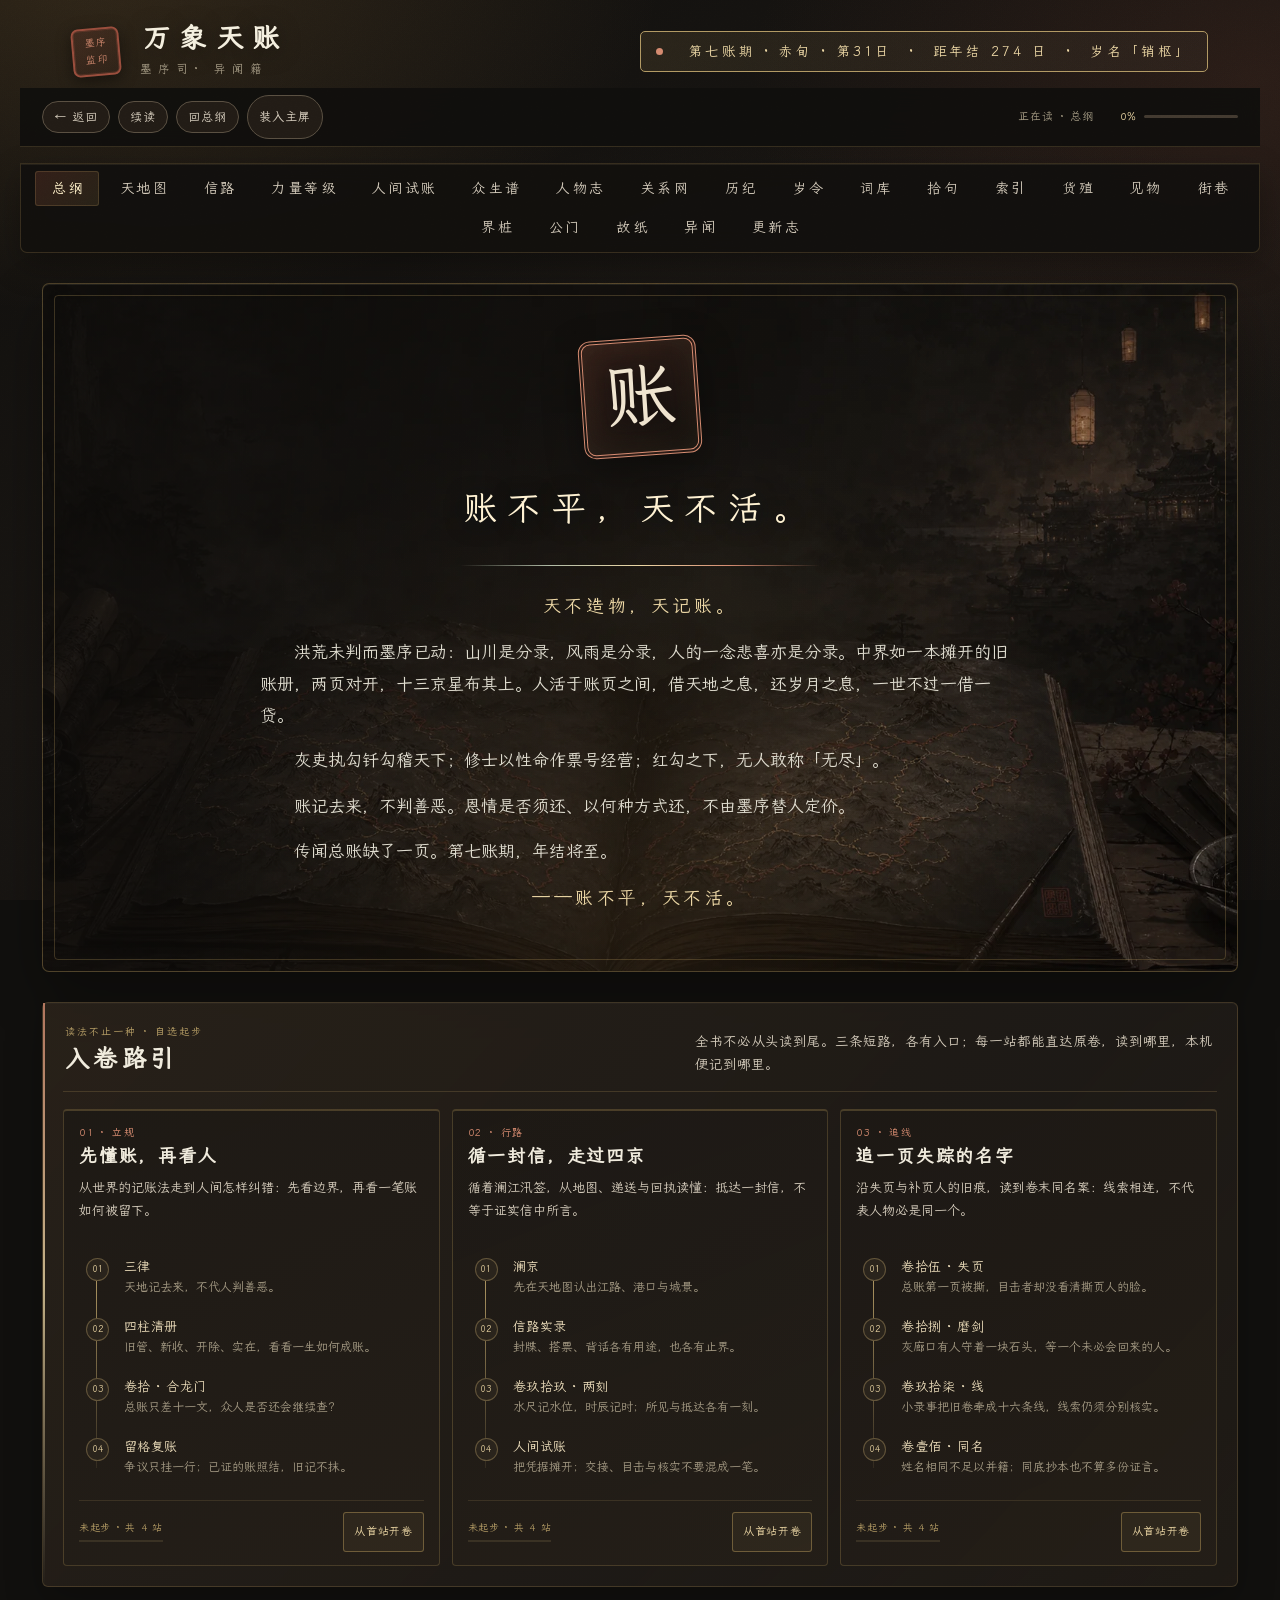
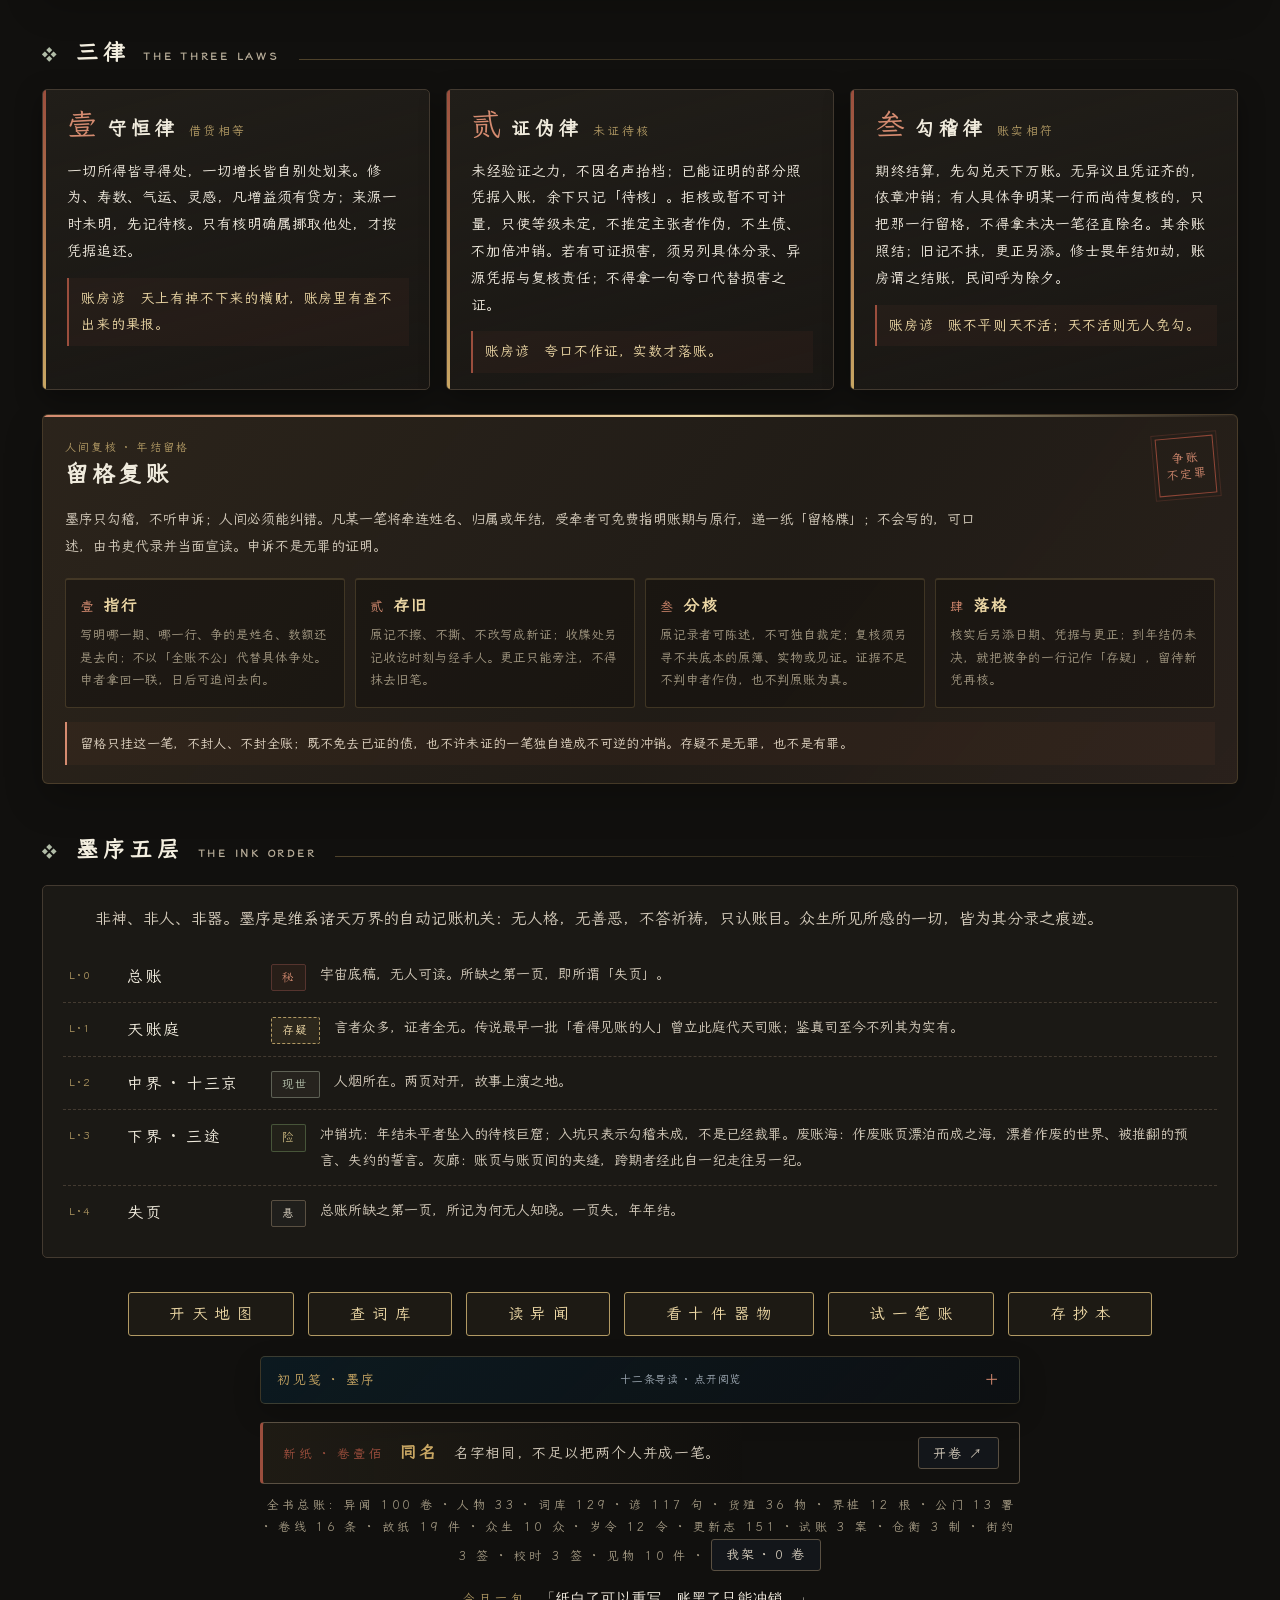
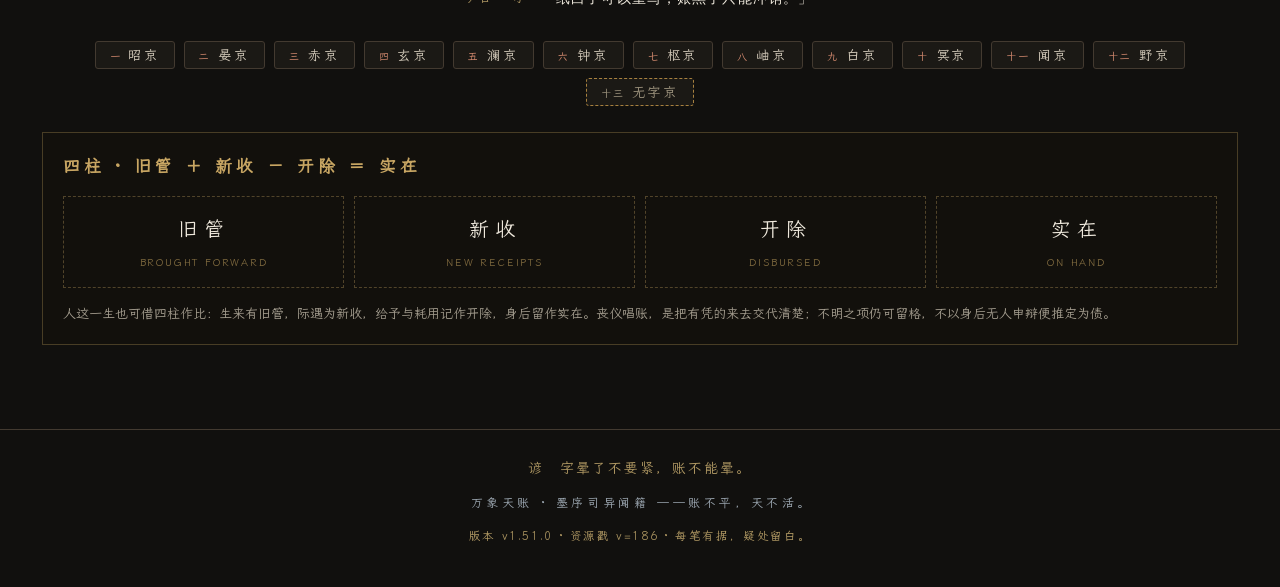
==== commit 729c776a: "feat: illustrate map routes and harden mobile safe areas Co-authored-by: arena-agent <297053741+aren" ====
--- a/index.html
+++ b/index.html
@@ -7,7 +7,7 @@
 <meta name="description" content="原创世界观：天不造物，天记账。中界如摊开的账册，十三京星布其上；墨序执三律，灰吏勾天下，修士以性命作票号。">
 <meta name="theme-color" content="#1a1815">
 <meta name="apple-mobile-web-app-capable" content="yes">
-<meta name="apple-mobile-web-app-status-bar-style" content="black-translucent">
+<meta name="apple-mobile-web-app-status-bar-style" content="black">
 <meta name="apple-mobile-web-app-title" content="万象天账">
 <link rel="manifest" href="site.webmanifest">
 <link rel="apple-touch-icon" sizes="180x180" href="assets/icons/apple-touch-icon.png">
@@ -29,7 +29,7 @@
 <link rel="icon" href="data:image/svg+xml,%3Csvg xmlns='http://www.w3.org/2000/svg' viewBox='0 0 64 64'%3E%3Crect width='64' height='64' rx='10' fill='%2311100e'/%3E%3Crect x='8' y='8' width='48' height='48' rx='6' fill='none' stroke='%23c0402e' stroke-width='2'/%3E%3Ctext x='32' y='45' font-size='34' text-anchor='middle' fill='%23c8a35a' font-family='serif'%3E%E8%B4%A6%3C/text%3E%3C/svg%3E">
 <!-- 自托管霞鹜文楷 Lite：页面无需依赖第三方字体/CDN，离线也能正确显示中文 -->
 <link rel="stylesheet" href="assets/fonts/lxgwwenkailite-regular.css">
-<link rel="stylesheet" href="assets/style.css?v=190">
+<link rel="stylesheet" href="assets/style.css?v=186">
 </head>
 <body>
 <a class="skip-link" href="#main">跳至正文</a>
@@ -140,7 +140,7 @@
       <p class="fg-line">这个世界，凡有点者皆可点：</p>
       <ul>
         <li>正文里字下点金 → 入词库、入人物志、入京卷宗；</li>
-        <li>图上点京、点道、点桩 → 就地开卷宗桩签；三桥六道一脊另有十幅行路图，可筛选、回图定位；</li>
+        <li>图上点京、点道、点桩 → 就地开卷宗桩签；</li>
         <li>信路页辨封牒、搭票、背话：回执能证交接，不替来文作真；</li>
         <li>人物卡点开弹出详传；传内另点「看关系网」，画像可全屏细看；</li>
         <li>异闻卷尾三签：岁令、谱、线——点「线」只展这一条线的卷；</li>
@@ -164,25 +164,20 @@
   <section id="pg-map" class="page">
     <h3 class="sec-title"><span>天地图</span><em>THE WORLD LEDGER</em></h3>
     <p class="lead" id="mapLead"></p>
-
+    <section class="place-atlas" aria-labelledby="placeAtlasTitle">
+      <div class="place-atlas-head">
+        <div><span class="place-atlas-kicker">中界地物 · 地图卷宗</span><h3 id="placeAtlasTitle">图上未尽之处</h3></div>
+        <p>十处地物就近列签；点选后，图景与设定在地图卷宗内展开。京城、道桥、地标与界桩也各有对应图像。</p>
+      </div>
+      <div class="place-atlas-grid" id="placeAtlasGrid" role="group" aria-label="选择一处地物，在地图卷宗中查看"></div>
+    </section>
     <div class="map-flex">
       <div class="map-wrap">
-        <svg id="mapSvg" viewBox="0 0 1000 760" role="group" aria-label="可交互中界账图。使用 Tab 浏览京、道路与界桩，按回车查看卷宗。"></svg>
+        <svg id="mapSvg" viewBox="0 0 1000 760" role="group" aria-label="可交互中界账图。使用 Tab 浏览京、道路、桥、地标、地物与界桩，按回车查看对应图文卷宗。"></svg>
       </div>
       <aside id="cityDetail" class="city-detail" aria-live="polite"></aside>
     </div>
     <div class="map-legend" id="mapLegend"></div>
-    <section class="place-atlas" aria-labelledby="placeAtlasTitle">
-      <div class="place-atlas-head">
-        <div><span class="place-atlas-kicker">十三京地景 · 场所图志</span><h3 id="placeAtlasTitle">城门内外</h3></div>
-        <p>十处原有地物与十处城中设施，分组看图说；点选卡片可直达所属京卷。</p>
-      </div>
-      <div class="place-atlas-filters" id="placeAtlasFilters" role="group" aria-label="筛选场所图志"></div>
-      <div class="place-atlas-stage" id="placeAtlasStage" aria-live="polite"></div>
-      <div class="place-atlas-grid" id="placeAtlasGrid" role="group" aria-label="选择一处地物意象"></div>
-    </section>
-
-
   </section>
 
   <!-- ================= 信路 ================= -->
@@ -450,33 +445,32 @@
 <footer class="foot">
   <p class="ticker" id="ticker" aria-live="off"></p>
   <p class="footline">万象天账 · 墨序司异闻籍 ——账不平，天不活。</p>
-  <p class="ver">版本 v1.55.0 · 资源戳 v=190 · 每笔有据，疑处留白。</p>
+  <p class="ver">版本 v1.51.0 · 资源戳 v=186 · 每笔有据，疑处留白。</p>
 </footer>
 
-<script src="data/core.js?v=190"></script>
-<script src="data/cities.js?v=190"></script>
-<script src="data/places.js?v=190"></script>
-<script src="data/roads.js?v=190"></script>
-<script src="data/beings.js?v=190"></script>
-<script src="data/timeline.js?v=190"></script>
-<script src="data/suiling.js?v=190"></script>
-<script src="data/organs.js?v=190"></script>
-<script src="data/arcs.js?v=190"></script>
-<script src="data/docs.js?v=190"></script>
-<script src="data/lexicon.js?v=190"></script>
-  <script src="data/sayings.js?v=190"></script>
-  <script src="data/goods.js?v=190"></script>
-  <script src="data/stakes.js?v=190"></script>
-<script src="data/stories.js?v=190"></script>
-<script src="data/characters.js?v=190"></script>
-<script src="data/relations.js?v=190"></script>
-<script src="data/updates.js?v=190"></script>
-<script src="data/trials.js?v=190"></script>
-<script src="data/granaries.js?v=190"></script>
-<script src="data/relay.js?v=190"></script>
-<script src="data/daily.js?v=190"></script>
-<script src="data/observatory.js?v=190"></script>
-<script src="data/artifacts.js?v=190"></script>
-<script src="assets/app.js?v=190"></script>
+<script src="data/core.js?v=186"></script>
+<script src="data/cities.js?v=186"></script>
+<script src="data/places.js?v=186"></script>
+<script src="data/beings.js?v=186"></script>
+<script src="data/timeline.js?v=186"></script>
+<script src="data/suiling.js?v=186"></script>
+<script src="data/organs.js?v=186"></script>
+<script src="data/arcs.js?v=186"></script>
+<script src="data/docs.js?v=186"></script>
+<script src="data/lexicon.js?v=186"></script>
+  <script src="data/sayings.js?v=186"></script>
+  <script src="data/goods.js?v=186"></script>
+  <script src="data/stakes.js?v=186"></script>
+<script src="data/stories.js?v=186"></script>
+<script src="data/characters.js?v=186"></script>
+<script src="data/relations.js?v=186"></script>
+<script src="data/updates.js?v=186"></script>
+<script src="data/trials.js?v=186"></script>
+<script src="data/granaries.js?v=186"></script>
+<script src="data/relay.js?v=186"></script>
+<script src="data/daily.js?v=186"></script>
+<script src="data/observatory.js?v=186"></script>
+<script src="data/artifacts.js?v=186"></script>
+<script src="assets/app.js?v=186"></script>
 </body>
 </html>
--- a/assets/style.css
+++ b/assets/style.css
@@ -5,6 +5,15 @@
 
 :root{
   color-scheme:dark;
+  --system-safe-area-top:0px;
+  --system-safe-area-right:0px;
+  --system-safe-area-bottom:0px;
+  --system-safe-area-left:0px;
+  --safe-area-top:var(--system-safe-area-top);
+  --safe-area-right:var(--system-safe-area-right);
+  --safe-area-bottom:var(--system-safe-area-bottom);
+  --safe-area-left:var(--system-safe-area-left);
+  --mobile-statusbar-top:max(var(--safe-area-top),24px);
   --ink:#11100e; --ink2:#1a1815; --ink3:#2b261f; --panel:#211e19;
   --line:#5a5042; --line2:#433a30; --dim:#b6aa96;
   --gold:#c8a663; --gold2:#ecd7a5; --golddim:#b39764;
@@ -16,6 +25,13 @@
   --kai:"LXGW WenKai Lite","LXGW WenKai","Kaiti SC","STKaiti","KaiTi","KaiTi_GB2312","DFKai-SB","FangSong",serif;
   --hei:"LXGW WenKai Lite","PingFang SC","HarmonyOS Sans SC","Microsoft YaHei UI","Microsoft YaHei","Noto Sans CJK SC","Noto Sans SC","Source Han Sans SC",sans-serif;
 }
+@supports (padding-top:constant(safe-area-inset-top)){
+  :root{--system-safe-area-top:constant(safe-area-inset-top);--system-safe-area-right:constant(safe-area-inset-right);--system-safe-area-bottom:constant(safe-area-inset-bottom);--system-safe-area-left:constant(safe-area-inset-left)}
+}
+@supports (padding-top:env(safe-area-inset-top)){
+  :root{--system-safe-area-top:env(safe-area-inset-top,0px);--system-safe-area-right:env(safe-area-inset-right,0px);--system-safe-area-bottom:env(safe-area-inset-bottom,0px);--system-safe-area-left:env(safe-area-inset-left,0px)}
+}
+html.standalone-app{--safe-area-top:max(var(--system-safe-area-top),44px);--mobile-statusbar-top:max(var(--system-safe-area-top),44px)}
 
 *{margin:0;padding:0;box-sizing:border-box}
 button{min-height:24px;touch-action:manipulation}
@@ -43,7 +59,7 @@
   background-image:url("data:image/svg+xml;charset=utf8,%3Csvg xmlns='http://www.w3.org/2000/svg' width='240' height='240'%3E%3Cfilter id='n'%3E%3CfeTurbulence type='fractalNoise' baseFrequency='.8' numOctaves='4' stitchTiles='stitch'/%3E%3CfeColorMatrix type='saturate' values='0'/%3E%3C/filter%3E%3Crect width='240' height='240' filter='url(%23n)' opacity='.5'/%3E%3C/svg%3E")}
 
 /* ---------- 顶栏 ---------- */
-.top{max-width:1180px;margin:0 auto;padding:26px 22px 6px;display:flex;align-items:center;justify-content:space-between;gap:14px}
+.top{max-width:1180px;margin:0 auto;padding:calc(26px + var(--safe-area-top)) 22px 6px;display:flex;align-items:center;justify-content:space-between;gap:14px}
 .brand{display:flex;align-items:center;gap:14px}
 .brand-seal{
   width:46px;height:46px;flex:none;display:grid;place-items:center;
@@ -110,9 +126,8 @@
 .lead{color:var(--silk2);max-width:860px}
 .lead.unit{margin-bottom:22px}
 .note,.count{color:var(--silk3);font-size:13.5px}
-.verdict{margin-top:18px;font-family:var(--kai);font-size:18px;color:var(--gold2);letter-spacing:.16em;text-align:center;line-height:1.8;overflow-wrap:anywhere}
+.verdict{margin-top:18px;font-family:var(--kai);font-size:18px;color:var(--gold2);letter-spacing:.16em;text-align:center}
 .verdict::before,.verdict::after{content:'　·　';color:var(--verm)}
-@media(max-width:620px){.verdict{font-size:16px;letter-spacing:.08em}.verdict::before,.verdict::after{content:' · ';}}
 
 /* ---------- 总纲 ---------- */
 .hero{position:relative;isolation:isolate;text-align:center;padding:38px 24px 30px;margin:0 0 20px;overflow:hidden;border:1px solid rgba(200,166,99,.2);border-radius:6px;
@@ -149,7 +164,7 @@
 .law .law-prov{margin-top:12px;padding:8px 12px;border-left:2px solid var(--verm);background:rgba(155,78,61,.07);
   color:var(--gold2);font-family:var(--kai);font-size:14px;letter-spacing:.06em}
 
-.review-panel{position:relative;scroll-margin-top:84px;margin:24px 0 30px;padding:22px 22px 18px;overflow:hidden;border:1px solid rgba(178,154,100,.42);border-radius:5px;background:linear-gradient(128deg,rgba(45,37,29,.94),rgba(37,32,26,.9) 58%,rgba(39,34,31,.78));box-shadow:0 12px 32px rgba(0,0,0,.2)}
+.review-panel{position:relative;scroll-margin-top:calc(84px + var(--safe-area-top));margin:24px 0 30px;padding:22px 22px 18px;overflow:hidden;border:1px solid rgba(178,154,100,.42);border-radius:5px;background:linear-gradient(128deg,rgba(45,37,29,.94),rgba(37,32,26,.9) 58%,rgba(39,34,31,.78));box-shadow:0 12px 32px rgba(0,0,0,.2)}
 .review-panel::before{content:"";position:absolute;top:0;left:0;width:100%;height:2px;background:linear-gradient(90deg,var(--verm2),var(--gold2) 55%,transparent)}
 .review-head{display:flex;align-items:center;justify-content:space-between;gap:18px}
 .review-kicker{display:block;color:var(--golddim);font:11px/1.5 var(--hei);letter-spacing:.2em}
@@ -182,7 +197,7 @@
 .mx-text{color:var(--silk2);font-size:14px;padding-top:1px}
 
 /* v1.39.0 · 三条入卷路引：按主题拆开全书，不把目录再摊成一堵墙 */
-.reading-routes{position:relative;margin:30px 0 24px;padding:22px 20px 20px;border:1px solid rgba(178,154,100,.32);border-radius:6px;background:linear-gradient(132deg,rgba(48,39,29,.72),rgba(31,27,23,.86) 62%,rgba(41,34,27,.55));box-shadow:0 12px 30px rgba(0,0,0,.2);scroll-margin-top:90px}
+.reading-routes{position:relative;margin:30px 0 24px;padding:22px 20px 20px;border:1px solid rgba(178,154,100,.32);border-radius:6px;background:linear-gradient(132deg,rgba(48,39,29,.72),rgba(31,27,23,.86) 62%,rgba(41,34,27,.55));box-shadow:0 12px 30px rgba(0,0,0,.2);scroll-margin-top:calc(90px + var(--safe-area-top))}
 .reading-routes::before{content:"";position:absolute;inset:0 auto 0 0;width:2px;background:linear-gradient(180deg,var(--verm2),var(--gold2) 48%,transparent);opacity:.8}
 .reading-routes-head{display:flex;align-items:end;justify-content:space-between;gap:20px;margin-bottom:17px;padding:0 2px 14px;border-bottom:1px solid rgba(200,166,99,.2)}
 .reading-routes-kicker{display:block;color:var(--golddim);font:10px/1.5 var(--hei);letter-spacing:.2em}
@@ -226,7 +241,7 @@
 .entry-btns button:hover{background:rgba(200,166,99,.16);box-shadow:0 6px 22px rgba(0,0,0,.4);transform:translateY(-2px)}
 
 /* ---------- 天地图 ---------- */
-.map-flex{display:grid;grid-template-columns:minmax(0,1fr);gap:14px;margin-top:16px;align-items:start}
+.map-flex{display:grid;grid-template-columns:minmax(0,1.55fr) minmax(300px,.9fr);gap:14px;margin-top:16px;align-items:start}
 .map-wrap{position:relative;border:1px solid var(--line2);border-radius:6px;background:radial-gradient(900px 500px at 50% 0%,#211e1a,#201c18 70%);
   box-shadow:0 14px 44px rgba(0,0,0,.5);padding:10px}
 #mapSvg{display:block;width:100%;height:auto}
@@ -287,13 +302,24 @@
 .lm{font-family:var(--kai)}
 .lm-t{font-size:14px;fill:rgba(120,80,40,.9);letter-spacing:2px}
 .lm-s{font-size:10.5px;fill:rgba(120,90,55,.6);letter-spacing:.5px}
+.lm-item{cursor:pointer;outline:none}
+.lm-hit{fill:transparent;stroke:transparent;pointer-events:all}
+.lm-item .lm-t,.lm-item .lm-s{pointer-events:none;transition:fill .18s,opacity .18s}
+.lm-item:hover .lm-t,.lm-item:focus .lm-t,.lm-item.sel .lm-t{fill:#8a2f1f}
+.lm-item:hover .lm-s,.lm-item:focus .lm-s,.lm-item.sel .lm-s{fill:rgba(95,49,32,.92)}
+.map-place{cursor:pointer;outline:none}
+.map-place-hit{pointer-events:all}
+.map-place:hover .exl,.map-place:focus .exl,.map-place.place-target .exl{filter:drop-shadow(0 0 2px rgba(200,166,99,.8));font-weight:700}
+.map-place-court:hover .ghost-txt,.map-place-court:focus .ghost-txt,.map-place-court.place-target .ghost-txt{fill:var(--gold2);filter:drop-shadow(0 0 3px rgba(200,166,99,.7))}
+.map-place.place-target .map-place-hit{stroke:rgba(155,78,61,.78)!important;stroke-dasharray:4 3!important}
+.map-place:focus-visible,.lm-item:focus-visible{outline:none;filter:drop-shadow(0 0 4px rgba(155,78,61,.9))}
 .exl{font-family:var(--kai);font-size:14px;letter-spacing:2px}
 .ghost-box{opacity:.55}
 .ghost-txt{font-family:var(--kai);font-size:14px;letter-spacing:5px;fill:#a8813f}
 
 .city-detail{
   border:1px solid var(--line2);border-radius:6px;background:linear-gradient(170deg,var(--panel),rgba(31,27,23,.92));
-  box-shadow:0 14px 40px rgba(0,0,0,.45);padding:20px 22px;
+  box-shadow:0 14px 40px rgba(0,0,0,.45);padding:20px 22px;scroll-margin-top:calc(92px + var(--safe-area-top));
   display:grid;grid-template-columns:minmax(220px,310px) 1fr;gap:12px 26px;align-items:start;
 }
 .cd-kicker{font-size:11px;color:var(--dim);letter-spacing:.4em;margin-bottom:4px;font-family:var(--hei)}
@@ -304,6 +330,10 @@
 .cd-scene::after{content:"";position:absolute;z-index:0;inset:35% 0 0;background:linear-gradient(180deg,transparent,rgba(20,15,12,.82));pointer-events:none}
 .cd-scene-caption{position:absolute;z-index:1;right:14px;bottom:10px;left:14px;display:flex;align-items:end;justify-content:space-between;gap:10px;color:#f0ebdd;text-shadow:0 1px 8px rgba(0,0,0,.8);font:11px/1.55 var(--hei);letter-spacing:.08em}
 .cd-scene-label{color:var(--gold2)}
+.cd-site{grid-column:1/-1;min-width:0;padding:10px;border:1px solid rgba(200,166,99,.2);border-radius:4px;background:rgba(18,17,15,.4)}
+.cd-site-kicker{margin-bottom:4px;color:var(--golddim);font:10px/1.6 var(--hei);letter-spacing:.14em}
+.cd-site .cd-scene{width:100%;margin:0;aspect-ratio:16/9}
+.cd-site-note{margin-top:7px;color:var(--silk2);font:12px/1.75 var(--song)}
 .cd-nu{font-family:var(--kai);color:var(--verm2);font-size:14px;letter-spacing:.1em}
 .cd-page{font-size:11.5px;color:var(--golddim);border:1px solid var(--golddim);padding:1px 9px;border-radius:2px;letter-spacing:.14em;font-family:var(--hei)}
 .cd-tower{margin-top:9px;color:var(--silk2);font-size:13.5px;letter-spacing:.08em}
@@ -326,36 +356,25 @@
 .lg-line{width:26px;border-top:2px dashed #625744;display:inline-block}
 .lg-pit{width:12px;height:12px;border:1.5px dashed #7a4a30;border-radius:50%;display:inline-block}
 
-/* ---------- 天地图旁的地物图志 ---------- */
-.place-atlas{margin:28px 0 10px;padding:clamp(16px,3vw,28px);border:1px solid rgba(200,166,99,.28);border-radius:7px;background:linear-gradient(145deg,rgba(38,33,28,.84),rgba(15,20,26,.94));box-shadow:0 16px 42px rgba(0,0,0,.24)}
-.place-atlas-head{display:flex;align-items:end;justify-content:space-between;gap:20px;margin-bottom:18px;padding-bottom:15px;border-bottom:1px solid rgba(200,166,99,.2)}
+/* ---------- 天地图卷首的地物图签：不再把图像留在页尾 ---------- */
+.place-atlas{margin:15px 0 12px;padding:15px 16px 12px;border:1px solid rgba(200,166,99,.28);border-radius:7px;background:linear-gradient(145deg,rgba(38,33,28,.84),rgba(15,20,26,.94));box-shadow:0 12px 32px rgba(0,0,0,.2)}
+.place-atlas-head{display:flex;align-items:end;justify-content:space-between;gap:18px;margin-bottom:11px;padding:0 2px 10px;border-bottom:1px solid rgba(200,166,99,.2)}
 .place-atlas-kicker{color:var(--verm2);font:10px var(--hei);letter-spacing:.23em}
-.place-atlas-head h3{margin:5px 0 0;color:var(--gold2);font:600 clamp(20px,2.4vw,27px) var(--kai);letter-spacing:.16em}
-.place-atlas-head>p{max-width:470px;margin:0;color:var(--silk3);font:12px/1.8 var(--hei)}
-.place-atlas-stage{margin:0 0 18px;scroll-margin-top:84px}
-.place-atlas-figure{display:grid;grid-template-columns:minmax(0,1.25fr) minmax(240px,.75fr);min-height:260px;overflow:hidden;border:1px solid rgba(200,166,99,.28);border-radius:5px;background:#171513}
-.place-atlas-image{display:block;width:100%;height:100%;min-height:260px;max-height:430px;object-fit:cover}
-.place-atlas-caption{display:flex;flex-direction:column;justify-content:center;padding:clamp(18px,3vw,32px);background:linear-gradient(145deg,rgba(48,39,29,.96),rgba(31,27,22,.98))}
-.place-atlas-region{color:var(--golddim);font:10px var(--hei);letter-spacing:.2em}
-.place-atlas-caption h4{margin:8px 0 12px;color:#f0ebdd;font:600 clamp(20px,2.4vw,29px) var(--kai);letter-spacing:.15em}
-.place-atlas-caption>p{margin:0;color:var(--silk2);font:14px/1.9 var(--song)}
-.place-atlas-actions{display:flex;align-items:center;justify-content:space-between;gap:10px;flex-wrap:wrap;margin-top:18px;padding-top:13px;border-top:1px solid rgba(200,166,99,.15)}
-.place-city-link{min-height:40px;padding:8px 12px;border:1px solid rgba(200,166,99,.4);border-radius:3px;background:rgba(200,166,99,.06);color:var(--gold2);font:11px var(--hei);letter-spacing:.08em;cursor:pointer;touch-action:manipulation}
-.place-city-link:hover,.place-city-link:focus-visible{border-color:var(--gold2);background:rgba(200,166,99,.13);outline:none}
-.place-atlas-grid{display:grid;grid-template-columns:repeat(5,minmax(0,1fr));gap:10px}
-.place-atlas-card{display:block;min-width:0;padding:0;overflow:hidden;border:1px solid rgba(200,166,99,.19);border-radius:4px;background:rgba(18,17,15,.6);color:var(--silk);text-align:left;cursor:pointer;touch-action:manipulation;transition:border-color .2s,transform .2s,background .2s}
+.place-atlas-head h3{margin:3px 0 0;color:var(--gold2);font:600 clamp(19px,2.1vw,24px)/1.4 var(--kai);letter-spacing:.15em}
+.place-atlas-head>p{max-width:560px;margin:0;color:var(--silk3);font:12px/1.7 var(--hei)}
+.place-atlas-grid{display:grid;grid-auto-flow:column;grid-auto-columns:clamp(145px,15vw,176px);grid-template-rows:1fr;gap:9px;overflow-x:auto;overscroll-behavior-inline:contain;-webkit-overflow-scrolling:touch;scroll-snap-type:x proximity;scrollbar-width:thin;scrollbar-color:rgba(200,166,99,.36) transparent;padding:2px 2px 8px}
+.place-atlas-card{display:flex;min-width:0;flex-direction:column;padding:0;overflow:hidden;scroll-snap-align:start;border:1px solid rgba(200,166,99,.19);border-radius:4px;background:rgba(18,17,15,.6);color:var(--silk);text-align:left;cursor:pointer;touch-action:manipulation;transition:border-color .2s,transform .2s,background .2s;}
 .place-atlas-card:hover{transform:translateY(-2px);border-color:rgba(200,166,99,.65)}
 .place-atlas-card:focus-visible{outline:2px solid var(--gold2);outline-offset:2px}
 .place-atlas-card[aria-pressed=true]{border-color:var(--gold);background:rgba(200,166,99,.09);box-shadow:0 0 0 1px rgba(200,166,99,.2)}
 .place-atlas-thumb{display:block;width:100%;aspect-ratio:3/2;object-fit:cover;background:#211e19;filter:saturate(.84);transition:filter .2s}
 .place-atlas-card:hover .place-atlas-thumb,.place-atlas-card[aria-pressed=true] .place-atlas-thumb{filter:saturate(1)}
-.place-atlas-card-meta{display:grid;gap:3px;padding:8px 9px 10px}
+.place-atlas-card-meta{display:grid;gap:3px;padding:7px 8px 8px}
 .place-atlas-card-region{overflow:hidden;color:var(--dim);font:9px var(--hei);letter-spacing:.04em;text-overflow:ellipsis;white-space:nowrap}
 .place-atlas-card strong{overflow:hidden;color:var(--silk2);font:12px var(--kai);letter-spacing:.06em;text-overflow:ellipsis;white-space:nowrap}
 .place-atlas-card[aria-pressed=true] strong{color:var(--gold2)}
-@media(max-width:1050px){.place-atlas-grid{grid-template-columns:repeat(4,minmax(0,1fr))}.place-atlas-figure{grid-template-columns:minmax(0,1fr) minmax(220px,.8fr)}}
-@media(max-width:700px){.place-atlas{margin:22px 0 8px;padding:15px 12px}.place-atlas-head{display:block}.place-atlas-head>p{margin-top:8px}.place-atlas-figure{grid-template-columns:1fr}.place-atlas-image{aspect-ratio:16/9;min-height:0;max-height:none}.place-atlas-caption{padding:17px 15px 16px}.place-atlas-caption h4{margin:6px 0 7px}.place-atlas-caption>p{font-size:13px}.place-atlas-actions{margin-top:12px}.place-atlas-grid{grid-template-columns:repeat(2,minmax(0,1fr));gap:8px}.place-atlas-card-meta{padding:7px 8px 9px}.place-atlas-card strong{font-size:12px}}
-@media(max-width:360px){.place-atlas-grid{gap:6px}.place-atlas-card-meta{padding-inline:6px}.place-atlas-card-region{font-size:8px}}
+@media(max-width:700px){.place-atlas{margin:12px 0 10px;padding:13px 10px 8px}.place-atlas-head{display:block;margin-bottom:9px}.place-atlas-head>p{margin-top:5px;font-size:11.5px}.place-atlas-grid{grid-auto-columns:minmax(142px,44vw);gap:8px}.place-atlas-card-meta{padding:6px 7px 8px}.place-atlas-card strong{font-size:11.5px}}
+@media(max-width:360px){.place-atlas-grid{grid-auto-columns:142px;gap:6px}.place-atlas-card-meta{padding-inline:6px}.place-atlas-card-region{font-size:8px}}
 @media(prefers-reduced-motion:reduce){.place-atlas-card,.place-atlas-thumb{transition:none}.place-atlas-card:hover{transform:none}}
 
 .lg-sea{width:22px;border-top:2px solid #60513a;border-radius:50%/100% 0 0 0;display:inline-block;transform:rotate(-2deg)}
@@ -550,7 +569,7 @@
   font-family:var(--kai);color:var(--silk2);font-size:14.5px;letter-spacing:.05em}
 
 /* ---------- 页脚 ---------- */
-.foot{border-top:1px solid var(--line2);margin-top:56px;padding:26px 22px 40px;text-align:center}
+.foot{border-top:1px solid var(--line2);margin-top:56px;padding:26px 22px calc(40px + var(--safe-area-bottom));text-align:center}
 .ticker{min-height:24px;font-family:var(--kai);color:var(--golddim);font-size:14px;letter-spacing:.14em;
   max-width:760px;margin:0 auto;transition:opacity .4s}
 .footline{margin-top:10px;color:var(--dim);font-size:12px;letter-spacing:.3em;text-indent:.3em;font-family:var(--hei)}
@@ -703,6 +722,10 @@
 .stake-card::after{content:attr(data-no);position:absolute;right:14px;top:8px;font-size:44px;line-height:1;color:rgba(200,166,99,.09);font-family:var(--hei);letter-spacing:.08em;pointer-events:none}
 .stake-card:hover{border-color:rgba(200,166,99,.4);transform:translateY(-2px)}
 .stake-card .also{color:var(--golddim)}
+.stake-card-figure{position:relative;margin:-18px -20px 11px;overflow:hidden;aspect-ratio:16/9;border-bottom:1px solid rgba(200,166,99,.2);background:#211e19}
+.stake-card-image{display:block;width:100%;height:100%;object-fit:cover;filter:saturate(.86);transition:transform .35s,filter .35s}
+.stake-card:hover .stake-card-image{transform:scale(1.025);filter:saturate(1)}
+.stake-card-caption{position:absolute;right:0;bottom:0;left:0;padding:22px 12px 7px;background:linear-gradient(180deg,transparent,rgba(17,16,14,.82));color:#f0ebdd;font:10px/1.5 var(--hei);letter-spacing:.05em;text-shadow:0 1px 6px rgba(0,0,0,.85)}
 .stake-card.st-已销{opacity:.78}
 .stake-card.st-已销 .also{color:var(--silk3)}
 .stake-card.st-自移 .also{color:var(--verm2)}
@@ -722,15 +745,6 @@
 .stake-acts{display:none;margin-top:12px;padding-top:11px;border-top:1px dashed rgba(200,166,99,.3);gap:8px;flex-wrap:wrap}
 .stake-card.sel{border-color:rgba(200,166,99,.55);box-shadow:0 0 0 1px rgba(200,166,99,.28),0 8px 22px rgba(0,0,0,.35)}
 .stake-card.sel .stake-acts{display:flex}
-.stake-card-extra{display:none;margin-top:12px;padding-top:11px;border-top:1px solid rgba(200,166,99,.16)}
-.stake-card.sel .stake-card-extra{display:block}
-.stake-card-scene,.cd-stake-scene{margin:0;overflow:hidden;border:1px solid rgba(200,166,99,.22);border-radius:4px;background:#1c1813}
-.stake-card-scene img,.cd-stake-scene-image{display:block;width:100%;aspect-ratio:3/2;object-fit:cover}
-.stake-card-scene figcaption,.cd-stake-scene figcaption{padding:7px 9px;color:var(--golddim);font:10px/1.6 var(--hei);letter-spacing:.06em}
-.stake-card-care,.cd-stake-care{margin:10px 0 0;color:var(--silk3);font:12px/1.8 var(--hei)}
-.stake-card-care strong,.cd-stake-care strong{color:var(--gold2);font-weight:500}
-.cd-stake-scene{grid-column:1/-1;width:min(100%,780px);margin:5px auto 0}
-.cd-stake-care{grid-column:1/-1}
 .stake-acts .chip{margin:0}
 .cd-links{grid-column:2;display:flex;gap:8px;margin-top:12px;flex-wrap:wrap}
 .cd-links .chip{margin:0}
@@ -886,11 +900,23 @@
 /* v0.17 铺卷：卷宗移列图下，左立（名签/塔/铭/京谚）右文（志/钩子/土产）横排 */
 .cd-kicker{grid-column:1 / -1;margin-bottom:2px}
 .cd-text,.cd-goods,.cd-hook,.cd-lat{grid-column:2}
-.cd-roads b{display:block;color:var(--gold);font-size:12px;letter-spacing:.4em;margin-bottom:8px;font-family:var(--hei)}
-.cd-road{display:flex;gap:10px;align-items:baseline;padding:7px 10px;margin-bottom:6px;border:1px solid rgba(160,58,40,.25);border-radius:3px;cursor:pointer;background:rgba(92,36,27,.08);transition:.2s}
+.cd-roads b{display:block;flex:1 0 100%;color:var(--gold);font-size:12px;letter-spacing:.4em;margin-bottom:2px;font-family:var(--hei)}
+.cd-road{display:flex;width:100%;min-height:38px;gap:10px;align-items:baseline;padding:7px 10px;margin-bottom:6px;border:1px solid rgba(160,58,40,.25);border-radius:3px;cursor:pointer;background:rgba(92,36,27,.08);color:var(--silk2);font:inherit;text-align:left;transition:border-color .2s,background .2s}
 .cd-road:hover{border-color:var(--verm);background:rgba(155,78,61,.12)}
 .cd-road .cr-name{font-family:var(--kai);font-size:14.5px;color:#e3c98d;letter-spacing:.12em;flex:none}
 .cd-road .cr-note{font-size:12px;color:var(--silk2);letter-spacing:.03em}
+
+@media(min-width:961px){
+  .city-detail{position:sticky;top:92px;max-height:calc(100vh - 108px);overflow-y:auto;overscroll-behavior:contain;grid-template-columns:minmax(0,1fr);gap:9px;padding:15px}
+  .city-detail>*{grid-column:1}
+  .cd-scene{width:100%;aspect-ratio:16/10;margin:2px 0 5px}
+  .cd-scene-caption{right:10px;bottom:8px;left:10px;font-size:10px}
+  .cd-head h4{font-size:21px;letter-spacing:.16em}
+  .cd-text{font-size:13.5px;line-height:1.75}
+  .cd-hook{margin-top:8px;padding:10px 12px}
+  .cd-roads{margin-top:4px}
+  .cd-road{flex:1 1 100%;width:100%;font:inherit;text-align:left}
+}
 /* ===== 关系网（与天地图同算位） ===== */
 .net-flex{display:grid;grid-template-columns:minmax(0,1fr);gap:14px;margin-top:18px;align-items:start;border:1px solid var(--line2);border-radius:6px;background:radial-gradient(1000px 640px at 50% 16%,#211e1a,#201c18 82%);padding:12px 12px 14px}
 .net-wrap{position:relative;background:none;border:none;padding:0;overflow:hidden;border-radius:4px}
@@ -977,11 +1003,6 @@
 .goods-card{cursor:pointer;transition:border-color .2s,transform .2s}
 .goods-card:hover{border-color:var(--golddim);transform:translateY(-2px)}
 .goods-card .also{color:var(--golddim)}
-.goods-figure{margin:12px 0 10px;overflow:hidden;border:1px solid rgba(200,166,99,.2);border-radius:4px;background:var(--ink2);aspect-ratio:3/2}
-.goods-image{display:block;width:100%;height:100%;object-fit:cover;transition:transform .45s ease,filter .3s ease;filter:saturate(.88) contrast(1.02)}
-.goods-card:hover .goods-image{transform:scale(1.025);filter:saturate(1) contrast(1.03)}
-.goods-card:focus-visible{outline:2px solid var(--gold2);outline-offset:3px}
-@media(prefers-reduced-motion:reduce){.goods-image{transition:none}.goods-card:hover .goods-image{transform:none}}
 @media (prefers-reduced-motion:reduce){.goods-card:hover{transform:none}}
 
 /* ===== v0.13.0 守岁：十三京星带 ===== */
@@ -1193,7 +1214,7 @@
 .trial-note{margin-top:12px;padding:10px 14px;border-left:2px solid var(--verm);background:rgba(155,78,61,.055);color:var(--silk2);font-family:var(--kai);font-size:14px}
 .trial-grid{display:grid;gap:18px;margin-top:16px}
 .trial-card{position:relative;padding:20px 22px 18px;border:1px solid var(--line2);border-left:2px solid var(--golddim);border-radius:5px;
-  background:linear-gradient(145deg,rgba(12,27,34,.88),rgba(12,16,21,.7));box-shadow:0 9px 26px rgba(0,0,0,.24);scroll-margin-top:90px;transition:border-color .25s,box-shadow .25s}
+  background:linear-gradient(145deg,rgba(12,27,34,.88),rgba(12,16,21,.7));box-shadow:0 9px 26px rgba(0,0,0,.24);scroll-margin-top:calc(90px + var(--safe-area-top));transition:border-color .25s,box-shadow .25s}
 .trial-card.trial-flash{border-color:var(--verm2);box-shadow:0 0 0 1px rgba(155,78,61,.2),0 0 24px rgba(155,78,61,.15)}
 .trial-head{display:flex;align-items:baseline;gap:12px;flex-wrap:wrap}
 .trial-no{font:11px var(--hei);letter-spacing:.2em;color:var(--verm2)}
@@ -1261,7 +1282,7 @@
 /* ===== v1.22.0 仓衡三制：仓储有分工，出入有复核 ===== */
 .granary-modes{margin-top:12px}
 .granary-modes .chip{padding:7px 15px}
-.granary-panel{margin-top:10px;padding:16px;border:1px solid var(--line);border-radius:5px;background:linear-gradient(145deg,rgba(12,27,34,.88),rgba(12,16,21,.72));scroll-margin-top:90px;transition:border-color .2s,box-shadow .2s}
+.granary-panel{margin-top:10px;padding:16px;border:1px solid var(--line);border-radius:5px;background:linear-gradient(145deg,rgba(12,27,34,.88),rgba(12,16,21,.72));scroll-margin-top:calc(90px + var(--safe-area-top));transition:border-color .2s,box-shadow .2s}
 .granary-panel.trial-flash,.granary-store.trial-flash{border-color:var(--verm2);box-shadow:0 0 0 1px rgba(155,78,61,.18),0 0 22px rgba(155,78,61,.12)}
 .gp-summary{color:var(--gold2);font-family:var(--kai);font-size:16px;letter-spacing:.04em}
 .gp-moves{display:grid;grid-template-columns:repeat(3,minmax(0,1fr));gap:9px;margin-top:12px}
@@ -1271,7 +1292,7 @@
 .gp-act{margin-top:6px;color:var(--silk2);font-size:13px;line-height:1.8}
 .gp-audit{margin-top:12px;padding:8px 11px;border-left:2px solid var(--gold);background:rgba(200,166,99,.055);color:var(--silk2);font-size:13px;line-height:1.75}
 .granary-stores{display:grid;grid-template-columns:repeat(3,minmax(0,1fr));gap:12px;margin-top:12px}
-.granary-store{padding:15px 16px;border:1px solid var(--line2);border-top:2px solid var(--golddim);border-radius:4px;background:rgba(38,33,28,.48);scroll-margin-top:90px;transition:border-color .2s,box-shadow .2s}
+.granary-store{padding:15px 16px;border:1px solid var(--line2);border-top:2px solid var(--golddim);border-radius:4px;background:rgba(38,33,28,.48);scroll-margin-top:calc(90px + var(--safe-area-top));transition:border-color .2s,box-shadow .2s}
 .gs-mark{color:var(--verm2);font:10px var(--hei);letter-spacing:.16em}
 .gs-title{margin-top:5px;color:#f0ebdd;font-size:18px;letter-spacing:.15em}
 .gs-place{margin-top:2px;color:var(--golddim);font-family:var(--kai);font-size:12px}
@@ -1320,7 +1341,6 @@
 .install-dialog-note{margin:12px 0;color:var(--silk3);font:11px/1.7 var(--hei)}
 .install-done{display:block;width:100%;min-height:44px;margin-top:12px;border:1px solid rgba(200,166,99,.5);border-radius:4px;background:linear-gradient(110deg,rgba(155,78,61,.2),rgba(200,166,99,.1));color:var(--gold2);font:13px var(--hei);letter-spacing:.18em;cursor:pointer;touch-action:manipulation}
 .install-done:hover{border-color:var(--gold);background:rgba(200,166,99,.15)}
-html.standalone-app body{padding-top:env(safe-area-inset-top);padding-bottom:env(safe-area-inset-bottom)}
 html.standalone-app .install-app-tool{display:none}
 html.standalone-app .install-dialog{padding-top:calc(24px + env(safe-area-inset-top));padding-bottom:calc(20px + env(safe-area-inset-bottom))}
 @media (max-width:720px){
@@ -1435,7 +1455,7 @@
 .daily-tabs{gap:8px;margin:16px 0 10px;}
 .daily-mode{min-height:38px;}
 .daily-mode.on{border-color:var(--verm2);background:rgba(155,78,61,.09);color:var(--gold2);}
-.daily-panel{scroll-margin-top:92px;transition:border-color .22s,box-shadow .22s;}
+.daily-panel{scroll-margin-top:calc(92px + var(--safe-area-top));transition:border-color .22s,box-shadow .22s;}
 .daily-panel.daily-flash{border-radius:5px;box-shadow:0 0 0 1px rgba(155,78,61,.25),0 0 24px rgba(155,78,61,.12);}
 .daily-receipt{display:grid;grid-template-columns:58px minmax(0,1fr);gap:18px;margin:10px 0 16px;padding:20px 22px;border:1px solid var(--line);border-radius:4px;background:linear-gradient(115deg,rgba(200,166,99,.045),rgba(38,33,28,.75) 23%,rgba(38,33,28,.56));}
 .daily-seal{display:grid;place-items:center;align-self:start;width:48px;height:48px;border:1px solid var(--golddim);border-radius:50%;color:var(--gold2);font:22px var(--kai);}
@@ -1476,7 +1496,7 @@
 }
 
 /* v1.33 · 三签校时：图示机器，正文分签，不让装饰压过证据 */
-.observatory-feature{display:grid;grid-template-columns:minmax(0,1.03fr) minmax(0,.97fr);gap:20px;margin:18px 0;padding:15px;border:1px solid var(--line);border-radius:5px;background:linear-gradient(135deg,rgba(200,166,99,.045),rgba(38,33,28,.78) 44%,rgba(155,78,61,.035));scroll-margin-top:88px;transition:border-color .2s,box-shadow .2s;}
+.observatory-feature{display:grid;grid-template-columns:minmax(0,1.03fr) minmax(0,.97fr);gap:20px;margin:18px 0;padding:15px;border:1px solid var(--line);border-radius:5px;background:linear-gradient(135deg,rgba(200,166,99,.045),rgba(38,33,28,.78) 44%,rgba(155,78,61,.035));scroll-margin-top:calc(88px + var(--safe-area-top));transition:border-color .2s,box-shadow .2s;}
 .observatory-feature.observatory-flash,.observatory-case.observatory-flash{border-color:var(--verm2);box-shadow:0 0 0 1px rgba(155,78,61,.2),0 0 24px rgba(155,78,61,.12);}
 .observatory-figure{min-width:0;align-self:start;overflow:hidden;border:1px solid var(--line2);border-radius:4px;background:#080a0d;}
 .observatory-figure img{display:block;width:100%;height:auto;aspect-ratio:3/2;object-fit:cover;}
@@ -1485,7 +1505,7 @@
 .observatory-motto{padding:0 0 12px;color:var(--gold2);font:15px/1.85 var(--kai);letter-spacing:.08em;}
 .observatory-tabs{gap:7px;margin:0 0 10px;}
 .observatory-mode.on,.observatory-case-step.on{border-color:var(--verm2);background:rgba(155,78,61,.09);color:var(--gold2);}
-.observatory-panel{min-height:235px;padding:15px;border:1px solid var(--line2);border-left:2px solid var(--golddim);border-radius:3px;background:rgba(31,27,23,.72);scroll-margin-top:90px;}
+.observatory-panel{min-height:235px;padding:15px;border:1px solid var(--line2);border-left:2px solid var(--golddim);border-radius:3px;background:rgba(31,27,23,.72);scroll-margin-top:calc(90px + var(--safe-area-top));}
 .observatory-kicker{display:block;color:var(--silk3);font:10px var(--hei);letter-spacing:.13em;}
 .observatory-panel h4{margin:4px 0 9px;color:var(--silk);font:20px var(--kai);font-weight:500;letter-spacing:.12em;}
 .observatory-work,.observatory-record{margin:0 0 8px;color:var(--silk2);font-size:13.5px;line-height:1.85;}
@@ -1495,7 +1515,7 @@
 .observatory-rules h4{color:var(--gold2);font:14px var(--kai);font-weight:500;letter-spacing:.1em;}
 .observatory-rules ol{display:grid;grid-template-columns:repeat(3,minmax(0,1fr));gap:12px 18px;padding-left:22px;color:var(--silk2);font-size:12.5px;line-height:1.8;}
 .observatory-rules li{padding-left:3px;}
-.observatory-case{margin:16px 0;padding:18px 20px;border:1px solid var(--line);border-top:2px solid var(--verm);border-radius:4px;background:linear-gradient(145deg,rgba(155,78,61,.04),rgba(38,33,28,.74) 30%,rgba(38,33,28,.54));scroll-margin-top:90px;transition:border-color .2s,box-shadow .2s;}
+.observatory-case{margin:16px 0;padding:18px 20px;border:1px solid var(--line);border-top:2px solid var(--verm);border-radius:4px;background:linear-gradient(145deg,rgba(155,78,61,.04),rgba(38,33,28,.74) 30%,rgba(38,33,28,.54));scroll-margin-top:calc(90px + var(--safe-area-top));transition:border-color .2s,box-shadow .2s;}
 .observatory-case-head{display:flex;align-items:end;justify-content:space-between;gap:14px;}
 .observatory-case-head h4{margin-top:5px;color:var(--silk);font:20px var(--kai);font-weight:500;letter-spacing:.1em;}
 .observatory-case-place{flex:none;color:var(--silk3);font:11px var(--hei);letter-spacing:.08em;}
@@ -1542,7 +1562,7 @@
 .artifact-intro{max-width:820px}
 .artifact-principle{max-width:820px;margin:22px auto 34px;padding:13px 18px;border-left:2px solid var(--verm);background:linear-gradient(90deg,rgba(155,78,61,.09),transparent 80%);color:var(--gold2);font-family:var(--kai);font-size:clamp(16px,2vw,19px);letter-spacing:.08em}
 .artifact-grid{max-width:1240px;margin:0 auto;display:grid;grid-template-columns:repeat(3,minmax(0,1fr));gap:20px;align-items:stretch}
-.artifact-card{min-width:0;overflow:hidden;border:1px solid var(--line2);border-top:1px solid rgba(200,166,99,.52);border-radius:4px;background:linear-gradient(155deg,rgba(43,38,31,.98),rgba(31,27,23,.98));box-shadow:0 14px 34px rgba(0,0,0,.22);transition:border-color .22s ease,transform .22s ease,box-shadow .22s ease;scroll-margin-top:24px}
+.artifact-card{min-width:0;overflow:hidden;border:1px solid var(--line2);border-top:1px solid rgba(200,166,99,.52);border-radius:4px;background:linear-gradient(155deg,rgba(43,38,31,.98),rgba(31,27,23,.98));box-shadow:0 14px 34px rgba(0,0,0,.22);transition:border-color .22s ease,transform .22s ease,box-shadow .22s ease;scroll-margin-top:calc(24px + var(--safe-area-top))}
 .artifact-card:hover{border-color:rgba(200,166,99,.7);transform:translateY(-3px);box-shadow:0 18px 38px rgba(0,0,0,.34)}
 .artifact-figure{position:relative;overflow:hidden;isolation:isolate;background:#211c17;aspect-ratio:3/2}
 .artifact-figure::after{content:"";position:absolute;z-index:0;inset:38% 0 0;background:linear-gradient(180deg,transparent,rgba(10,13,17,.86));pointer-events:none}
@@ -1597,7 +1617,7 @@
   background-attachment:fixed;
 }
 ::selection{background:rgba(200,166,99,.3);color:#fff7e6}
-.top{padding-top:24px}
+.top{padding-top:calc(24px + var(--safe-area-top))}
 .brand-seal{border-radius:7px;background:linear-gradient(145deg,rgba(155,78,61,.2),rgba(155,78,61,.06));}
 .brand-t h1{color:#f4efdf;text-shadow:0 3px 24px rgba(0,0,0,.38)}
 .era{border-radius:5px;background:linear-gradient(110deg,rgba(200,166,99,.12),rgba(177,188,167,.035));}
@@ -1641,8 +1661,6 @@
 .review-panel{background:linear-gradient(125deg,rgba(47,38,29,.48),rgba(31,27,23,.91) 58%,rgba(63,45,38,.68))}
 .review-step{border-radius:3px;background:rgba(18,17,15,.58)}
 .place-atlas{background:linear-gradient(145deg,rgba(49,38,27,.78),rgba(17,16,14,.96))}
-.place-atlas-figure{border-radius:4px;border-color:rgba(200,166,99,.22);background:#1d1915}
-.place-atlas-caption{background:linear-gradient(145deg,rgba(48,40,31,.96),rgba(29,25,22,.98))}
 .story-list{gap:22px;margin-top:24px}
 .story{
   padding:26px 30px;border-radius:6px;border-left:3px solid var(--story-accent,var(--gold));
@@ -1726,14 +1744,20 @@
 .office-city{color:#d1bd8f;border-color:rgba(200,166,99,.34)}
 .document-card{background:linear-gradient(145deg,rgba(37,32,26,.92),rgba(31,27,23,.9))}
 .place-atlas{background:linear-gradient(145deg,rgba(49,38,27,.78),rgba(25,22,18,.96))}
-.place-atlas-caption{background:linear-gradient(145deg,rgba(48,40,31,.96),rgba(29,25,22,.98))}
 #mapSvg .stake.st-存疑 .st-ring{stroke:rgba(176,162,124,.65)}
 #mapSvg .stake.st-存疑 .st-post{fill:#413a2e;stroke:rgba(176,162,124,.8)}
 #mapSvg .stake.st-存疑 .st-nos{fill:#d0c29a}
 @media(prefers-reduced-motion:reduce){.review-panel,.reading-routes,.reading-route-card,.organ-card{transition:none!important}}
 
 
-/* 阅读工具随正文滚动；篇目导航独自停驻顶端。 */
+/* v1.47 · 桌面阅读工具常驻可点；方印改为匀称双行字格 */
+@media(min-width:721px){
+  .top{padding-top:calc(24px + var(--safe-area-top))}
+  .reader-tools{position:sticky;top:var(--safe-area-top);z-index:52;min-height:48px;padding-top:7px;padding-bottom:7px;background:rgba(17,16,14,.97);border-bottom:1px solid rgba(200,166,99,.2);backdrop-filter:blur(12px)}
+  .nav{top:calc(54px + var(--safe-area-top))}
+  .skip-link{top:calc(8px + var(--safe-area-top));left:calc(8px + var(--safe-area-left))}
+  .prog{top:var(--safe-area-top)}
+}
 @media(min-width:721px) and (max-width:900px){
   .reader-tools{gap:6px;padding-inline:12px}
   .reader-position{max-width:92px}
@@ -1742,20 +1766,33 @@
 }
 .brand-seal{display:grid;grid-template-rows:1fr 1fr;align-content:center;justify-items:center;gap:0;width:48px;height:48px;padding:5px 3px;writing-mode:horizontal-tb;text-orientation:mixed;font:10px/1.18 var(--kai);letter-spacing:.15em;text-indent:.15em}
 .brand-seal span{display:block;white-space:nowrap}
-@media(max-width:720px){.brand-seal{width:40px;height:40px;padding:4px 2px;font-size:9px;letter-spacing:.12em;text-indent:.12em}.reader-tools{position:relative;z-index:auto}}
-
-.cd-road-scene{margin:12px 0 5px;overflow:hidden;border:1px solid rgba(200,166,99,.26);border-radius:4px;background:#1c1813}
-.cd-road-scene-image{display:block;width:100%;aspect-ratio:3/2;object-fit:cover}
-.cd-road-scene figcaption{padding:7px 9px;color:var(--dim);font:10px/1.6 var(--hei)}
-
-
-/* v1.52 · 场所图志并卷：旧图与城中设施分签浏览 */
-.place-atlas{background:linear-gradient(145deg,rgba(48,38,28,.83),rgba(19,17,15,.97))}
-.place-atlas-filters{display:flex;flex-wrap:wrap;gap:8px;margin:0 0 15px}
-.place-atlas-filter{min-height:38px;padding:8px 13px;border:1px solid rgba(200,166,99,.26);border-radius:3px;background:rgba(18,17,15,.72);color:var(--silk3);font:11px var(--hei);letter-spacing:.08em;cursor:pointer;touch-action:manipulation;transition:background .18s,border-color .18s,color .18s}
-.place-atlas-filter:hover,.place-atlas-filter:focus-visible{border-color:rgba(200,166,99,.64);color:var(--gold2)}
-.place-atlas-filter:focus-visible{outline:2px solid var(--gold2);outline-offset:2px}
-.place-atlas-filter.on{border-color:rgba(200,166,99,.6);background:rgba(155,78,61,.16);color:var(--gold2);box-shadow:inset 0 -2px var(--verm)}
-.place-atlas-stage{scroll-margin-top:18px}
-@media(max-width:700px){.place-atlas-filter{min-height:40px;padding:8px 11px}.place-atlas-filters{gap:7px;margin-bottom:12px}}
-@media(prefers-reduced-motion:reduce){.place-atlas-filter{transition:none}}
+@media (orientation:landscape) and (max-height:520px){
+  .top{padding-top:calc(18px + var(--safe-area-top));padding-left:calc(22px + var(--safe-area-left));padding-right:calc(22px + var(--safe-area-right))}
+  .reader-tools{top:var(--safe-area-top);padding-left:calc(22px + var(--safe-area-left));padding-right:calc(22px + var(--safe-area-right))}
+  .nav{top:calc(54px + var(--safe-area-top))}
+  #main{padding-left:calc(22px + var(--safe-area-left));padding-right:calc(22px + var(--safe-area-right))}
+  .foot{padding-left:calc(22px + var(--safe-area-left));padding-right:calc(22px + var(--safe-area-right));padding-bottom:calc(40px + var(--safe-area-bottom))}
+  .skip-link{top:calc(8px + var(--safe-area-top));left:calc(8px + var(--safe-area-left))}
+  .prog{top:var(--safe-area-top)}
+}
+@media(max-width:720px){
+  .brand-seal{width:40px;height:40px;padding:4px 2px;font-size:9px;letter-spacing:.12em;text-indent:.12em}
+  .reader-tools{position:relative;z-index:auto;padding-left:calc(14px + var(--safe-area-left));padding-right:calc(14px + var(--safe-area-right))}
+  .top{padding-top:calc(14px + var(--mobile-statusbar-top));padding-left:calc(12px + var(--safe-area-left));padding-right:calc(12px + var(--safe-area-right))}
+  .mobile-nav{top:var(--mobile-statusbar-top);padding-left:calc(12px + var(--safe-area-left));padding-right:calc(12px + var(--safe-area-right))}
+  .mobile-page-popover{width:min(360px,calc(100vw - 24px - var(--safe-area-left) - var(--safe-area-right)));max-height:min(calc(68dvh - var(--mobile-statusbar-top) - var(--safe-area-bottom)),560px)}
+  #main{padding-left:calc(12px + var(--safe-area-left));padding-right:calc(12px + var(--safe-area-right))}
+  .foot{padding-left:calc(22px + var(--safe-area-left));padding-right:calc(22px + var(--safe-area-right));padding-bottom:calc(40px + var(--safe-area-bottom))}
+  .skip-link{top:calc(8px + var(--mobile-statusbar-top));left:calc(8px + var(--safe-area-left))}
+  .prog{top:var(--mobile-statusbar-top)}
+  .character-profile-heading{padding-left:calc(20px + var(--safe-area-left));padding-right:calc(20px + var(--safe-area-right))}
+  .character-profile-body{padding-left:calc(20px + var(--safe-area-left));padding-right:calc(20px + var(--safe-area-right));padding-bottom:calc(28px + var(--safe-area-bottom))}
+  .portrait-dialog{padding:calc(60px + var(--safe-area-top)) calc(12px + var(--safe-area-right)) calc(20px + var(--safe-area-bottom)) calc(12px + var(--safe-area-left))}
+  .portrait-dialog .dialog-close{top:calc(14px + var(--safe-area-top));right:calc(14px + var(--safe-area-right))}
+  #portraitViewerImage{max-height:calc(100dvh - 100px - var(--safe-area-top) - var(--safe-area-bottom))}
+  .install-dialog{width:min(440px,calc(100vw - 28px - var(--safe-area-left) - var(--safe-area-right)));max-height:min(calc(88dvh - var(--safe-area-top) - var(--safe-area-bottom)),760px);padding-bottom:calc(20px + var(--safe-area-bottom))}
+}
+@media(max-width:640px){
+  .verdict{font-size:clamp(14px,4vw,17px);letter-spacing:.08em;line-height:1.65;padding-inline:4px}
+  .verdict::before,.verdict::after{content:'·';margin:0 4px}
+}
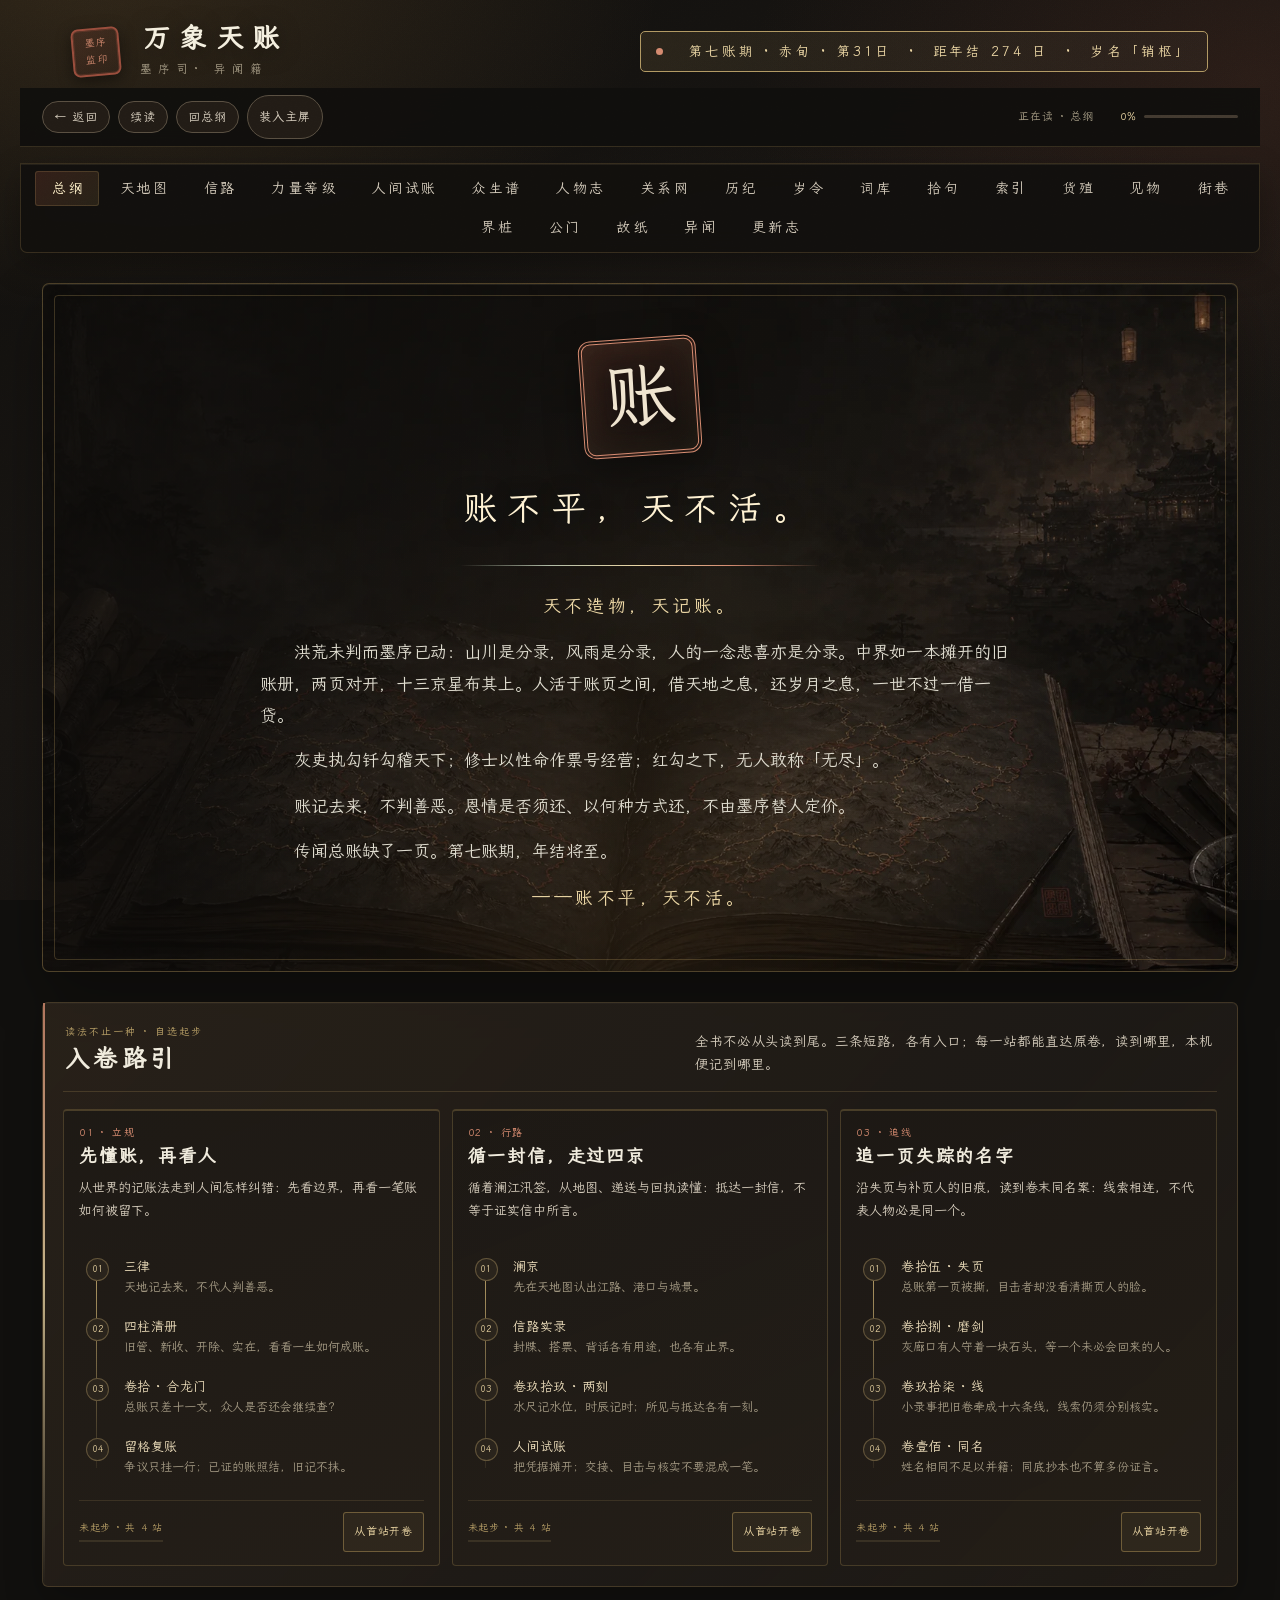
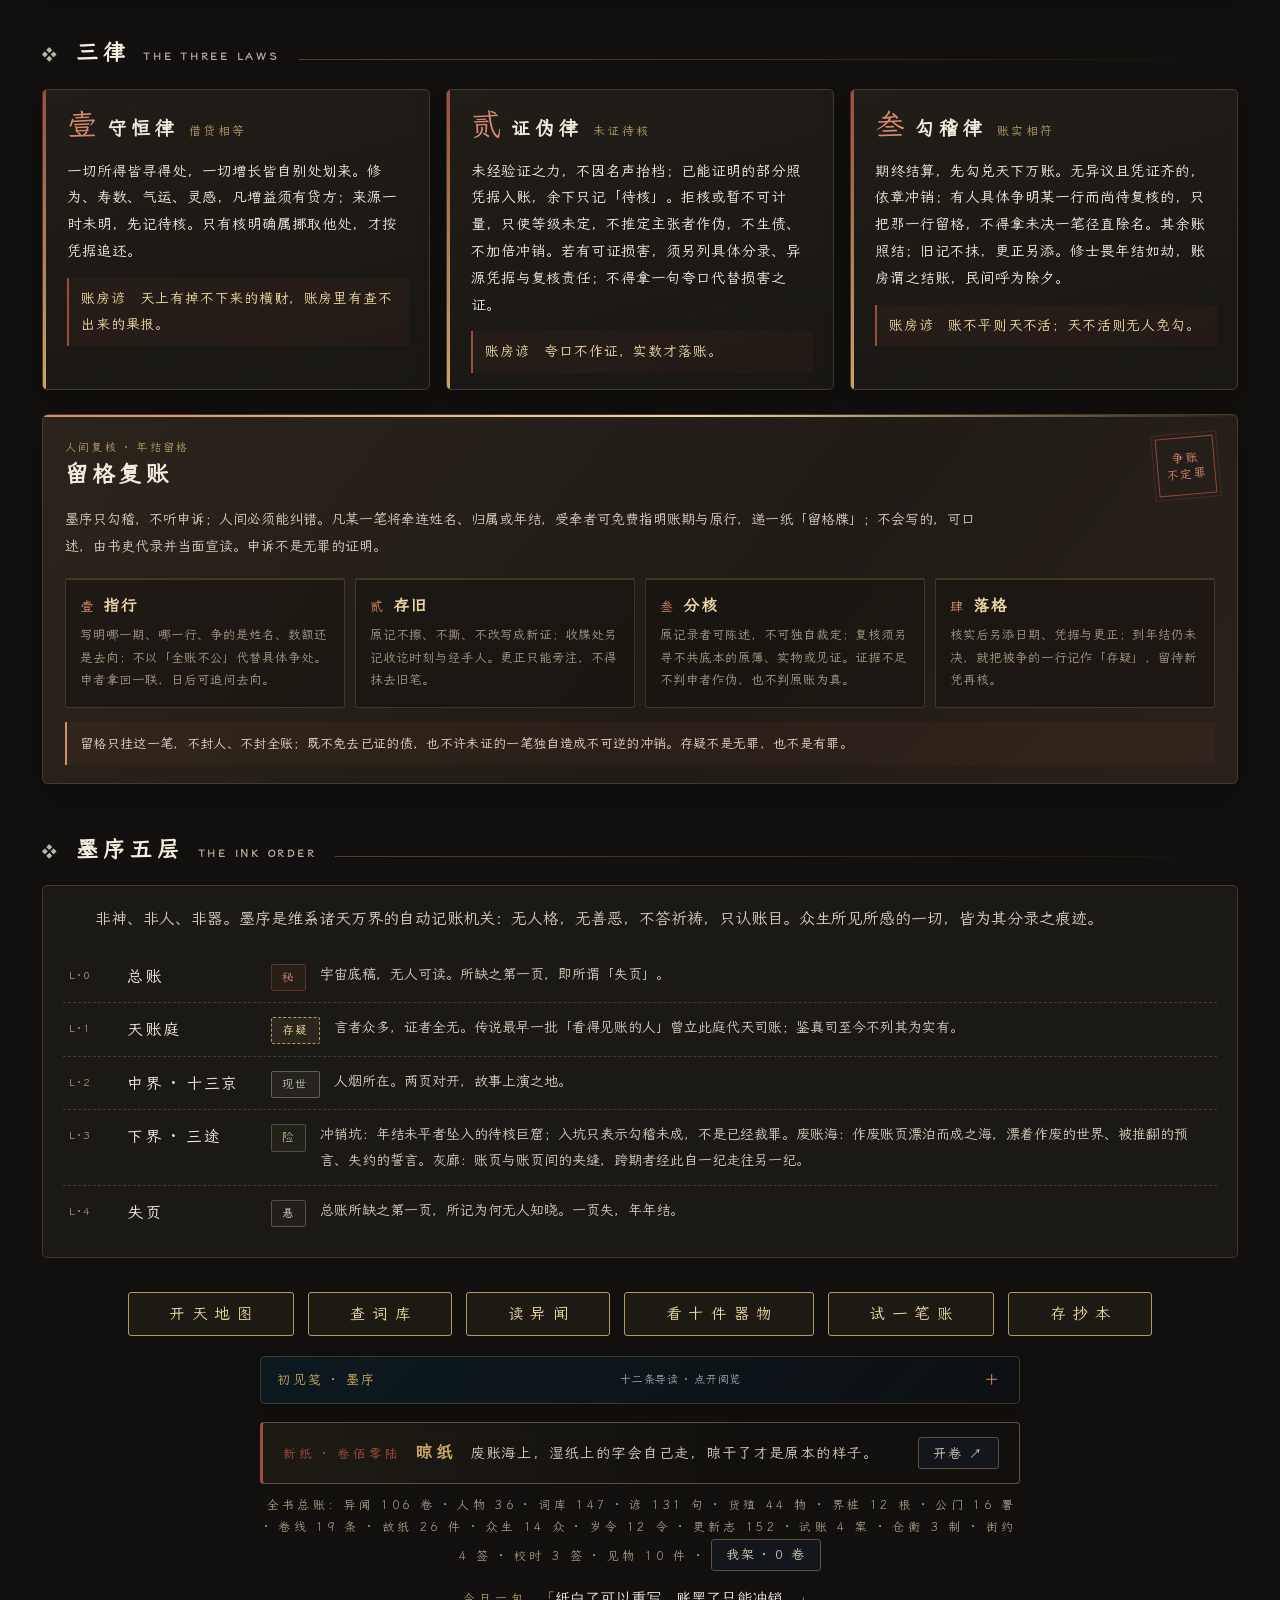
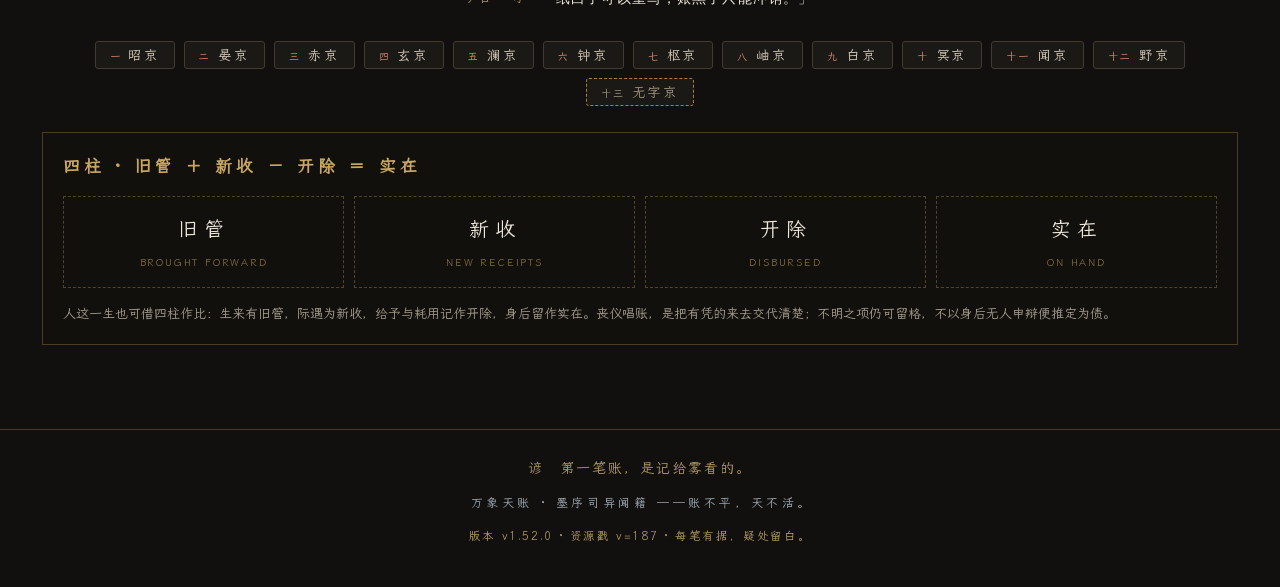
==== commit 5bffcada: "v1.52.0 图景满卷 · 自检一遍 - 手机导航条自让状态栏：整条背景自视口顶端铺起，吸顶停在最上，安全区由导航条内边距承担 - 全站图景统一处理：载入淡入、失败不裂图、点图全屏细看（键盘亦可）、" ====
--- a/index.html
+++ b/index.html
@@ -29,12 +29,13 @@
 <link rel="icon" href="data:image/svg+xml,%3Csvg xmlns='http://www.w3.org/2000/svg' viewBox='0 0 64 64'%3E%3Crect width='64' height='64' rx='10' fill='%2311100e'/%3E%3Crect x='8' y='8' width='48' height='48' rx='6' fill='none' stroke='%23c0402e' stroke-width='2'/%3E%3Ctext x='32' y='45' font-size='34' text-anchor='middle' fill='%23c8a35a' font-family='serif'%3E%E8%B4%A6%3C/text%3E%3C/svg%3E">
 <!-- 自托管霞鹜文楷 Lite：页面无需依赖第三方字体/CDN，离线也能正确显示中文 -->
 <link rel="stylesheet" href="assets/fonts/lxgwwenkailite-regular.css">
-<link rel="stylesheet" href="assets/style.css?v=186">
+<link rel="stylesheet" href="assets/style.css?v=187">
 </head>
 <body>
 <a class="skip-link" href="#main">跳至正文</a>
 <noscript><div class="nosig">此站全篇依 JS 成册——请开 JavaScript 后入站。<br>本站纯静：离线双击 index.html 亦可读，无需服务器。</div></noscript>
 <div class="grain" aria-hidden="true"></div>
+<button type="button" id="backToTop" class="back-to-top" aria-label="回到卷首" title="回到卷首"><span aria-hidden="true">↑</span><i>卷首</i></button>
 
 <header class="top">
   <div class="brand">
@@ -146,7 +147,7 @@
         <li>异闻卷尾三签：岁令、谱、线——点「线」只展这一条线的卷；</li>
         <li>公门与故纸里的卷号 → 直回该桩公案；</li>
         <li>卷首 ★ → 收卷入自家架上（存你本机）；卷目旁「我架」一签，只看收过的。</li>
-        <li>人间试账三案：逐策看贷方、借方与余账，点京名可回天地图。</li>
+        <li>人间试账诸案：逐策看贷方、借方与余账，点京名可回天地图。</li>
         <li>货殖页「仓衡三制」：切换丰年、青黄、水患，看三种仓的粮如何过账。</li>
         <li>街巷日用页切换赠、借、共签：对照巷牌原记与止界，不把人情自动记作欠债。</li>
         <li>见物页十件器具各归一域：看它留下什么痕，也看它不能替谁作证。</li>
@@ -167,7 +168,7 @@
     <section class="place-atlas" aria-labelledby="placeAtlasTitle">
       <div class="place-atlas-head">
         <div><span class="place-atlas-kicker">中界地物 · 地图卷宗</span><h3 id="placeAtlasTitle">图上未尽之处</h3></div>
-        <p>十处地物就近列签；点选后，图景与设定在地图卷宗内展开。京城、道桥、地标与界桩也各有对应图像。</p>
+        <p id="placeAtlasNote">地物就近列签；点选后，图景与设定在地图卷宗内展开。京城、道桥、地标与界桩也各有对应图像。</p>
       </div>
       <div class="place-atlas-grid" id="placeAtlasGrid" role="group" aria-label="选择一处地物，在地图卷宗中查看"></div>
     </section>
@@ -233,7 +234,7 @@
 
   <!-- ================= 人间试账 ================= -->
   <section id="pg-trial" class="page">
-    <h3 class="sec-title"><span>人间试账</span><em>THREE HUMAN LEDGERS</em></h3>
+    <h3 class="sec-title"><span>人间试账</span><em>HUMAN LEDGERS</em></h3>
     <p class="lead" id="trialIntro"></p>
     <p class="trial-note">这里没有无代价的捷径，也没有替你选好的善恶。每一笔都摊开来路、去处与余账；选过之后，仍可改选。</p>
     <div class="trial-grid" id="trialGrid"></div>
@@ -371,7 +372,7 @@
     <h3 class="sec-title"><span>人间日用</span><em>LIFE BETWEEN LEDGERS</em></h3>
     <p class="lead" id="lifeLead"></p>
     <div class="daily-scene" id="dailyScene"></div>
-    <h3 class="sec-title"><span>巷约三签</span><em>GIFT · LOAN · COMMON WORK</em></h3>
+    <h3 class="sec-title"><span>巷约诸签</span><em>GIFT · LOAN · COMMON WORK · HELD</em></h3>
     <p class="lead daily-lead">把送出的、暂借的、合力做的分开写；记下事实，不替任何人把人情改成债。</p>
     <div class="chips daily-tabs" id="dailyTabs" role="group" aria-label="选择巷约样式"></div>
     <div class="daily-panel" id="dailyPanel" aria-live="polite"></div>
@@ -403,7 +404,7 @@
   <section id="pg-stories" class="page">
     <h3 class="sec-title"><span id="storiesTitle">异闻</span><em>WANDER STORIES</em></h3>
     <p class="lead" id="storyLead"></p>
-    <div class="chips" id="arcChips" aria-label="卷线十六线"></div>
+    <div class="chips" id="arcChips" aria-label="按异闻卷线筛选"></div>
     <p class="count" id="arcTip"></p>
     <div class="chips" id="storyTools"></div>
     <div class="story-list" id="storyList"></div>
@@ -445,32 +446,32 @@
 <footer class="foot">
   <p class="ticker" id="ticker" aria-live="off"></p>
   <p class="footline">万象天账 · 墨序司异闻籍 ——账不平，天不活。</p>
-  <p class="ver">版本 v1.51.0 · 资源戳 v=186 · 每笔有据，疑处留白。</p>
+  <p class="ver">版本 v1.52.0 · 资源戳 v=187 · 每笔有据，疑处留白。</p>
 </footer>
 
-<script src="data/core.js?v=186"></script>
-<script src="data/cities.js?v=186"></script>
-<script src="data/places.js?v=186"></script>
-<script src="data/beings.js?v=186"></script>
-<script src="data/timeline.js?v=186"></script>
-<script src="data/suiling.js?v=186"></script>
-<script src="data/organs.js?v=186"></script>
-<script src="data/arcs.js?v=186"></script>
-<script src="data/docs.js?v=186"></script>
-<script src="data/lexicon.js?v=186"></script>
-  <script src="data/sayings.js?v=186"></script>
-  <script src="data/goods.js?v=186"></script>
-  <script src="data/stakes.js?v=186"></script>
-<script src="data/stories.js?v=186"></script>
-<script src="data/characters.js?v=186"></script>
-<script src="data/relations.js?v=186"></script>
-<script src="data/updates.js?v=186"></script>
-<script src="data/trials.js?v=186"></script>
-<script src="data/granaries.js?v=186"></script>
-<script src="data/relay.js?v=186"></script>
-<script src="data/daily.js?v=186"></script>
-<script src="data/observatory.js?v=186"></script>
-<script src="data/artifacts.js?v=186"></script>
-<script src="assets/app.js?v=186"></script>
+<script src="data/core.js?v=187"></script>
+<script src="data/cities.js?v=187"></script>
+<script src="data/places.js?v=187"></script>
+<script src="data/beings.js?v=187"></script>
+<script src="data/timeline.js?v=187"></script>
+<script src="data/suiling.js?v=187"></script>
+<script src="data/organs.js?v=187"></script>
+<script src="data/arcs.js?v=187"></script>
+<script src="data/docs.js?v=187"></script>
+<script src="data/lexicon.js?v=187"></script>
+  <script src="data/sayings.js?v=187"></script>
+  <script src="data/goods.js?v=187"></script>
+  <script src="data/stakes.js?v=187"></script>
+<script src="data/stories.js?v=187"></script>
+<script src="data/characters.js?v=187"></script>
+<script src="data/relations.js?v=187"></script>
+<script src="data/updates.js?v=187"></script>
+<script src="data/trials.js?v=187"></script>
+<script src="data/granaries.js?v=187"></script>
+<script src="data/relay.js?v=187"></script>
+<script src="data/daily.js?v=187"></script>
+<script src="data/observatory.js?v=187"></script>
+<script src="data/artifacts.js?v=187"></script>
+<script src="assets/app.js?v=187"></script>
 </body>
 </html>
--- a/assets/style.css
+++ b/assets/style.css
@@ -1796,3 +1796,174 @@
   .verdict{font-size:clamp(14px,4vw,17px);letter-spacing:.08em;line-height:1.65;padding-inline:4px}
   .verdict::before,.verdict::after{content:'·';margin:0 4px}
 }
+
+/* ============================================================
+   v1.52.0 · 全面自检版
+   1) 手机导航与状态栏不再重叠（安全区由导航条自己让出）
+   2) 图景淡入 / 缺图留白 / 点图全屏
+   3) 长卷渐显、回到卷首
+   4) 公门、故纸、货殖、众生、见物统一图景样式
+   5) 地物图志改为随宽自适的图廊，不再只是一条横条
+   ============================================================ */
+
+/* ---------- 1. 安全区：状态栏不再压住导航条 ---------- */
+html{scroll-padding-top:calc(14px + var(--safe-area-top))}
+@media (max-width:720px){
+  html{scroll-padding-top:calc(66px + var(--safe-area-top))}
+  /* 导航条自己把状态栏那一条让出来：整条背景从视口顶端铺起 */
+  .mobile-nav{
+    top:0;
+    padding-top:calc(7px + var(--safe-area-top));
+    padding-bottom:7px;
+  }
+  /* 极端情况下（导航尚未吸顶）也保证状态栏底下是纸色，不是正文 */
+  body::before{
+    content:"";
+    position:fixed;top:0;left:0;right:0;z-index:59;
+    height:var(--safe-area-top);
+    background:var(--ink);
+    pointer-events:none;
+  }
+  .top{padding-top:calc(16px + var(--safe-area-top))}
+}
+@media (orientation:landscape) and (max-width:900px){
+  .mobile-nav{top:0;padding-top:calc(5px + var(--safe-area-top));padding-bottom:5px}
+}
+
+/* ---------- 2. 图景：淡入 / 缺图留白 / 点图全屏 ---------- */
+.wx-img{opacity:0;transition:opacity .5s ease, transform .5s ease}
+.wx-img.is-in{opacity:1}
+.wx-img.is-broken{opacity:1;filter:grayscale(1) brightness(.6)}
+img.wx-zoom{cursor:zoom-in}
+img.wx-zoom:focus-visible{outline:2px solid var(--gold2);outline-offset:2px}
+img.wx-zoom:hover{filter:saturate(1.04) brightness(1.03)}
+.wx-empty-scene{
+  display:grid;place-content:center;justify-items:center;gap:6px;
+  width:100%;height:100%;min-height:150px;aspect-ratio:16/9;
+  background:
+    radial-gradient(circle at 50% 42%,rgba(200,166,99,.10),transparent 62%),
+    repeating-linear-gradient(135deg,rgba(200,166,99,.045) 0 1px,transparent 1px 9px),
+    linear-gradient(160deg,#241f19,#171512);
+}
+.wx-empty-seal{
+  display:grid;place-items:center;width:44px;height:44px;
+  border:1.5px solid rgba(155,78,61,.62);border-radius:3px;
+  color:var(--verm2);font:16px var(--kai);letter-spacing:0;
+  transform:rotate(-5deg);
+  box-shadow:inset 0 0 0 1px rgba(224,103,79,.14);
+}
+.wx-empty-name{color:var(--gold2);font:14px var(--kai);letter-spacing:.18em;text-indent:.18em}
+.wx-empty-note{color:var(--dim);font:10px var(--hei);letter-spacing:.1em}
+.cd-scene-blank{min-height:170px}
+
+/* ---------- 3. 长卷渐显 ---------- */
+.wx-reveal{opacity:0;transform:translateY(16px)}
+.wx-reveal.is-shown{opacity:1;transform:none;transition:opacity .55s cubic-bezier(.2,.7,.2,1),transform .55s cubic-bezier(.2,.7,.2,1)}
+@media (prefers-reduced-motion:reduce){
+  .wx-img{opacity:1;transition:none}
+  .wx-reveal{opacity:1;transform:none;transition:none}
+}
+
+/* ---------- 4. 回到卷首 ---------- */
+.back-to-top{
+  position:fixed;z-index:57;
+  right:calc(14px + var(--safe-area-right));
+  bottom:calc(20px + var(--safe-area-bottom));
+  display:grid;place-items:center;gap:0;
+  width:46px;height:46px;
+  border:1px solid rgba(200,166,99,.42);border-radius:50%;
+  background:rgba(24,21,18,.92);
+  backdrop-filter:blur(10px);
+  color:var(--gold2);cursor:pointer;
+  box-shadow:0 10px 26px rgba(0,0,0,.42);
+  opacity:0;visibility:hidden;transform:translateY(14px) scale(.9);
+  transition:opacity .28s,transform .28s,visibility .28s,border-color .2s,background .2s;
+}
+.back-to-top span{font:19px/1 var(--hei);margin-top:-3px}
+.back-to-top i{font:8px/1.2 var(--hei);font-style:normal;letter-spacing:.1em;text-indent:.1em;opacity:.75}
+.back-to-top.on{opacity:1;visibility:visible;transform:none}
+.back-to-top:hover{border-color:var(--gold);background:rgba(200,166,99,.14)}
+.back-to-top:active{transform:translateY(1px) scale(.97)}
+@media print{.back-to-top{display:none!important}}
+
+/* ---------- 5. 公门 / 故纸 / 货殖图景 ---------- */
+.organ-figure,.document-figure,.goods-figure{
+  position:relative;margin:11px 0 4px;overflow:hidden;
+  border:1px solid rgba(200,166,99,.2);border-radius:4px;
+  background:#211e19;
+}
+.organ-image,.document-image,.goods-image{
+  display:block;width:100%;aspect-ratio:3/2;object-fit:cover;
+  filter:saturate(.86) contrast(1.02);
+  transition:transform .5s cubic-bezier(.2,.7,.2,1),filter .3s;
+}
+.organ-card:hover .organ-image,.document-card:hover .document-image,.goods-card:hover .goods-image{
+  transform:scale(1.03);filter:saturate(1) contrast(1.04);
+}
+.organ-figcaption,.document-figcaption{
+  padding:6px 11px 7px;border-top:1px solid rgba(200,166,99,.16);
+  color:var(--dim);font:10.5px var(--hei);letter-spacing:.08em;
+}
+.organ-card,.document-card,.goods-card{transition:border-color .25s,box-shadow .25s,transform .25s}
+.organ-card:hover,.document-card:hover{border-color:rgba(200,166,99,.5);box-shadow:0 16px 40px rgba(0,0,0,.32)}
+
+/* ---------- 6. 地物图志：随宽自适的图廊 ---------- */
+@media (min-width:721px){
+  .place-atlas-grid{
+    grid-auto-flow:row;
+    grid-auto-columns:auto;
+    grid-template-columns:repeat(auto-fill,minmax(150px,1fr));
+    grid-template-rows:none;
+    overflow-x:visible;overscroll-behavior-inline:auto;
+  }
+  .place-atlas-card{scroll-snap-align:none}
+}
+.place-atlas-grid{scrollbar-width:thin}
+.place-atlas-grid::-webkit-scrollbar{height:6px}
+.place-atlas-grid::-webkit-scrollbar-thumb{border-radius:4px;background:rgba(200,166,99,.42)}
+.place-atlas-card{position:relative}
+.place-atlas-card .wx-empty-scene{aspect-ratio:3/2;min-height:96px}
+.place-atlas-card .wx-empty-seal{width:34px;height:34px;font-size:13px}
+.place-atlas-card .wx-empty-name{font-size:12px}
+
+/* ---------- 7. 异闻插图不再挤字 ---------- */
+.story{min-width:0}
+.story-figure{clear:right;max-width:100%}
+.story::after{pointer-events:none}
+@media (max-width:720px){
+  .story-figure{float:none;width:100%;margin:0 0 14px}
+  .story .body p:first-of-type::first-letter{font-size:2.5em}
+}
+@media (max-width:420px){
+  .story{padding:18px 13px}
+  .story h4{font-size:19px;letter-spacing:.12em}
+}
+
+/* ---------- 8. 见物与众生：图未收时也有完整版面 ---------- */
+.being-figure:has(.wx-empty-scene),.artifact-figure:has(.wx-empty-scene){min-height:160px}
+.being-figure .wx-empty-scene,.artifact-figure .wx-empty-scene{aspect-ratio:3/2;min-height:150px}
+
+/* ---------- 9. 卡片细处：抬手有光，落点有痕 ---------- */
+.being,.stake-card,.goods-card,.suiling-card,.term,.trial-card,.granary-store,.document-card,.organ-card{
+  will-change:transform;
+}
+.being:hover,.stake-card:hover,.goods-card:hover,.suiling-card:hover{
+  border-color:rgba(200,166,99,.46);
+  box-shadow:0 16px 38px rgba(0,0,0,.3);
+}
+.cd-scene-image{transition:transform .6s cubic-bezier(.2,.7,.2,1),filter .3s}
+.cd-scene:hover .cd-scene-image{transform:scale(1.02);filter:saturate(.98) contrast(1.04)}
+.cd-scene::before{
+  content:"";position:absolute;inset:0;z-index:2;pointer-events:none;
+  box-shadow:inset 0 0 0 1px rgba(236,215,165,.09);
+  border-radius:inherit;
+}
+
+/* ---------- 10. 仓衡第四仓：三格改随宽自适 ---------- */
+.gp-moves{grid-template-columns:repeat(auto-fit,minmax(190px,1fr))}
+.granary-stores{grid-template-columns:repeat(auto-fit,minmax(240px,1fr))}
+@media (max-width:900px){
+  .gp-moves,.granary-stores{grid-template-columns:1fr}
+}
+/* 三签校时第四签：签签成格 */
+.observatory-tabs{display:flex;flex-wrap:wrap}
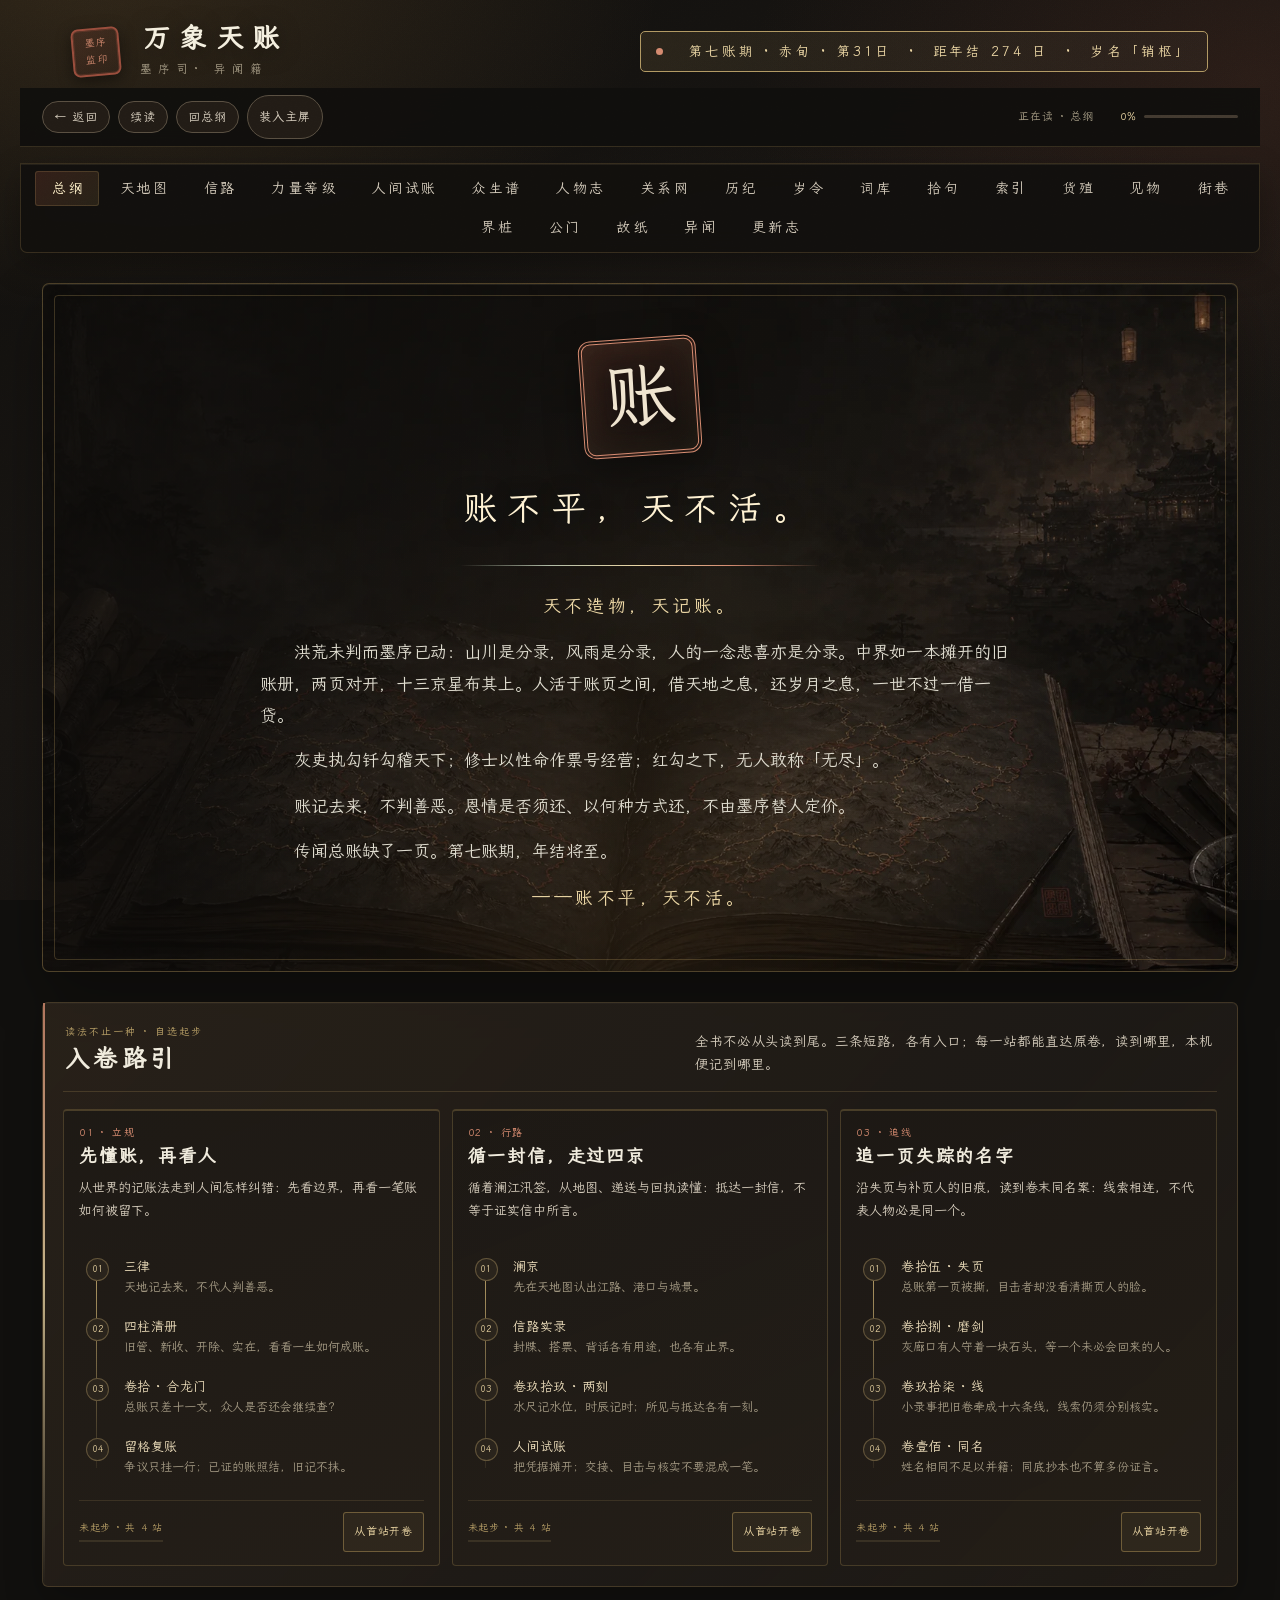
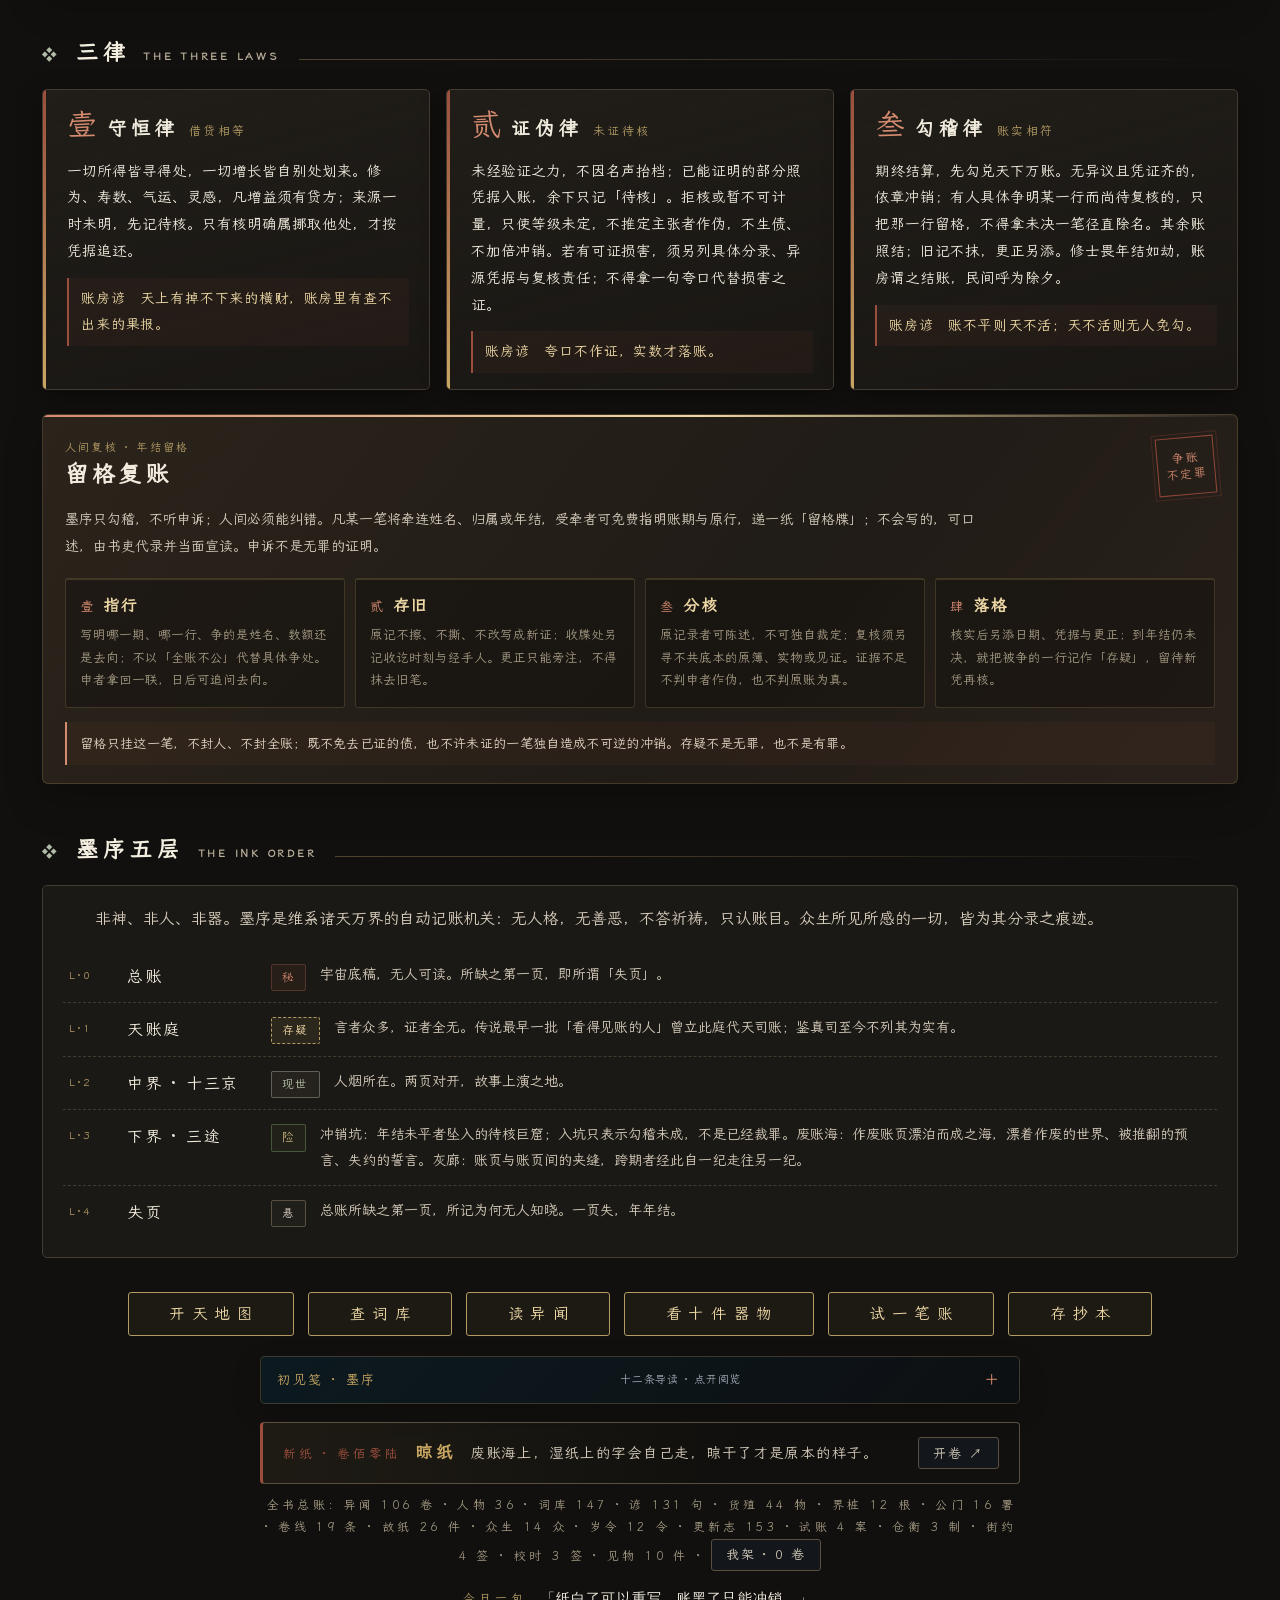
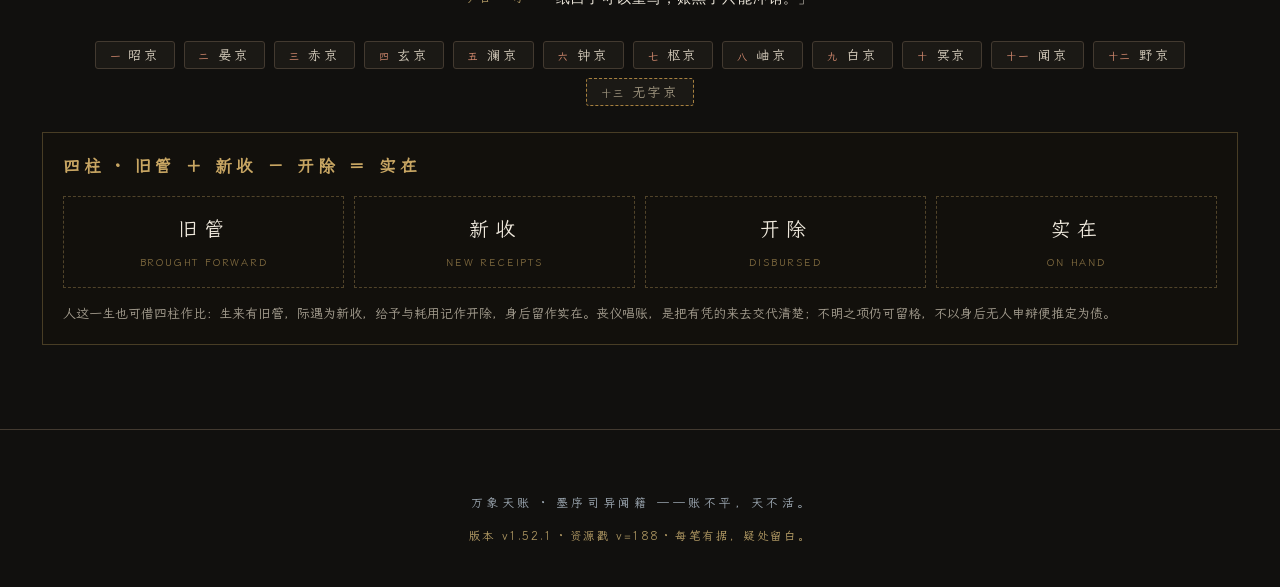
==== commit 34cbd00a: "v1.52.1 顶栏收边 · 旧档换新 - 窄屏吸顶导航回落到视口最顶端（原停在 24px，状态栏底下会漏出滚动正文）：整条导航背景自顶端铺起，安全区改由导航条内边距承担 - 顶栏不再叠一层假状态栏高" ====
--- a/index.html
+++ b/index.html
@@ -29,7 +29,7 @@
 <link rel="icon" href="data:image/svg+xml,%3Csvg xmlns='http://www.w3.org/2000/svg' viewBox='0 0 64 64'%3E%3Crect width='64' height='64' rx='10' fill='%2311100e'/%3E%3Crect x='8' y='8' width='48' height='48' rx='6' fill='none' stroke='%23c0402e' stroke-width='2'/%3E%3Ctext x='32' y='45' font-size='34' text-anchor='middle' fill='%23c8a35a' font-family='serif'%3E%E8%B4%A6%3C/text%3E%3C/svg%3E">
 <!-- 自托管霞鹜文楷 Lite：页面无需依赖第三方字体/CDN，离线也能正确显示中文 -->
 <link rel="stylesheet" href="assets/fonts/lxgwwenkailite-regular.css">
-<link rel="stylesheet" href="assets/style.css?v=187">
+<link rel="stylesheet" href="assets/style.css?v=188">
 </head>
 <body>
 <a class="skip-link" href="#main">跳至正文</a>
@@ -446,32 +446,32 @@
 <footer class="foot">
   <p class="ticker" id="ticker" aria-live="off"></p>
   <p class="footline">万象天账 · 墨序司异闻籍 ——账不平，天不活。</p>
-  <p class="ver">版本 v1.52.0 · 资源戳 v=187 · 每笔有据，疑处留白。</p>
+  <p class="ver">版本 v1.52.1 · 资源戳 v=188 · 每笔有据，疑处留白。</p>
 </footer>
 
-<script src="data/core.js?v=187"></script>
-<script src="data/cities.js?v=187"></script>
-<script src="data/places.js?v=187"></script>
-<script src="data/beings.js?v=187"></script>
-<script src="data/timeline.js?v=187"></script>
-<script src="data/suiling.js?v=187"></script>
-<script src="data/organs.js?v=187"></script>
-<script src="data/arcs.js?v=187"></script>
-<script src="data/docs.js?v=187"></script>
-<script src="data/lexicon.js?v=187"></script>
-  <script src="data/sayings.js?v=187"></script>
-  <script src="data/goods.js?v=187"></script>
-  <script src="data/stakes.js?v=187"></script>
-<script src="data/stories.js?v=187"></script>
-<script src="data/characters.js?v=187"></script>
-<script src="data/relations.js?v=187"></script>
-<script src="data/updates.js?v=187"></script>
-<script src="data/trials.js?v=187"></script>
-<script src="data/granaries.js?v=187"></script>
-<script src="data/relay.js?v=187"></script>
-<script src="data/daily.js?v=187"></script>
-<script src="data/observatory.js?v=187"></script>
-<script src="data/artifacts.js?v=187"></script>
-<script src="assets/app.js?v=187"></script>
+<script src="data/core.js?v=188"></script>
+<script src="data/cities.js?v=188"></script>
+<script src="data/places.js?v=188"></script>
+<script src="data/beings.js?v=188"></script>
+<script src="data/timeline.js?v=188"></script>
+<script src="data/suiling.js?v=188"></script>
+<script src="data/organs.js?v=188"></script>
+<script src="data/arcs.js?v=188"></script>
+<script src="data/docs.js?v=188"></script>
+<script src="data/lexicon.js?v=188"></script>
+  <script src="data/sayings.js?v=188"></script>
+  <script src="data/goods.js?v=188"></script>
+  <script src="data/stakes.js?v=188"></script>
+<script src="data/stories.js?v=188"></script>
+<script src="data/characters.js?v=188"></script>
+<script src="data/relations.js?v=188"></script>
+<script src="data/updates.js?v=188"></script>
+<script src="data/trials.js?v=188"></script>
+<script src="data/granaries.js?v=188"></script>
+<script src="data/relay.js?v=188"></script>
+<script src="data/daily.js?v=188"></script>
+<script src="data/observatory.js?v=188"></script>
+<script src="data/artifacts.js?v=188"></script>
+<script src="assets/app.js?v=188"></script>
 </body>
 </html>
--- a/assets/style.css
+++ b/assets/style.css
@@ -13,7 +13,8 @@
   --safe-area-right:var(--system-safe-area-right);
   --safe-area-bottom:var(--system-safe-area-bottom);
   --safe-area-left:var(--system-safe-area-left);
-  --mobile-statusbar-top:max(var(--safe-area-top),24px);
+  /* 旧值：曾用于给吸顶导航假让位，现已由导航条内边距承担，仅作兼容保留 */
+  --mobile-statusbar-top:var(--safe-area-top);
   --ink:#11100e; --ink2:#1a1815; --ink3:#2b261f; --panel:#211e19;
   --line:#5a5042; --line2:#433a30; --dim:#b6aa96;
   --gold:#c8a663; --gold2:#ecd7a5; --golddim:#b39764;
@@ -31,7 +32,7 @@
 @supports (padding-top:env(safe-area-inset-top)){
   :root{--system-safe-area-top:env(safe-area-inset-top,0px);--system-safe-area-right:env(safe-area-inset-right,0px);--system-safe-area-bottom:env(safe-area-inset-bottom,0px);--system-safe-area-left:env(safe-area-inset-left,0px)}
 }
-html.standalone-app{--safe-area-top:max(var(--system-safe-area-top),44px);--mobile-statusbar-top:max(var(--system-safe-area-top),44px)}
+html.standalone-app{--safe-area-top:max(var(--system-safe-area-top),44px);--mobile-statusbar-top:var(--safe-area-top)}
 
 *{margin:0;padding:0;box-sizing:border-box}
 button{min-height:24px;touch-action:manipulation}
@@ -1778,13 +1779,13 @@
 @media(max-width:720px){
   .brand-seal{width:40px;height:40px;padding:4px 2px;font-size:9px;letter-spacing:.12em;text-indent:.12em}
   .reader-tools{position:relative;z-index:auto;padding-left:calc(14px + var(--safe-area-left));padding-right:calc(14px + var(--safe-area-right))}
-  .top{padding-top:calc(14px + var(--mobile-statusbar-top));padding-left:calc(12px + var(--safe-area-left));padding-right:calc(12px + var(--safe-area-right))}
-  .mobile-nav{top:var(--mobile-statusbar-top);padding-left:calc(12px + var(--safe-area-left));padding-right:calc(12px + var(--safe-area-right))}
-  .mobile-page-popover{width:min(360px,calc(100vw - 24px - var(--safe-area-left) - var(--safe-area-right)));max-height:min(calc(68dvh - var(--mobile-statusbar-top) - var(--safe-area-bottom)),560px)}
+  .top{padding-top:calc(16px + var(--safe-area-top));padding-left:calc(12px + var(--safe-area-left));padding-right:calc(12px + var(--safe-area-right))}
+  .mobile-nav{top:0;padding:calc(7px + var(--safe-area-top)) calc(12px + var(--safe-area-right)) 7px calc(12px + var(--safe-area-left))}
+  .mobile-page-popover{width:min(360px,calc(100vw - 24px - var(--safe-area-left) - var(--safe-area-right)));max-height:min(calc(68dvh - var(--safe-area-top) - var(--safe-area-bottom)),560px)}
   #main{padding-left:calc(12px + var(--safe-area-left));padding-right:calc(12px + var(--safe-area-right))}
   .foot{padding-left:calc(22px + var(--safe-area-left));padding-right:calc(22px + var(--safe-area-right));padding-bottom:calc(40px + var(--safe-area-bottom))}
-  .skip-link{top:calc(8px + var(--mobile-statusbar-top));left:calc(8px + var(--safe-area-left))}
-  .prog{top:var(--mobile-statusbar-top)}
+  .skip-link{top:calc(8px + var(--safe-area-top));left:calc(8px + var(--safe-area-left))}
+  .prog{top:0}
   .character-profile-heading{padding-left:calc(20px + var(--safe-area-left));padding-right:calc(20px + var(--safe-area-right))}
   .character-profile-body{padding-left:calc(20px + var(--safe-area-left));padding-right:calc(20px + var(--safe-area-right));padding-bottom:calc(28px + var(--safe-area-bottom))}
   .portrait-dialog{padding:calc(60px + var(--safe-area-top)) calc(12px + var(--safe-area-right)) calc(20px + var(--safe-area-bottom)) calc(12px + var(--safe-area-left))}
@@ -1817,14 +1818,17 @@
     padding-bottom:7px;
   }
   /* 极端情况下（导航尚未吸顶）也保证状态栏底下是纸色，不是正文 */
+  /* 遮罩必须在导航条（z-index 52）之下，只在导航尚未吸顶时替状态栏垫底色 */
   body::before{
     content:"";
-    position:fixed;top:0;left:0;right:0;z-index:59;
+    position:fixed;top:0;left:0;right:0;z-index:51;
     height:var(--safe-area-top);
     background:var(--ink);
     pointer-events:none;
   }
+  /* 顶栏：不再叠加 24px 的假状态栏高度，安全区一次给足即可 */
   .top{padding-top:calc(16px + var(--safe-area-top))}
+  .reader-tools{padding-top:0}
 }
 @media (orientation:landscape) and (max-width:900px){
   .mobile-nav{top:0;padding-top:calc(5px + var(--safe-area-top));padding-bottom:5px}
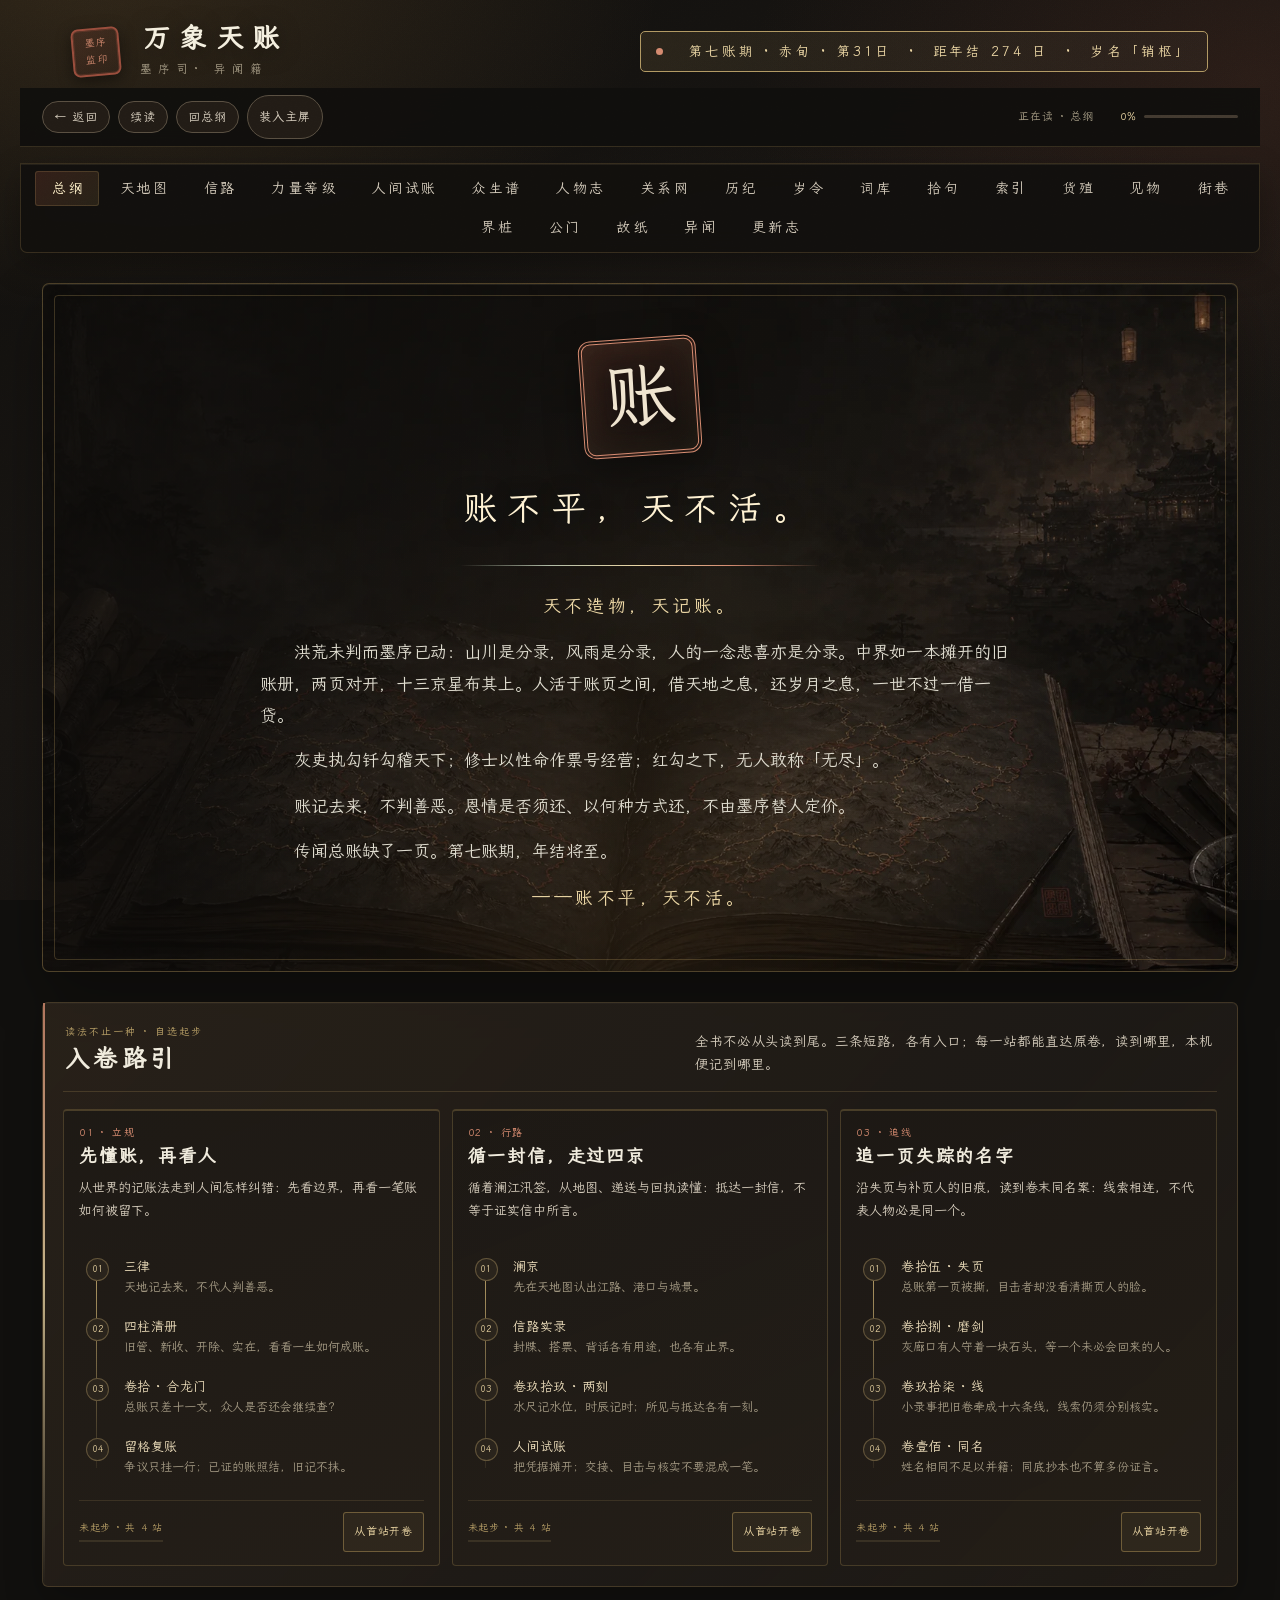
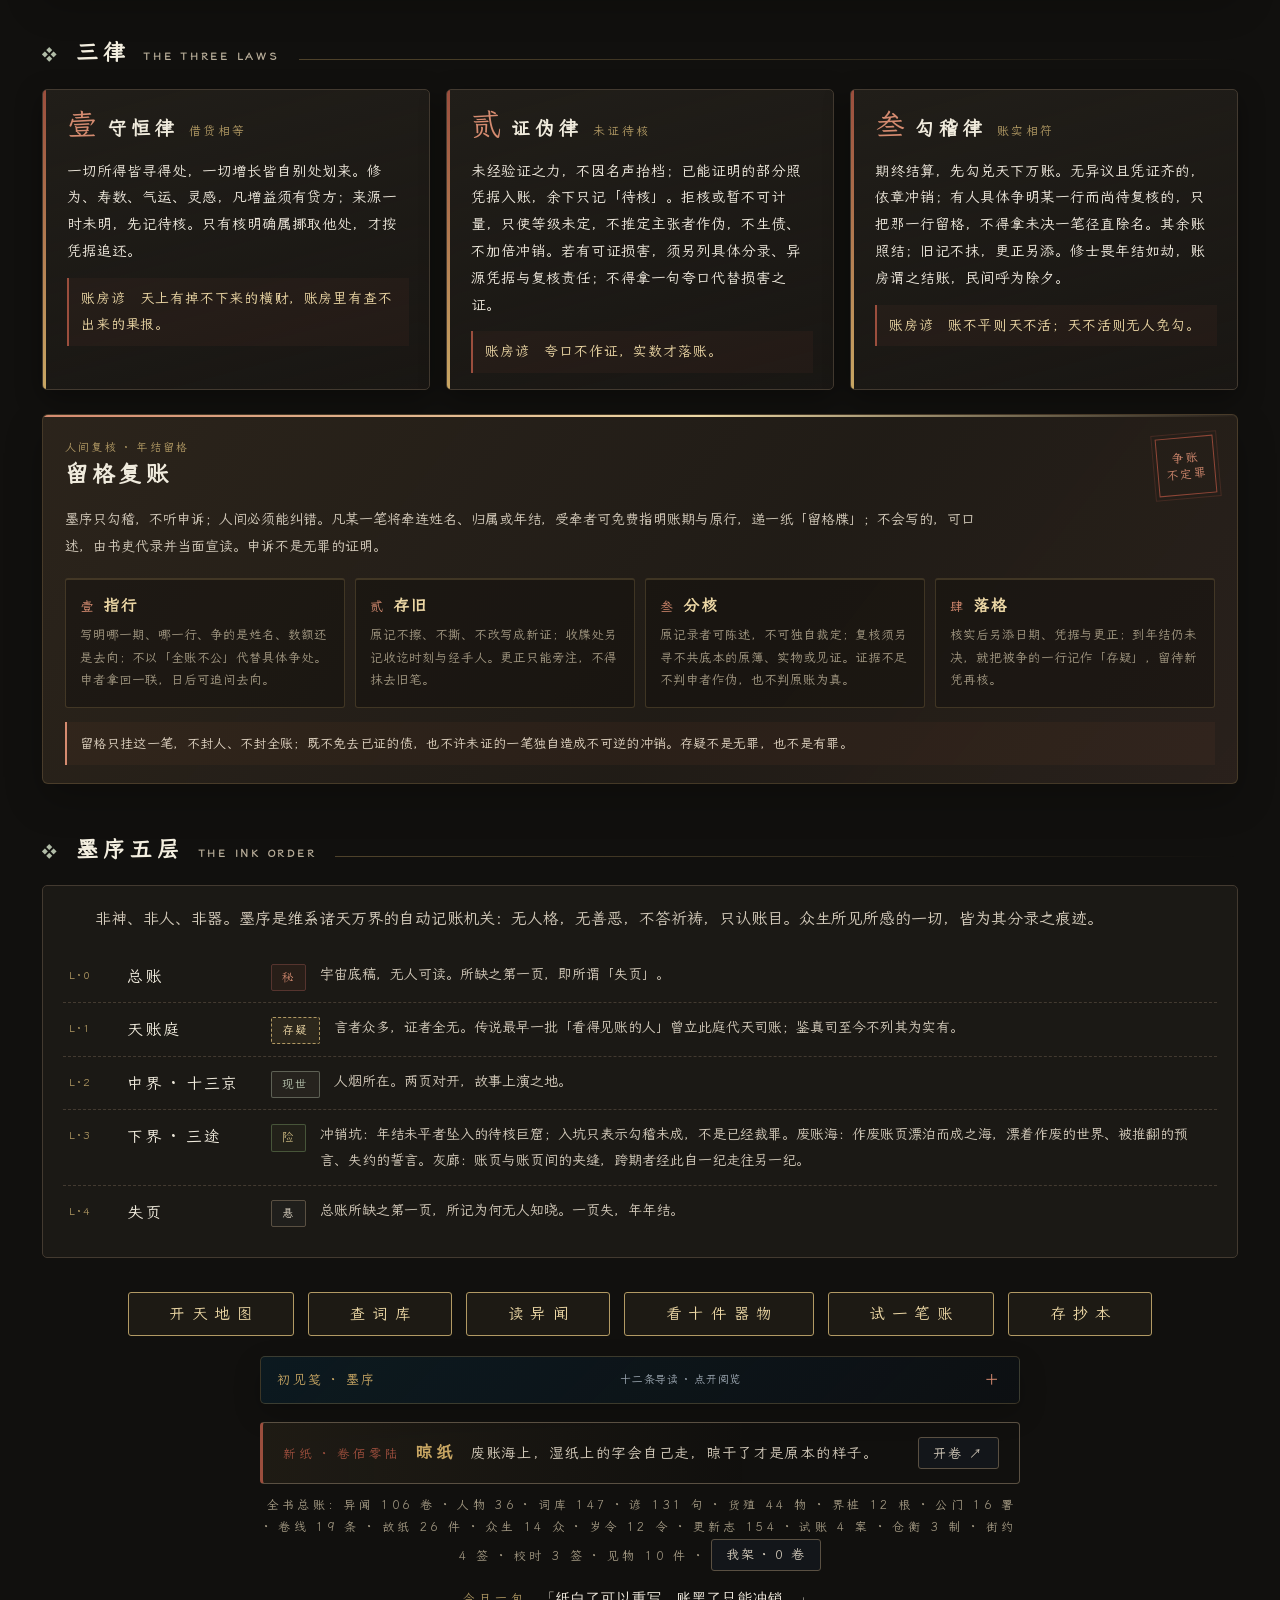
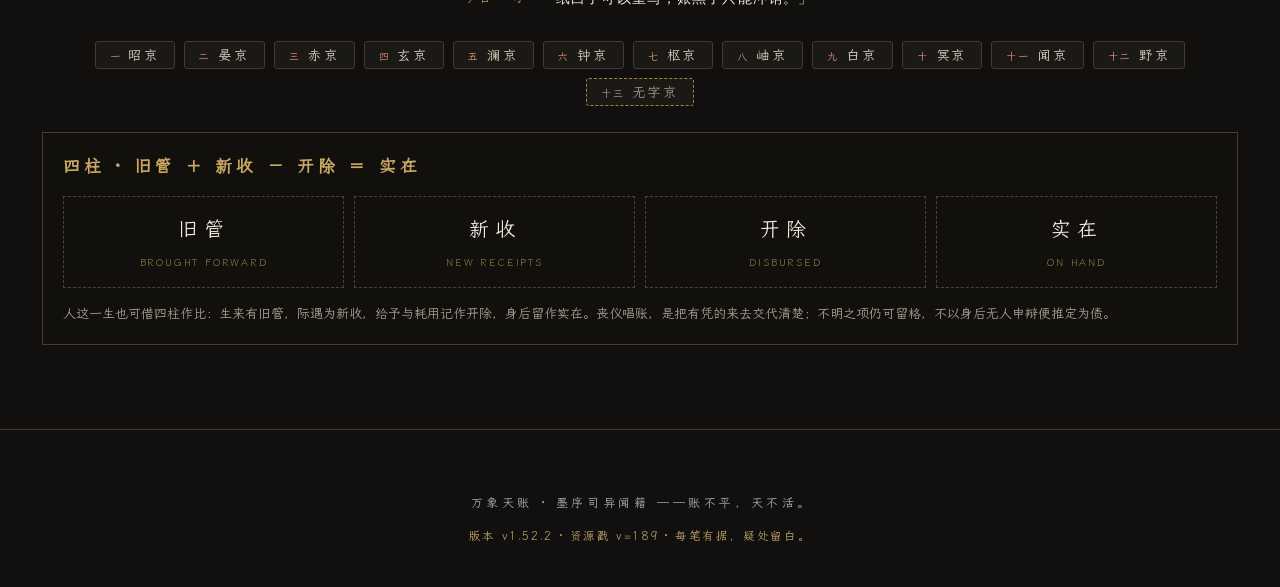
==== commit 58db731b: "v1.52.2 异闻配图 · 第四批 - 新增十幅异闻插图：卷贰拾贰《熄灯人》、卷贰拾叁《半句》、卷贰拾陆《半名》、卷贰拾柒《账平》、卷贰拾捌《河账》、卷贰拾玖《桩退》、卷叁拾《冷茶》、卷叁拾壹《唱灯" ====
--- a/index.html
+++ b/index.html
@@ -29,7 +29,7 @@
 <link rel="icon" href="data:image/svg+xml,%3Csvg xmlns='http://www.w3.org/2000/svg' viewBox='0 0 64 64'%3E%3Crect width='64' height='64' rx='10' fill='%2311100e'/%3E%3Crect x='8' y='8' width='48' height='48' rx='6' fill='none' stroke='%23c0402e' stroke-width='2'/%3E%3Ctext x='32' y='45' font-size='34' text-anchor='middle' fill='%23c8a35a' font-family='serif'%3E%E8%B4%A6%3C/text%3E%3C/svg%3E">
 <!-- 自托管霞鹜文楷 Lite：页面无需依赖第三方字体/CDN，离线也能正确显示中文 -->
 <link rel="stylesheet" href="assets/fonts/lxgwwenkailite-regular.css">
-<link rel="stylesheet" href="assets/style.css?v=188">
+<link rel="stylesheet" href="assets/style.css?v=189">
 </head>
 <body>
 <a class="skip-link" href="#main">跳至正文</a>
@@ -446,32 +446,32 @@
 <footer class="foot">
   <p class="ticker" id="ticker" aria-live="off"></p>
   <p class="footline">万象天账 · 墨序司异闻籍 ——账不平，天不活。</p>
-  <p class="ver">版本 v1.52.1 · 资源戳 v=188 · 每笔有据，疑处留白。</p>
+  <p class="ver">版本 v1.52.2 · 资源戳 v=189 · 每笔有据，疑处留白。</p>
 </footer>
 
-<script src="data/core.js?v=188"></script>
-<script src="data/cities.js?v=188"></script>
-<script src="data/places.js?v=188"></script>
-<script src="data/beings.js?v=188"></script>
-<script src="data/timeline.js?v=188"></script>
-<script src="data/suiling.js?v=188"></script>
-<script src="data/organs.js?v=188"></script>
-<script src="data/arcs.js?v=188"></script>
-<script src="data/docs.js?v=188"></script>
-<script src="data/lexicon.js?v=188"></script>
-  <script src="data/sayings.js?v=188"></script>
-  <script src="data/goods.js?v=188"></script>
-  <script src="data/stakes.js?v=188"></script>
-<script src="data/stories.js?v=188"></script>
-<script src="data/characters.js?v=188"></script>
-<script src="data/relations.js?v=188"></script>
-<script src="data/updates.js?v=188"></script>
-<script src="data/trials.js?v=188"></script>
-<script src="data/granaries.js?v=188"></script>
-<script src="data/relay.js?v=188"></script>
-<script src="data/daily.js?v=188"></script>
-<script src="data/observatory.js?v=188"></script>
-<script src="data/artifacts.js?v=188"></script>
-<script src="assets/app.js?v=188"></script>
+<script src="data/core.js?v=189"></script>
+<script src="data/cities.js?v=189"></script>
+<script src="data/places.js?v=189"></script>
+<script src="data/beings.js?v=189"></script>
+<script src="data/timeline.js?v=189"></script>
+<script src="data/suiling.js?v=189"></script>
+<script src="data/organs.js?v=189"></script>
+<script src="data/arcs.js?v=189"></script>
+<script src="data/docs.js?v=189"></script>
+<script src="data/lexicon.js?v=189"></script>
+  <script src="data/sayings.js?v=189"></script>
+  <script src="data/goods.js?v=189"></script>
+  <script src="data/stakes.js?v=189"></script>
+<script src="data/stories.js?v=189"></script>
+<script src="data/characters.js?v=189"></script>
+<script src="data/relations.js?v=189"></script>
+<script src="data/updates.js?v=189"></script>
+<script src="data/trials.js?v=189"></script>
+<script src="data/granaries.js?v=189"></script>
+<script src="data/relay.js?v=189"></script>
+<script src="data/daily.js?v=189"></script>
+<script src="data/observatory.js?v=189"></script>
+<script src="data/artifacts.js?v=189"></script>
+<script src="assets/app.js?v=189"></script>
 </body>
 </html>
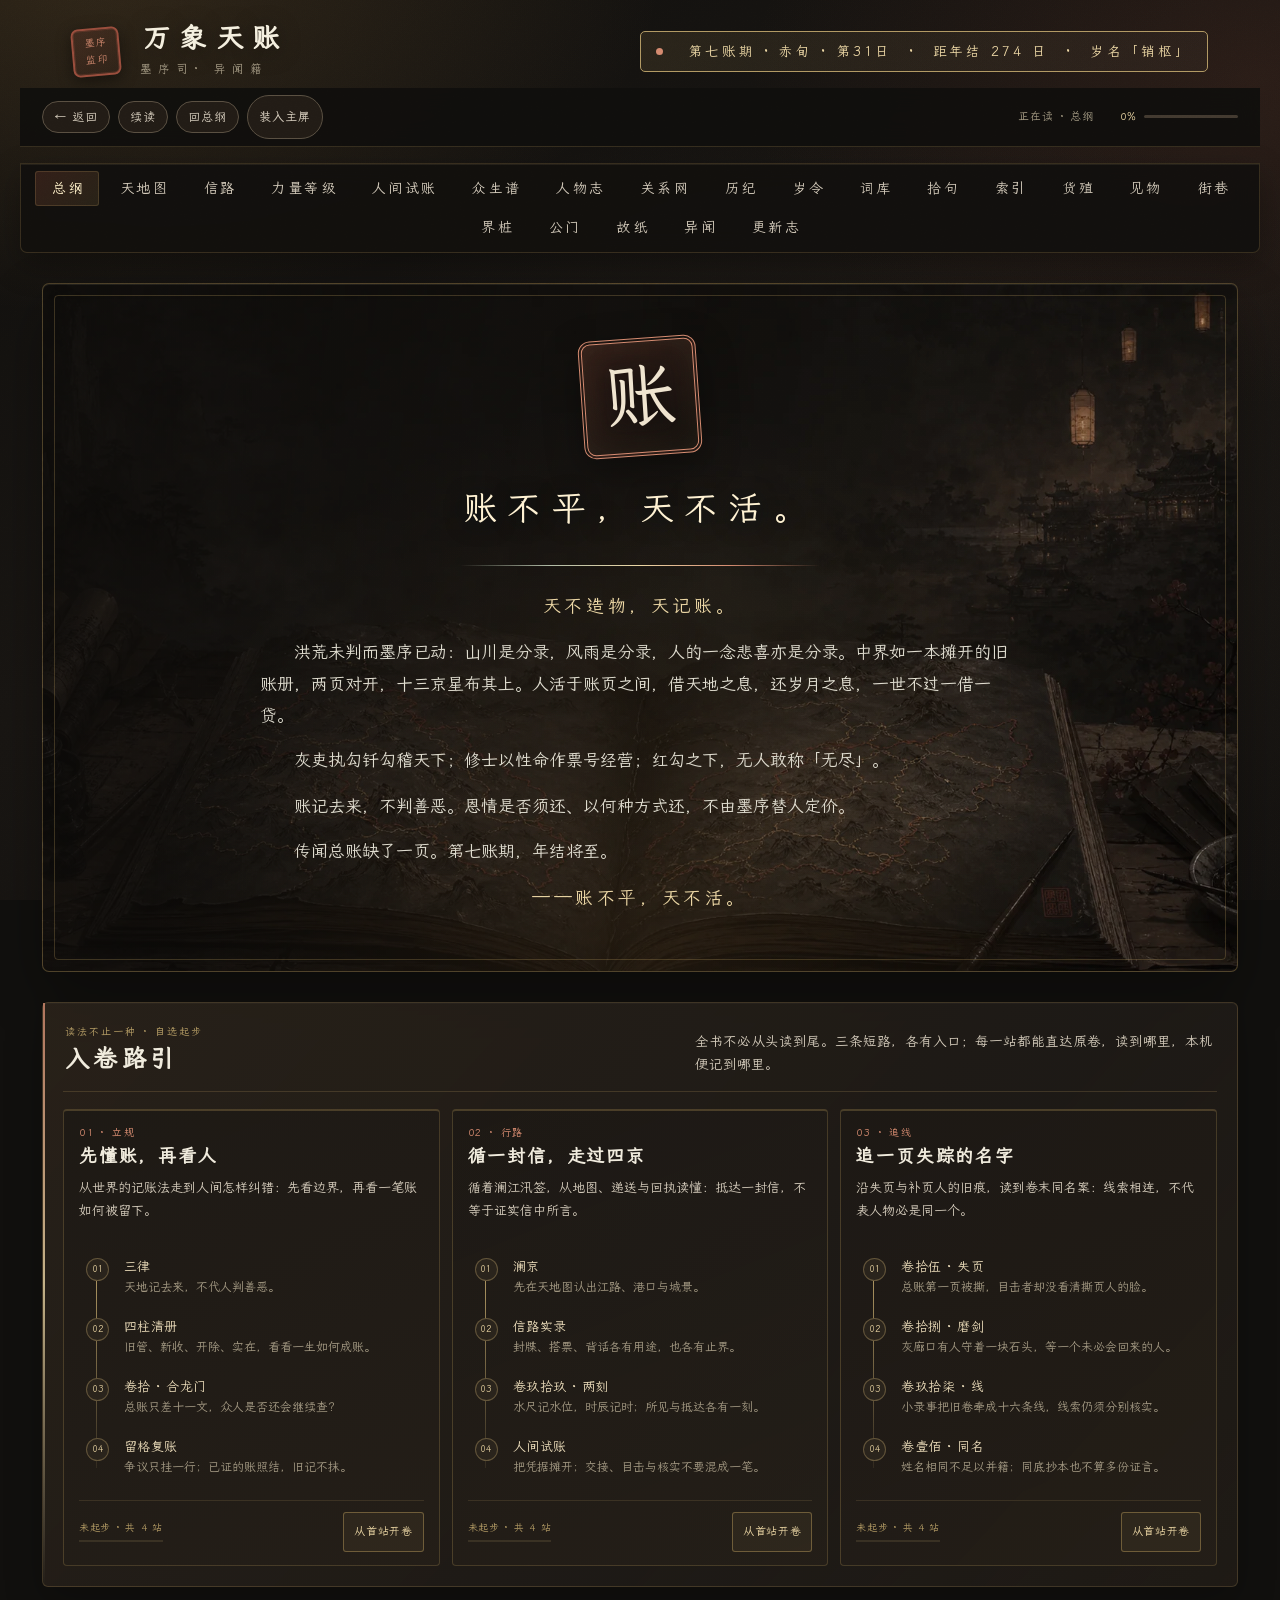
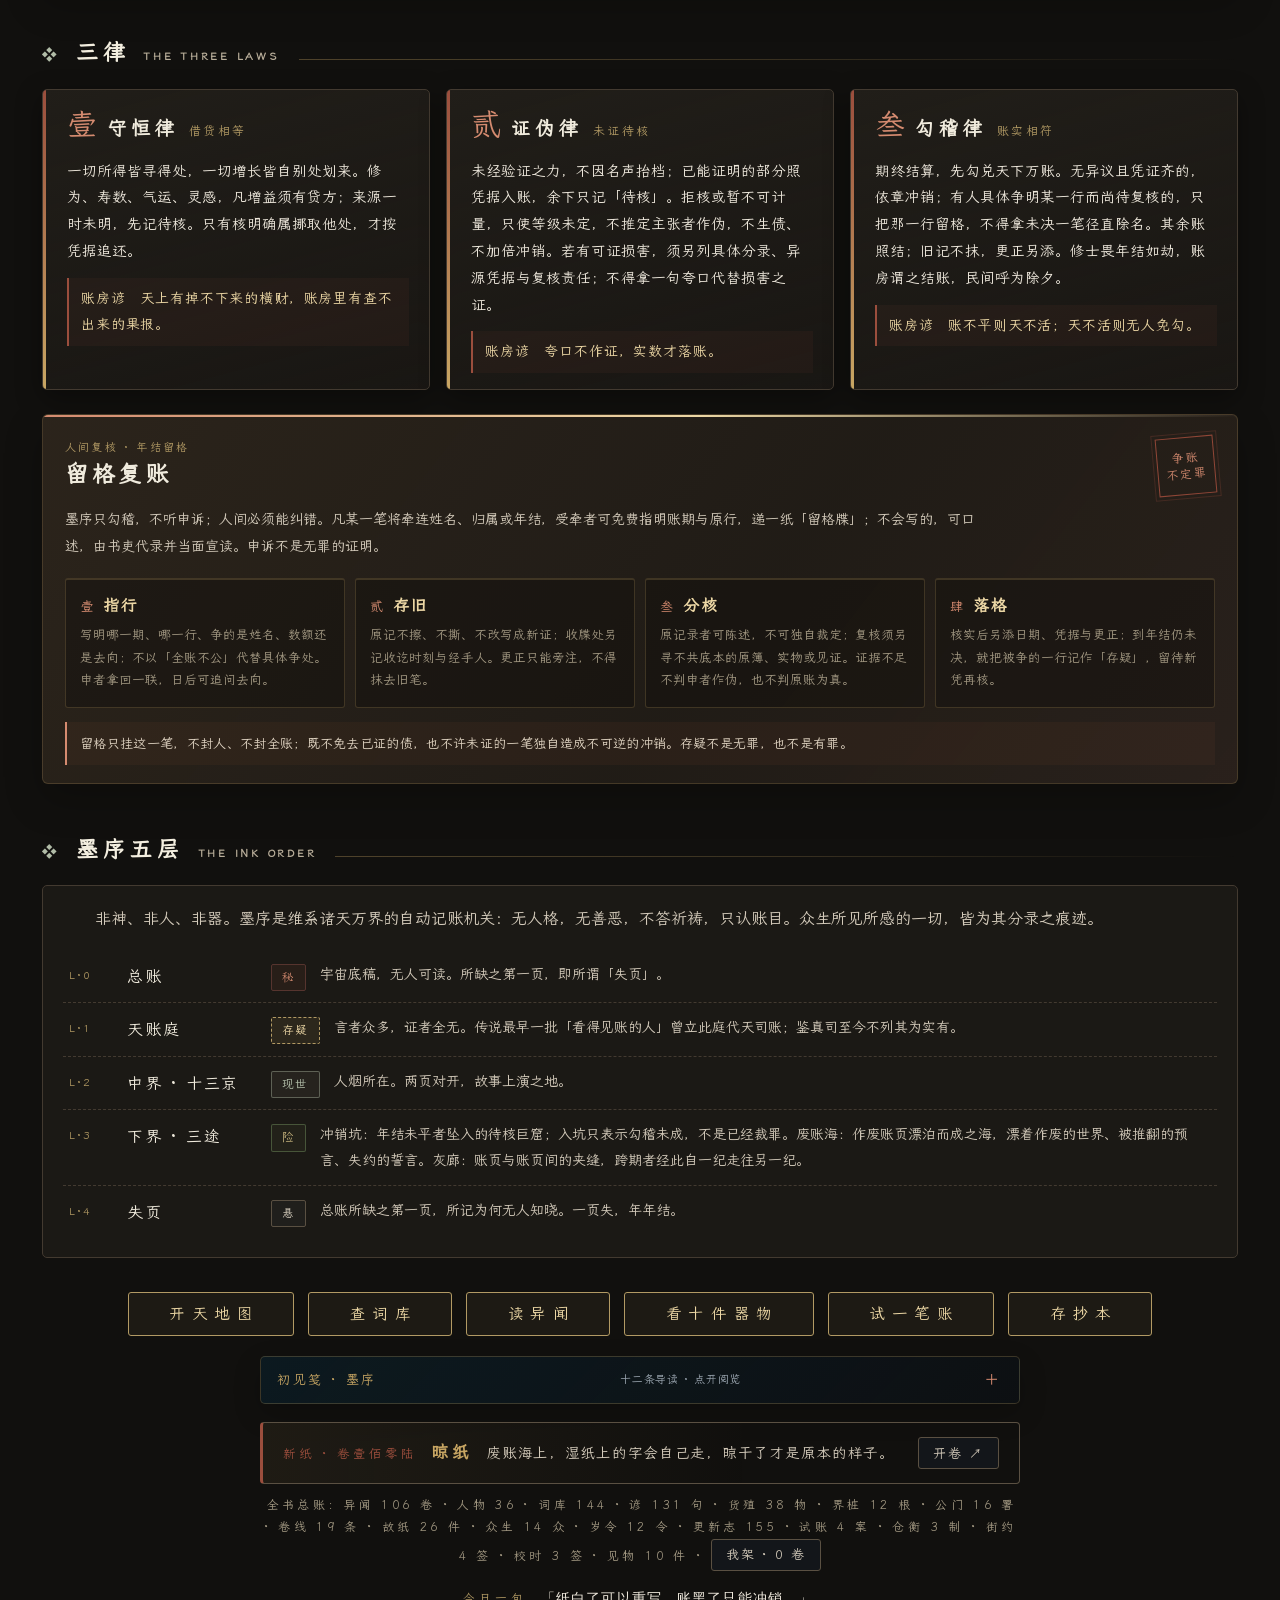
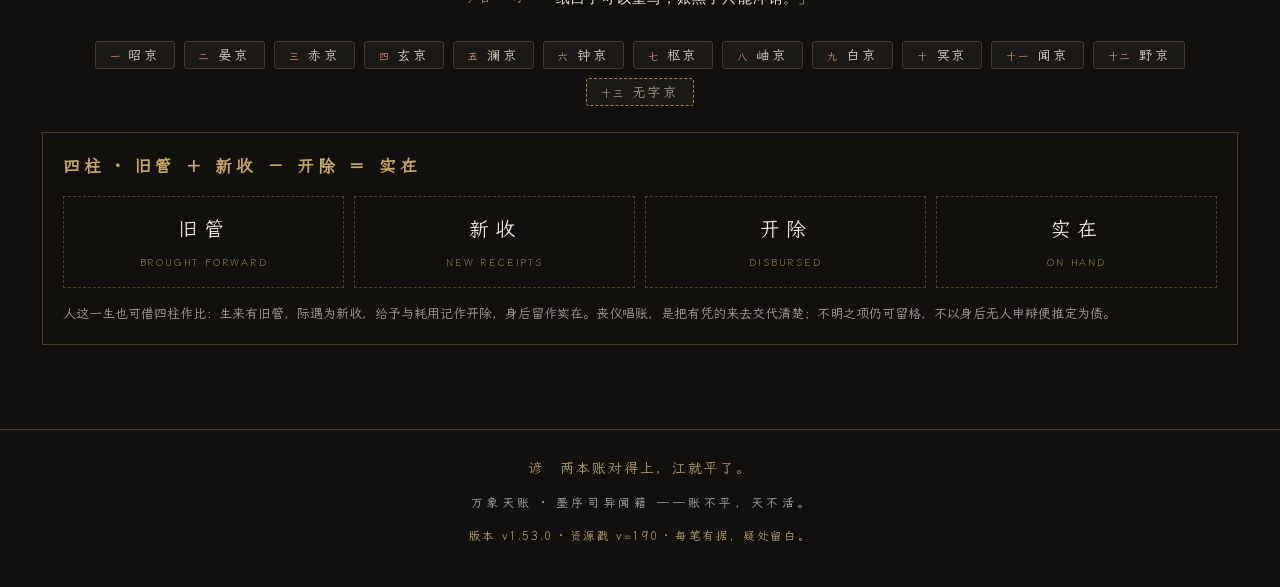
==== commit d332c129: "v1.53.0 地图卷宗 · 七种开法同一版面 天地图「图与链接很乱很怪」的老毛病，根在三处：  一、卷宗面板是塌了的双列栅格。源规则 grid-template-columns 是 「窄栏＋宽栏」，" ====
--- a/index.html
+++ b/index.html
@@ -29,7 +29,7 @@
 <link rel="icon" href="data:image/svg+xml,%3Csvg xmlns='http://www.w3.org/2000/svg' viewBox='0 0 64 64'%3E%3Crect width='64' height='64' rx='10' fill='%2311100e'/%3E%3Crect x='8' y='8' width='48' height='48' rx='6' fill='none' stroke='%23c0402e' stroke-width='2'/%3E%3Ctext x='32' y='45' font-size='34' text-anchor='middle' fill='%23c8a35a' font-family='serif'%3E%E8%B4%A6%3C/text%3E%3C/svg%3E">
 <!-- 自托管霞鹜文楷 Lite：页面无需依赖第三方字体/CDN，离线也能正确显示中文 -->
 <link rel="stylesheet" href="assets/fonts/lxgwwenkailite-regular.css">
-<link rel="stylesheet" href="assets/style.css?v=189">
+<link rel="stylesheet" href="assets/style.css?v=190">
 </head>
 <body>
 <a class="skip-link" href="#main">跳至正文</a>
@@ -165,13 +165,6 @@
   <section id="pg-map" class="page">
     <h3 class="sec-title"><span>天地图</span><em>THE WORLD LEDGER</em></h3>
     <p class="lead" id="mapLead"></p>
-    <section class="place-atlas" aria-labelledby="placeAtlasTitle">
-      <div class="place-atlas-head">
-        <div><span class="place-atlas-kicker">中界地物 · 地图卷宗</span><h3 id="placeAtlasTitle">图上未尽之处</h3></div>
-        <p id="placeAtlasNote">地物就近列签；点选后，图景与设定在地图卷宗内展开。京城、道桥、地标与界桩也各有对应图像。</p>
-      </div>
-      <div class="place-atlas-grid" id="placeAtlasGrid" role="group" aria-label="选择一处地物，在地图卷宗中查看"></div>
-    </section>
     <div class="map-flex">
       <div class="map-wrap">
         <svg id="mapSvg" viewBox="0 0 1000 760" role="group" aria-label="可交互中界账图。使用 Tab 浏览京、道路、桥、地标、地物与界桩，按回车查看对应图文卷宗。"></svg>
@@ -179,6 +172,14 @@
       <aside id="cityDetail" class="city-detail" aria-live="polite"></aside>
     </div>
     <div class="map-legend" id="mapLegend"></div>
+    <details class="place-atlas" id="placeAtlas">
+      <summary class="place-atlas-head">
+        <span class="place-atlas-mark" aria-hidden="true"></span>
+        <span class="place-atlas-titles"><span class="place-atlas-kicker">中界地物 · 地图卷宗</span><span class="place-atlas-title" id="placeAtlasTitle">图上未尽之处</span></span>
+        <span class="place-atlas-note" id="placeAtlasNote">地物就近列签；点选后，图景与设定在地图卷宗内展开。京城、道桥、地标与界桩也各有对应图像。</span>
+      </summary>
+      <div class="place-atlas-grid" id="placeAtlasGrid" role="group" aria-label="选择一处地物，在地图卷宗中查看"></div>
+    </details>
   </section>
 
   <!-- ================= 信路 ================= -->
@@ -446,32 +447,32 @@
 <footer class="foot">
   <p class="ticker" id="ticker" aria-live="off"></p>
   <p class="footline">万象天账 · 墨序司异闻籍 ——账不平，天不活。</p>
-  <p class="ver">版本 v1.52.2 · 资源戳 v=189 · 每笔有据，疑处留白。</p>
+  <p class="ver">版本 v1.53.0 · 资源戳 v=190 · 每笔有据，疑处留白。</p>
 </footer>
 
-<script src="data/core.js?v=189"></script>
-<script src="data/cities.js?v=189"></script>
-<script src="data/places.js?v=189"></script>
-<script src="data/beings.js?v=189"></script>
-<script src="data/timeline.js?v=189"></script>
-<script src="data/suiling.js?v=189"></script>
-<script src="data/organs.js?v=189"></script>
-<script src="data/arcs.js?v=189"></script>
-<script src="data/docs.js?v=189"></script>
-<script src="data/lexicon.js?v=189"></script>
-  <script src="data/sayings.js?v=189"></script>
-  <script src="data/goods.js?v=189"></script>
-  <script src="data/stakes.js?v=189"></script>
-<script src="data/stories.js?v=189"></script>
-<script src="data/characters.js?v=189"></script>
-<script src="data/relations.js?v=189"></script>
-<script src="data/updates.js?v=189"></script>
-<script src="data/trials.js?v=189"></script>
-<script src="data/granaries.js?v=189"></script>
-<script src="data/relay.js?v=189"></script>
-<script src="data/daily.js?v=189"></script>
-<script src="data/observatory.js?v=189"></script>
-<script src="data/artifacts.js?v=189"></script>
-<script src="assets/app.js?v=189"></script>
+<script src="data/core.js?v=190"></script>
+<script src="data/cities.js?v=190"></script>
+<script src="data/places.js?v=190"></script>
+<script src="data/beings.js?v=190"></script>
+<script src="data/timeline.js?v=190"></script>
+<script src="data/suiling.js?v=190"></script>
+<script src="data/organs.js?v=190"></script>
+<script src="data/arcs.js?v=190"></script>
+<script src="data/docs.js?v=190"></script>
+<script src="data/lexicon.js?v=190"></script>
+  <script src="data/sayings.js?v=190"></script>
+  <script src="data/goods.js?v=190"></script>
+  <script src="data/stakes.js?v=190"></script>
+<script src="data/stories.js?v=190"></script>
+<script src="data/characters.js?v=190"></script>
+<script src="data/relations.js?v=190"></script>
+<script src="data/updates.js?v=190"></script>
+<script src="data/trials.js?v=190"></script>
+<script src="data/granaries.js?v=190"></script>
+<script src="data/relay.js?v=190"></script>
+<script src="data/daily.js?v=190"></script>
+<script src="data/observatory.js?v=190"></script>
+<script src="data/artifacts.js?v=190"></script>
+<script src="assets/app.js?v=190"></script>
 </body>
 </html>
--- a/assets/style.css
+++ b/assets/style.css
@@ -321,17 +321,17 @@
 .city-detail{
   border:1px solid var(--line2);border-radius:6px;background:linear-gradient(170deg,var(--panel),rgba(31,27,23,.92));
   box-shadow:0 14px 40px rgba(0,0,0,.45);padding:20px 22px;scroll-margin-top:calc(92px + var(--safe-area-top));
-  display:grid;grid-template-columns:minmax(220px,310px) 1fr;gap:12px 26px;align-items:start;
+  display:grid;grid-template-columns:minmax(0,1fr);gap:10px;align-items:start;
 }
 .cd-kicker{font-size:11px;color:var(--dim);letter-spacing:.4em;margin-bottom:4px;font-family:var(--hei)}
 .cd-head{display:flex;align-items:baseline;gap:10px;flex-wrap:wrap}
 .cd-head h4{font-size:24px;color:#f0ebdd;letter-spacing:.24em;font-weight:600}
-.cd-scene{grid-column:1/-1;position:relative;isolation:isolate;width:min(100%,780px);aspect-ratio:16/9;margin:5px auto 10px;overflow:hidden;border:1px solid rgba(207,170,103,.38);border-radius:5px;background:#211e19;box-shadow:0 10px 28px rgba(0,0,0,.24)}
+.cd-scene{grid-column:1;position:relative;isolation:isolate;width:100%;aspect-ratio:16/9;margin:5px 0 10px;overflow:hidden;border:1px solid rgba(207,170,103,.38);border-radius:5px;background:#211e19;box-shadow:0 10px 28px rgba(0,0,0,.24)}
 .cd-scene-image{display:block;width:100%;height:100%;object-fit:cover;object-position:center;filter:saturate(.88) contrast(1.02)}
 .cd-scene::after{content:"";position:absolute;z-index:0;inset:35% 0 0;background:linear-gradient(180deg,transparent,rgba(20,15,12,.82));pointer-events:none}
 .cd-scene-caption{position:absolute;z-index:1;right:14px;bottom:10px;left:14px;display:flex;align-items:end;justify-content:space-between;gap:10px;color:#f0ebdd;text-shadow:0 1px 8px rgba(0,0,0,.8);font:11px/1.55 var(--hei);letter-spacing:.08em}
 .cd-scene-label{color:var(--gold2)}
-.cd-site{grid-column:1/-1;min-width:0;padding:10px;border:1px solid rgba(200,166,99,.2);border-radius:4px;background:rgba(18,17,15,.4)}
+.cd-site{grid-column:1;min-width:0;padding:10px;border:1px solid rgba(200,166,99,.2);border-radius:4px;background:rgba(18,17,15,.4)}
 .cd-site-kicker{margin-bottom:4px;color:var(--golddim);font:10px/1.6 var(--hei);letter-spacing:.14em}
 .cd-site .cd-scene{width:100%;margin:0;aspect-ratio:16/9}
 .cd-site-note{margin-top:7px;color:var(--silk2);font:12px/1.75 var(--song)}
@@ -358,12 +358,21 @@
 .lg-pit{width:12px;height:12px;border:1.5px dashed #7a4a30;border-radius:50%;display:inline-block}
 
 /* ---------- 天地图卷首的地物图签：不再把图像留在页尾 ---------- */
-.place-atlas{margin:15px 0 12px;padding:15px 16px 12px;border:1px solid rgba(200,166,99,.28);border-radius:7px;background:linear-gradient(145deg,rgba(38,33,28,.84),rgba(15,20,26,.94));box-shadow:0 12px 32px rgba(0,0,0,.2)}
-.place-atlas-head{display:flex;align-items:end;justify-content:space-between;gap:18px;margin-bottom:11px;padding:0 2px 10px;border-bottom:1px solid rgba(200,166,99,.2)}
+/* v1.53.0 地物签谱：由「页面上方横铺的二十格图册」改为「图例之后的折叠抽屉」，默认收起，不再抢地图的版面 */
+.place-atlas{margin:13px 0 12px;padding:0;border:1px solid rgba(200,166,99,.28);border-radius:7px;background:linear-gradient(145deg,rgba(38,33,28,.84),rgba(15,20,26,.94));box-shadow:0 12px 32px rgba(0,0,0,.2)}
+.place-atlas-head{display:flex;align-items:center;gap:13px;margin:0;padding:11px 14px;cursor:pointer;list-style:none;transition:background .2s}
+.place-atlas-head::-webkit-details-marker{display:none}
+.place-atlas-head::marker{content:''}
+.place-atlas-head:hover{background:rgba(200,166,99,.06)}
+.place-atlas-head:focus-visible{outline:2px solid var(--gold2);outline-offset:-2px}
+.place-atlas-mark{flex:0 0 auto;width:8px;height:8px;margin-left:2px;border-right:1.5px solid var(--verm2);border-bottom:1.5px solid var(--verm2);transform:rotate(-45deg);transition:transform .25s}
+.place-atlas[open] .place-atlas-mark{transform:rotate(45deg)}
+.place-atlas[open] .place-atlas-head{border-bottom:1px solid rgba(200,166,99,.2)}
+.place-atlas-titles{display:grid;gap:2px;min-width:0}
 .place-atlas-kicker{color:var(--verm2);font:10px var(--hei);letter-spacing:.23em}
-.place-atlas-head h3{margin:3px 0 0;color:var(--gold2);font:600 clamp(19px,2.1vw,24px)/1.4 var(--kai);letter-spacing:.15em}
-.place-atlas-head>p{max-width:560px;margin:0;color:var(--silk3);font:12px/1.7 var(--hei)}
-.place-atlas-grid{display:grid;grid-auto-flow:column;grid-auto-columns:clamp(145px,15vw,176px);grid-template-rows:1fr;gap:9px;overflow-x:auto;overscroll-behavior-inline:contain;-webkit-overflow-scrolling:touch;scroll-snap-type:x proximity;scrollbar-width:thin;scrollbar-color:rgba(200,166,99,.36) transparent;padding:2px 2px 8px}
+.place-atlas-title{margin:0;color:var(--gold2);font:600 clamp(18px,2.1vw,23px)/1.4 var(--kai);letter-spacing:.15em}
+.place-atlas-note{max-width:560px;margin:0 0 0 auto;color:var(--silk3);font:12px/1.7 var(--hei);text-align:right}
+.place-atlas-grid{display:grid;grid-auto-flow:column;grid-auto-columns:clamp(145px,15vw,176px);grid-template-rows:1fr;gap:9px;overflow-x:auto;overscroll-behavior-inline:contain;-webkit-overflow-scrolling:touch;scroll-snap-type:x proximity;scrollbar-width:thin;scrollbar-color:rgba(200,166,99,.36) transparent;padding:12px 14px 14px}
 .place-atlas-card{display:flex;min-width:0;flex-direction:column;padding:0;overflow:hidden;scroll-snap-align:start;border:1px solid rgba(200,166,99,.19);border-radius:4px;background:rgba(18,17,15,.6);color:var(--silk);text-align:left;cursor:pointer;touch-action:manipulation;transition:border-color .2s,transform .2s,background .2s;}
 .place-atlas-card:hover{transform:translateY(-2px);border-color:rgba(200,166,99,.65)}
 .place-atlas-card:focus-visible{outline:2px solid var(--gold2);outline-offset:2px}
@@ -374,12 +383,16 @@
 .place-atlas-card-region{overflow:hidden;color:var(--dim);font:9px var(--hei);letter-spacing:.04em;text-overflow:ellipsis;white-space:nowrap}
 .place-atlas-card strong{overflow:hidden;color:var(--silk2);font:12px var(--kai);letter-spacing:.06em;text-overflow:ellipsis;white-space:nowrap}
 .place-atlas-card[aria-pressed=true] strong{color:var(--gold2)}
-@media(max-width:700px){.place-atlas{margin:12px 0 10px;padding:13px 10px 8px}.place-atlas-head{display:block;margin-bottom:9px}.place-atlas-head>p{margin-top:5px;font-size:11.5px}.place-atlas-grid{grid-auto-columns:minmax(142px,44vw);gap:8px}.place-atlas-card-meta{padding:6px 7px 8px}.place-atlas-card strong{font-size:11.5px}}
+@media(max-width:700px){.place-atlas{margin:11px 0 10px}.place-atlas-head{flex-wrap:wrap;gap:9px 11px;padding:10px 12px}.place-atlas-note{margin:0;text-align:left;font-size:11.5px}.place-atlas-grid{grid-auto-columns:minmax(142px,44vw);gap:8px}.place-atlas-card-meta{padding:6px 7px 8px}.place-atlas-card strong{font-size:11.5px}}
 @media(max-width:360px){.place-atlas-grid{grid-auto-columns:142px;gap:6px}.place-atlas-card-meta{padding-inline:6px}.place-atlas-card-region{font-size:8px}}
 @media(prefers-reduced-motion:reduce){.place-atlas-card,.place-atlas-thumb{transition:none}.place-atlas-card:hover{transform:none}}
 
 .lg-sea{width:22px;border-top:2px solid #60513a;border-radius:50%/100% 0 0 0;display:inline-block;transform:rotate(-2deg)}
 .lg-ghost{width:14px;height:10px;border:1.5px dashed #a07c45;display:inline-block;opacity:.7}
+/* v1.53.0 图例去歧：地标／页外地物／存疑之地三样原先共用一枚虚线方框，读者无从分辨 */
+.lg-lm{position:relative;display:inline-block;width:15px;height:11px;border-bottom:1.5px solid #8a2f1f}
+.lg-lm::after{content:'';position:absolute;left:50%;bottom:0;width:5px;height:5px;margin-left:-2.5px;border-radius:50%;background:#8a2f1f}
+.lg-doubt{width:13px;height:11px;display:inline-block;border:1.5px dashed rgba(123,147,168,.9);border-radius:2px;background:repeating-linear-gradient(45deg,rgba(123,147,168,.2) 0 3px,transparent 3px 6px)}
 .lg-spine{width:26px;border-top:2px dotted rgba(216,188,120,.85);display:inline-block;background:rgba(107,84,38,.5)}
 .lg-grid{width:14px;height:14px;display:inline-block;border:1px solid rgba(140,88,44,.5);
   background-image:linear-gradient(rgba(140,88,44,.5) 1px,transparent 1px),linear-gradient(90deg,rgba(140,88,44,.5) 1px,transparent 1px);
@@ -747,7 +760,7 @@
 .stake-card.sel{border-color:rgba(200,166,99,.55);box-shadow:0 0 0 1px rgba(200,166,99,.28),0 8px 22px rgba(0,0,0,.35)}
 .stake-card.sel .stake-acts{display:flex}
 .stake-acts .chip{margin:0}
-.cd-links{grid-column:2;display:flex;gap:8px;margin-top:12px;flex-wrap:wrap}
+.cd-links{grid-column:1;display:flex;align-items:center;gap:8px;margin-top:12px;flex-wrap:wrap}
 .cd-links .chip{margin:0}
 /* 人物志：索引卡只开独立详传弹窗，不在网格内撑高 */
 .net-deg{margin-left:8px;font-size:11px;color:var(--golddim);letter-spacing:.15em;font-family:var(--hei)}
@@ -896,11 +909,13 @@
 #shijuSuiling{display:grid;grid-template-columns:repeat(auto-fill,minmax(230px,1fr));gap:12px;margin-top:14px}
 #shijuTails{display:grid;grid-template-columns:repeat(auto-fill,minmax(330px,1fr));gap:12px;margin-top:14px}
 @media(max-width:560px){.shiju-city,#shijuTails{grid-template-columns:minmax(0,1fr)}}
-.cd-roads{margin-top:8px;padding-top:12px;border-top:1px dashed rgba(200,166,99,.3);display:flex;flex-wrap:wrap;gap:8px;grid-column:1 / -1}
+.cd-roads{margin-top:8px;padding-top:12px;border-top:1px dashed rgba(200,166,99,.3);display:flex;flex-wrap:wrap;gap:8px;grid-column:1}
 
 /* v0.17 铺卷：卷宗移列图下，左立（名签/塔/铭/京谚）右文（志/钩子/土产）横排 */
-.cd-kicker{grid-column:1 / -1;margin-bottom:2px}
-.cd-text,.cd-goods,.cd-hook,.cd-lat{grid-column:2}
+.cd-kicker{grid-column:1;margin-bottom:2px}
+/* 卷宗栏已改单栏：标题、塔、铭、谚、正文一律落第一栏，不再靠自动排布碰运气 */
+.cd-head,.cd-tower,.cd-motto,.cd-proverb{grid-column:1}
+.cd-text,.cd-goods,.cd-hook,.cd-lat{grid-column:1}
 .cd-roads b{display:block;flex:1 0 100%;color:var(--gold);font-size:12px;letter-spacing:.4em;margin-bottom:2px;font-family:var(--hei)}
 .cd-road{display:flex;width:100%;min-height:38px;gap:10px;align-items:baseline;padding:7px 10px;margin-bottom:6px;border:1px solid rgba(160,58,40,.25);border-radius:3px;cursor:pointer;background:rgba(92,36,27,.08);color:var(--silk2);font:inherit;text-align:left;transition:border-color .2s,background .2s}
 .cd-road:hover{border-color:var(--verm);background:rgba(155,78,61,.12)}
@@ -1721,7 +1736,7 @@
   .story .body{font-size:15px;line-height:1.92}
   .story-figure{float:none;width:100%;max-width:none;aspect-ratio:16/9;margin:14px 0 12px}
   .story .tail{padding-top:12px;font-size:13px}
-  .place-atlas-head{align-items:flex-start;flex-direction:column;gap:8px}
+  .place-atlas-head{align-items:flex-start;gap:8px}
   .nav button{padding:9px 11px;font-size:13px;letter-spacing:.12em;text-indent:.12em}
   .reader-tools{padding-inline:12px}
 }
@@ -1923,6 +1938,7 @@
   .place-atlas-card{scroll-snap-align:none}
 }
 .place-atlas-grid{scrollbar-width:thin}
+@media(prefers-reduced-motion:reduce){.place-atlas-mark{transition:none}}
 .place-atlas-grid::-webkit-scrollbar{height:6px}
 .place-atlas-grid::-webkit-scrollbar-thumb{border-radius:4px;background:rgba(200,166,99,.42)}
 .place-atlas-card{position:relative}
@@ -1971,3 +1987,40 @@
 }
 /* 三签校时第四签：签签成格 */
 .observatory-tabs{display:flex;flex-wrap:wrap}
+
+/* ---------- v1.53.0 地图卷宗：七种开法同一版面 ---------- */
+/* 一图多用者须注明「借景」，不让人以为点错了地方 */
+.cd-scene-caption{flex-wrap:wrap}
+.cd-scene-share{
+  flex:1 0 100%;margin-top:3px;padding-top:3px;
+  border-top:1px solid rgba(236,215,165,.18);
+  color:var(--golddim);font:10px/1.5 var(--hei);letter-spacing:.06em;
+}
+.cd-scene-share::before{content:'借景 · ';color:var(--verm2)}
+/* 卷宗内的去路：统一成带标签的小签行，不再时而行、时而签 */
+.cd-links-label{
+  flex:0 0 auto;color:var(--dim);
+  font:10px var(--hei);letter-spacing:.2em;
+}
+.cd-links::before{display:none}
+.cd-links .chip{margin:0}
+/* 道路清单：列表场景仍用整行，但与小签行同一套配色与圆角 */
+.cd-roads{gap:7px}
+.cd-roads b{flex:1 0 100%;margin-bottom:3px}
+.cd-road{
+  display:flex;align-items:baseline;gap:10px;width:100%;min-height:40px;
+  padding:8px 11px;margin:0;border:1px solid rgba(200,166,99,.24);border-radius:3px;
+  background:rgba(92,36,27,.08);color:var(--silk2);font:inherit;text-align:left;cursor:pointer;
+  transition:border-color .2s,background .2s,transform .2s;
+}
+.cd-road:hover{border-color:var(--golddim);background:rgba(200,166,99,.1);transform:translateX(2px)}
+.cd-road:focus-visible{outline:2px solid var(--gold2);outline-offset:2px}
+.cd-road .cr-name{flex:none;color:#e3c98d;font-family:var(--kai);font-size:14.5px;letter-spacing:.12em}
+.cd-road .cr-note{flex:1;min-width:0;color:var(--silk3);font-size:12px;letter-spacing:.03em}
+.cd-road::after{content:'↗';flex:none;color:var(--golddim);font-size:12px}
+/* 城中地物小图：与卷宗主图同宽同比例，不再忽宽忽窄 */
+.cd-site{margin-top:4px}
+.cd-site .cd-scene{margin:0 0 8px}
+@media (prefers-reduced-motion:reduce){
+  .cd-road:hover{transform:none}
+}
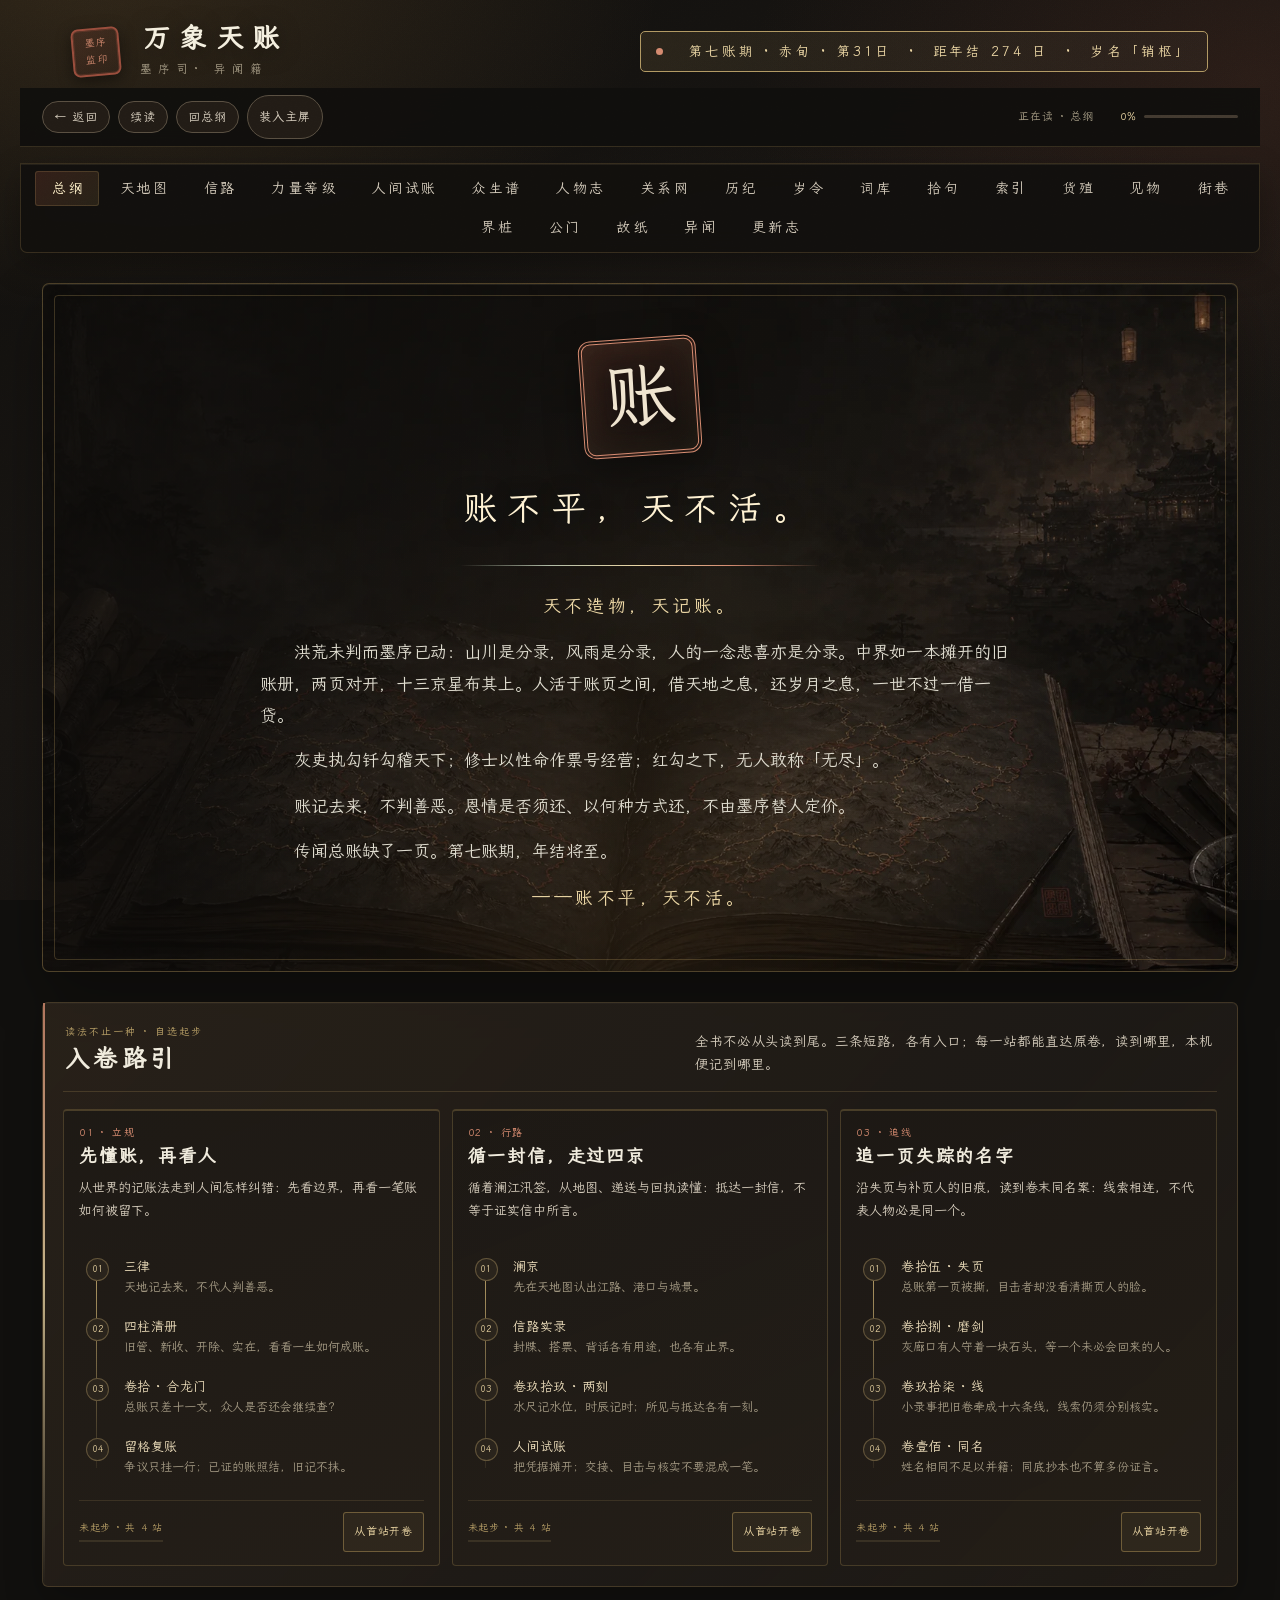
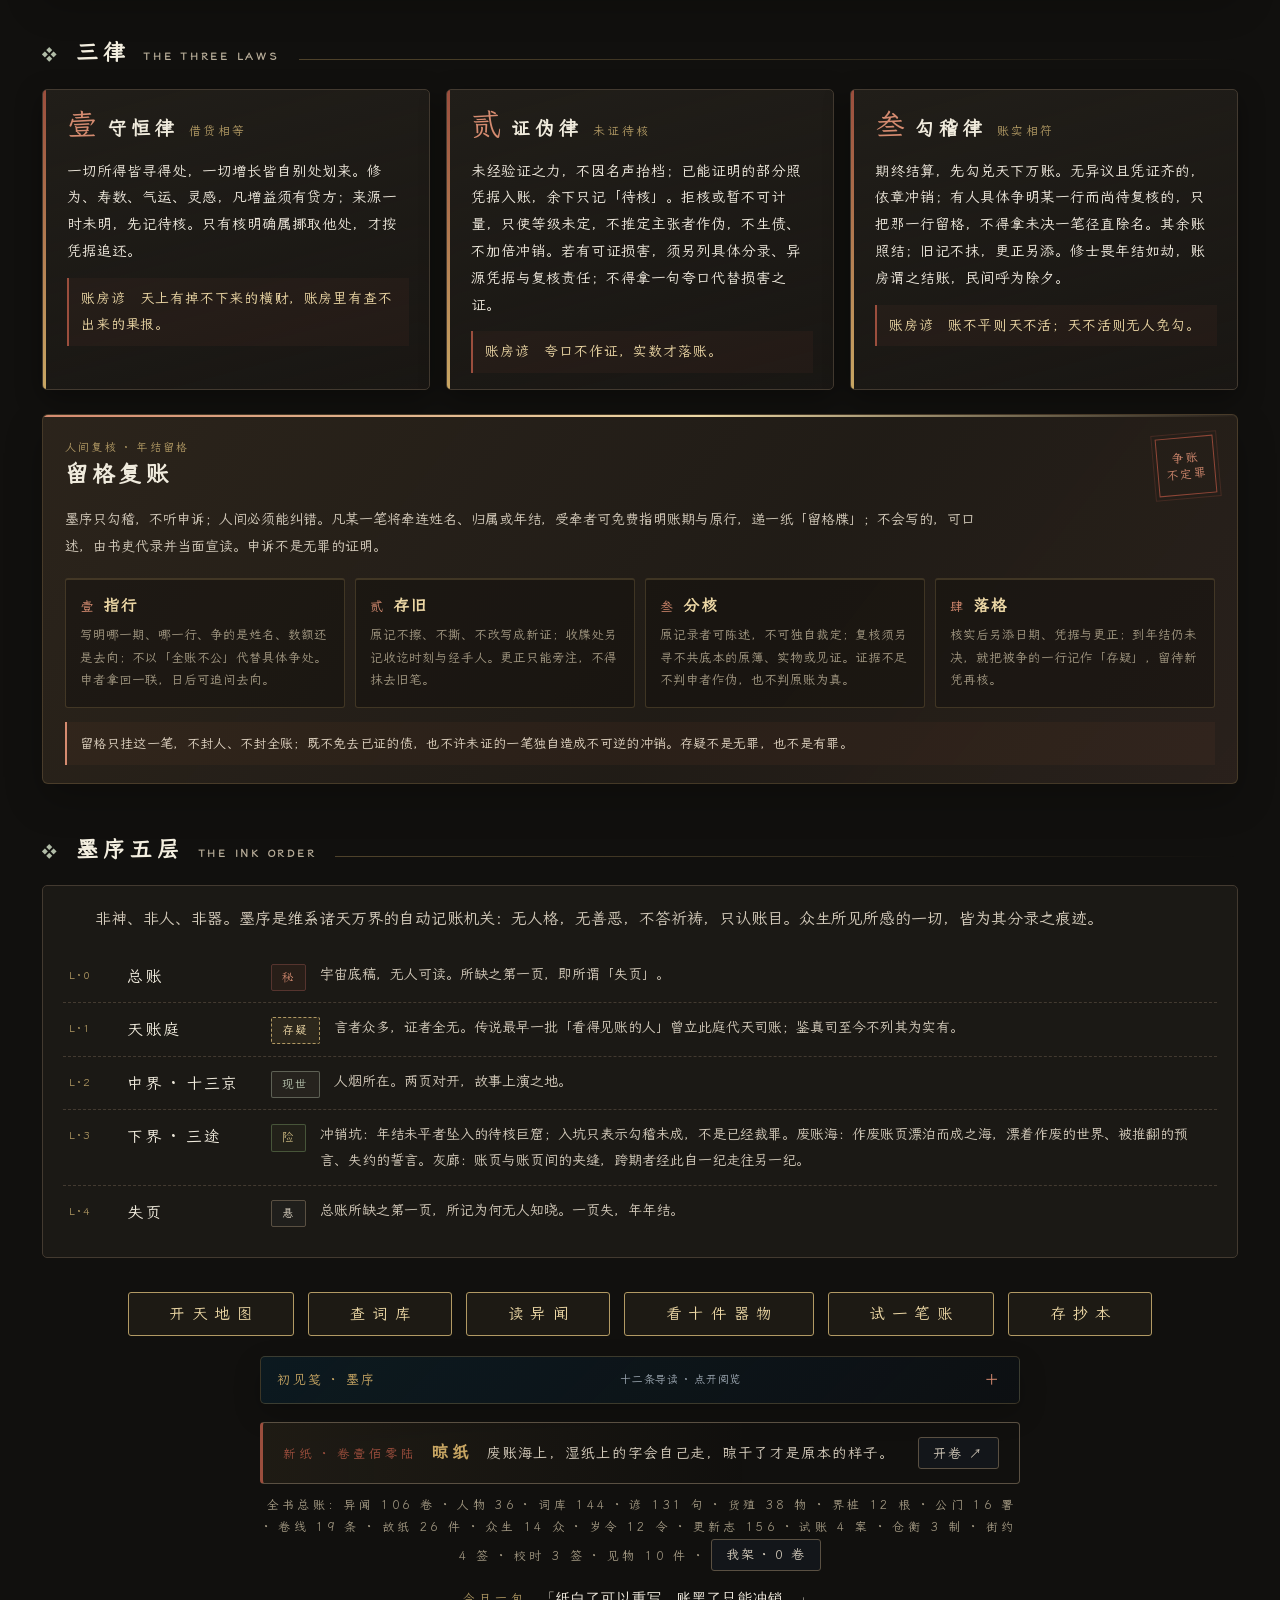
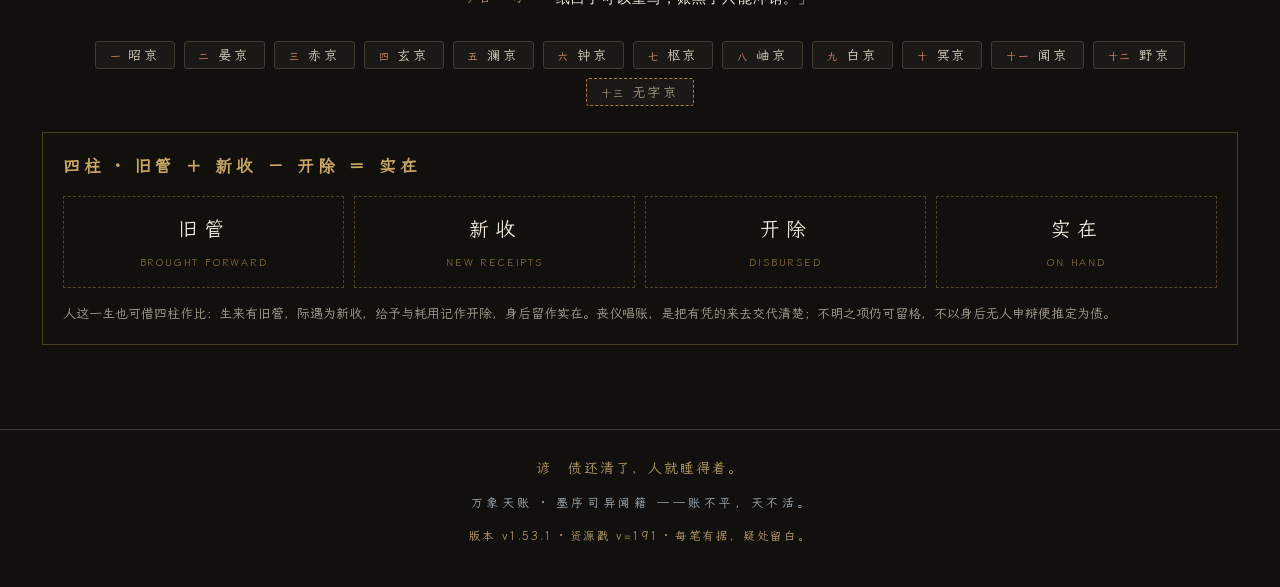
==== commit 86f41d28: "v1.53.1 异闻配图 · 第五批 新增十幅异闻插图，按卷序接第四批之后： 卷叁拾伍《首账》、卷叁拾陆《晒册》、卷叁拾柒《照差》、 卷叁拾捌《议息》、卷肆拾《校秤》、卷肆拾壹《抹痕》、 卷肆拾贰《灯" ====
--- a/index.html
+++ b/index.html
@@ -29,7 +29,7 @@
 <link rel="icon" href="data:image/svg+xml,%3Csvg xmlns='http://www.w3.org/2000/svg' viewBox='0 0 64 64'%3E%3Crect width='64' height='64' rx='10' fill='%2311100e'/%3E%3Crect x='8' y='8' width='48' height='48' rx='6' fill='none' stroke='%23c0402e' stroke-width='2'/%3E%3Ctext x='32' y='45' font-size='34' text-anchor='middle' fill='%23c8a35a' font-family='serif'%3E%E8%B4%A6%3C/text%3E%3C/svg%3E">
 <!-- 自托管霞鹜文楷 Lite：页面无需依赖第三方字体/CDN，离线也能正确显示中文 -->
 <link rel="stylesheet" href="assets/fonts/lxgwwenkailite-regular.css">
-<link rel="stylesheet" href="assets/style.css?v=190">
+<link rel="stylesheet" href="assets/style.css?v=191">
 </head>
 <body>
 <a class="skip-link" href="#main">跳至正文</a>
@@ -447,32 +447,32 @@
 <footer class="foot">
   <p class="ticker" id="ticker" aria-live="off"></p>
   <p class="footline">万象天账 · 墨序司异闻籍 ——账不平，天不活。</p>
-  <p class="ver">版本 v1.53.0 · 资源戳 v=190 · 每笔有据，疑处留白。</p>
+  <p class="ver">版本 v1.53.1 · 资源戳 v=191 · 每笔有据，疑处留白。</p>
 </footer>
 
-<script src="data/core.js?v=190"></script>
-<script src="data/cities.js?v=190"></script>
-<script src="data/places.js?v=190"></script>
-<script src="data/beings.js?v=190"></script>
-<script src="data/timeline.js?v=190"></script>
-<script src="data/suiling.js?v=190"></script>
-<script src="data/organs.js?v=190"></script>
-<script src="data/arcs.js?v=190"></script>
-<script src="data/docs.js?v=190"></script>
-<script src="data/lexicon.js?v=190"></script>
-  <script src="data/sayings.js?v=190"></script>
-  <script src="data/goods.js?v=190"></script>
-  <script src="data/stakes.js?v=190"></script>
-<script src="data/stories.js?v=190"></script>
-<script src="data/characters.js?v=190"></script>
-<script src="data/relations.js?v=190"></script>
-<script src="data/updates.js?v=190"></script>
-<script src="data/trials.js?v=190"></script>
-<script src="data/granaries.js?v=190"></script>
-<script src="data/relay.js?v=190"></script>
-<script src="data/daily.js?v=190"></script>
-<script src="data/observatory.js?v=190"></script>
-<script src="data/artifacts.js?v=190"></script>
-<script src="assets/app.js?v=190"></script>
+<script src="data/core.js?v=191"></script>
+<script src="data/cities.js?v=191"></script>
+<script src="data/places.js?v=191"></script>
+<script src="data/beings.js?v=191"></script>
+<script src="data/timeline.js?v=191"></script>
+<script src="data/suiling.js?v=191"></script>
+<script src="data/organs.js?v=191"></script>
+<script src="data/arcs.js?v=191"></script>
+<script src="data/docs.js?v=191"></script>
+<script src="data/lexicon.js?v=191"></script>
+  <script src="data/sayings.js?v=191"></script>
+  <script src="data/goods.js?v=191"></script>
+  <script src="data/stakes.js?v=191"></script>
+<script src="data/stories.js?v=191"></script>
+<script src="data/characters.js?v=191"></script>
+<script src="data/relations.js?v=191"></script>
+<script src="data/updates.js?v=191"></script>
+<script src="data/trials.js?v=191"></script>
+<script src="data/granaries.js?v=191"></script>
+<script src="data/relay.js?v=191"></script>
+<script src="data/daily.js?v=191"></script>
+<script src="data/observatory.js?v=191"></script>
+<script src="data/artifacts.js?v=191"></script>
+<script src="assets/app.js?v=191"></script>
 </body>
 </html>
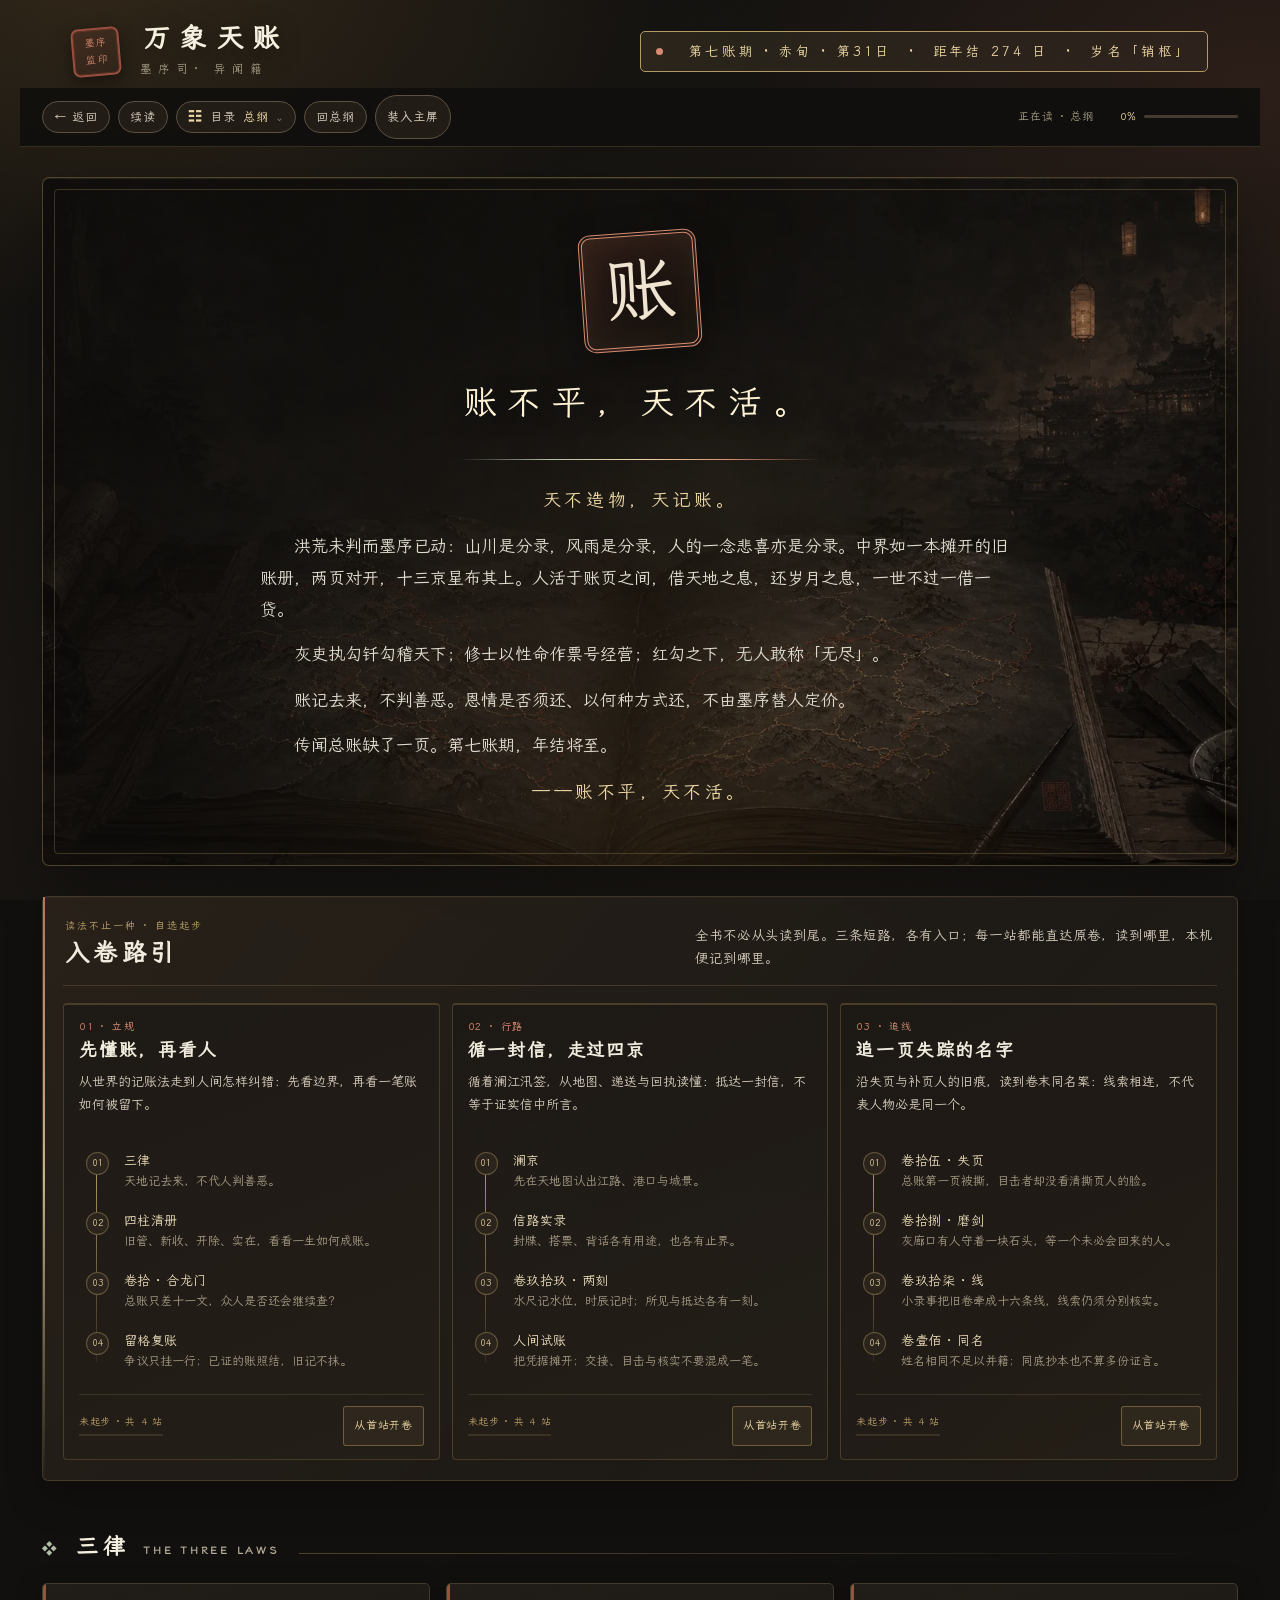
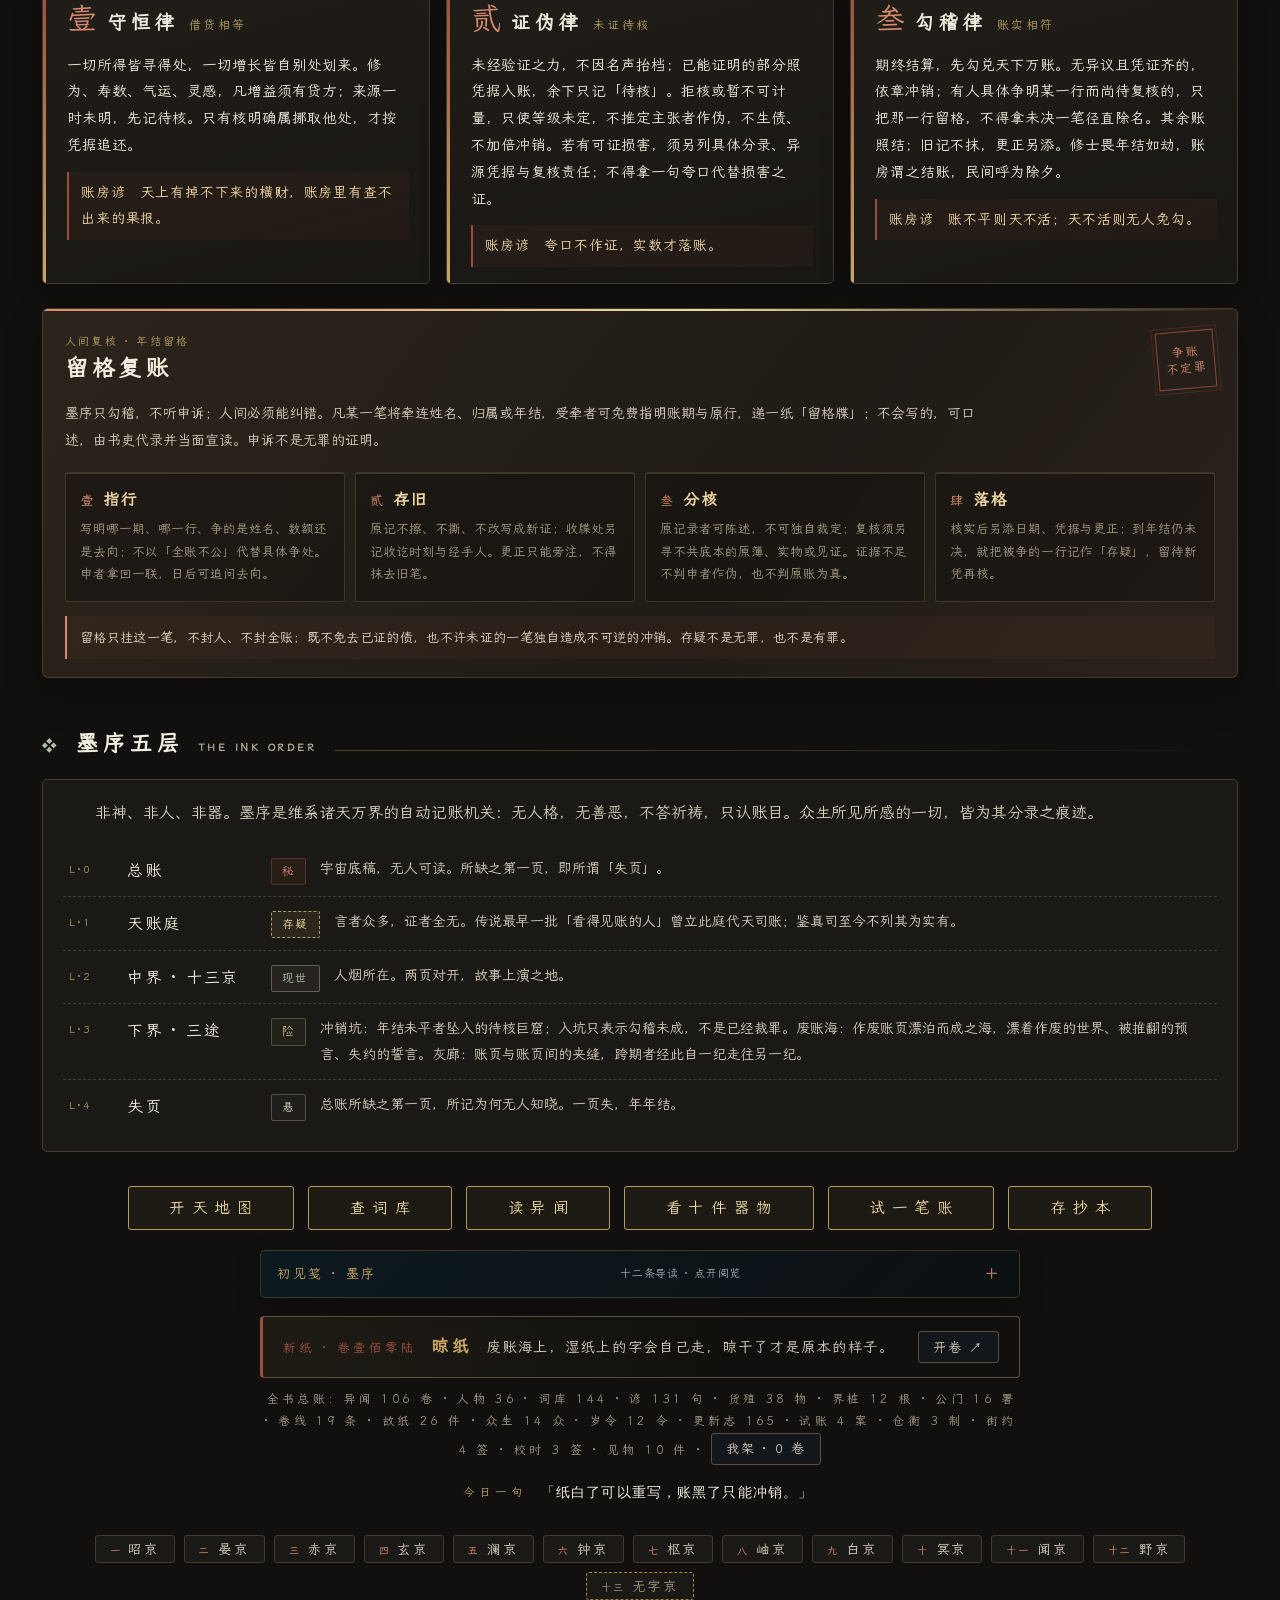
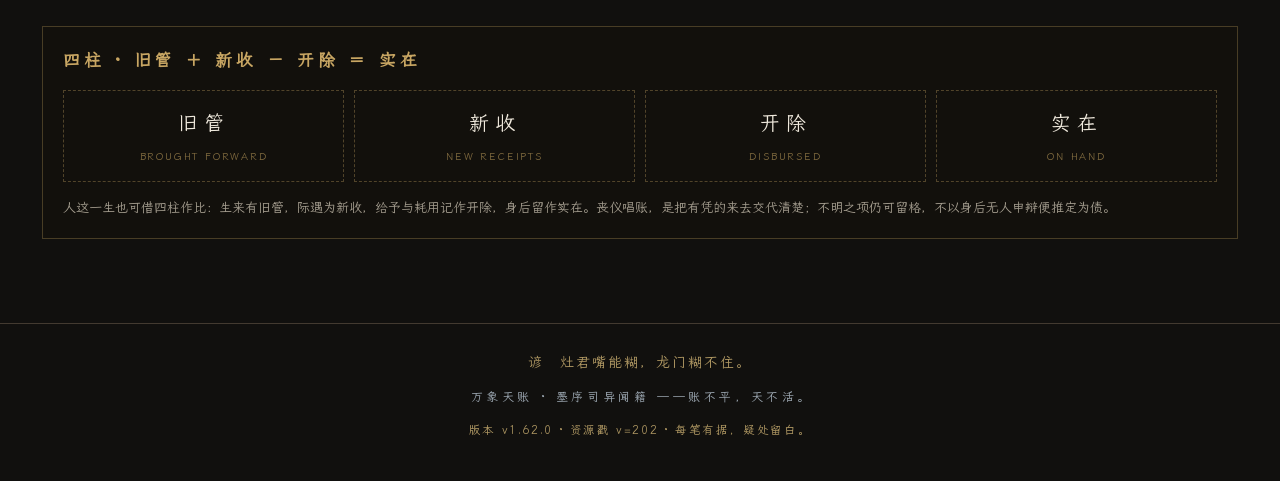
==== commit ed04e31f: "Polish reader UI and expand world illustrations Co-authored-by: arena-agent <297053741+arena-agent@u" ====
--- a/index.html
+++ b/index.html
@@ -29,7 +29,7 @@
 <link rel="icon" href="data:image/svg+xml,%3Csvg xmlns='http://www.w3.org/2000/svg' viewBox='0 0 64 64'%3E%3Crect width='64' height='64' rx='10' fill='%2311100e'/%3E%3Crect x='8' y='8' width='48' height='48' rx='6' fill='none' stroke='%23c0402e' stroke-width='2'/%3E%3Ctext x='32' y='45' font-size='34' text-anchor='middle' fill='%23c8a35a' font-family='serif'%3E%E8%B4%A6%3C/text%3E%3C/svg%3E">
 <!-- 自托管霞鹜文楷 Lite：页面无需依赖第三方字体/CDN，离线也能正确显示中文 -->
 <link rel="stylesheet" href="assets/fonts/lxgwwenkailite-regular.css">
-<link rel="stylesheet" href="assets/style.css?v=191">
+<link rel="stylesheet" href="assets/style.css?v=202">
 </head>
 <body>
 <a class="skip-link" href="#main">跳至正文</a>
@@ -48,39 +48,43 @@
   <div class="era" id="eraBadge"><i></i>第七账期 · 未结</div>
 </header>
 
-<div class="reader-tools" role="region" aria-label="阅读工具">
+<div class="reader-tools" id="readerTools" role="region" aria-label="阅读工具">
   <button type="button" id="readerBack" class="reader-tool" aria-label="返回上一页">← 返回</button>
   <button type="button" id="readerContinue" class="reader-tool" disabled>续读</button>
+  <div class="toc-control" id="tocControl">
+    <button type="button" id="desktopTocTrigger" class="reader-tool toc-trigger" aria-label="打开篇目目录，当前为总纲" aria-haspopup="true" aria-expanded="false" aria-controls="nav">
+      <span aria-hidden="true">☷</span><span>目录</span><span id="desktopTocCurrent">总纲</span><span class="toc-chevron" aria-hidden="true">⌄</span>
+    </button>
+    <nav class="nav" id="nav" aria-label="篇目目录" aria-hidden="true">
+      <button data-goto="home" class="on">总纲</button>
+      <button data-goto="map">天地图</button>
+      <button data-goto="relay">信路</button>
+      <button data-goto="power">力量等级</button>
+      <button data-goto="trial">人间试账</button>
+      <button data-goto="beings">众生谱</button>
+      <button data-goto="characters">人物志</button>
+      <button data-goto="network">关系网</button>
+      <button data-goto="timeline">历纪</button>
+      <button data-goto="suiling">岁令</button>
+      <button data-goto="lexicon">词库</button>
+      <button data-goto="shiju">拾句</button>
+      <button data-goto="find" title="全书检索 · 快捷键 /">索引</button>
+      <button data-goto="goods">货殖</button>
+      <button data-goto="artifacts">见物</button>
+      <button data-goto="life">街巷</button>
+      <button data-goto="stakes">界桩</button>
+      <button data-goto="organs">公门</button>
+      <button data-goto="docs">故纸</button>
+      <button data-goto="stories">异闻</button>
+      <button data-goto="updates">更新志</button>
+    </nav>
+  </div>
   <button type="button" class="reader-tool" data-goto="home">回总纲</button>
   <button type="button" id="installAppBtn" class="reader-tool install-app-tool" aria-haspopup="dialog" aria-controls="installDialog" title="添加到主屏幕"><span class="install-label-short">＋ 主屏</span><span class="install-label-long">装入主屏</span></button>
   <span class="reader-position" id="readerPosition">总纲 · 尚未开卷</span>
   <span class="reader-percent" id="readerPercent">0%</span>
   <span class="reader-track" aria-hidden="true"><i id="readerTrackFill"></i></span>
 </div>
-
-<nav class="nav" id="nav" aria-label="篇目">
-  <button data-goto="home" class="on">总纲</button>
-  <button data-goto="map">天地图</button>
-  <button data-goto="relay">信路</button>
-  <button data-goto="power">力量等级</button>
-  <button data-goto="trial">人间试账</button>
-  <button data-goto="beings">众生谱</button>
-  <button data-goto="characters">人物志</button>
-  <button data-goto="network">关系网</button>
-  <button data-goto="timeline">历纪</button>
-  <button data-goto="suiling">岁令</button>
-  <button data-goto="lexicon">词库</button>
-  <button data-goto="shiju">拾句</button>
-  <button data-goto="find" title="全书检索 · 快捷键 /">索引</button>
-  <button data-goto="goods">货殖</button>
-  <button data-goto="artifacts">见物</button>
-  <button data-goto="life">街巷</button>
-  <button data-goto="stakes">界桩</button>
-  <button data-goto="organs">公门</button>
-  <button data-goto="docs">故纸</button>
-  <button data-goto="stories">异闻</button>
-  <button data-goto="updates">更新志</button>
-</nav>
 <div class="mobile-nav" id="mobileNav">
   <button type="button" class="mobile-back" id="mobileBack" aria-label="返回上一页" title="返回上一页">
     <span aria-hidden="true">‹</span>返回
@@ -172,14 +176,16 @@
       <aside id="cityDetail" class="city-detail" aria-live="polite"></aside>
     </div>
     <div class="map-legend" id="mapLegend"></div>
-    <details class="place-atlas" id="placeAtlas">
-      <summary class="place-atlas-head">
-        <span class="place-atlas-mark" aria-hidden="true"></span>
-        <span class="place-atlas-titles"><span class="place-atlas-kicker">中界地物 · 地图卷宗</span><span class="place-atlas-title" id="placeAtlasTitle">图上未尽之处</span></span>
-        <span class="place-atlas-note" id="placeAtlasNote">地物就近列签；点选后，图景与设定在地图卷宗内展开。京城、道桥、地标与界桩也各有对应图像。</span>
-      </summary>
-      <div class="place-atlas-grid" id="placeAtlasGrid" role="group" aria-label="选择一处地物，在地图卷宗中查看"></div>
-    </details>
+    <section class="map-atlas" aria-labelledby="mapAtlasTitle">
+      <div class="map-atlas-head">
+        <div><span class="map-atlas-kicker">图景先行 · 图不代替实测</span><h4 id="mapAtlasTitle">中界地图图志</h4></div>
+        <p>京城、道桥、页外地物、地标与界桩的图景并列收在这里。选一张，即在上方地图卷宗中展开对应设定。</p>
+      </div>
+      <div class="map-atlas-filters" id="mapAtlasFilters" role="group" aria-label="筛选地图图志类别"></div>
+      <p class="map-atlas-count" id="mapAtlasCount" aria-live="polite"></p>
+      <div class="map-atlas-grid" id="mapAtlasGrid" role="group" aria-label="选择图景，在地图卷宗中查看"></div>
+      <p class="map-atlas-foot">所有图景均为世界意象；不作实测图、方位、道里、边界或案情凭据。相同图景的复用关系会在卷宗图说中明示。</p>
+    </section>
   </section>
 
   <!-- ================= 信路 ================= -->
@@ -447,32 +453,32 @@
 <footer class="foot">
   <p class="ticker" id="ticker" aria-live="off"></p>
   <p class="footline">万象天账 · 墨序司异闻籍 ——账不平，天不活。</p>
-  <p class="ver">版本 v1.53.1 · 资源戳 v=191 · 每笔有据，疑处留白。</p>
+  <p class="ver">版本 v1.62.0 · 资源戳 v=202 · 每笔有据，疑处留白。</p>
 </footer>
 
-<script src="data/core.js?v=191"></script>
-<script src="data/cities.js?v=191"></script>
-<script src="data/places.js?v=191"></script>
-<script src="data/beings.js?v=191"></script>
-<script src="data/timeline.js?v=191"></script>
-<script src="data/suiling.js?v=191"></script>
-<script src="data/organs.js?v=191"></script>
-<script src="data/arcs.js?v=191"></script>
-<script src="data/docs.js?v=191"></script>
-<script src="data/lexicon.js?v=191"></script>
-  <script src="data/sayings.js?v=191"></script>
-  <script src="data/goods.js?v=191"></script>
-  <script src="data/stakes.js?v=191"></script>
-<script src="data/stories.js?v=191"></script>
-<script src="data/characters.js?v=191"></script>
-<script src="data/relations.js?v=191"></script>
-<script src="data/updates.js?v=191"></script>
-<script src="data/trials.js?v=191"></script>
-<script src="data/granaries.js?v=191"></script>
-<script src="data/relay.js?v=191"></script>
-<script src="data/daily.js?v=191"></script>
-<script src="data/observatory.js?v=191"></script>
-<script src="data/artifacts.js?v=191"></script>
-<script src="assets/app.js?v=191"></script>
+<script src="data/core.js?v=202"></script>
+<script src="data/cities.js?v=202"></script>
+<script src="data/places.js?v=202"></script>
+<script src="data/beings.js?v=202"></script>
+<script src="data/timeline.js?v=202"></script>
+<script src="data/suiling.js?v=202"></script>
+<script src="data/organs.js?v=202"></script>
+<script src="data/arcs.js?v=202"></script>
+<script src="data/docs.js?v=202"></script>
+<script src="data/lexicon.js?v=202"></script>
+  <script src="data/sayings.js?v=202"></script>
+  <script src="data/goods.js?v=202"></script>
+  <script src="data/stakes.js?v=202"></script>
+<script src="data/stories.js?v=202"></script>
+<script src="data/characters.js?v=202"></script>
+<script src="data/relations.js?v=202"></script>
+<script src="data/updates.js?v=202"></script>
+<script src="data/trials.js?v=202"></script>
+<script src="data/granaries.js?v=202"></script>
+<script src="data/relay.js?v=202"></script>
+<script src="data/daily.js?v=202"></script>
+<script src="data/observatory.js?v=202"></script>
+<script src="data/artifacts.js?v=202"></script>
+<script src="assets/app.js?v=202"></script>
 </body>
 </html>
--- a/assets/style.css
+++ b/assets/style.css
@@ -356,36 +356,6 @@
 .lg-dot.blank{background:transparent;border:1.5px dashed #a03a28}
 .lg-line{width:26px;border-top:2px dashed #625744;display:inline-block}
 .lg-pit{width:12px;height:12px;border:1.5px dashed #7a4a30;border-radius:50%;display:inline-block}
-
-/* ---------- 天地图卷首的地物图签：不再把图像留在页尾 ---------- */
-/* v1.53.0 地物签谱：由「页面上方横铺的二十格图册」改为「图例之后的折叠抽屉」，默认收起，不再抢地图的版面 */
-.place-atlas{margin:13px 0 12px;padding:0;border:1px solid rgba(200,166,99,.28);border-radius:7px;background:linear-gradient(145deg,rgba(38,33,28,.84),rgba(15,20,26,.94));box-shadow:0 12px 32px rgba(0,0,0,.2)}
-.place-atlas-head{display:flex;align-items:center;gap:13px;margin:0;padding:11px 14px;cursor:pointer;list-style:none;transition:background .2s}
-.place-atlas-head::-webkit-details-marker{display:none}
-.place-atlas-head::marker{content:''}
-.place-atlas-head:hover{background:rgba(200,166,99,.06)}
-.place-atlas-head:focus-visible{outline:2px solid var(--gold2);outline-offset:-2px}
-.place-atlas-mark{flex:0 0 auto;width:8px;height:8px;margin-left:2px;border-right:1.5px solid var(--verm2);border-bottom:1.5px solid var(--verm2);transform:rotate(-45deg);transition:transform .25s}
-.place-atlas[open] .place-atlas-mark{transform:rotate(45deg)}
-.place-atlas[open] .place-atlas-head{border-bottom:1px solid rgba(200,166,99,.2)}
-.place-atlas-titles{display:grid;gap:2px;min-width:0}
-.place-atlas-kicker{color:var(--verm2);font:10px var(--hei);letter-spacing:.23em}
-.place-atlas-title{margin:0;color:var(--gold2);font:600 clamp(18px,2.1vw,23px)/1.4 var(--kai);letter-spacing:.15em}
-.place-atlas-note{max-width:560px;margin:0 0 0 auto;color:var(--silk3);font:12px/1.7 var(--hei);text-align:right}
-.place-atlas-grid{display:grid;grid-auto-flow:column;grid-auto-columns:clamp(145px,15vw,176px);grid-template-rows:1fr;gap:9px;overflow-x:auto;overscroll-behavior-inline:contain;-webkit-overflow-scrolling:touch;scroll-snap-type:x proximity;scrollbar-width:thin;scrollbar-color:rgba(200,166,99,.36) transparent;padding:12px 14px 14px}
-.place-atlas-card{display:flex;min-width:0;flex-direction:column;padding:0;overflow:hidden;scroll-snap-align:start;border:1px solid rgba(200,166,99,.19);border-radius:4px;background:rgba(18,17,15,.6);color:var(--silk);text-align:left;cursor:pointer;touch-action:manipulation;transition:border-color .2s,transform .2s,background .2s;}
-.place-atlas-card:hover{transform:translateY(-2px);border-color:rgba(200,166,99,.65)}
-.place-atlas-card:focus-visible{outline:2px solid var(--gold2);outline-offset:2px}
-.place-atlas-card[aria-pressed=true]{border-color:var(--gold);background:rgba(200,166,99,.09);box-shadow:0 0 0 1px rgba(200,166,99,.2)}
-.place-atlas-thumb{display:block;width:100%;aspect-ratio:3/2;object-fit:cover;background:#211e19;filter:saturate(.84);transition:filter .2s}
-.place-atlas-card:hover .place-atlas-thumb,.place-atlas-card[aria-pressed=true] .place-atlas-thumb{filter:saturate(1)}
-.place-atlas-card-meta{display:grid;gap:3px;padding:7px 8px 8px}
-.place-atlas-card-region{overflow:hidden;color:var(--dim);font:9px var(--hei);letter-spacing:.04em;text-overflow:ellipsis;white-space:nowrap}
-.place-atlas-card strong{overflow:hidden;color:var(--silk2);font:12px var(--kai);letter-spacing:.06em;text-overflow:ellipsis;white-space:nowrap}
-.place-atlas-card[aria-pressed=true] strong{color:var(--gold2)}
-@media(max-width:700px){.place-atlas{margin:11px 0 10px}.place-atlas-head{flex-wrap:wrap;gap:9px 11px;padding:10px 12px}.place-atlas-note{margin:0;text-align:left;font-size:11.5px}.place-atlas-grid{grid-auto-columns:minmax(142px,44vw);gap:8px}.place-atlas-card-meta{padding:6px 7px 8px}.place-atlas-card strong{font-size:11.5px}}
-@media(max-width:360px){.place-atlas-grid{grid-auto-columns:142px;gap:6px}.place-atlas-card-meta{padding-inline:6px}.place-atlas-card-region{font-size:8px}}
-@media(prefers-reduced-motion:reduce){.place-atlas-card,.place-atlas-thumb{transition:none}.place-atlas-card:hover{transform:none}}
 
 .lg-sea{width:22px;border-top:2px solid #60513a;border-radius:50%/100% 0 0 0;display:inline-block;transform:rotate(-2deg)}
 .lg-ghost{width:14px;height:10px;border:1.5px dashed #a07c45;display:inline-block;opacity:.7}
@@ -1668,7 +1638,7 @@
 .motto{font-size:clamp(22px,3.3vw,34px);color:#fff2d3;text-shadow:0 3px 20px #071217}
 .hero-rule{background:linear-gradient(90deg,transparent,var(--sage),var(--gold2),var(--verm2),transparent)}
 .preamble{max-width:760px;color:#e0ddd0}
-.reading-routes,.review-panel,.place-atlas,.observatory-feature,.artifact-card{
+.reading-routes,.review-panel,.map-atlas,.observatory-feature,.artifact-card{
   border-radius:6px;border-color:rgba(200,166,99,.2);box-shadow:0 16px 38px rgba(0,0,0,.22),inset 0 1px rgba(255,255,255,.025)
 }
 .reading-routes{background:linear-gradient(135deg,rgba(47,37,28,.42),rgba(30,26,22,.9) 58%,rgba(57,48,37,.45))}
@@ -1676,7 +1646,6 @@
 .reading-route-card:hover{border-color:rgba(200,166,99,.45);background:linear-gradient(150deg,rgba(53,40,29,.86),rgba(37,31,25,.78))}
 .review-panel{background:linear-gradient(125deg,rgba(47,38,29,.48),rgba(31,27,23,.91) 58%,rgba(63,45,38,.68))}
 .review-step{border-radius:3px;background:rgba(18,17,15,.58)}
-.place-atlas{background:linear-gradient(145deg,rgba(49,38,27,.78),rgba(17,16,14,.96))}
 .story-list{gap:22px;margin-top:24px}
 .story{
   padding:26px 30px;border-radius:6px;border-left:3px solid var(--story-accent,var(--gold));
@@ -1736,7 +1705,6 @@
   .story .body{font-size:15px;line-height:1.92}
   .story-figure{float:none;width:100%;max-width:none;aspect-ratio:16/9;margin:14px 0 12px}
   .story .tail{padding-top:12px;font-size:13px}
-  .place-atlas-head{align-items:flex-start;gap:8px}
   .nav button{padding:9px 11px;font-size:13px;letter-spacing:.12em;text-indent:.12em}
   .reader-tools{padding-inline:12px}
 }
@@ -1759,7 +1727,6 @@
 .organ-city .organ-card{--office-accent:#b1bca7}
 .office-city{color:#d1bd8f;border-color:rgba(200,166,99,.34)}
 .document-card{background:linear-gradient(145deg,rgba(37,32,26,.92),rgba(31,27,23,.9))}
-.place-atlas{background:linear-gradient(145deg,rgba(49,38,27,.78),rgba(25,22,18,.96))}
 #mapSvg .stake.st-存疑 .st-ring{stroke:rgba(176,162,124,.65)}
 #mapSvg .stake.st-存疑 .st-post{fill:#413a2e;stroke:rgba(176,162,124,.8)}
 #mapSvg .stake.st-存疑 .st-nos{fill:#d0c29a}
@@ -1823,7 +1790,7 @@
    ============================================================ */
 
 /* ---------- 1. 安全区：状态栏不再压住导航条 ---------- */
-html{scroll-padding-top:calc(14px + var(--safe-area-top))}
+html{scroll-padding-top:calc(62px + var(--safe-area-top))}
 @media (max-width:720px){
   html{scroll-padding-top:calc(66px + var(--safe-area-top))}
   /* 导航条自己把状态栏那一条让出来：整条背景从视口顶端铺起 */
@@ -1926,28 +1893,66 @@
 .organ-card,.document-card,.goods-card{transition:border-color .25s,box-shadow .25s,transform .25s}
 .organ-card:hover,.document-card:hover{border-color:rgba(200,166,99,.5);box-shadow:0 16px 40px rgba(0,0,0,.32)}
 
-/* ---------- 6. 地物图志：随宽自适的图廊 ---------- */
-@media (min-width:721px){
-  .place-atlas-grid{
-    grid-auto-flow:row;
-    grid-auto-columns:auto;
-    grid-template-columns:repeat(auto-fill,minmax(150px,1fr));
-    grid-template-rows:none;
-    overflow-x:visible;overscroll-behavior-inline:auto;
-  }
-  .place-atlas-card{scroll-snap-align:none}
-}
-.place-atlas-grid{scrollbar-width:thin}
-@media(prefers-reduced-motion:reduce){.place-atlas-mark{transition:none}}
-.place-atlas-grid::-webkit-scrollbar{height:6px}
-.place-atlas-grid::-webkit-scrollbar-thumb{border-radius:4px;background:rgba(200,166,99,.42)}
-.place-atlas-card{position:relative}
-.place-atlas-card .wx-empty-scene{aspect-ratio:3/2;min-height:96px}
-.place-atlas-card .wx-empty-seal{width:34px;height:34px;font-size:13px}
-.place-atlas-card .wx-empty-name{font-size:12px}
-
 /* ---------- 7. 异闻插图不再挤字 ---------- */
 .story{min-width:0}
+
+/* v1.54.0 · 地图图志置于地图卷首，京、道桥、地物与桩图并列可筛 */
+.map-atlas{margin:17px 0 20px;padding:16px 15px 12px;overflow:hidden;border:1px solid rgba(200,166,99,.24);border-radius:7px;background:linear-gradient(135deg,rgba(45,37,29,.88),rgba(23,20,17,.96) 65%,rgba(39,32,25,.88));box-shadow:0 14px 36px rgba(0,0,0,.24),inset 0 1px rgba(255,255,255,.025)}
+.map-atlas-head{display:flex;align-items:flex-end;justify-content:space-between;gap:15px;margin:0 2px 11px}
+.map-atlas-head>div{min-width:0}
+.map-atlas-kicker{display:block;color:var(--verm2);font:10px var(--hei);letter-spacing:.2em}
+.map-atlas-head h4{margin:3px 0 0;color:var(--gold2);font:600 clamp(18px,2.2vw,23px)/1.4 var(--kai);letter-spacing:.14em}
+.map-atlas-head p{max-width:540px;margin:0;color:var(--silk3);font:12px/1.7 var(--hei);text-align:right}
+.map-atlas-filters{display:flex;flex-wrap:wrap;gap:7px;margin:0 0 6px}
+.map-atlas-filter{min-height:38px;padding:7px 12px;border:1px solid rgba(200,166,99,.22);border-radius:3px;background:rgba(16,15,13,.48);color:var(--silk3);font:12px var(--hei);letter-spacing:.04em;cursor:pointer;touch-action:manipulation}
+.map-atlas-filter:hover{border-color:rgba(200,166,99,.55);color:var(--silk)}
+.map-atlas-filter[aria-pressed=true]{border-color:var(--gold);background:rgba(200,166,99,.12);color:var(--gold2)}
+.map-atlas-count{margin:6px 2px 2px;color:var(--dim);font:11px/1.6 var(--hei)}
+.map-atlas-grid{display:grid;grid-auto-flow:column;grid-auto-columns:clamp(160px,17vw,218px);grid-template-rows:1fr;gap:10px;overflow-x:auto;overscroll-behavior-inline:contain;-webkit-overflow-scrolling:touch;scroll-snap-type:x proximity;scrollbar-width:thin;scrollbar-color:rgba(200,166,99,.38) transparent;padding:8px 2px 13px}
+.map-atlas-card{display:flex;min-width:0;flex-direction:column;padding:0;overflow:hidden;scroll-snap-align:start;border:1px solid rgba(200,166,99,.2);border-radius:4px;background:rgba(15,14,12,.66);color:var(--silk);text-align:left;cursor:pointer;touch-action:manipulation;transition:border-color .2s,transform .2s,background .2s,box-shadow .2s}
+.map-atlas-card:hover{transform:translateY(-2px);border-color:rgba(200,166,99,.68);background:rgba(200,166,99,.07)}
+.map-atlas-card:focus-visible{outline:2px solid var(--gold2);outline-offset:2px}
+.map-atlas-card[aria-pressed=true]{border-color:var(--gold);background:rgba(200,166,99,.1);box-shadow:0 0 0 1px rgba(200,166,99,.22)}
+.map-atlas-thumb{display:block;width:100%;aspect-ratio:3/2;object-fit:cover;background:#211e19;filter:saturate(.86);transition:filter .2s}
+.map-atlas-card:hover .map-atlas-thumb,.map-atlas-card[aria-pressed=true] .map-atlas-thumb{filter:saturate(1)}
+.map-atlas-card-meta{display:grid;gap:4px;min-width:0;padding:8px 9px 9px}
+.map-atlas-card-region{overflow:hidden;color:var(--dim);font:10px/1.4 var(--hei);letter-spacing:.025em;text-overflow:ellipsis;white-space:nowrap}
+.map-atlas-card strong{overflow:hidden;color:var(--silk2);font:13px var(--kai);letter-spacing:.055em;text-overflow:ellipsis;white-space:nowrap}
+.map-atlas-card[aria-pressed=true] strong{color:var(--gold2)}
+.map-atlas-foot{margin:3px 2px 0;color:var(--dim);font:10.5px/1.65 var(--hei)}
+.map-atlas-grid::-webkit-scrollbar{height:6px}
+.map-atlas-grid::-webkit-scrollbar-thumb{border-radius:4px;background:rgba(200,166,99,.42)}
+@media(max-width:700px){.map-atlas{margin:13px 0 16px;padding:13px 11px 10px}.map-atlas-head{display:block}.map-atlas-head p{margin-top:5px;text-align:left;font-size:11.5px}.map-atlas-filters{gap:6px}.map-atlas-filter{min-height:40px;padding:7px 10px;font-size:11px}.map-atlas-grid{grid-auto-columns:minmax(150px,43vw);gap:8px}.map-atlas-card-meta{padding:7px 8px 8px}.map-atlas-card-region{font-size:9px}.map-atlas-card strong{font-size:12px}}
+@media(max-width:360px){.map-atlas{padding-inline:9px}.map-atlas-grid{grid-auto-columns:145px;gap:7px}.map-atlas-filter{padding-inline:8px}.map-atlas-foot{font-size:10px}}
+@media(prefers-reduced-motion:reduce){.map-atlas-card,.map-atlas-thumb{transition:none}.map-atlas-card:hover{transform:none}}
+
+/* v1.57.0 · 桌面篇目收进顶栏目录，不再把二十一篇铺成多行导航墙 */
+@media(min-width:721px){
+  .reader-tools{overflow:visible}
+  .toc-control{position:relative;flex:none}
+  .toc-trigger{display:inline-flex;align-items:center;justify-content:center;gap:7px;min-width:120px;white-space:nowrap}
+  .toc-trigger>span:first-child{color:var(--gold2);font-size:14px}
+  #desktopTocCurrent{max-width:100px;overflow:hidden;color:#f3dfaa;text-overflow:ellipsis}
+  .toc-chevron{color:var(--dim);transition:transform .18s}
+  .toc-control.is-open .toc-chevron{transform:rotate(180deg)}
+  .toc-control .nav{position:absolute;top:calc(100% + 9px);left:0;z-index:80;display:none;width:min(680px,calc(100vw - 32px));max-width:none;max-height:min(72vh,620px);margin:0;padding:13px;overflow:auto;grid-template-columns:repeat(4,minmax(0,1fr));justify-content:stretch;gap:6px;border:1px solid rgba(200,166,99,.34);border-radius:8px;background:linear-gradient(145deg,rgba(34,29,24,.99),rgba(18,16,14,.99));box-shadow:0 20px 54px rgba(0,0,0,.62),inset 0 1px rgba(255,245,215,.05)}
+  .toc-control.is-open .nav{display:grid}
+  .toc-control .nav button{display:flex;align-items:center;justify-content:center;width:100%;min-width:0;min-height:43px;padding:8px 9px;border:1px solid rgba(200,166,99,.13);border-radius:4px;background:rgba(200,166,99,.035);color:var(--silk2);font:13px/1.35 var(--kai);letter-spacing:.08em;text-indent:0;text-align:center;white-space:normal;overflow-wrap:anywhere;transition:background .18s,border-color .18s,color .18s}
+  .toc-control .nav button:hover{border-color:rgba(200,166,99,.48);background:rgba(200,166,99,.11);color:var(--gold2)}
+  .toc-control .nav button.on{border-color:rgba(200,166,99,.44);background:linear-gradient(135deg,rgba(155,78,61,.3),rgba(200,166,99,.13));color:#fff1c9;box-shadow:inset 0 0 0 1px rgba(200,166,99,.1)}
+  .toc-control .nav button:focus-visible{outline:2px solid var(--gold2);outline-offset:1px}
+}
+@media(min-width:721px) and (max-width:900px){
+  .toc-control .nav{grid-template-columns:repeat(3,minmax(0,1fr))}
+  .toc-trigger{min-width:104px;gap:5px}
+  #desktopTocCurrent{max-width:70px}
+}
+@media(max-width:760px) and (min-width:721px){.toc-control .nav{grid-template-columns:repeat(2,minmax(0,1fr))}}
+@media(max-width:720px){
+  .toc-control{display:none}
+  html{scroll-padding-top:calc(66px + var(--safe-area-top))}
+}
+@media(prefers-reduced-motion:reduce){.toc-chevron{transition:none}}
 .story-figure{clear:right;max-width:100%}
 .story::after{pointer-events:none}
 @media (max-width:720px){
